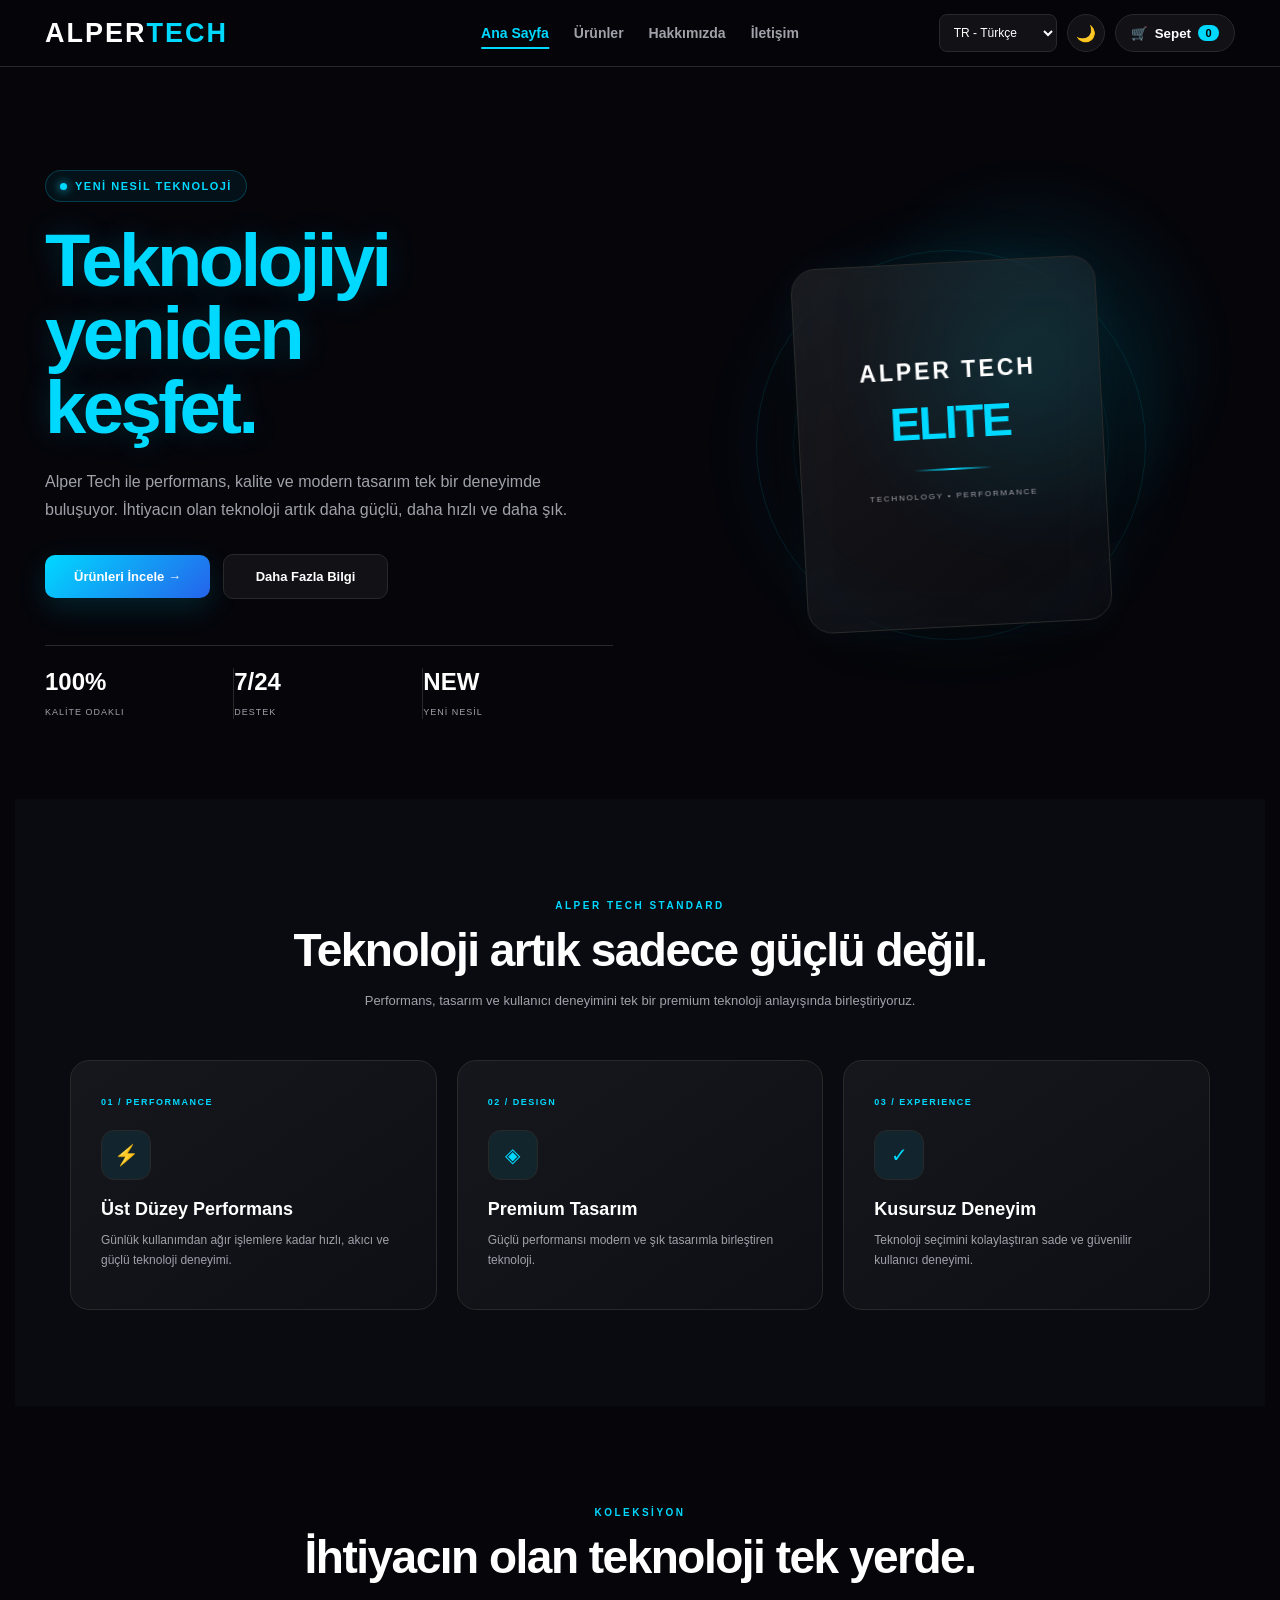
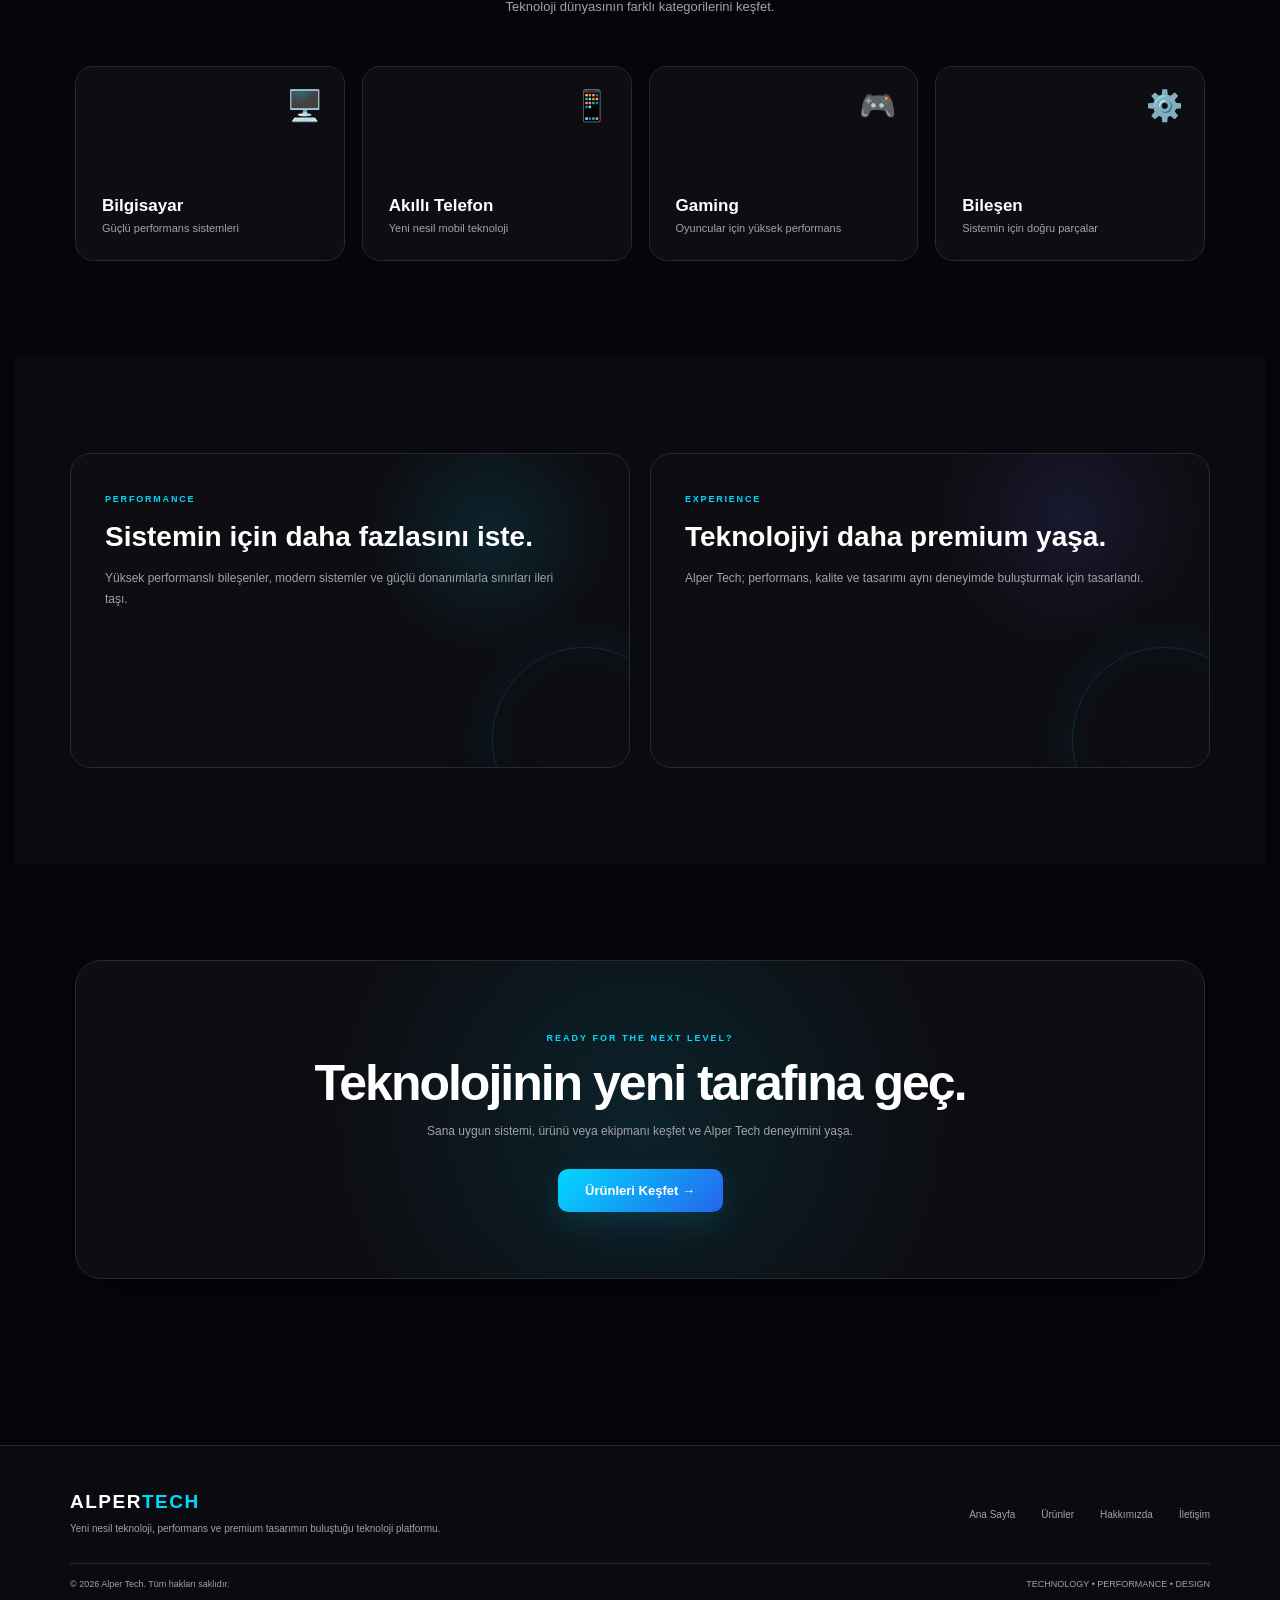
==== index.html @ 0db599e1 "alper" ====
<!DOCTYPE html>
<html lang="tr">

<head>
<meta charset="UTF-8">
<meta name="viewport" content="width=device-width, initial-scale=1.0">

<title>Alper Tech | Ana Sayfa</title>

<style>
*{
    margin:0;
    padding:0;
    box-sizing:border-box;
    font-family:Arial,Helvetica,sans-serif;
}

:root{
    --bg:#05050a;
    --bg2:#090b11;
    --header:rgba(5,5,10,.95);
    --card:#0d0d12;
    --input:#111116;
    --border:#292929;
    --text:#fff;
    --muted:#a1a1aa;
    --blue:#00d9ff;
    --blue-dark:#2563eb;
}

body.light{
    --bg:#f5f7fa;
    --bg2:#fff;
    --header:rgba(255,255,255,.96);
    --card:#fff;
    --input:#f1f5f9;
    --border:#d9dee7;
    --text:#111;
    --muted:#64748b;
    --blue:#2563eb;
    --blue-dark:#1d4ed8;
}

body{
    min-height:100vh;
    background:var(--bg);
    color:var(--text);
    overflow-x:hidden;
    transition:.3s;
}

a{color:inherit;text-decoration:none;}
button,input,select,textarea{font-family:inherit;}

/* HEADER */
header{
    position:fixed;
    top:0;
    left:0;
    width:100%;
    background:var(--header);
    border-bottom:1px solid var(--border);
    backdrop-filter:blur(15px);
    z-index:1000;
}

.header-inner{
    max-width:1250px;
    margin:auto;
    padding:14px 30px;
    display:flex;
    align-items:center;
    justify-content:space-between;
    gap:25px;
    position:relative;
}

.logo{
    font-size:27px;
    font-weight:900;
    letter-spacing:2px;
    color:var(--text);
    white-space:nowrap;
}

.logo span{color:var(--blue);}

nav{
    position:absolute;
    left:50%;
    top:50%;
    transform:translate(-50%,-50%);
    display:flex;
    align-items:center;
    justify-content:center;
    gap:25px;
    white-space:nowrap;
}

nav a{
    position:relative;
    color:var(--muted);
    font-size:14px;
    font-weight:600;
    transition:.2s;
}

nav a:hover,
nav a.active{color:var(--blue);}

nav a::after{
    content:"";
    position:absolute;
    left:50%;
    bottom:-8px;
    width:0;
    height:2px;
    transform:translateX(-50%);
    background:var(--blue);
    transition:.2s;
}

nav a:hover::after,
nav a.active::after{width:100%;}

.controls{
    margin-left:auto;
    display:flex;
    align-items:center;
    gap:10px;
}

.lang-select{
    height:38px;
    min-width:118px;
    background:var(--input);
    color:var(--text);
    border:1px solid var(--border);
    border-radius:8px;
    padding:0 10px;
    outline:none;
    cursor:pointer;
    font-size:12px;
}

.lang-select:hover,
.lang-select:focus{
    border-color:var(--blue);
    box-shadow:0 0 15px rgba(0,217,255,.08);
}

.lang-select option{
    background:#10131a;
    color:#fff;
}

body.light .lang-select option{
    background:#fff;
    color:#111;
}

.theme-btn{
    width:38px;
    height:38px;
    border-radius:50%;
    background:var(--input);
    color:var(--text);
    border:1px solid var(--border);
    cursor:pointer;
    font-size:16px;
    transition:.2s;
}

.theme-btn:hover{
    border-color:var(--blue);
    transform:translateY(-1px);
}

.cart-btn{
    height:38px;
    padding:0 15px;
    border-radius:25px;
    background:var(--input);
    color:var(--text);
    border:1px solid var(--border);
    display:flex;
    align-items:center;
    gap:7px;
    cursor:pointer;
    font-weight:600;
    transition:.2s;
}

.cart-btn:hover{
    border-color:var(--blue);
    transform:translateY(-1px);
}

.cart-count{
    min-width:21px;
    padding:2px 6px;
    border-radius:20px;
    background:var(--blue);
    color:#000;
    font-size:11px;
    text-align:center;
    font-weight:900;
}

/* MAIN */
main{
    max-width:1250px;
    margin:auto;
    padding:140px 30px 70px;
}

/* HERO */
.hero{
    min-height:610px;
    display:grid;
    grid-template-columns:1fr 1fr;
    gap:55px;
    align-items:center;
    padding:30px 0 80px;
    position:relative;
}

.hero::before{
    content:"";
    position:absolute;
    width:410px;
    height:410px;
    right:0;
    top:15px;
    border-radius:50%;
    background:radial-gradient(circle,rgba(0,217,255,.14),transparent 68%);
    filter:blur(12px);
    pointer-events:none;
}

.hero-content{
    position:relative;
    z-index:2;
    text-align:left;
    max-width:650px;
}

.badge{
    display:inline-flex;
    align-items:center;
    gap:8px;
    padding:9px 14px;
    margin-bottom:22px;
    border-radius:50px;
    border:1px solid rgba(0,217,255,.22);
    background:rgba(0,217,255,.06);
    color:var(--blue);
    font-size:11px;
    font-weight:800;
    letter-spacing:1.5px;
    text-transform:uppercase;
}

.badge-dot{
    width:7px;
    height:7px;
    border-radius:50%;
    background:var(--blue);
    box-shadow:0 0 10px var(--blue);
}

.hero h1{
    max-width:650px;
    font-size:clamp(48px,5.8vw,76px);
    line-height:.99;
    letter-spacing:-3.5px;
    font-weight:900;
    margin-bottom:24px;
}

.hero h1 span{
    color:var(--blue);
    text-shadow:0 0 30px rgba(0,217,255,.18);
}

.hero p{
    max-width:590px;
    color:var(--muted);
    font-size:16px;
    line-height:1.75;
    margin-bottom:30px;
}

.buttons{
    display:flex;
    align-items:center;
    gap:13px;
    flex-wrap:wrap;
}

.button{
    min-width:165px;
    padding:14px 22px;
    display:inline-flex;
    align-items:center;
    justify-content:center;
    border-radius:10px;
    font-size:13px;
    font-weight:800;
    transition:.25s;
}

.primary{
    background:linear-gradient(135deg,var(--blue),var(--blue-dark));
    color:#fff;
    box-shadow:0 10px 30px rgba(0,217,255,.14);
}

.primary:hover{
    transform:translateY(-2px);
    box-shadow:0 14px 35px rgba(0,217,255,.25);
}

.secondary{
    background:var(--input);
    color:var(--text);
    border:1px solid var(--border);
}

.secondary:hover{
    border-color:var(--blue);
    transform:translateY(-2px);
}

.hero-visual{
    position:relative;
    min-height:450px;
    display:flex;
    align-items:center;
    justify-content:center;
}

.ring{
    position:absolute;
    width:390px;
    height:390px;
    border-radius:50%;
    border:1px solid rgba(0,217,255,.13);
    box-shadow:0 0 70px rgba(0,217,255,.05),inset 0 0 65px rgba(0,217,255,.035);
}

.ring::before{
    content:"";
    position:absolute;
    inset:36px;
    border-radius:50%;
    border:1px solid rgba(0,217,255,.08);
}

.visual-card{
    position:relative;
    z-index:2;
    width:305px;
    height:365px;
    display:flex;
    flex-direction:column;
    align-items:center;
    justify-content:center;
    border-radius:25px;
    background:linear-gradient(145deg,rgba(255,255,255,.08),rgba(255,255,255,.018));
    border:1px solid var(--border);
    backdrop-filter:blur(18px);
    box-shadow:0 28px 75px rgba(0,0,0,.35),0 0 45px rgba(0,217,255,.05);
    transform:rotate(-3deg);
    transition:.4s;
}

.visual-card:hover{
    transform:rotate(0deg) translateY(-8px);
}

.visual-card h3{
    font-size:23px;
    letter-spacing:3px;
    margin-bottom:11px;
}

.visual-card strong{
    font-size:46px;
    font-weight:900;
    letter-spacing:-2px;
    color:var(--blue);
}

.visual-line{
    width:78px;
    height:2px;
    margin:19px auto;
    background:linear-gradient(90deg,transparent,var(--blue),transparent);
}

.visual-card p{
    color:var(--muted);
    font-size:8px;
    letter-spacing:1.8px;
}

.stats{
    display:grid;
    grid-template-columns:repeat(3,1fr);
    max-width:620px;
    margin-top:46px;
    padding-top:22px;
    border-top:1px solid var(--border);
}

.stat{
    padding-right:16px;
    text-align:left;
}

.stat:not(:last-child){
    border-right:1px solid var(--border);
}

.stat strong{
    display:block;
    font-size:24px;
    margin-bottom:5px;
}

.stat span{
    color:var(--muted);
    font-size:9px;
    letter-spacing:1px;
    text-transform:uppercase;
}

/* SECTIONS */
.features,
.categories,
.showcase-section,
.cta{
    padding:96px 30px;
}

.features,
.showcase-section{
    margin-left:-30px;
    margin-right:-30px;
    background:var(--bg2);
}

.section-title{
    max-width:700px;
    margin:0 auto 48px;
    text-align:center;
}

.section-title small{
    color:var(--blue);
    font-size:10px;
    font-weight:900;
    letter-spacing:2.5px;
    text-transform:uppercase;
}

.section-title h2{
    margin-top:13px;
    font-size:clamp(30px,4vw,46px);
    line-height:1.05;
    letter-spacing:-1.5px;
}

.section-title p{
    margin-top:15px;
    color:var(--muted);
    line-height:1.7;
    font-size:13px;
}

/* FEATURES */
.feature-grid{
    max-width:1140px;
    margin:auto;
    display:grid;
    grid-template-columns:repeat(3,1fr);
    gap:20px;
}

.feature-card{
    min-height:250px;
    padding:30px;
    border-radius:19px;
    border:1px solid var(--border);
    background:linear-gradient(145deg,rgba(255,255,255,.05),rgba(255,255,255,.015));
    transition:.3s;
}

.feature-card:hover{
    transform:translateY(-6px);
    border-color:rgba(0,217,255,.24);
    box-shadow:0 18px 45px rgba(0,0,0,.18);
}

.feature-number{
    color:var(--blue);
    font-size:9px;
    font-weight:900;
    letter-spacing:1.5px;
}

.icon{
    width:50px;
    height:50px;
    margin:21px 0 19px;
    border-radius:13px;
    display:flex;
    align-items:center;
    justify-content:center;
    background:rgba(0,217,255,.08);
    border:1px solid var(--border);
    color:var(--blue);
    font-size:20px;
}

.feature-card h3{
    font-size:18px;
    margin-bottom:10px;
}

.feature-card p{
    color:var(--muted);
    font-size:12px;
    line-height:1.7;
}

/* CATEGORIES */
.category-grid{
    max-width:1140px;
    margin:auto;
    display:grid;
    grid-template-columns:repeat(4,1fr);
    gap:17px;
}

.category-card{
    min-height:195px;
    padding:26px;
    border-radius:18px;
    border:1px solid var(--border);
    background:var(--card);
    display:flex;
    flex-direction:column;
    justify-content:flex-end;
    position:relative;
    overflow:hidden;
    transition:.3s;
}

.category-card:hover{
    transform:translateY(-6px);
    border-color:rgba(0,217,255,.23);
}

.category-icon{
    position:absolute;
    top:21px;
    right:21px;
    font-size:30px;
}

.category-card h3{
    font-size:17px;
    margin-bottom:6px;
}

.category-card p{
    color:var(--muted);
    font-size:11px;
}

/* SHOWCASE */
.showcase{
    max-width:1140px;
    margin:auto;
    display:grid;
    grid-template-columns:1fr 1fr;
    gap:20px;
}

.showcase-card{
    min-height:315px;
    padding:34px;
    border-radius:21px;
    border:1px solid var(--border);
    position:relative;
    overflow:hidden;
    background:radial-gradient(circle at 75% 25%,rgba(0,217,255,.11),transparent 26%),var(--card);
}

.showcase-card.purple{
    background:radial-gradient(circle at 75% 20%,rgba(99,102,241,.13),transparent 27%),var(--card);
}

.showcase-label{
    color:var(--blue);
    font-size:9px;
    letter-spacing:1.8px;
    font-weight:900;
}

.showcase-card h3{
    max-width:440px;
    font-size:28px;
    margin:15px 0;
    line-height:1.15;
}

.showcase-card p{
    max-width:470px;
    color:var(--muted);
    font-size:12px;
    line-height:1.75;
}

.showcase-chip{
    position:absolute;
    width:185px;
    height:185px;
    right:-48px;
    bottom:-65px;
    border-radius:50%;
    border:1px solid rgba(0,217,255,.16);
    box-shadow:0 0 60px rgba(0,217,255,.08),inset 0 0 60px rgba(0,217,255,.035);
}

/* CTA */
.cta-box{
    max-width:1140px;
    margin:auto;
    padding:66px 32px;
    text-align:center;
    border-radius:26px;
    border:1px solid var(--border);
    background:radial-gradient(circle at center,rgba(0,217,255,.10),transparent 55%),var(--card);
    box-shadow:0 25px 65px rgba(0,0,0,.18);
}

.cta-box small{
    color:var(--blue);
    font-size:9px;
    font-weight:900;
    letter-spacing:2px;
}

.cta-box h2{
    margin:13px auto;
    max-width:700px;
    font-size:clamp(32px,4vw,50px);
    line-height:1;
    letter-spacing:-2px;
}

.cta-box p{
    max-width:580px;
    margin:0 auto 27px;
    color:var(--muted);
    font-size:12px;
    line-height:1.75;
}

/* FOOTER */
footer{
    margin-left:-30px;
    margin-right:-30px;
    padding:45px 30px 22px;
    border-top:1px solid var(--border);
    background:var(--bg2);
}

.footer-inner{
    max-width:1140px;
    margin:auto;
}

.footer-top{
    display:flex;
    align-items:center;
    justify-content:space-between;
    gap:25px;
    padding-bottom:26px;
    border-bottom:1px solid var(--border);
}

.footer-brand h3{
    font-size:19px;
    letter-spacing:1.5px;
}

.footer-brand h3 span{color:var(--blue);}

.footer-brand p{
    max-width:380px;
    margin-top:8px;
    color:var(--muted);
    line-height:1.6;
    font-size:10px;
}

.footer-links{
    display:flex;
    gap:26px;
}

.footer-links a{
    color:var(--muted);
    font-size:10px;
    transition:.2s;
}

.footer-links a:hover{color:var(--blue);}

.footer-bottom{
    padding-top:15px;
    color:var(--muted);
    font-size:9px;
    display:flex;
    align-items:center;
    justify-content:space-between;
    gap:12px;
}

/* CART */
.cart-overlay{
    position:fixed;
    inset:0;
    z-index:2000;
    background:rgba(0,0,0,.72);
    backdrop-filter:blur(10px);
    opacity:0;
    visibility:hidden;
    transition:.3s;
}

.cart-overlay.active{
    opacity:1;
    visibility:visible;
}

.cart-drawer{
    position:absolute;
    top:0;
    right:-450px;
    width:430px;
    max-width:100%;
    height:100%;
    background:var(--card);
    border-left:1px solid var(--border);
    display:flex;
    flex-direction:column;
    transition:.3s;
}

.cart-overlay.active .cart-drawer{right:0;}

.drawer-header{
    padding:24px;
    border-bottom:1px solid var(--border);
    display:flex;
    align-items:center;
    justify-content:space-between;
}

.drawer-title{
    font-size:20px;
    font-weight:900;
}

.drawer-close{
    width:37px;
    height:37px;
    border-radius:50%;
    background:var(--input);
    color:var(--text);
    border:1px solid var(--border);
    cursor:pointer;
    font-size:15px;
}

.drawer-close:hover{
    border-color:var(--blue);
    color:var(--blue);
}

.drawer-body{
    flex:1;
    padding:25px;
    overflow-y:auto;
}

.cart-empty{
    text-align:center;
    color:var(--muted);
    margin-top:80px;
    font-size:14px;
}

.cart-item{
    padding:16px 0;
    border-bottom:1px solid var(--border);
    display:flex;
    justify-content:space-between;
    gap:15px;
}

.cart-item-name{
    font-weight:800;
    margin-bottom:5px;
}

.cart-item-price{
    color:var(--blue);
    font-weight:700;
}

.remove-item{
    border:none;
    background:none;
    color:#ef4444;
    cursor:pointer;
    font-weight:700;
}

.cart-footer{
    padding:25px;
    border-top:1px solid var(--border);
    background:var(--card);
}

.cart-total{
    display:flex;
    justify-content:space-between;
    font-size:18px;
    font-weight:900;
    margin-bottom:18px;
}

.cart-total span:last-child{color:var(--blue);}

.checkout-btn{
    width:100%;
    padding:16px;
    border:none;
    border-radius:11px;
    background:linear-gradient(135deg,#00d9ff,#2563eb);
    color:#fff;
    font-weight:900;
    cursor:pointer;
}

/* PAYMENT */
.payment-overlay{
    position:fixed;
    inset:0;
    z-index:3000;
    display:none;
    align-items:center;
    justify-content:center;
    padding:20px;
    background:rgba(0,0,0,.88);
    backdrop-filter:blur(18px);
}

.payment-overlay.active{display:flex;}

.payment-box{
    width:950px;
    max-width:100%;
    max-height:92vh;
    overflow-y:auto;
    padding:35px;
    background:var(--card);
    border:1px solid var(--border);
    border-radius:28px;
    box-shadow:0 30px 100px #000;
}

.payment-close{
    float:right;
    width:40px;
    height:40px;
    border-radius:50%;
    background:var(--input);
    color:var(--text);
    border:1px solid var(--border);
    cursor:pointer;
}

.payment-title{
    text-align:center;
    font-size:28px;
    font-weight:900;
    margin-bottom:8px;
}

.payment-subtitle{
    text-align:center;
    color:var(--muted);
    margin-bottom:30px;
}

.payment-grid{
    display:grid;
    grid-template-columns:1fr 1fr;
    gap:35px;
    align-items:center;
}

.credit-card{
    width:100%;
    max-width:430px;
    aspect-ratio:1.586;
    margin:auto;
    padding:28px;
    border-radius:22px;
    background:linear-gradient(135deg,#111827,#020617,#164e63);
    box-shadow:0 25px 60px #000;
    position:relative;
    overflow:hidden;
    color:#fff;
}

.card-top{
    display:flex;
    align-items:center;
    justify-content:space-between;
}

.chip{
    width:48px;
    height:36px;
    border-radius:8px;
    background:linear-gradient(135deg,#eee,#777);
}

.card-brand{
    font-size:21px;
    font-weight:900;
    font-style:italic;
}

.card-number{
    margin-top:45px;
    font-family:monospace;
    font-size:22px;
    letter-spacing:3px;
}

.card-bottom{
    position:absolute;
    left:28px;
    right:28px;
    bottom:25px;
    display:flex;
    justify-content:space-between;
}

.card-label{
    color:#999;
    font-size:8px;
}

.card-holder,
.card-expiry{
    margin-top:4px;
    font-size:12px;
    font-weight:700;
}

.method-title{
    font-size:14px;
    font-weight:800;
    margin-bottom:10px;
}

.methods{
    display:grid;
    grid-template-columns:repeat(3,1fr);
    gap:8px;
    margin-bottom:18px;
}

.method{
    padding:12px 5px;
    border-radius:8px;
    background:var(--input);
    color:var(--text);
    border:1px solid var(--border);
    cursor:pointer;
    font-weight:800;
}

.method.active{
    border-color:var(--blue);
    box-shadow:0 0 15px rgba(0,217,255,.12);
}

.payment-group{
    margin-bottom:15px;
}

.payment-group label{
    display:block;
    color:var(--muted);
    font-size:13px;
    margin-bottom:7px;
}

.payment-group input{
    width:100%;
    padding:13px;
    border-radius:9px;
    background:var(--input);
    color:var(--text);
    border:1px solid var(--border);
    outline:none;
}

.payment-group input:focus{border-color:var(--blue);}

.payment-row{
    display:grid;
    grid-template-columns:1fr 1fr;
    gap:10px;
}

.payment-error{
    display:none;
    padding:13px;
    margin-bottom:15px;
    border-radius:10px;
    background:rgba(239,68,68,.08);
    border:1px solid rgba(239,68,68,.35);
    color:#ff6b6b;
    font-size:13px;
    font-weight:700;
}

.payment-error.show{display:block;}

.payment-submit{
    width:100%;
    padding:15px;
    border:none;
    border-radius:10px;
    background:linear-gradient(135deg,#00d9ff,#2563eb);
    color:#fff;
    font-weight:900;
    cursor:pointer;
}

.security{
    text-align:center;
    color:var(--muted);
    font-size:11px;
    margin-top:10px;
}

/* MOBILE */
@media(max-width:1000px){
    .header-inner{flex-wrap:wrap;}

    nav{
        position:static;
        width:100%;
        order:3;
        transform:none;
        justify-content:center;
    }

    .hero{
        grid-template-columns:1fr;
        text-align:center;
        padding-top:150px;
    }

    .hero-content{
        margin:auto;
        text-align:center;
    }

    .hero p{
        margin-left:auto;
        margin-right:auto;
    }

    .badge{justify-content:center;}

    .feature-grid{grid-template-columns:repeat(2,1fr);}
    .category-grid{grid-template-columns:repeat(2,1fr);}
    .showcase{grid-template-columns:1fr;}
    .payment-grid{grid-template-columns:1fr;}
}

@media(max-width:650px){
    .header-inner{padding:12px 15px;}

    .logo{font-size:21px;}

    nav{gap:13px;}

    nav a{font-size:12px;}

    nav a:nth-child(3),
    nav a:nth-child(4){
        display:none;
    }

    .controls{gap:6px;}

    .lang-select{
        width:85px;
        min-width:85px;
        font-size:10px;
    }

    .cart-btn{padding:0 10px;}

    main{padding:125px 20px 50px;}

    .hero{padding:10px 0 50px;}

    .hero h1{
        font-size:46px;
        letter-spacing:-2px;
    }

    .hero p{font-size:14px;}

    .hero-visual{min-height:330px;}

    .ring{
        width:290px;
        height:290px;
    }

    .visual-card{
        width:250px;
        height:300px;
    }

    .features,
    .categories,
    .showcase-section,
    .cta{
        padding:70px 20px;
    }

    .features,
    .showcase-section,
    footer{
        margin-left:-20px;
        margin-right:-20px;
    }

    .feature-grid,
    .category-grid{
        grid-template-columns:1fr;
    }

    .footer-top{
        flex-direction:column;
    }

    .footer-links{
        flex-wrap:wrap;
        gap:18px;
    }

    .footer-bottom{
        flex-direction:column;
    }

    .cart-drawer{
        width:100%;
        right:-100%;
    }

    .payment-box{
        padding:25px 18px;
        border-radius:20px;
    }

    .credit-card{padding:20px;}

    .card-number{
        font-size:17px;
        letter-spacing:2px;
    }

    .payment-row{
        grid-template-columns:1fr;
    }
}
</style>
</head>

<body id="pageBody">

<header>
<div class="header-inner">

<a href="index.html" class="logo">
    ALPER<span>TECH</span>
</a>

<nav>

<a href="index.html" class="active" data-i18n="nav_home">
    Ana Sayfa
</a>

<a href="urunler.html" data-i18n="nav_products">
    Ürünler
</a>

<a href="hakkimizda.html" data-i18n="nav_about">
    Hakkımızda
</a>

<a href="iletisim.html" data-i18n="nav_contact">
    İletişim
</a>

</nav>

<div class="controls">

<select id="languageSelect"
        class="lang-select"
        onchange="changeLanguage(this.value)">

<option value="tr">TR - Türkçe</option>
<option value="en">EN - English</option>
<option value="es">ES - Español</option>

</select>

<button class="theme-btn"
        id="themeBtn"
        onclick="toggleTheme()"
        type="button">
🌙
</button>

<button class="cart-btn"
        onclick="openCart()"
        type="button">

🛒

<span data-i18n="cart_text">Sepet</span>

<span class="cart-count" id="cartCount">0</span>

</button>

</div>
</div>
</header>

<main>

<section class="hero">

<div class="hero-content">

<div class="badge">

<span class="badge-dot"></span>

<span data-i18n="hero_badge">
    Yeni Nesil Teknoloji
</span>

</div>

<h1>

<span data-i18n="hero_line1">Teknolojiyi</span>
<br>
<span data-i18n="hero_line2">yeniden</span>
<br>
<span data-i18n="hero_line3">keşfet.</span>

</h1>

<p data-i18n="hero_desc">
    Alper Tech ile performans, kalite ve modern tasarım
    tek bir deneyimde buluşuyor. İhtiyacın olan teknoloji
    artık daha güçlü, daha hızlı ve daha şık.
</p>

<div class="buttons">

<a href="urunler.html"
   class="button primary"
   data-i18n="hero_products">
    Ürünleri İncele →
</a>

<a href="hakkimizda.html"
   class="button secondary"
   data-i18n="hero_about">
    Daha Fazla Bilgi
</a>

</div>

<div class="stats">

<div class="stat">
<strong>100%</strong>
<span data-i18n="stat_quality">Kalite Odaklı</span>
</div>

<div class="stat">
<strong>7/24</strong>
<span data-i18n="stat_support">Destek</span>
</div>

<div class="stat">
<strong>NEW</strong>
<span data-i18n="stat_next">Yeni Nesil</span>
</div>

</div>

</div>

<div class="hero-visual">

<div class="ring"></div>

<div class="visual-card">

<h3 data-i18n="elite_brand">
    ALPER TECH
</h3>

<strong data-i18n="elite_title">
    ELITE
</strong>

<div class="visual-line"></div>

<p data-i18n="elite_desc">
    TECHNOLOGY • PERFORMANCE
</p>

</div>

</div>

</section>

<section class="features">

<div class="section-title">

<small data-i18n="standard_label">
    ALPER TECH STANDARD
</small>

<h2 data-i18n="feature_title">
    Teknoloji artık sadece güçlü değil.
</h2>

<p data-i18n="feature_desc">
    Performans, tasarım ve kullanıcı deneyimini
    tek bir premium teknoloji anlayışında birleştiriyoruz.
</p>

</div>

<div class="feature-grid">

<div class="feature-card">

<span class="feature-number" data-i18n="performance_label">
    01 / PERFORMANCE
</span>

<div class="icon">⚡</div>

<h3 data-i18n="feature_1_title">
    Üst Düzey Performans
</h3>

<p data-i18n="feature_1_desc">
    Günlük kullanımdan ağır işlemlere kadar
    hızlı, akıcı ve güçlü teknoloji deneyimi.
</p>

</div>

<div class="feature-card">

<span class="feature-number" data-i18n="design_label">
    02 / DESIGN
</span>

<div class="icon">◈</div>

<h3 data-i18n="feature_2_title">
    Premium Tasarım
</h3>

<p data-i18n="feature_2_desc">
    Güçlü performansı modern ve şık
    tasarımla birleştiren teknoloji.
</p>

</div>

<div class="feature-card">

<span class="feature-number" data-i18n="experience_label">
    03 / EXPERIENCE
</span>

<div class="icon">✓</div>

<h3 data-i18n="feature_3_title">
    Kusursuz Deneyim
</h3>

<p data-i18n="feature_3_desc">
    Teknoloji seçimini kolaylaştıran
    sade ve güvenilir kullanıcı deneyimi.
</p>

</div>

</div>
</section>

<section class="categories">

<div class="section-title">

<small data-i18n="collection_label">
    KOLEKSİYON
</small>

<h2 data-i18n="category_title">
    İhtiyacın olan teknoloji tek yerde.
</h2>

<p data-i18n="category_desc">
    Teknoloji dünyasının farklı kategorilerini keşfet.
</p>

</div>

<div class="category-grid">

<a href="urunler.html" class="category-card">

<div class="category-icon">🖥️</div>

<h3 data-i18n="category_pc">Bilgisayar</h3>

<p data-i18n="category_pc_desc">
    Güçlü performans sistemleri
</p>

</a>

<a href="urunler.html" class="category-card">

<div class="category-icon">📱</div>

<h3 data-i18n="category_phone">Akıllı Telefon</h3>

<p data-i18n="category_phone_desc">
    Yeni nesil mobil teknoloji
</p>

</a>

<a href="urunler.html" class="category-card">

<div class="category-icon">🎮</div>

<h3 data-i18n="category_gaming">Gaming</h3>

<p data-i18n="category_gaming_desc">
    Oyuncular için yüksek performans
</p>

</a>

<a href="urunler.html" class="category-card">

<div class="category-icon">⚙️</div>

<h3 data-i18n="category_component">Bileşen</h3>

<p data-i18n="category_component_desc">
    Sistemin için doğru parçalar
</p>

</a>

</div>
</section>

<section class="showcase-section">

<div class="showcase">

<div class="showcase-card">

<span class="showcase-label" data-i18n="showcase_performance">
    PERFORMANCE
</span>

<h3 data-i18n="showcase_1_title">
    Sistemin için daha fazlasını iste.
</h3>

<p data-i18n="showcase_1_desc">
    Yüksek performanslı bileşenler,
    modern sistemler ve güçlü donanımlarla
    sınırları ileri taşı.
</p>

<div class="showcase-chip"></div>

</div>

<div class="showcase-card purple">

<span class="showcase-label" data-i18n="showcase_experience">
    EXPERIENCE
</span>

<h3 data-i18n="showcase_2_title">
    Teknolojiyi daha premium yaşa.
</h3>

<p data-i18n="showcase_2_desc">
    Alper Tech; performans, kalite ve tasarımı
    aynı deneyimde buluşturmak için tasarlandı.
</p>

<div class="showcase-chip"></div>

</div>

</div>
</section>

<section class="cta">

<div class="cta-box">

<small data-i18n="cta_label">
    READY FOR THE NEXT LEVEL?
</small>

<h2 data-i18n="cta_title">
    Teknolojinin yeni tarafına geç.
</h2>

<p data-i18n="cta_desc">
    Sana uygun sistemi, ürünü veya ekipmanı
    keşfet ve Alper Tech deneyimini yaşa.
</p>

<a href="urunler.html"
   class="button primary"
   data-i18n="cta_button">
    Ürünleri Keşfet →
</a>

</div>
</section>

</main>

<!-- SEPET -->

<div class="cart-overlay"
     id="cartOverlay"
     onclick="closeCartOutside(event)">

<div class="cart-drawer">

<div class="drawer-header">

<span class="drawer-title" data-i18n="cart_title">
    Sepetiniz
</span>

<button class="drawer-close"
        onclick="closeCart()"
        type="button">
    ✕
</button>

</div>

<div class="drawer-body">

<div class="cart-empty"
     id="cartEmpty"
     data-i18n="cart_empty">
    Sepetinizde henüz ürün bulunmuyor.
</div>

<div id="cartItems"></div>

</div>

<div class="cart-footer"
     id="cartFooter"
     style="display:none;">

<div class="cart-total">

<span data-i18n="cart_total">Toplam</span>

<span id="cartTotal">0 ₺</span>

</div>

<button class="checkout-btn"
        onclick="openPayment()"
        type="button"
        data-i18n="checkout">
    ÖDEMEYE GEÇ
</button>

</div>

</div>
</div>

<!-- ÖDEME -->

<div class="payment-overlay"
     id="paymentOverlay">

<div class="payment-box">

<button class="payment-close"
        onclick="closePayment()"
        type="button">
    ✕
</button>

<h2 class="payment-title" data-i18n="payment_title">
    GÜVENLİ ÖDEME
</h2>

<p class="payment-subtitle" data-i18n="payment_subtitle">
    Demo ödeme ekranı
</p>

<div class="payment-grid">

<div>

<div class="credit-card">

<div class="card-top">

<div class="chip"></div>

<div class="card-brand" id="cardBrand">
    VISA
</div>

</div>

<div class="card-number" id="previewNumber">
    •••• •••• •••• ••••
</div>

<div class="card-bottom">

<div>

<div class="card-label" data-i18n="card_holder">
    KART SAHİBİ
</div>

<div class="card-holder" id="previewName">
    AD SOYAD
</div>

</div>

<div>

<div class="card-label" data-i18n="expiry_label">
    SON KULLANMA
</div>

<div class="card-expiry" id="previewExpiry">
    12/30
</div>

</div>

</div>
</div>
</div>

<div>

<div class="method-title" data-i18n="card_type">
    Kart Türü
</div>

<div class="methods">

<button type="button"
        class="method active"
        onclick="selectCard('VISA',this)">
    VISA
</button>

<button type="button"
        class="method"
        onclick="selectCard('MASTERCARD',this)">
    MASTERCARD
</button>

<button type="button"
        class="method"
        onclick="selectCard('TROY',this)">
    TROY
</button>

</div>

<div class="payment-error" id="paymentError"></div>

<div class="payment-group">

<label data-i18n="card_number">
    Kart Numarası
</label>

<input id="cardNumber"
       type="text"
       inputmode="numeric"
       maxlength="19"
       placeholder="1234 5678 9012 3456"
       autocomplete="off">

</div>

<div class="payment-group">

<label data-i18n="card_name">
    Kart Üzerindeki İsim
</label>

<input id="cardName"
       type="text"
       maxlength="30"
       placeholder="AD SOYAD"
       autocomplete="off">

</div>

<div class="payment-row">

<div class="payment-group">

<label data-i18n="expiry">
    Son Kullanma
</label>

<input id="expiry"
       type="text"
       inputmode="numeric"
       maxlength="5"
       placeholder="AA/YY"
       autocomplete="off">

</div>

<div class="payment-group">

<label data-i18n="cvv">
    CVV
</label>

<input id="cvv"
       type="text"
       inputmode="numeric"
       maxlength="4"
       placeholder="•••"
       autocomplete="off">

</div>

</div>

<button type="button"
        class="payment-submit"
        onclick="completePayment()"
        data-i18n="complete_payment">
    ÖDEMEYİ TAMAMLA
</button>

<div class="security" data-i18n="security">
    Demo ödeme ekranı — kart bilgileri kaydedilmez.
</div>

</div>
</div>
</div>
</div>

<!-- FOOTER -->

<footer>

<div class="footer-inner">

<div class="footer-top">

<div class="footer-brand">

<h3>
    ALPER<span>TECH</span>
</h3>

<p data-i18n="footer_desc">
    Yeni nesil teknoloji, performans ve premium
    tasarımın buluştuğu teknoloji platformu.
</p>

</div>

<div class="footer-links">

<a href="index.html" data-i18n="nav_home">Ana Sayfa</a>
<a href="urunler.html" data-i18n="nav_products">Ürünler</a>
<a href="hakkimizda.html" data-i18n="nav_about">Hakkımızda</a>
<a href="iletisim.html" data-i18n="nav_contact">İletişim</a>

</div>

</div>

<div class="footer-bottom">

<span data-i18n="footer_copy">
    © 2026 Alper Tech. Tüm hakları saklıdır.
</span>

<span data-i18n="footer_motto">
    TECHNOLOGY • PERFORMANCE • DESIGN
</span>

</div>
</div>
</footer>

<script>
const translations = {

tr:{
    nav_home:"Ana Sayfa",
    nav_products:"Ürünler",
    nav_about:"Hakkımızda",
    nav_contact:"İletişim",
    cart_text:"Sepet",

    hero_badge:"Yeni Nesil Teknoloji",
    hero_line1:"Teknolojiyi",
    hero_line2:"yeniden",
    hero_line3:"keşfet.",

    hero_desc:"Alper Tech ile performans, kalite ve modern tasarım tek bir deneyimde buluşuyor. İhtiyacın olan teknoloji artık daha güçlü, daha hızlı ve daha şık.",

    hero_products:"Ürünleri İncele →",
    hero_about:"Daha Fazla Bilgi",

    stat_quality:"Kalite Odaklı",
    stat_support:"Destek",
    stat_next:"Yeni Nesil",

    elite_brand:"ALPER TECH",
    elite_title:"ELITE",
    elite_desc:"TECHNOLOGY • PERFORMANCE",

    standard_label:"ALPER TECH STANDARD",
    collection_label:"KOLEKSİYON",

    performance_label:"01 / PERFORMANCE",
    design_label:"02 / DESIGN",
    experience_label:"03 / EXPERIENCE",

    feature_title:"Teknoloji artık sadece güçlü değil.",
    feature_desc:"Performans, tasarım ve kullanıcı deneyimini tek bir premium teknoloji anlayışında birleştiriyoruz.",

    feature_1_title:"Üst Düzey Performans",
    feature_1_desc:"Günlük kullanımdan ağır işlemlere kadar hızlı, akıcı ve güçlü teknoloji deneyimi.",

    feature_2_title:"Premium Tasarım",
    feature_2_desc:"Güçlü performansı modern ve şık tasarımla birleştiren teknoloji.",

    feature_3_title:"Kusursuz Deneyim",
    feature_3_desc:"Teknoloji seçimini kolaylaştıran sade ve güvenilir kullanıcı deneyimi.",

    category_title:"İhtiyacın olan teknoloji tek yerde.",
    category_desc:"Teknoloji dünyasının farklı kategorilerini keşfet.",

    category_pc:"Bilgisayar",
    category_pc_desc:"Güçlü performans sistemleri",

    category_phone:"Akıllı Telefon",
    category_phone_desc:"Yeni nesil mobil teknoloji",

    category_gaming:"Gaming",
    category_gaming_desc:"Oyuncular için yüksek performans",

    category_component:"Bileşen",
    category_component_desc:"Sistemin için doğru parçalar",

    showcase_performance:"PERFORMANCE",
    showcase_experience:"EXPERIENCE",

    showcase_1_title:"Sistemin için daha fazlasını iste.",
    showcase_1_desc:"Yüksek performanslı bileşenler, modern sistemler ve güçlü donanımlarla sınırları ileri taşı.",

    showcase_2_title:"Teknolojiyi daha premium yaşa.",
    showcase_2_desc:"Alper Tech; performans, kalite ve tasarımı aynı deneyimde buluşturmak için tasarlandı.",

    cta_label:"READY FOR THE NEXT LEVEL?",
    cta_title:"Teknolojinin yeni tarafına geç.",
    cta_desc:"Sana uygun sistemi, ürünü veya ekipmanı keşfet ve Alper Tech deneyimini yaşa.",
    cta_button:"Ürünleri Keşfet →",

    footer_desc:"Yeni nesil teknoloji, performans ve premium tasarımın buluştuğu teknoloji platformu.",
    footer_copy:"© 2026 Alper Tech. Tüm hakları saklıdır.",
    footer_motto:"TECHNOLOGY • PERFORMANCE • DESIGN",

    cart_title:"Sepetiniz",
    cart_empty:"Sepetinizde henüz ürün bulunmuyor.",
    cart_total:"Toplam",
    checkout:"ÖDEMEYE GEÇ",

    payment_title:"GÜVENLİ ÖDEME",
    payment_subtitle:"Demo ödeme ekranı",
    card_type:"Kart Türü",
    card_number:"Kart Numarası",
    card_name:"Kart Üzerindeki İsim",
    expiry:"Son Kullanma",
    cvv:"CVV",
    card_holder:"KART SAHİBİ",
    expiry_label:"SON KULLANMA",
    complete_payment:"ÖDEMEYİ TAMAMLA",
    security:"Demo ödeme ekranı — kart bilgileri kaydedilmez."
},

en:{
    nav_home:"Home",
    nav_products:"Products",
    nav_about:"About Us",
    nav_contact:"Contact",
    cart_text:"Cart",

    hero_badge:"Next Generation Technology",
    hero_line1:"Rediscover",
    hero_line2:"technology",
    hero_line3:"again.",

    hero_desc:"Performance, quality and modern design come together in one experience with Alper Tech. The technology you need is now more powerful, faster and more stylish.",

    hero_products:"Explore Products →",
    hero_about:"Learn More",

    stat_quality:"Quality Focused",
    stat_support:"Support",
    stat_next:"Next Generation",

    elite_brand:"ALPER TECH",
    elite_title:"ELITE",
    elite_desc:"TECHNOLOGY • PERFORMANCE",

    standard_label:"ALPER TECH STANDARD",
    collection_label:"COLLECTION",

    performance_label:"01 / PERFORMANCE",
    design_label:"02 / DESIGN",
    experience_label:"03 / EXPERIENCE",

    feature_title:"Technology is more than power.",
    feature_desc:"We combine performance, design and user experience in one premium technology vision.",

    feature_1_title:"High Performance",
    feature_1_desc:"A fast, smooth and powerful technology experience for everyday use and demanding tasks.",

    feature_2_title:"Premium Design",
    feature_2_desc:"Technology that combines powerful performance with a modern and stylish design.",

    feature_3_title:"Seamless Experience",
    feature_3_desc:"A simple and reliable user experience that makes choosing technology easier.",

    category_title:"All the technology you need in one place.",
    category_desc:"Explore different categories from the world of technology.",

    category_pc:"Computers",
    category_pc_desc:"High-performance systems",

    category_phone:"Smartphones",
    category_phone_desc:"Next-generation mobile technology",

    category_gaming:"Gaming",
    category_gaming_desc:"High performance for gamers",

    category_component:"Components",
    category_component_desc:"The right parts for your system",

    showcase_performance:"PERFORMANCE",
    showcase_experience:"EXPERIENCE",

    showcase_1_title:"Expect more from your system.",
    showcase_1_desc:"Take performance further with high-performance components, modern systems and powerful hardware.",

    showcase_2_title:"Experience technology at a premium level.",
    showcase_2_desc:"Alper Tech is designed to bring performance, quality and design together in one experience.",

    cta_label:"READY FOR THE NEXT LEVEL?",
    cta_title:"Step into the next side of technology.",
    cta_desc:"Discover the system, product or equipment that fits you and experience Alper Tech.",
    cta_button:"Discover Products →",

    footer_desc:"A technology platform where next-generation technology, performance and premium design meet.",
    footer_copy:"© 2026 Alper Tech. All rights reserved.",
    footer_motto:"TECHNOLOGY • PERFORMANCE • DESIGN",

    cart_title:"Your Cart",
    cart_empty:"Your cart is currently empty.",
    cart_total:"Total",
    checkout:"CHECKOUT",

    payment_title:"SECURE PAYMENT",
    payment_subtitle:"Demo payment screen",
    card_type:"Card Type",
    card_number:"Card Number",
    card_name:"Name on Card",
    expiry:"Expiration",
    cvv:"CVV",
    card_holder:"CARD HOLDER",
    expiry_label:"EXPIRATION",
    complete_payment:"COMPLETE PAYMENT",
    security:"Demo payment screen — card information is not saved."
},

es:{
    nav_home:"Inicio",
    nav_products:"Productos",
    nav_about:"Sobre Nosotros",
    nav_contact:"Contacto",
    cart_text:"Carrito",

    hero_badge:"Tecnología de Nueva Generación",
    hero_line1:"Descubre",
    hero_line2:"la tecnología",
    hero_line3:"de nuevo.",

    hero_desc:"Rendimiento, calidad y diseño moderno se unen en una sola experiencia con Alper Tech. La tecnología que necesitas ahora es más potente, rápida y elegante.",

    hero_products:"Ver Productos →",
    hero_about:"Más Información",

    stat_quality:"Enfocados en Calidad",
    stat_support:"Soporte",
    stat_next:"Nueva Generación",

    elite_brand:"ALPER TECH",
    elite_title:"ÉLITE",
    elite_desc:"TECNOLOGÍA • RENDIMIENTO",

    standard_label:"ESTÁNDAR ALPER TECH",
    collection_label:"COLECCIÓN",

    performance_label:"01 / RENDIMIENTO",
    design_label:"02 / DISEÑO",
    experience_label:"03 / EXPERIENCIA",

    feature_title:"La tecnología es más que potencia.",
    feature_desc:"Combinamos rendimiento, diseño y experiencia de usuario en una visión tecnológica premium.",

    feature_1_title:"Alto Rendimiento",
    feature_1_desc:"Una experiencia tecnológica rápida, fluida y potente para el uso diario y tareas exigentes.",

    feature_2_title:"Diseño Premium",
    feature_2_desc:"Tecnología que combina un gran rendimiento con un diseño moderno y elegante.",

    feature_3_title:"Experiencia Perfecta",
    feature_3_desc:"Una experiencia sencilla y fiable que facilita la elección de tecnología.",

    category_title:"Toda la tecnología que necesitas en un solo lugar.",
    category_desc:"Explora diferentes categorías del mundo de la tecnología.",

    category_pc:"Computadoras",
    category_pc_desc:"Sistemas de alto rendimiento",

    category_phone:"Smartphones",
    category_phone_desc:"Tecnología móvil de nueva generación",

    category_gaming:"Gaming",
    category_gaming_desc:"Alto rendimiento para jugadores",

    category_component:"Componentes",
    category_component_desc:"Las piezas adecuadas para tu sistema",

    showcase_performance:"RENDIMIENTO",
    showcase_experience:"EXPERIENCIA",

    showcase_1_title:"Exige más de tu sistema.",
    showcase_1_desc:"Lleva el rendimiento más lejos con componentes potentes, sistemas modernos y hardware de alto nivel.",

    showcase_2_title:"Vive la tecnología a un nivel premium.",
    showcase_2_desc:"Alper Tech ha sido diseñado para unir rendimiento, calidad y diseño en una sola experiencia.",

    cta_label:"¿LISTO PARA EL SIGUIENTE NIVEL?",
    cta_title:"Da el paso hacia el nuevo lado de la tecnología.",
    cta_desc:"Descubre el sistema, producto o equipo ideal para ti y vive la experiencia Alper Tech.",
    cta_button:"Descubrir Productos →",

    footer_desc:"Una plataforma tecnológica donde se unen la tecnología de nueva generación, el rendimiento y el diseño premium.",
    footer_copy:"© 2026 Alper Tech. Todos los derechos reservados.",
    footer_motto:"TECNOLOGÍA • RENDIMIENTO • DISEÑO",

    cart_title:"Tu Carrito",
    cart_empty:"Tu carrito está vacío.",
    cart_total:"Total",
    checkout:"IR AL PAGO",

    payment_title:"PAGO SEGURO",
    payment_subtitle:"Pantalla de demostración",
    card_type:"Tipo de Tarjeta",
    card_number:"Número de Tarjeta",
    card_name:"Nombre en la Tarjeta",
    expiry:"Vencimiento",
    cvv:"CVV",
    card_holder:"TITULAR",
    expiry_label:"VENCIMIENTO",
    complete_payment:"COMPLETAR PAGO",
    security:"Pantalla de demostración — los datos de la tarjeta no se guardan."
}

};

function changeLanguage(lang){

    if(!translations[lang]){
        lang="tr";
    }

    localStorage.setItem("alperTechLang",lang);

    document.documentElement.lang=lang;

    const select=document.getElementById("languageSelect");

    if(select){
        select.value=lang;
    }

    document.querySelectorAll("[data-i18n]").forEach(function(element){

        const key=element.getAttribute("data-i18n");

        if(
            translations[lang] &&
            Object.prototype.hasOwnProperty.call(translations[lang],key)
        ){
            element.textContent=translations[lang][key];
        }

    });

}

function toggleTheme(){

    const body=document.getElementById("pageBody");
    const button=document.getElementById("themeBtn");

    body.classList.toggle("light");

    const light=body.classList.contains("light");

    button.textContent=light?"☀️":"🌙";

    localStorage.setItem(
        "alperTechTheme",
        light?"light":"dark"
    );
}

function getCart(){

    try{

        const cart=JSON.parse(
            localStorage.getItem("alperTechCart")
        );

        return Array.isArray(cart)?cart:[];

    }catch{
        return [];
    }
}

function escapeHTML(text){

    return String(text)
        .replace(/&/g,"&amp;")
        .replace(/</g,"&lt;")
        .replace(/>/g,"&gt;")
        .replace(/"/g,"&quot;")
        .replace(/'/g,"&#039;");
}

function updateCart(){

    const cart=getCart();

    const count=document.getElementById("cartCount");
    const items=document.getElementById("cartItems");
    const empty=document.getElementById("cartEmpty");
    const footer=document.getElementById("cartFooter");
    const totalElement=document.getElementById("cartTotal");

    if(!count||!items||!empty||!footer||!totalElement){
        return;
    }

    count.textContent=cart.length;
    items.innerHTML="";

    if(cart.length===0){

        empty.style.display="block";
        footer.style.display="none";
        return;
    }

    empty.style.display="none";
    footer.style.display="block";

    let total=0;

    cart.forEach(function(item,index){

        const price=Number(item.price)||0;
        total+=price;

        items.innerHTML+=`

            <div class="cart-item">

                <div>

                    <div class="cart-item-name">
                        ${escapeHTML(item.name)}
                    </div>

                    <div class="cart-item-price">
                        ${price.toLocaleString("tr-TR")} ₺
                    </div>

                </div>

                <button
                    type="button"
                    class="remove-item"
                    onclick="removeItem(${index})">
                    Kaldır
                </button>

            </div>

        `;

    });

    totalElement.textContent=
        total.toLocaleString("tr-TR")+" ₺";
}

function removeItem(index){

    const cart=getCart();

    cart.splice(index,1);

    localStorage.setItem(
        "alperTechCart",
        JSON.stringify(cart)
    );

    updateCart();
}

function openCart(){

    updateCart();

    document
        .getElementById("cartOverlay")
        .classList.add("active");
}

function closeCart(){

    document
        .getElementById("cartOverlay")
        .classList.remove("active");
}

function closeCartOutside(event){

    if(event.target.id==="cartOverlay"){
        closeCart();
    }
}

function openPayment(){

    if(getCart().length===0){
        return;
    }

    closeCart();

    document
        .getElementById("paymentOverlay")
        .classList.add("active");
}

function closePayment(){

    document
        .getElementById("paymentOverlay")
        .classList.remove("active");
}

function selectCard(type,button){

    document
        .querySelectorAll(".method")
        .forEach(function(item){
            item.classList.remove("active");
        });

    button.classList.add("active");

    document.getElementById("cardBrand").textContent=type;
}

document.getElementById("cardNumber").addEventListener(
    "input",
    function(){

        let value=this.value
            .replace(/\D/g,"")
            .substring(0,16);

        const groups=value.match(/.{1,4}/g);

        this.value=groups?groups.join(" "):"";

        document.getElementById("previewNumber").textContent=
            this.value||"•••• •••• •••• ••••";
    }
);

document.getElementById("cardName").addEventListener(
    "input",
    function(){

        this.value=this.value
            .replace(/[^a-zA-ZğüşöçıİĞÜŞÖÇ\s]/g,"")
            .toUpperCase();

        document.getElementById("previewName").textContent=
            this.value||"AD SOYAD";
    }
);

document.getElementById("expiry").addEventListener(
    "input",
    function(){

        let value=this.value
            .replace(/\D/g,"")
            .substring(0,4);

        if(value.length>2){
            value=
                value.substring(0,2)+"/"+
                value.substring(2);
        }

        this.value=value;

        document.getElementById("previewExpiry").textContent=
            value||"12/30";
    }
);

document.getElementById("cvv").addEventListener(
    "input",
    function(){

        this.value=this.value
            .replace(/\D/g,"")
            .substring(0,4);
    }
);

function completePayment(){

    const error=document.getElementById("paymentError");

    error.textContent=
        "Bu demo ödeme ekranında gerçek ödeme işlemi yapılamaz.";

    error.classList.add("show");
}

window.addEventListener(
    "DOMContentLoaded",
    function(){

        const savedTheme=
            localStorage.getItem("alperTechTheme")||"dark";

        if(savedTheme==="light"){

            document
                .getElementById("pageBody")
                .classList.add("light");

            document
                .getElementById("themeBtn")
                .textContent="☀️";
        }

        const savedLang=
            localStorage.getItem("alperTechLang")||"tr";

        changeLanguage(savedLang);

        updateCart();
    }
);

window.addEventListener(
    "storage",
    function(event){

        if(event.key==="alperTechCart"){
            updateCart();
        }
    }
);

document.addEventListener(
    "keydown",
    function(event){

        if(event.key==="Escape"){
            closeCart();
            closePayment();
        }
    }
);
</script>

</body>
</html>
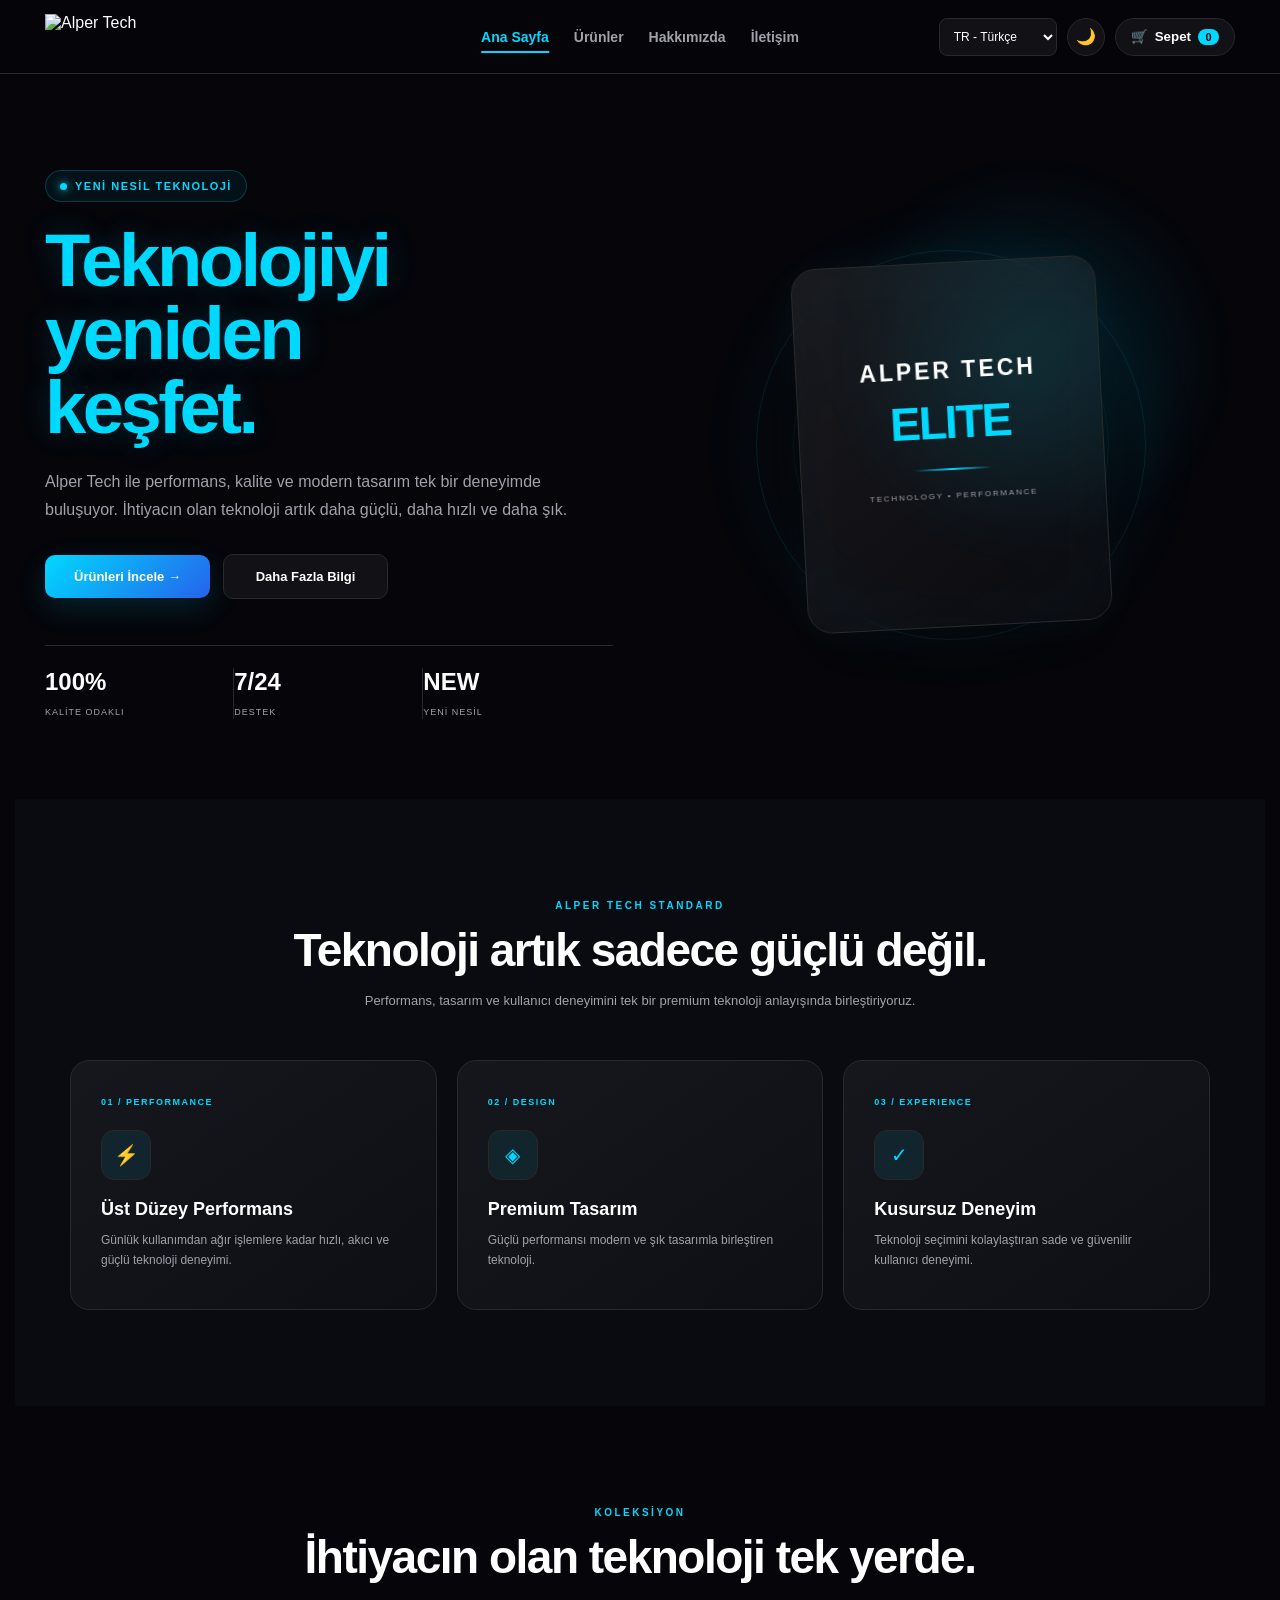
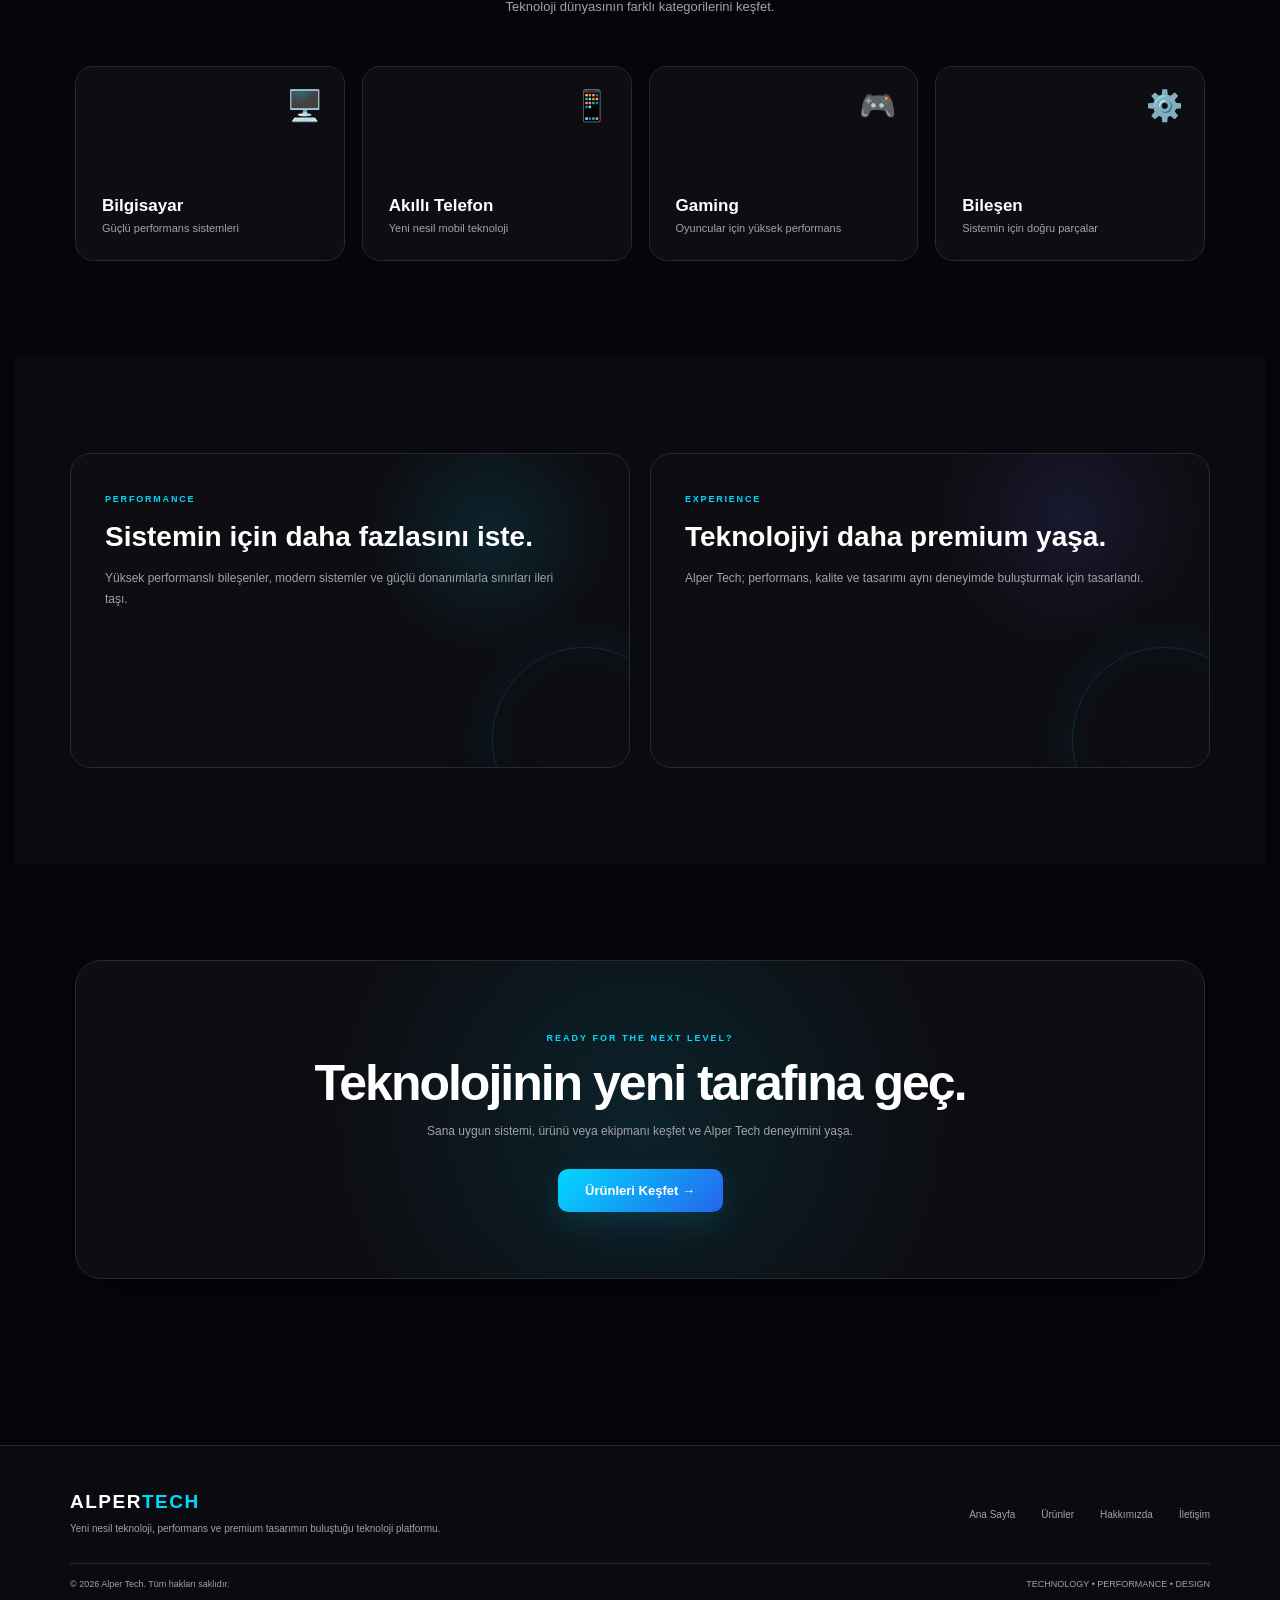
==== commit 35c20ceb: "Update index.html" ====
--- a/index.html
+++ b/index.html
@@ -2,12 +2,14 @@
 <html lang="tr">
 
 <head>
+
 <meta charset="UTF-8">
 <meta name="viewport" content="width=device-width, initial-scale=1.0">
 
 <title>Alper Tech | Ana Sayfa</title>
 
 <style>
+
 *{
     margin:0;
     padding:0;
@@ -49,10 +51,22 @@
     transition:.3s;
 }
 
-a{color:inherit;text-decoration:none;}
-button,input,select,textarea{font-family:inherit;}
-
-/* HEADER */
+a{
+    color:inherit;
+    text-decoration:none;
+}
+
+button,
+input,
+select,
+textarea{
+    font-family:inherit;
+}
+
+/* =====================================================
+   HEADER
+===================================================== */
+
 header{
     position:fixed;
     top:0;
@@ -75,15 +89,30 @@
     position:relative;
 }
 
+/* =====================================================
+   LOGO
+===================================================== */
+
 .logo{
-    font-size:27px;
-    font-weight:900;
-    letter-spacing:2px;
-    color:var(--text);
+    width:145px;
+    height:45px;
+    display:flex;
+    align-items:center;
+    text-decoration:none;
     white-space:nowrap;
 }
 
-.logo span{color:var(--blue);}
+.site-logo{
+    width:145px;
+    height:45px;
+    object-fit:contain;
+    object-position:left center;
+    display:block;
+}
+
+/* =====================================================
+   NAV
+===================================================== */
 
 nav{
     position:absolute;
@@ -106,7 +135,9 @@
 }
 
 nav a:hover,
-nav a.active{color:var(--blue);}
+nav a.active{
+    color:var(--blue);
+}
 
 nav a::after{
     content:"";
@@ -121,7 +152,13 @@
 }
 
 nav a:hover::after,
-nav a.active::after{width:100%;}
+nav a.active::after{
+    width:100%;
+}
+
+/* =====================================================
+   CONTROLS
+===================================================== */
 
 .controls{
     margin-left:auto;
@@ -141,6 +178,7 @@
     outline:none;
     cursor:pointer;
     font-size:12px;
+    transition:.2s;
 }
 
 .lang-select:hover,
@@ -207,14 +245,20 @@
     font-weight:900;
 }
 
-/* MAIN */
+/* =====================================================
+   MAIN
+===================================================== */
+
 main{
     max-width:1250px;
     margin:auto;
     padding:140px 30px 70px;
 }
 
-/* HERO */
+/* =====================================================
+   HERO
+===================================================== */
+
 .hero{
     min-height:610px;
     display:grid;
@@ -233,7 +277,11 @@
     right:0;
     top:15px;
     border-radius:50%;
-    background:radial-gradient(circle,rgba(0,217,255,.14),transparent 68%);
+    background:radial-gradient(
+        circle,
+        rgba(0,217,255,.14),
+        transparent 68%
+    );
     filter:blur(12px);
     pointer-events:none;
 }
@@ -311,7 +359,11 @@
 }
 
 .primary{
-    background:linear-gradient(135deg,var(--blue),var(--blue-dark));
+    background:linear-gradient(
+        135deg,
+        var(--blue),
+        var(--blue-dark)
+    );
     color:#fff;
     box-shadow:0 10px 30px rgba(0,217,255,.14);
 }
@@ -331,6 +383,10 @@
     border-color:var(--blue);
     transform:translateY(-2px);
 }
+
+/* =====================================================
+   HERO VISUAL
+===================================================== */
 
 .hero-visual{
     position:relative;
@@ -346,7 +402,9 @@
     height:390px;
     border-radius:50%;
     border:1px solid rgba(0,217,255,.13);
-    box-shadow:0 0 70px rgba(0,217,255,.05),inset 0 0 65px rgba(0,217,255,.035);
+    box-shadow:
+        0 0 70px rgba(0,217,255,.05),
+        inset 0 0 65px rgba(0,217,255,.035);
 }
 
 .ring::before{
@@ -367,10 +425,16 @@
     align-items:center;
     justify-content:center;
     border-radius:25px;
-    background:linear-gradient(145deg,rgba(255,255,255,.08),rgba(255,255,255,.018));
+    background:linear-gradient(
+        145deg,
+        rgba(255,255,255,.08),
+        rgba(255,255,255,.018)
+    );
     border:1px solid var(--border);
     backdrop-filter:blur(18px);
-    box-shadow:0 28px 75px rgba(0,0,0,.35),0 0 45px rgba(0,217,255,.05);
+    box-shadow:
+        0 28px 75px rgba(0,0,0,.35),
+        0 0 45px rgba(0,217,255,.05);
     transform:rotate(-3deg);
     transition:.4s;
 }
@@ -396,7 +460,12 @@
     width:78px;
     height:2px;
     margin:19px auto;
-    background:linear-gradient(90deg,transparent,var(--blue),transparent);
+    background:linear-gradient(
+        90deg,
+        transparent,
+        var(--blue),
+        transparent
+    );
 }
 
 .visual-card p{
@@ -404,6 +473,10 @@
     font-size:8px;
     letter-spacing:1.8px;
 }
+
+/* =====================================================
+   STATS
+===================================================== */
 
 .stats{
     display:grid;
@@ -436,7 +509,10 @@
     text-transform:uppercase;
 }
 
-/* SECTIONS */
+/* =====================================================
+   SECTIONS
+===================================================== */
+
 .features,
 .categories,
 .showcase-section,
@@ -479,7 +555,10 @@
     font-size:13px;
 }
 
-/* FEATURES */
+/* =====================================================
+   FEATURES
+===================================================== */
+
 .feature-grid{
     max-width:1140px;
     margin:auto;
@@ -493,7 +572,11 @@
     padding:30px;
     border-radius:19px;
     border:1px solid var(--border);
-    background:linear-gradient(145deg,rgba(255,255,255,.05),rgba(255,255,255,.015));
+    background:linear-gradient(
+        145deg,
+        rgba(255,255,255,.05),
+        rgba(255,255,255,.015)
+    );
     transition:.3s;
 }
 
@@ -535,7 +618,10 @@
     line-height:1.7;
 }
 
-/* CATEGORIES */
+/* =====================================================
+   CATEGORIES
+===================================================== */
+
 .category-grid{
     max-width:1140px;
     margin:auto;
@@ -580,7 +666,10 @@
     font-size:11px;
 }
 
-/* SHOWCASE */
+/* =====================================================
+   SHOWCASE
+===================================================== */
+
 .showcase{
     max-width:1140px;
     margin:auto;
@@ -596,11 +685,23 @@
     border:1px solid var(--border);
     position:relative;
     overflow:hidden;
-    background:radial-gradient(circle at 75% 25%,rgba(0,217,255,.11),transparent 26%),var(--card);
+    background:
+        radial-gradient(
+            circle at 75% 25%,
+            rgba(0,217,255,.11),
+            transparent 26%
+        ),
+        var(--card);
 }
 
 .showcase-card.purple{
-    background:radial-gradient(circle at 75% 20%,rgba(99,102,241,.13),transparent 27%),var(--card);
+    background:
+        radial-gradient(
+            circle at 75% 20%,
+            rgba(99,102,241,.13),
+            transparent 27%
+        ),
+        var(--card);
 }
 
 .showcase-label{
@@ -632,10 +733,15 @@
     bottom:-65px;
     border-radius:50%;
     border:1px solid rgba(0,217,255,.16);
-    box-shadow:0 0 60px rgba(0,217,255,.08),inset 0 0 60px rgba(0,217,255,.035);
-}
-
-/* CTA */
+    box-shadow:
+        0 0 60px rgba(0,217,255,.08),
+        inset 0 0 60px rgba(0,217,255,.035);
+}
+
+/* =====================================================
+   CTA
+===================================================== */
+
 .cta-box{
     max-width:1140px;
     margin:auto;
@@ -643,7 +749,13 @@
     text-align:center;
     border-radius:26px;
     border:1px solid var(--border);
-    background:radial-gradient(circle at center,rgba(0,217,255,.10),transparent 55%),var(--card);
+    background:
+        radial-gradient(
+            circle at center,
+            rgba(0,217,255,.10),
+            transparent 55%
+        ),
+        var(--card);
     box-shadow:0 25px 65px rgba(0,0,0,.18);
 }
 
@@ -670,7 +782,10 @@
     line-height:1.75;
 }
 
-/* FOOTER */
+/* =====================================================
+   FOOTER
+===================================================== */
+
 footer{
     margin-left:-30px;
     margin-right:-30px;
@@ -698,7 +813,9 @@
     letter-spacing:1.5px;
 }
 
-.footer-brand h3 span{color:var(--blue);}
+.footer-brand h3 span{
+    color:var(--blue);
+}
 
 .footer-brand p{
     max-width:380px;
@@ -719,7 +836,9 @@
     transition:.2s;
 }
 
-.footer-links a:hover{color:var(--blue);}
+.footer-links a:hover{
+    color:var(--blue);
+}
 
 .footer-bottom{
     padding-top:15px;
@@ -731,7 +850,10 @@
     gap:12px;
 }
 
-/* CART */
+/* =====================================================
+   CART
+===================================================== */
+
 .cart-overlay{
     position:fixed;
     inset:0;
@@ -762,7 +884,9 @@
     transition:.3s;
 }
 
-.cart-overlay.active .cart-drawer{right:0;}
+.cart-overlay.active .cart-drawer{
+    right:0;
+}
 
 .drawer-header{
     padding:24px;
@@ -846,20 +970,29 @@
     margin-bottom:18px;
 }
 
-.cart-total span:last-child{color:var(--blue);}
+.cart-total span:last-child{
+    color:var(--blue);
+}
 
 .checkout-btn{
     width:100%;
     padding:16px;
     border:none;
     border-radius:11px;
-    background:linear-gradient(135deg,#00d9ff,#2563eb);
+    background:linear-gradient(
+        135deg,
+        #00d9ff,
+        #2563eb
+    );
     color:#fff;
     font-weight:900;
     cursor:pointer;
 }
 
-/* PAYMENT */
+/* =====================================================
+   PAYMENT
+===================================================== */
+
 .payment-overlay{
     position:fixed;
     inset:0;
@@ -872,7 +1005,9 @@
     backdrop-filter:blur(18px);
 }
 
-.payment-overlay.active{display:flex;}
+.payment-overlay.active{
+    display:flex;
+}
 
 .payment-box{
     width:950px;
@@ -924,7 +1059,12 @@
     margin:auto;
     padding:28px;
     border-radius:22px;
-    background:linear-gradient(135deg,#111827,#020617,#164e63);
+    background:linear-gradient(
+        135deg,
+        #111827,
+        #020617,
+        #164e63
+    );
     box-shadow:0 25px 60px #000;
     position:relative;
     overflow:hidden;
@@ -941,7 +1081,11 @@
     width:48px;
     height:36px;
     border-radius:8px;
-    background:linear-gradient(135deg,#eee,#777);
+    background:linear-gradient(
+        135deg,
+        #eee,
+        #777
+    );
 }
 
 .card-brand{
@@ -1027,7 +1171,9 @@
     outline:none;
 }
 
-.payment-group input:focus{border-color:var(--blue);}
+.payment-group input:focus{
+    border-color:var(--blue);
+}
 
 .payment-row{
     display:grid;
@@ -1047,14 +1193,20 @@
     font-weight:700;
 }
 
-.payment-error.show{display:block;}
+.payment-error.show{
+    display:block;
+}
 
 .payment-submit{
     width:100%;
     padding:15px;
     border:none;
     border-radius:10px;
-    background:linear-gradient(135deg,#00d9ff,#2563eb);
+    background:linear-gradient(
+        135deg,
+        #00d9ff,
+        #2563eb
+    );
     color:#fff;
     font-weight:900;
     cursor:pointer;
@@ -1067,9 +1219,15 @@
     margin-top:10px;
 }
 
-/* MOBILE */
+/* =====================================================
+   MOBILE
+===================================================== */
+
 @media(max-width:1000px){
-    .header-inner{flex-wrap:wrap;}
+
+    .header-inner{
+        flex-wrap:wrap;
+    }
 
     nav{
         position:static;
@@ -1095,29 +1253,59 @@
         margin-right:auto;
     }
 
-    .badge{justify-content:center;}
-
-    .feature-grid{grid-template-columns:repeat(2,1fr);}
-    .category-grid{grid-template-columns:repeat(2,1fr);}
-    .showcase{grid-template-columns:1fr;}
-    .payment-grid{grid-template-columns:1fr;}
+    .badge{
+        justify-content:center;
+    }
+
+    .feature-grid{
+        grid-template-columns:repeat(2,1fr);
+    }
+
+    .category-grid{
+        grid-template-columns:repeat(2,1fr);
+    }
+
+    .showcase{
+        grid-template-columns:1fr;
+    }
+
+    .payment-grid{
+        grid-template-columns:1fr;
+    }
 }
 
 @media(max-width:650px){
-    .header-inner{padding:12px 15px;}
-
-    .logo{font-size:21px;}
-
-    nav{gap:13px;}
-
-    nav a{font-size:12px;}
+
+    .header-inner{
+        padding:12px 15px;
+    }
+
+    .logo{
+        width:110px;
+        height:38px;
+    }
+
+    .site-logo{
+        width:110px;
+        height:38px;
+    }
+
+    nav{
+        gap:13px;
+    }
+
+    nav a{
+        font-size:12px;
+    }
 
     nav a:nth-child(3),
     nav a:nth-child(4){
         display:none;
     }
 
-    .controls{gap:6px;}
+    .controls{
+        gap:6px;
+    }
 
     .lang-select{
         width:85px;
@@ -1125,20 +1313,30 @@
         font-size:10px;
     }
 
-    .cart-btn{padding:0 10px;}
-
-    main{padding:125px 20px 50px;}
-
-    .hero{padding:10px 0 50px;}
+    .cart-btn{
+        padding:0 10px;
+    }
+
+    main{
+        padding:125px 20px 50px;
+    }
+
+    .hero{
+        padding:10px 0 50px;
+    }
 
     .hero h1{
         font-size:46px;
         letter-spacing:-2px;
     }
 
-    .hero p{font-size:14px;}
-
-    .hero-visual{min-height:330px;}
+    .hero p{
+        font-size:14px;
+    }
+
+    .hero-visual{
+        min-height:330px;
+    }
 
     .ring{
         width:290px;
@@ -1192,7 +1390,9 @@
         border-radius:20px;
     }
 
-    .credit-card{padding:20px;}
+    .credit-card{
+        padding:20px;
+    }
 
     .card-number{
         font-size:17px;
@@ -1203,33 +1403,52 @@
         grid-template-columns:1fr;
     }
 }
+
 </style>
+
 </head>
 
 <body id="pageBody">
 
 <header>
+
 <div class="header-inner">
 
 <a href="index.html" class="logo">
-    ALPER<span>TECH</span>
+
+    <img
+        src="Logo.png"
+        alt="Alper Tech"
+        class="site-logo"
+        onerror="this.onerror=null;this.src='Logo.png.png';"
+    >
+
 </a>
 
 <nav>
 
-<a href="index.html" class="active" data-i18n="nav_home">
+<a
+    href="index.html"
+    class="active"
+    data-i18n="nav_home">
     Ana Sayfa
 </a>
 
-<a href="urunler.html" data-i18n="nav_products">
+<a
+    href="urunler.html"
+    data-i18n="nav_products">
     Ürünler
 </a>
 
-<a href="hakkimizda.html" data-i18n="nav_about">
+<a
+    href="hakkimizda.html"
+    data-i18n="nav_about">
     Hakkımızda
 </a>
 
-<a href="iletisim.html" data-i18n="nav_contact">
+<a
+    href="iletisim.html"
+    data-i18n="nav_contact">
     İletişim
 </a>
 
@@ -1237,9 +1456,10 @@
 
 <div class="controls">
 
-<select id="languageSelect"
-        class="lang-select"
-        onchange="changeLanguage(this.value)">
+<select
+    id="languageSelect"
+    class="lang-select"
+    onchange="changeLanguage(this.value)">
 
 <option value="tr">TR - Türkçe</option>
 <option value="en">EN - English</option>
@@ -1247,27 +1467,37 @@
 
 </select>
 
-<button class="theme-btn"
-        id="themeBtn"
-        onclick="toggleTheme()"
-        type="button">
+<button
+    class="theme-btn"
+    id="themeBtn"
+    onclick="toggleTheme()"
+    type="button">
 🌙
 </button>
 
-<button class="cart-btn"
-        onclick="openCart()"
-        type="button">
+<button
+    class="cart-btn"
+    onclick="openCart()"
+    type="button">
 
 🛒
 
-<span data-i18n="cart_text">Sepet</span>
-
-<span class="cart-count" id="cartCount">0</span>
+<span data-i18n="cart_text">
+    Sepet
+</span>
+
+<span
+    class="cart-count"
+    id="cartCount">
+    0
+</span>
 
 </button>
 
 </div>
-</div>
+
+</div>
+
 </header>
 
 <main>
@@ -1288,11 +1518,21 @@
 
 <h1>
 
-<span data-i18n="hero_line1">Teknolojiyi</span>
+<span data-i18n="hero_line1">
+    Teknolojiyi
+</span>
+
 <br>
-<span data-i18n="hero_line2">yeniden</span>
+
+<span data-i18n="hero_line2">
+    yeniden
+</span>
+
 <br>
-<span data-i18n="hero_line3">keşfet.</span>
+
+<span data-i18n="hero_line3">
+    keşfet.
+</span>
 
 </h1>
 
@@ -1304,16 +1544,22 @@
 
 <div class="buttons">
 
-<a href="urunler.html"
-   class="button primary"
-   data-i18n="hero_products">
+<a
+    href="urunler.html"
+    class="button primary"
+    data-i18n="hero_products">
+
     Ürünleri İncele →
+
 </a>
 
-<a href="hakkimizda.html"
-   class="button secondary"
-   data-i18n="hero_about">
+<a
+    href="hakkimizda.html"
+    class="button secondary"
+    data-i18n="hero_about">
+
     Daha Fazla Bilgi
+
 </a>
 
 </div>
@@ -1321,18 +1567,39 @@
 <div class="stats">
 
 <div class="stat">
-<strong>100%</strong>
-<span data-i18n="stat_quality">Kalite Odaklı</span>
+
+<strong>
+    100%
+</strong>
+
+<span data-i18n="stat_quality">
+    Kalite Odaklı
+</span>
+
 </div>
 
 <div class="stat">
-<strong>7/24</strong>
-<span data-i18n="stat_support">Destek</span>
+
+<strong>
+    7/24
+</strong>
+
+<span data-i18n="stat_support">
+    Destek
+</span>
+
 </div>
 
 <div class="stat">
-<strong>NEW</strong>
-<span data-i18n="stat_next">Yeni Nesil</span>
+
+<strong>
+    NEW
+</strong>
+
+<span data-i18n="stat_next">
+    Yeni Nesil
+</span>
+
 </div>
 
 </div>
@@ -1388,11 +1655,15 @@
 
 <div class="feature-card">
 
-<span class="feature-number" data-i18n="performance_label">
+<span
+    class="feature-number"
+    data-i18n="performance_label">
     01 / PERFORMANCE
 </span>
 
-<div class="icon">⚡</div>
+<div class="icon">
+    ⚡
+</div>
 
 <h3 data-i18n="feature_1_title">
     Üst Düzey Performans
@@ -1407,11 +1678,15 @@
 
 <div class="feature-card">
 
-<span class="feature-number" data-i18n="design_label">
+<span
+    class="feature-number"
+    data-i18n="design_label">
     02 / DESIGN
 </span>
 
-<div class="icon">◈</div>
+<div class="icon">
+    ◈
+</div>
 
 <h3 data-i18n="feature_2_title">
     Premium Tasarım
@@ -1426,24 +1701,29 @@
 
 <div class="feature-card">
 
-<span class="feature-number" data-i18n="experience_label">
+<span
+    class="feature-number"
+    data-i18n="experience_label">
     03 / EXPERIENCE
 </span>
 
-<div class="icon">✓</div>
+<div class="icon">
+    ✓
+</div>
 
 <h3 data-i18n="feature_3_title">
     Kusursuz Deneyim
 </h3>
 
 <p data-i18n="feature_3_desc">
-    Teknoloji seçimini kolaylaştıran
-    sade ve güvenilir kullanıcı deneyimi.
+    Teknoloji seçimini kolaylaştıran sade
+    ve güvenilir kullanıcı deneyimi.
 </p>
 
 </div>
 
 </div>
+
 </section>
 
 <section class="categories">
@@ -1466,11 +1746,17 @@
 
 <div class="category-grid">
 
-<a href="urunler.html" class="category-card">
-
-<div class="category-icon">🖥️</div>
-
-<h3 data-i18n="category_pc">Bilgisayar</h3>
+<a
+    href="urunler.html"
+    class="category-card">
+
+<div class="category-icon">
+    🖥️
+</div>
+
+<h3 data-i18n="category_pc">
+    Bilgisayar
+</h3>
 
 <p data-i18n="category_pc_desc">
     Güçlü performans sistemleri
@@ -1478,11 +1764,17 @@
 
 </a>
 
-<a href="urunler.html" class="category-card">
-
-<div class="category-icon">📱</div>
-
-<h3 data-i18n="category_phone">Akıllı Telefon</h3>
+<a
+    href="urunler.html"
+    class="category-card">
+
+<div class="category-icon">
+    📱
+</div>
+
+<h3 data-i18n="category_phone">
+    Akıllı Telefon
+</h3>
 
 <p data-i18n="category_phone_desc">
     Yeni nesil mobil teknoloji
@@ -1490,11 +1782,17 @@
 
 </a>
 
-<a href="urunler.html" class="category-card">
-
-<div class="category-icon">🎮</div>
-
-<h3 data-i18n="category_gaming">Gaming</h3>
+<a
+    href="urunler.html"
+    class="category-card">
+
+<div class="category-icon">
+    🎮
+</div>
+
+<h3 data-i18n="category_gaming">
+    Gaming
+</h3>
 
 <p data-i18n="category_gaming_desc">
     Oyuncular için yüksek performans
@@ -1502,11 +1800,17 @@
 
 </a>
 
-<a href="urunler.html" class="category-card">
-
-<div class="category-icon">⚙️</div>
-
-<h3 data-i18n="category_component">Bileşen</h3>
+<a
+    href="urunler.html"
+    class="category-card">
+
+<div class="category-icon">
+    ⚙️
+</div>
+
+<h3 data-i18n="category_component">
+    Bileşen
+</h3>
 
 <p data-i18n="category_component_desc">
     Sistemin için doğru parçalar
@@ -1515,6 +1819,7 @@
 </a>
 
 </div>
+
 </section>
 
 <section class="showcase-section">
@@ -1523,7 +1828,9 @@
 
 <div class="showcase-card">
 
-<span class="showcase-label" data-i18n="showcase_performance">
+<span
+    class="showcase-label"
+    data-i18n="showcase_performance">
     PERFORMANCE
 </span>
 
@@ -1543,7 +1850,9 @@
 
 <div class="showcase-card purple">
 
-<span class="showcase-label" data-i18n="showcase_experience">
+<span
+    class="showcase-label"
+    data-i18n="showcase_experience">
     EXPERIENCE
 </span>
 
@@ -1561,6 +1870,7 @@
 </div>
 
 </div>
+
 </section>
 
 <section class="cta">
@@ -1580,94 +1890,134 @@
     keşfet ve Alper Tech deneyimini yaşa.
 </p>
 
-<a href="urunler.html"
-   class="button primary"
-   data-i18n="cta_button">
+<a
+    href="urunler.html"
+    class="button primary"
+    data-i18n="cta_button">
+
     Ürünleri Keşfet →
+
 </a>
 
 </div>
+
 </section>
 
 </main>
 
-<!-- SEPET -->
-
-<div class="cart-overlay"
-     id="cartOverlay"
-     onclick="closeCartOutside(event)">
+<!-- =====================================================
+     SEPET
+===================================================== -->
+
+<div
+    class="cart-overlay"
+    id="cartOverlay"
+    onclick="closeCartOutside(event)">
 
 <div class="cart-drawer">
 
 <div class="drawer-header">
 
-<span class="drawer-title" data-i18n="cart_title">
+<span
+    class="drawer-title"
+    data-i18n="cart_title">
+
     Sepetiniz
+
 </span>
 
-<button class="drawer-close"
-        onclick="closeCart()"
-        type="button">
+<button
+    class="drawer-close"
+    onclick="closeCart()"
+    type="button">
+
     ✕
+
 </button>
 
 </div>
 
 <div class="drawer-body">
 
-<div class="cart-empty"
-     id="cartEmpty"
-     data-i18n="cart_empty">
+<div
+    class="cart-empty"
+    id="cartEmpty"
+    data-i18n="cart_empty">
+
     Sepetinizde henüz ürün bulunmuyor.
+
 </div>
 
 <div id="cartItems"></div>
 
 </div>
 
-<div class="cart-footer"
-     id="cartFooter"
-     style="display:none;">
+<div
+    class="cart-footer"
+    id="cartFooter"
+    style="display:none;">
 
 <div class="cart-total">
 
-<span data-i18n="cart_total">Toplam</span>
-
-<span id="cartTotal">0 ₺</span>
-
-</div>
-
-<button class="checkout-btn"
-        onclick="openPayment()"
-        type="button"
-        data-i18n="checkout">
+<span data-i18n="cart_total">
+    Toplam
+</span>
+
+<span id="cartTotal">
+    0 ₺
+</span>
+
+</div>
+
+<button
+    class="checkout-btn"
+    onclick="openPayment()"
+    type="button"
+    data-i18n="checkout">
+
     ÖDEMEYE GEÇ
+
 </button>
 
 </div>
 
 </div>
-</div>
-
-<!-- ÖDEME -->
-
-<div class="payment-overlay"
-     id="paymentOverlay">
+
+</div>
+
+<!-- =====================================================
+     ÖDEME
+===================================================== -->
+
+<div
+    class="payment-overlay"
+    id="paymentOverlay">
 
 <div class="payment-box">
 
-<button class="payment-close"
-        onclick="closePayment()"
-        type="button">
+<button
+    class="payment-close"
+    onclick="closePayment()"
+    type="button">
+
     ✕
+
 </button>
 
-<h2 class="payment-title" data-i18n="payment_title">
+<h2
+    class="payment-title"
+    data-i18n="payment_title">
+
     GÜVENLİ ÖDEME
+
 </h2>
 
-<p class="payment-subtitle" data-i18n="payment_subtitle">
+<p
+    class="payment-subtitle"
+    data-i18n="payment_subtitle">
+
     Demo ödeme ekranı
+
 </p>
 
 <div class="payment-grid">
@@ -1680,75 +2030,112 @@
 
 <div class="chip"></div>
 
-<div class="card-brand" id="cardBrand">
+<div
+    class="card-brand"
+    id="cardBrand">
+
     VISA
-</div>
-
-</div>
-
-<div class="card-number" id="previewNumber">
+
+</div>
+
+</div>
+
+<div
+    class="card-number"
+    id="previewNumber">
+
     •••• •••• •••• ••••
+
 </div>
 
 <div class="card-bottom">
 
 <div>
 
-<div class="card-label" data-i18n="card_holder">
+<div
+    class="card-label"
+    data-i18n="card_holder">
+
     KART SAHİBİ
-</div>
-
-<div class="card-holder" id="previewName">
+
+</div>
+
+<div
+    class="card-holder"
+    id="previewName">
+
     AD SOYAD
+
 </div>
 
 </div>
 
 <div>
 
-<div class="card-label" data-i18n="expiry_label">
+<div
+    class="card-label"
+    data-i18n="expiry_label">
+
     SON KULLANMA
-</div>
-
-<div class="card-expiry" id="previewExpiry">
+
+</div>
+
+<div
+    class="card-expiry"
+    id="previewExpiry">
+
     12/30
-</div>
-
-</div>
-
-</div>
-</div>
+
+</div>
+
+</div>
+
+</div>
+
+</div>
+
 </div>
 
 <div>
 
-<div class="method-title" data-i18n="card_type">
+<div
+    class="method-title"
+    data-i18n="card_type">
+
     Kart Türü
+
 </div>
 
 <div class="methods">
 
-<button type="button"
-        class="method active"
-        onclick="selectCard('VISA',this)">
+<button
+    type="button"
+    class="method active"
+    onclick="selectCard('VISA',this)">
     VISA
 </button>
 
-<button type="button"
-        class="method"
-        onclick="selectCard('MASTERCARD',this)">
+<button
+    type="button"
+    class="method"
+    onclick="selectCard('MASTERCARD',this)">
     MASTERCARD
 </button>
 
-<button type="button"
-        class="method"
-        onclick="selectCard('TROY',this)">
+<button
+    type="button"
+    class="method"
+    onclick="selectCard('TROY',this)">
     TROY
 </button>
 
 </div>
 
-<div class="payment-error" id="paymentError"></div>
+<div
+    class="payment-error"
+    id="paymentError">
+
+</div>
 
 <div class="payment-group">
 
@@ -1756,12 +2143,13 @@
     Kart Numarası
 </label>
 
-<input id="cardNumber"
-       type="text"
-       inputmode="numeric"
-       maxlength="19"
-       placeholder="1234 5678 9012 3456"
-       autocomplete="off">
+<input
+    id="cardNumber"
+    type="text"
+    inputmode="numeric"
+    maxlength="19"
+    placeholder="1234 5678 9012 3456"
+    autocomplete="off">
 
 </div>
 
@@ -1771,11 +2159,12 @@
     Kart Üzerindeki İsim
 </label>
 
-<input id="cardName"
-       type="text"
-       maxlength="30"
-       placeholder="AD SOYAD"
-       autocomplete="off">
+<input
+    id="cardName"
+    type="text"
+    maxlength="30"
+    placeholder="AD SOYAD"
+    autocomplete="off">
 
 </div>
 
@@ -1787,12 +2176,13 @@
     Son Kullanma
 </label>
 
-<input id="expiry"
-       type="text"
-       inputmode="numeric"
-       maxlength="5"
-       placeholder="AA/YY"
-       autocomplete="off">
+<input
+    id="expiry"
+    type="text"
+    inputmode="numeric"
+    maxlength="5"
+    placeholder="AA/YY"
+    autocomplete="off">
 
 </div>
 
@@ -1802,34 +2192,47 @@
     CVV
 </label>
 
-<input id="cvv"
-       type="text"
-       inputmode="numeric"
-       maxlength="4"
-       placeholder="•••"
-       autocomplete="off">
-
-</div>
-
-</div>
-
-<button type="button"
-        class="payment-submit"
-        onclick="completePayment()"
-        data-i18n="complete_payment">
+<input
+    id="cvv"
+    type="text"
+    inputmode="numeric"
+    maxlength="4"
+    placeholder="•••"
+    autocomplete="off">
+
+</div>
+
+</div>
+
+<button
+    type="button"
+    class="payment-submit"
+    onclick="completePayment()"
+    data-i18n="complete_payment">
+
     ÖDEMEYİ TAMAMLA
+
 </button>
 
-<div class="security" data-i18n="security">
+<div
+    class="security"
+    data-i18n="security">
+
     Demo ödeme ekranı — kart bilgileri kaydedilmez.
-</div>
-
-</div>
-</div>
-</div>
-</div>
-
-<!-- FOOTER -->
+
+</div>
+
+</div>
+
+</div>
+
+</div>
+
+</div>
+
+<!-- =====================================================
+     FOOTER
+===================================================== -->
 
 <footer>
 
@@ -1852,10 +2255,29 @@
 
 <div class="footer-links">
 
-<a href="index.html" data-i18n="nav_home">Ana Sayfa</a>
-<a href="urunler.html" data-i18n="nav_products">Ürünler</a>
-<a href="hakkimizda.html" data-i18n="nav_about">Hakkımızda</a>
-<a href="iletisim.html" data-i18n="nav_contact">İletişim</a>
+<a
+    href="index.html"
+    data-i18n="nav_home">
+    Ana Sayfa
+</a>
+
+<a
+    href="urunler.html"
+    data-i18n="nav_products">
+    Ürünler
+</a>
+
+<a
+    href="hakkimizda.html"
+    data-i18n="nav_about">
+    Hakkımızda
+</a>
+
+<a
+    href="iletisim.html"
+    data-i18n="nav_contact">
+    İletişim
+</a>
 
 </div>
 
@@ -1872,11 +2294,18 @@
 </span>
 
 </div>
-</div>
+
+</div>
+
 </footer>
 
 <script>
-const translations = {
+
+/* =====================================================
+   DİLLER
+===================================================== */
+
+const translations={
 
 tr:{
     nav_home:"Ana Sayfa",
@@ -1889,9 +2318,7 @@
     hero_line1:"Teknolojiyi",
     hero_line2:"yeniden",
     hero_line3:"keşfet.",
-
     hero_desc:"Alper Tech ile performans, kalite ve modern tasarım tek bir deneyimde buluşuyor. İhtiyacın olan teknoloji artık daha güçlü, daha hızlı ve daha şık.",
-
     hero_products:"Ürünleri İncele →",
     hero_about:"Daha Fazla Bilgi",
 
@@ -1912,37 +2339,28 @@
 
     feature_title:"Teknoloji artık sadece güçlü değil.",
     feature_desc:"Performans, tasarım ve kullanıcı deneyimini tek bir premium teknoloji anlayışında birleştiriyoruz.",
-
     feature_1_title:"Üst Düzey Performans",
     feature_1_desc:"Günlük kullanımdan ağır işlemlere kadar hızlı, akıcı ve güçlü teknoloji deneyimi.",
-
     feature_2_title:"Premium Tasarım",
     feature_2_desc:"Güçlü performansı modern ve şık tasarımla birleştiren teknoloji.",
-
     feature_3_title:"Kusursuz Deneyim",
     feature_3_desc:"Teknoloji seçimini kolaylaştıran sade ve güvenilir kullanıcı deneyimi.",
 
     category_title:"İhtiyacın olan teknoloji tek yerde.",
     category_desc:"Teknoloji dünyasının farklı kategorilerini keşfet.",
-
     category_pc:"Bilgisayar",
     category_pc_desc:"Güçlü performans sistemleri",
-
     category_phone:"Akıllı Telefon",
     category_phone_desc:"Yeni nesil mobil teknoloji",
-
     category_gaming:"Gaming",
     category_gaming_desc:"Oyuncular için yüksek performans",
-
     category_component:"Bileşen",
     category_component_desc:"Sistemin için doğru parçalar",
 
     showcase_performance:"PERFORMANCE",
     showcase_experience:"EXPERIENCE",
-
     showcase_1_title:"Sistemin için daha fazlasını iste.",
     showcase_1_desc:"Yüksek performanslı bileşenler, modern sistemler ve güçlü donanımlarla sınırları ileri taşı.",
-
     showcase_2_title:"Teknolojiyi daha premium yaşa.",
     showcase_2_desc:"Alper Tech; performans, kalite ve tasarımı aynı deneyimde buluşturmak için tasarlandı.",
 
@@ -1984,9 +2402,7 @@
     hero_line1:"Rediscover",
     hero_line2:"technology",
     hero_line3:"again.",
-
     hero_desc:"Performance, quality and modern design come together in one experience with Alper Tech. The technology you need is now more powerful, faster and more stylish.",
-
     hero_products:"Explore Products →",
     hero_about:"Learn More",
 
@@ -2007,37 +2423,28 @@
 
     feature_title:"Technology is more than power.",
     feature_desc:"We combine performance, design and user experience in one premium technology vision.",
-
     feature_1_title:"High Performance",
     feature_1_desc:"A fast, smooth and powerful technology experience for everyday use and demanding tasks.",
-
     feature_2_title:"Premium Design",
     feature_2_desc:"Technology that combines powerful performance with a modern and stylish design.",
-
     feature_3_title:"Seamless Experience",
     feature_3_desc:"A simple and reliable user experience that makes choosing technology easier.",
 
     category_title:"All the technology you need in one place.",
     category_desc:"Explore different categories from the world of technology.",
-
     category_pc:"Computers",
     category_pc_desc:"High-performance systems",
-
     category_phone:"Smartphones",
     category_phone_desc:"Next-generation mobile technology",
-
     category_gaming:"Gaming",
     category_gaming_desc:"High performance for gamers",
-
     category_component:"Components",
     category_component_desc:"The right parts for your system",
 
     showcase_performance:"PERFORMANCE",
     showcase_experience:"EXPERIENCE",
-
     showcase_1_title:"Expect more from your system.",
     showcase_1_desc:"Take performance further with high-performance components, modern systems and powerful hardware.",
-
     showcase_2_title:"Experience technology at a premium level.",
     showcase_2_desc:"Alper Tech is designed to bring performance, quality and design together in one experience.",
 
@@ -2079,9 +2486,7 @@
     hero_line1:"Descubre",
     hero_line2:"la tecnología",
     hero_line3:"de nuevo.",
-
     hero_desc:"Rendimiento, calidad y diseño moderno se unen en una sola experiencia con Alper Tech. La tecnología que necesitas ahora es más potente, rápida y elegante.",
-
     hero_products:"Ver Productos →",
     hero_about:"Más Información",
 
@@ -2102,37 +2507,28 @@
 
     feature_title:"La tecnología es más que potencia.",
     feature_desc:"Combinamos rendimiento, diseño y experiencia de usuario en una visión tecnológica premium.",
-
     feature_1_title:"Alto Rendimiento",
     feature_1_desc:"Una experiencia tecnológica rápida, fluida y potente para el uso diario y tareas exigentes.",
-
     feature_2_title:"Diseño Premium",
     feature_2_desc:"Tecnología que combina un gran rendimiento con un diseño moderno y elegante.",
-
     feature_3_title:"Experiencia Perfecta",
     feature_3_desc:"Una experiencia sencilla y fiable que facilita la elección de tecnología.",
 
     category_title:"Toda la tecnología que necesitas en un solo lugar.",
     category_desc:"Explora diferentes categorías del mundo de la tecnología.",
-
     category_pc:"Computadoras",
     category_pc_desc:"Sistemas de alto rendimiento",
-
     category_phone:"Smartphones",
     category_phone_desc:"Tecnología móvil de nueva generación",
-
     category_gaming:"Gaming",
     category_gaming_desc:"Alto rendimiento para jugadores",
-
     category_component:"Componentes",
     category_component_desc:"Las piezas adecuadas para tu sistema",
 
     showcase_performance:"RENDIMIENTO",
     showcase_experience:"EXPERIENCIA",
-
     showcase_1_title:"Exige más de tu sistema.",
     showcase_1_desc:"Lleva el rendimiento más lejos con componentes potentes, sistemas modernos y hardware de alto nivel.",
-
     showcase_2_title:"Vive la tecnología a un nivel premium.",
     showcase_2_desc:"Alper Tech ha sido diseñado para unir rendimiento, calidad y diseño en una sola experiencia.",
 
@@ -2165,67 +2561,121 @@
 
 };
 
+/* =====================================================
+   DİL
+===================================================== */
+
 function changeLanguage(lang){
 
     if(!translations[lang]){
         lang="tr";
     }
 
-    localStorage.setItem("alperTechLang",lang);
+    localStorage.setItem(
+        "alperTechLang",
+        lang
+    );
 
     document.documentElement.lang=lang;
 
-    const select=document.getElementById("languageSelect");
+    const select=
+        document.getElementById(
+            "languageSelect"
+        );
 
     if(select){
         select.value=lang;
     }
 
-    document.querySelectorAll("[data-i18n]").forEach(function(element){
-
-        const key=element.getAttribute("data-i18n");
-
-        if(
-            translations[lang] &&
-            Object.prototype.hasOwnProperty.call(translations[lang],key)
-        ){
-            element.textContent=translations[lang][key];
-        }
-
-    });
-
-}
+    document
+        .querySelectorAll("[data-i18n]")
+        .forEach(function(element){
+
+            const key=
+                element.getAttribute(
+                    "data-i18n"
+                );
+
+            if(
+                Object.prototype.hasOwnProperty.call(
+                    translations[lang],
+                    key
+                )
+            ){
+
+                element.textContent=
+                    translations[lang][key];
+
+            }
+
+        });
+
+}
+
+/* =====================================================
+   TEMA
+===================================================== */
 
 function toggleTheme(){
 
-    const body=document.getElementById("pageBody");
-    const button=document.getElementById("themeBtn");
-
-    body.classList.toggle("light");
-
-    const light=body.classList.contains("light");
-
-    button.textContent=light?"☀️":"🌙";
+    const body=
+        document.getElementById(
+            "pageBody"
+        );
+
+    const button=
+        document.getElementById(
+            "themeBtn"
+        );
+
+    body.classList.toggle(
+        "light"
+    );
+
+    const light=
+        body.classList.contains(
+            "light"
+        );
+
+    button.textContent=
+        light
+            ? "☀️"
+            : "🌙";
 
     localStorage.setItem(
         "alperTechTheme",
-        light?"light":"dark"
+        light
+            ? "light"
+            : "dark"
     );
-}
+
+}
+
+/* =====================================================
+   SEPET
+===================================================== */
 
 function getCart(){
 
     try{
 
-        const cart=JSON.parse(
-            localStorage.getItem("alperTechCart")
-        );
-
-        return Array.isArray(cart)?cart:[];
+        const cart=
+            JSON.parse(
+                localStorage.getItem(
+                    "alperTechCart"
+                )
+            );
+
+        return Array.isArray(cart)
+            ? cart
+            : [];
 
     }catch{
+
         return [];
-    }
+
+    }
+
 }
 
 function escapeHTML(text){
@@ -2236,80 +2686,132 @@
         .replace(/>/g,"&gt;")
         .replace(/"/g,"&quot;")
         .replace(/'/g,"&#039;");
+
 }
 
 function updateCart(){
 
-    const cart=getCart();
-
-    const count=document.getElementById("cartCount");
-    const items=document.getElementById("cartItems");
-    const empty=document.getElementById("cartEmpty");
-    const footer=document.getElementById("cartFooter");
-    const totalElement=document.getElementById("cartTotal");
-
-    if(!count||!items||!empty||!footer||!totalElement){
+    const cart=
+        getCart();
+
+    const count=
+        document.getElementById(
+            "cartCount"
+        );
+
+    const items=
+        document.getElementById(
+            "cartItems"
+        );
+
+    const empty=
+        document.getElementById(
+            "cartEmpty"
+        );
+
+    const footer=
+        document.getElementById(
+            "cartFooter"
+        );
+
+    const totalElement=
+        document.getElementById(
+            "cartTotal"
+        );
+
+    if(
+        !count ||
+        !items ||
+        !empty ||
+        !footer ||
+        !totalElement
+    ){
+
         return;
-    }
-
-    count.textContent=cart.length;
+
+    }
+
+    count.textContent=
+        cart.length;
+
     items.innerHTML="";
 
     if(cart.length===0){
 
-        empty.style.display="block";
-        footer.style.display="none";
+        empty.style.display=
+            "block";
+
+        footer.style.display=
+            "none";
+
         return;
-    }
-
-    empty.style.display="none";
-    footer.style.display="block";
+
+    }
+
+    empty.style.display=
+        "none";
+
+    footer.style.display=
+        "block";
 
     let total=0;
 
-    cart.forEach(function(item,index){
-
-        const price=Number(item.price)||0;
-        total+=price;
-
-        items.innerHTML+=`
-
-            <div class="cart-item">
-
-                <div>
-
-                    <div class="cart-item-name">
-                        ${escapeHTML(item.name)}
+    cart.forEach(
+        function(item,index){
+
+            const price=
+                Number(item.price)||0;
+
+            total+=price;
+
+            items.innerHTML+=`
+
+                <div class="cart-item">
+
+                    <div>
+
+                        <div class="cart-item-name">
+                            ${escapeHTML(item.name)}
+                        </div>
+
+                        <div class="cart-item-price">
+                            ${price.toLocaleString("tr-TR")} ₺
+                        </div>
+
                     </div>
 
-                    <div class="cart-item-price">
-                        ${price.toLocaleString("tr-TR")} ₺
-                    </div>
+                    <button
+                        type="button"
+                        class="remove-item"
+                        onclick="removeItem(${index})">
+
+                        Kaldır
+
+                    </button>
 
                 </div>
 
-                <button
-                    type="button"
-                    class="remove-item"
-                    onclick="removeItem(${index})">
-                    Kaldır
-                </button>
-
-            </div>
-
-        `;
-
-    });
+            `;
+
+        }
+    );
 
     totalElement.textContent=
-        total.toLocaleString("tr-TR")+" ₺";
+        total.toLocaleString(
+            "tr-TR"
+        )+" ₺";
+
 }
 
 function removeItem(index){
 
-    const cart=getCart();
-
-    cart.splice(index,1);
+    const cart=
+        getCart();
+
+    cart.splice(
+        index,
+        1
+    );
 
     localStorage.setItem(
         "alperTechCart",
@@ -2317,6 +2819,7 @@
     );
 
     updateCart();
+
 }
 
 function openCart(){
@@ -2324,175 +2827,353 @@
     updateCart();
 
     document
-        .getElementById("cartOverlay")
-        .classList.add("active");
+        .getElementById(
+            "cartOverlay"
+        )
+        .classList.add(
+            "active"
+        );
+
 }
 
 function closeCart(){
 
     document
-        .getElementById("cartOverlay")
-        .classList.remove("active");
+        .getElementById(
+            "cartOverlay"
+        )
+        .classList.remove(
+            "active"
+        );
+
 }
 
 function closeCartOutside(event){
 
-    if(event.target.id==="cartOverlay"){
+    if(
+        event.target.id===
+        "cartOverlay"
+    ){
+
         closeCart();
-    }
-}
+
+    }
+
+}
+
+/* =====================================================
+   ÖDEME
+===================================================== */
 
 function openPayment(){
 
-    if(getCart().length===0){
+    if(
+        getCart().length===0
+    ){
+
         return;
+
     }
 
     closeCart();
 
     document
-        .getElementById("paymentOverlay")
-        .classList.add("active");
+        .getElementById(
+            "paymentOverlay"
+        )
+        .classList.add(
+            "active"
+        );
+
 }
 
 function closePayment(){
 
     document
-        .getElementById("paymentOverlay")
-        .classList.remove("active");
-}
-
-function selectCard(type,button){
+        .getElementById(
+            "paymentOverlay"
+        )
+        .classList.remove(
+            "active"
+        );
+
+}
+
+function selectCard(
+    type,
+    button
+){
 
     document
-        .querySelectorAll(".method")
-        .forEach(function(item){
-            item.classList.remove("active");
-        });
-
-    button.classList.add("active");
-
-    document.getElementById("cardBrand").textContent=type;
-}
-
-document.getElementById("cardNumber").addEventListener(
-    "input",
-    function(){
-
-        let value=this.value
-            .replace(/\D/g,"")
-            .substring(0,16);
-
-        const groups=value.match(/.{1,4}/g);
-
-        this.value=groups?groups.join(" "):"";
-
-        document.getElementById("previewNumber").textContent=
-            this.value||"•••• •••• •••• ••••";
-    }
-);
-
-document.getElementById("cardName").addEventListener(
-    "input",
-    function(){
-
-        this.value=this.value
-            .replace(/[^a-zA-ZğüşöçıİĞÜŞÖÇ\s]/g,"")
-            .toUpperCase();
-
-        document.getElementById("previewName").textContent=
-            this.value||"AD SOYAD";
-    }
-);
-
-document.getElementById("expiry").addEventListener(
-    "input",
-    function(){
-
-        let value=this.value
-            .replace(/\D/g,"")
-            .substring(0,4);
-
-        if(value.length>2){
-            value=
-                value.substring(0,2)+"/"+
-                value.substring(2);
+        .querySelectorAll(
+            ".method"
+        )
+        .forEach(
+            function(item){
+
+                item.classList.remove(
+                    "active"
+                );
+
+            }
+        );
+
+    button.classList.add(
+        "active"
+    );
+
+    document.getElementById(
+        "cardBrand"
+    ).textContent=
+        type;
+
+}
+
+/* =====================================================
+   KART
+===================================================== */
+
+document
+    .getElementById(
+        "cardNumber"
+    )
+    .addEventListener(
+        "input",
+        function(){
+
+            let value=
+                this.value
+                    .replace(
+                        /\D/g,
+                        ""
+                    )
+                    .substring(
+                        0,
+                        16
+                    );
+
+            const groups=
+                value.match(
+                    /.{1,4}/g
+                );
+
+            this.value=
+                groups
+                    ? groups.join(" ")
+                    : "";
+
+            document.getElementById(
+                "previewNumber"
+            ).textContent=
+                this.value ||
+                "•••• •••• •••• ••••";
+
         }
-
-        this.value=value;
-
-        document.getElementById("previewExpiry").textContent=
-            value||"12/30";
-    }
-);
-
-document.getElementById("cvv").addEventListener(
-    "input",
-    function(){
-
-        this.value=this.value
-            .replace(/\D/g,"")
-            .substring(0,4);
-    }
-);
+    );
+
+document
+    .getElementById(
+        "cardName"
+    )
+    .addEventListener(
+        "input",
+        function(){
+
+            this.value=
+                this.value
+                    .replace(
+                        /[^a-zA-ZğüşöçıİĞÜŞÖÇ\s]/g,
+                        ""
+                    )
+                    .toUpperCase();
+
+            document.getElementById(
+                "previewName"
+            ).textContent=
+                this.value ||
+                "AD SOYAD";
+
+        }
+    );
+
+document
+    .getElementById(
+        "expiry"
+    )
+    .addEventListener(
+        "input",
+        function(){
+
+            let value=
+                this.value
+                    .replace(
+                        /\D/g,
+                        ""
+                    )
+                    .substring(
+                        0,
+                        4
+                    );
+
+            if(
+                value.length>2
+            ){
+
+                value=
+                    value.substring(
+                        0,
+                        2
+                    )
+                    +"/"+
+                    value.substring(
+                        2
+                    );
+
+            }
+
+            this.value=
+                value;
+
+            document.getElementById(
+                "previewExpiry"
+            ).textContent=
+                value ||
+                "12/30";
+
+        }
+    );
+
+document
+    .getElementById(
+        "cvv"
+    )
+    .addEventListener(
+        "input",
+        function(){
+
+            this.value=
+                this.value
+                    .replace(
+                        /\D/g,
+                        ""
+                    )
+                    .substring(
+                        0,
+                        4
+                    );
+
+        }
+    );
+
+/* =====================================================
+   DEMO ÖDEME
+===================================================== */
 
 function completePayment(){
 
-    const error=document.getElementById("paymentError");
+    const error=
+        document.getElementById(
+            "paymentError"
+        );
 
     error.textContent=
         "Bu demo ödeme ekranında gerçek ödeme işlemi yapılamaz.";
 
-    error.classList.add("show");
-}
+    error.classList.add(
+        "show"
+    );
+
+}
+
+/* =====================================================
+   BAŞLANGIÇ
+===================================================== */
 
 window.addEventListener(
     "DOMContentLoaded",
     function(){
 
         const savedTheme=
-            localStorage.getItem("alperTechTheme")||"dark";
-
-        if(savedTheme==="light"){
+            localStorage.getItem(
+                "alperTechTheme"
+            ) || "dark";
+
+        if(
+            savedTheme==="light"
+        ){
 
             document
-                .getElementById("pageBody")
-                .classList.add("light");
+                .getElementById(
+                    "pageBody"
+                )
+                .classList.add(
+                    "light"
+                );
 
             document
-                .getElementById("themeBtn")
-                .textContent="☀️";
+                .getElementById(
+                    "themeBtn"
+                )
+                .textContent=
+                    "☀️";
+
         }
 
         const savedLang=
-            localStorage.getItem("alperTechLang")||"tr";
-
-        changeLanguage(savedLang);
+            localStorage.getItem(
+                "alperTechLang"
+            ) || "tr";
+
+        changeLanguage(
+            savedLang
+        );
 
         updateCart();
+
     }
 );
+
+/* =====================================================
+   SEPET SENKRON
+===================================================== */
 
 window.addEventListener(
     "storage",
     function(event){
 
-        if(event.key==="alperTechCart"){
+        if(
+            event.key===
+            "alperTechCart"
+        ){
+
             updateCart();
+
         }
+
     }
 );
+
+/* =====================================================
+   ESC
+===================================================== */
 
 document.addEventListener(
     "keydown",
     function(event){
 
-        if(event.key==="Escape"){
+        if(
+            event.key===
+            "Escape"
+        ){
+
             closeCart();
             closePayment();
+
         }
+
     }
 );
+
 </script>
 
 </body>
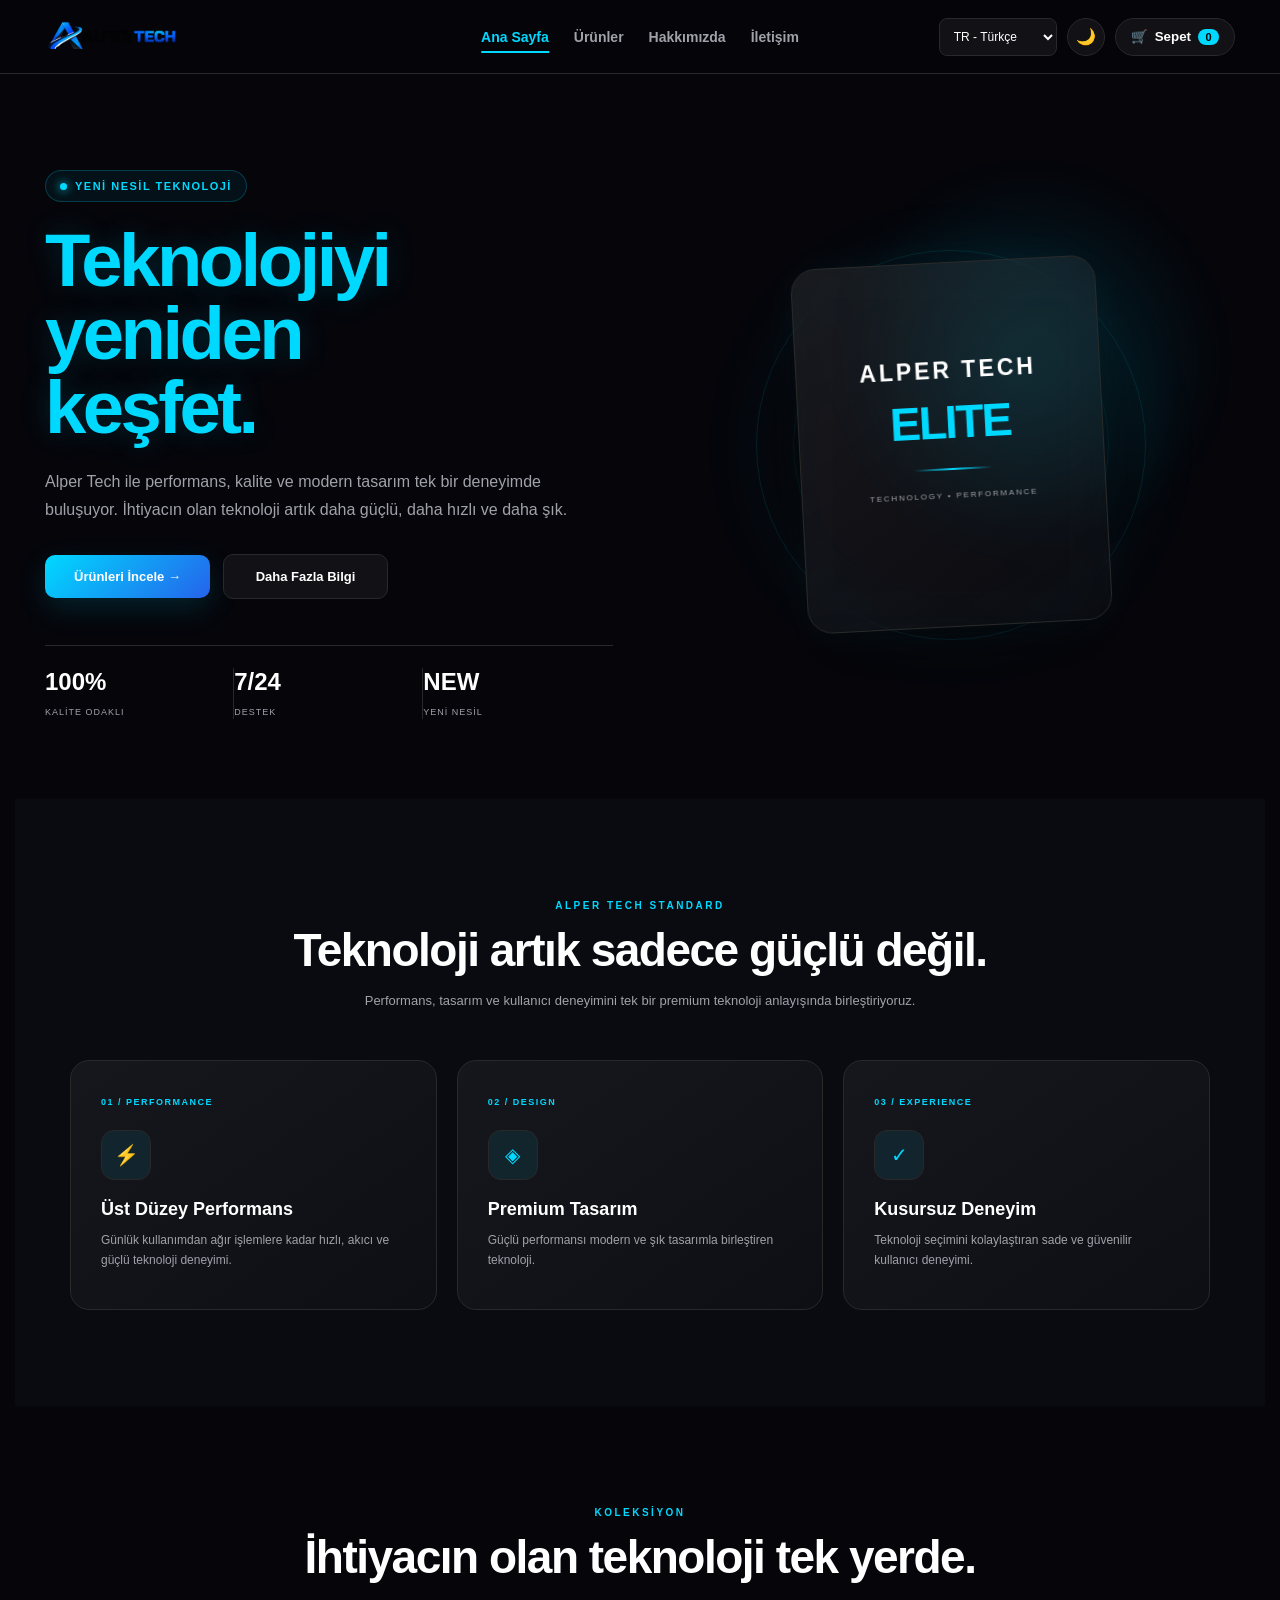
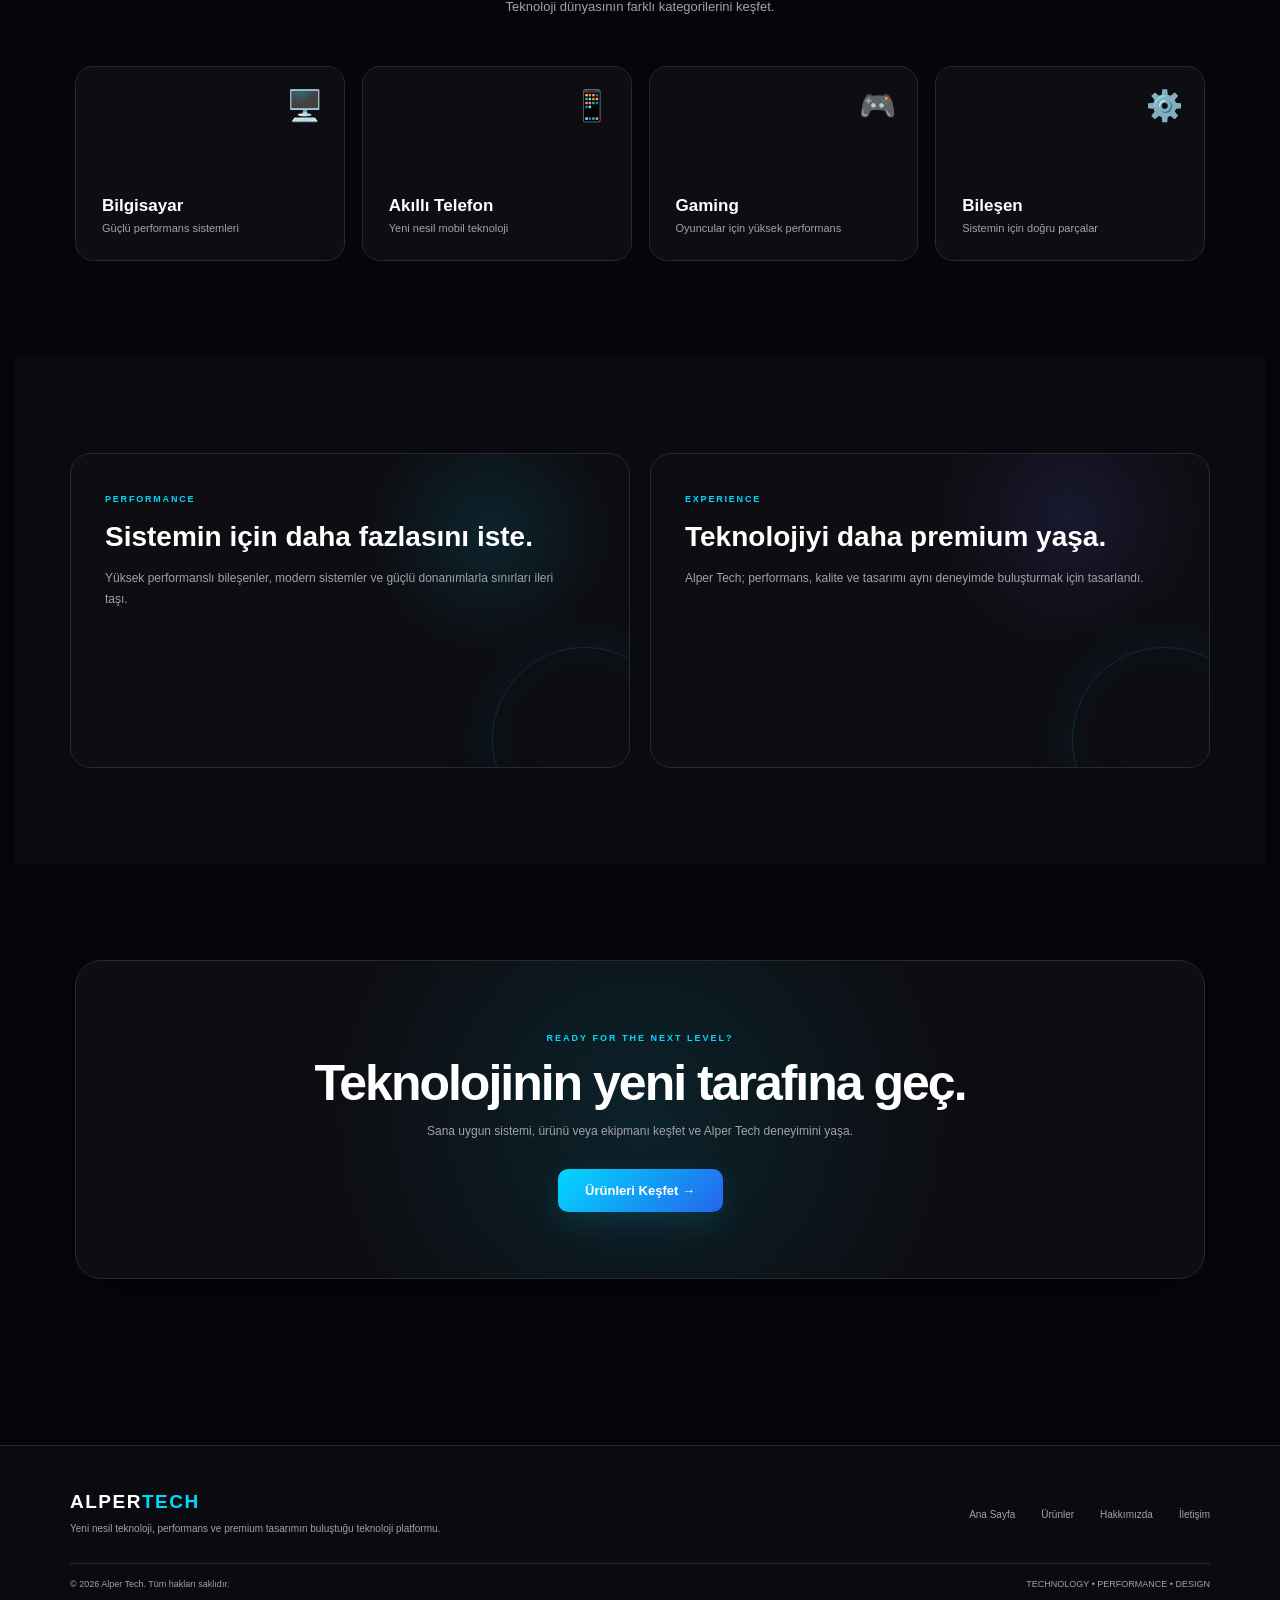
==== commit a1459951: "logo.png fix" ====
--- a/index.html
+++ b/index.html
@@ -1420,7 +1420,7 @@
         src="Logo.png"
         alt="Alper Tech"
         class="site-logo"
-        onerror="this.onerror=null;this.src='Logo.png.png';"
+        onerror="this.onerror=null;this.src='logo.png';"
     >
 
 </a>
@@ -3177,4 +3177,4 @@
 </script>
 
 </body>
-</html>+</html>
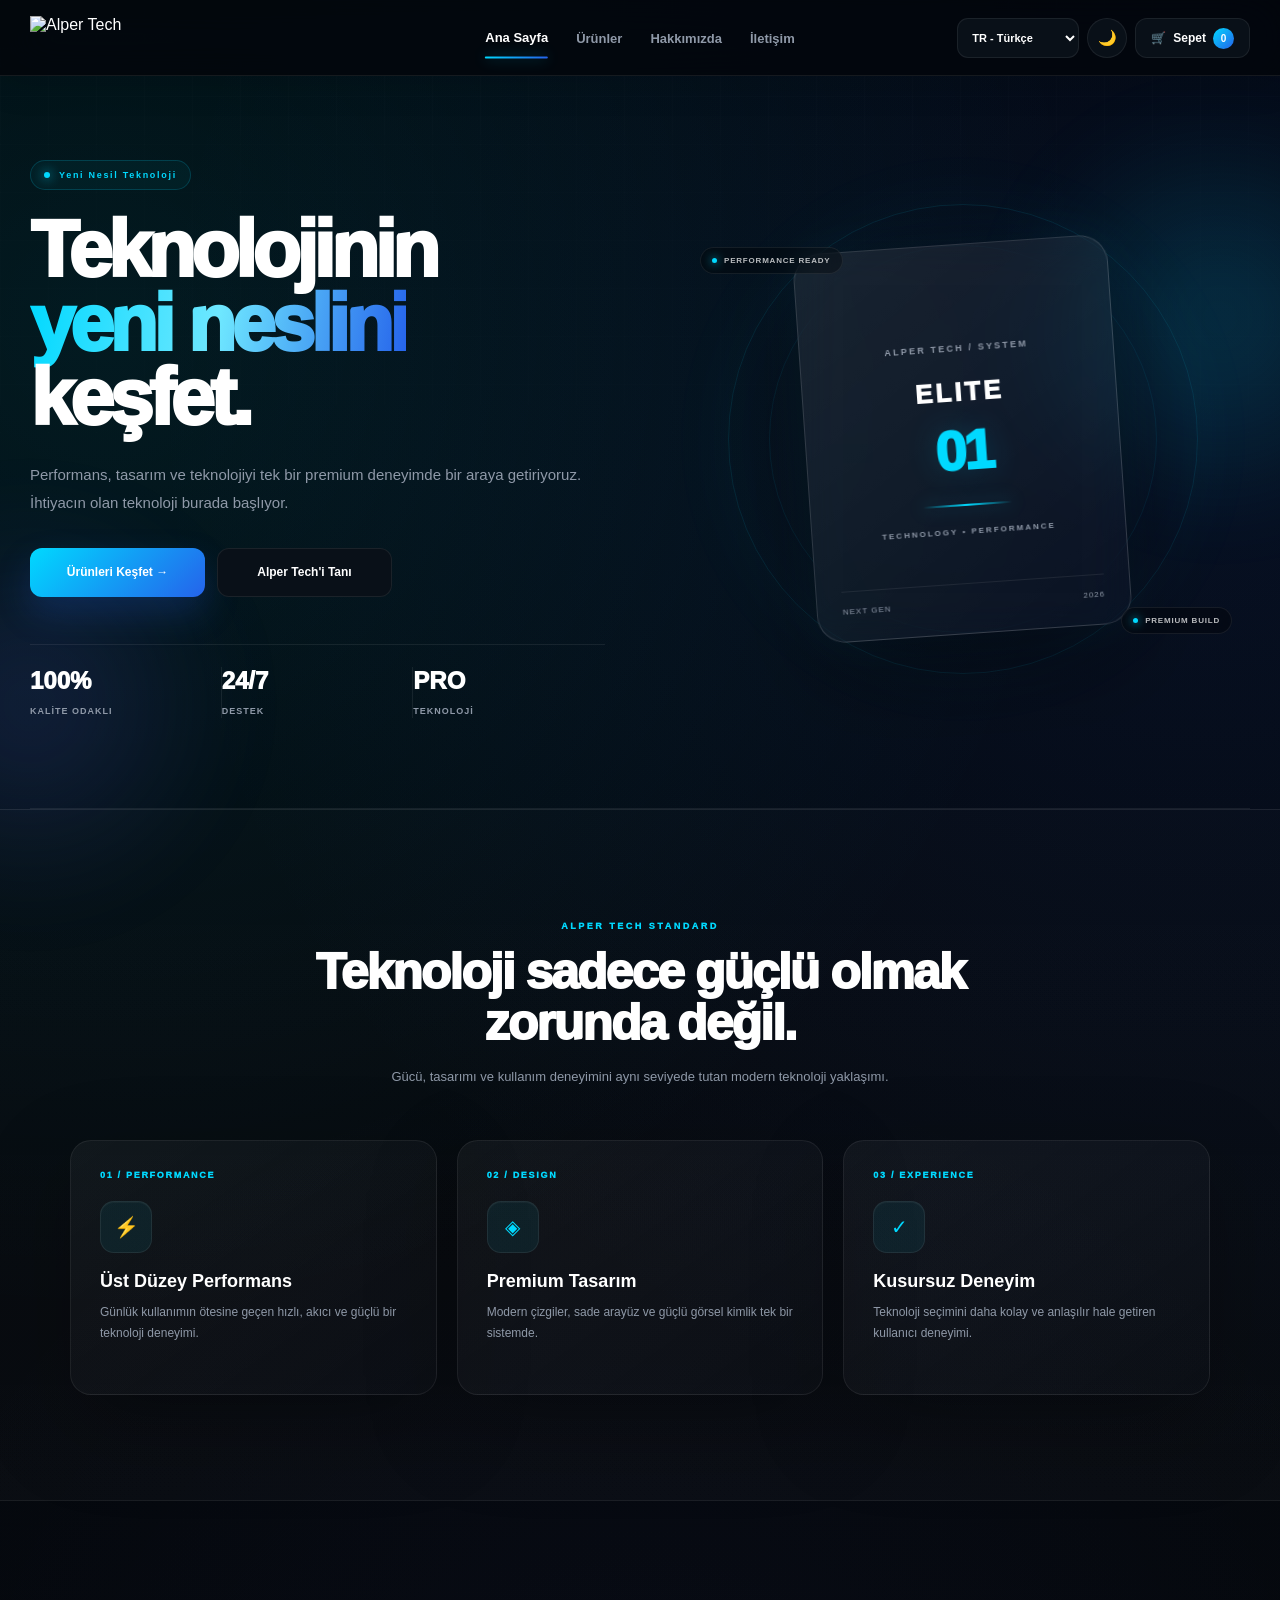
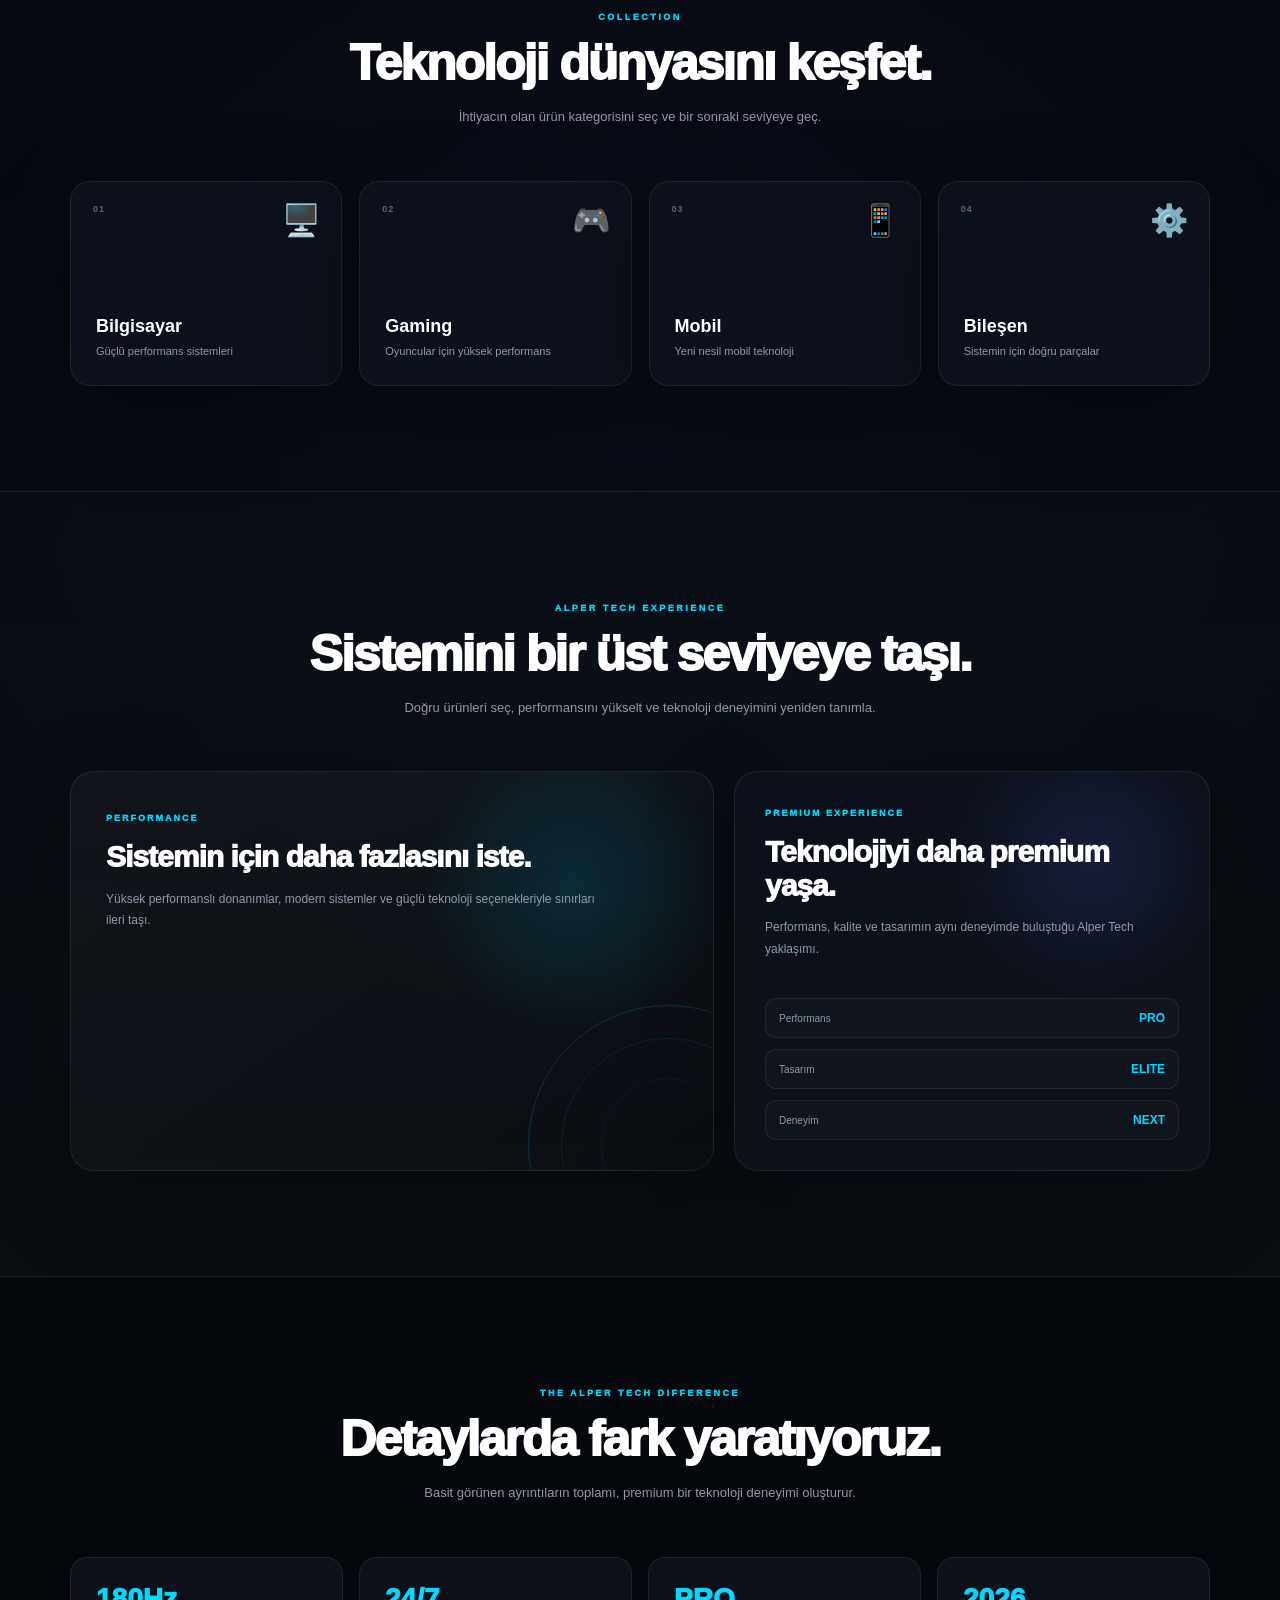
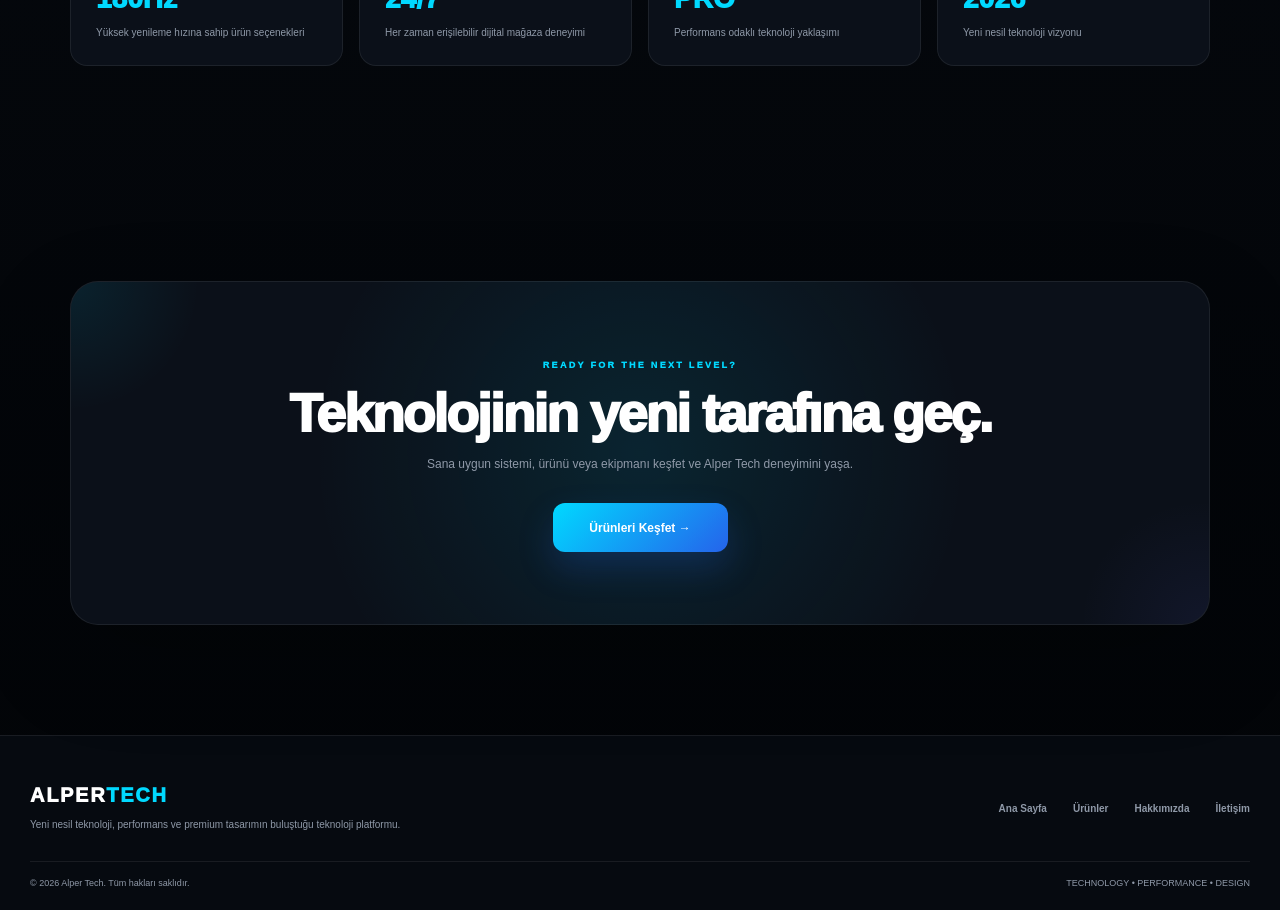
==== commit d8dba11e: "update style.css" ====
--- a/index.html
+++ b/index.html
@@ -4,1403 +4,4179 @@
 <head>
 
 <meta charset="UTF-8">
-<meta name="viewport" content="width=device-width, initial-scale=1.0">
+
+<meta
+    name="viewport"
+    content="width=device-width, initial-scale=1.0"
+>
 
 <title>Alper Tech | Ana Sayfa</title>
 
 <style>
 
-*{
-    margin:0;
-    padding:0;
-    box-sizing:border-box;
-    font-family:Arial,Helvetica,sans-serif;
-}
-
-:root{
-    --bg:#05050a;
-    --bg2:#090b11;
-    --header:rgba(5,5,10,.95);
-    --card:#0d0d12;
-    --input:#111116;
-    --border:#292929;
-    --text:#fff;
-    --muted:#a1a1aa;
-    --blue:#00d9ff;
-    --blue-dark:#2563eb;
-}
-
-body.light{
-    --bg:#f5f7fa;
-    --bg2:#fff;
-    --header:rgba(255,255,255,.96);
-    --card:#fff;
-    --input:#f1f5f9;
-    --border:#d9dee7;
-    --text:#111;
-    --muted:#64748b;
-    --blue:#2563eb;
-    --blue-dark:#1d4ed8;
-}
-
-body{
-    min-height:100vh;
-    background:var(--bg);
-    color:var(--text);
-    overflow-x:hidden;
-    transition:.3s;
-}
-
-a{
-    color:inherit;
-    text-decoration:none;
-}
+/* =========================================================
+   ALPER TECH
+   PREMIUM TECHNOLOGY STORE
+   HOMEPAGE V4
+========================================================= */
+
+
+/* =========================================================
+   RESET
+========================================================= */
+
+*,
+*::before,
+*::after {
+
+    margin: 0;
+    padding: 0;
+
+    box-sizing: border-box;
+
+    font-family:
+        Arial,
+        Helvetica,
+        sans-serif;
+}
+
+
+/* =========================================================
+   GLOBAL VARIABLES
+========================================================= */
+
+:root {
+
+    --site-width: 1340px;
+    --site-side: 30px;
+
+    --header-height: 76px;
+    --content-top: 135px;
+
+    --bg: #020407;
+    --bg-soft: #060a10;
+    --bg-card: #0b1119;
+
+    --header:
+        rgba(3,6,10,.82);
+
+    --card:
+        rgba(12,18,27,.94);
+
+    --card-soft:
+        rgba(17,24,34,.88);
+
+    --input:
+        #091018;
+
+    --text:
+        #ffffff;
+
+    --muted:
+        #8f99a8;
+
+    --muted-2:
+        #596575;
+
+    --border:
+        rgba(255,255,255,.075);
+
+    --border-strong:
+        rgba(255,255,255,.14);
+
+    --blue:
+        #00d9ff;
+
+    --blue-2:
+        #2563eb;
+
+    --purple:
+        #6366f1;
+
+    --green:
+        #22c55e;
+
+    --red:
+        #ef4444;
+
+    --shadow:
+        0 30px 90px rgba(0,0,0,.30);
+}
+
+
+body.light {
+
+    --bg:
+        #eef2f7;
+
+    --bg-soft:
+        #f7f9fc;
+
+    --bg-card:
+        #ffffff;
+
+    --header:
+        rgba(255,255,255,.86);
+
+    --card:
+        rgba(255,255,255,.97);
+
+    --card-soft:
+        rgba(248,250,252,.98);
+
+    --input:
+        #f1f5f9;
+
+    --text:
+        #0f172a;
+
+    --muted:
+        #64748b;
+
+    --muted-2:
+        #94a3b8;
+
+    --border:
+        rgba(15,23,42,.08);
+
+    --border-strong:
+        rgba(15,23,42,.14);
+
+    --blue:
+        #2563eb;
+
+    --blue-2:
+        #1d4ed8;
+
+    --purple:
+        #6366f1;
+}
+
+
+/* =========================================================
+   DOCUMENT
+========================================================= */
+
+html {
+
+    min-height: 100%;
+
+    scroll-behavior: smooth;
+
+    scroll-padding-top: 110px;
+}
+
+
+body {
+
+    min-width: 320px;
+
+    min-height: 100vh;
+
+    color: var(--text);
+
+    overflow-x: hidden;
+
+    background:
+
+        radial-gradient(
+            circle at 8% 8%,
+            rgba(0,217,255,.10),
+            transparent 25%
+        ),
+
+        radial-gradient(
+            circle at 94% 10%,
+            rgba(37,99,235,.12),
+            transparent 27%
+        ),
+
+        radial-gradient(
+            circle at 50% 45%,
+            rgba(99,102,241,.035),
+            transparent 35%
+        ),
+
+        linear-gradient(
+            180deg,
+            var(--bg),
+            var(--bg-soft) 55%,
+            var(--bg)
+        );
+
+    transition:
+        background .3s ease,
+        color .3s ease;
+}
+
+
+/* =========================================================
+   BACKGROUND GRID
+========================================================= */
+
+body::before {
+
+    content: "";
+
+    position: fixed;
+
+    inset: 0;
+
+    pointer-events: none;
+
+    z-index: -5;
+
+    background:
+
+        linear-gradient(
+            rgba(255,255,255,.012) 1px,
+            transparent 1px
+        ),
+
+        linear-gradient(
+            90deg,
+            rgba(255,255,255,.012) 1px,
+            transparent 1px
+        );
+
+    background-size:
+        48px 48px;
+
+    mask-image:
+        linear-gradient(
+            to bottom,
+            black,
+            transparent 90%
+        );
+}
+
+
+/* =========================================================
+   AMBIENT LIGHT
+========================================================= */
+
+.ambient {
+
+    position: fixed;
+
+    width: 420px;
+    height: 420px;
+
+    border-radius: 50%;
+
+    pointer-events: none;
+
+    filter: blur(50px);
+
+    opacity: .18;
+
+    z-index: -4;
+}
+
+.ambient.one {
+
+    top: 12%;
+
+    right: -150px;
+
+    background:
+        radial-gradient(
+            circle,
+            var(--blue),
+            transparent 70%
+        );
+}
+
+.ambient.two {
+
+    top: 55%;
+
+    left: -180px;
+
+    background:
+        radial-gradient(
+            circle,
+            var(--purple),
+            transparent 70%
+        );
+}
+
+
+/* =========================================================
+   GENERIC
+========================================================= */
+
+a {
+
+    color: inherit;
+
+    text-decoration: none;
+}
+
 
 button,
 input,
-select,
-textarea{
-    font-family:inherit;
-}
-
-/* =====================================================
+select {
+
+    font-family: inherit;
+}
+
+
+button {
+
+    cursor: pointer;
+}
+
+
+/* =========================================================
    HEADER
-===================================================== */
-
-header{
-    position:fixed;
-    top:0;
-    left:0;
-    width:100%;
-    background:var(--header);
-    border-bottom:1px solid var(--border);
-    backdrop-filter:blur(15px);
-    z-index:1000;
-}
-
-.header-inner{
-    max-width:1250px;
-    margin:auto;
-    padding:14px 30px;
-    display:flex;
-    align-items:center;
-    justify-content:space-between;
-    gap:25px;
-    position:relative;
-}
-
-/* =====================================================
+========================================================= */
+
+header {
+
+    position: fixed !important;
+
+    top: 0 !important;
+    left: 0 !important;
+    right: 0 !important;
+
+    width: 100% !important;
+
+    height:
+        var(--header-height) !important;
+
+    background:
+        var(--header);
+
+    border-bottom:
+        1px solid var(--border);
+
+    backdrop-filter:
+        blur(24px)
+        saturate(150%);
+
+    -webkit-backdrop-filter:
+        blur(24px)
+        saturate(150%);
+
+    z-index:
+        1000 !important;
+
+    box-shadow:
+        0 10px 35px rgba(0,0,0,.10);
+}
+
+
+.header-inner {
+
+    width:
+        min(
+            calc(100% - 60px),
+            var(--site-width)
+        ) !important;
+
+    height:
+        var(--header-height) !important;
+
+    margin:
+        auto !important;
+
+    padding:
+        0 !important;
+
+    position:
+        relative;
+
+    display:
+        flex !important;
+
+    align-items:
+        center;
+
+    justify-content:
+        space-between;
+
+    gap:
+        25px;
+}
+
+
+/* =========================================================
    LOGO
-===================================================== */
-
-.logo{
-    width:145px;
-    height:45px;
-    display:flex;
-    align-items:center;
-    text-decoration:none;
-    white-space:nowrap;
-}
-
-.site-logo{
-    width:145px;
-    height:45px;
-    object-fit:contain;
-    object-position:left center;
-    display:block;
-}
-
-/* =====================================================
+========================================================= */
+
+.logo {
+
+    width:
+        145px;
+
+    height:
+        45px;
+
+    display:
+        flex;
+
+    align-items:
+        center;
+
+    flex:
+        0 0 auto;
+}
+
+
+.site-logo {
+
+    width:
+        145px;
+
+    height:
+        45px;
+
+    display:
+        block;
+
+    object-fit:
+        contain;
+
+    object-position:
+        left center;
+
+    transition:
+        transform .25s ease,
+        filter .25s ease;
+}
+
+
+.logo:hover .site-logo {
+
+    transform:
+        translateY(-1px);
+
+    filter:
+        drop-shadow(
+            0 0 18px
+            rgba(0,217,255,.14)
+        );
+}
+
+
+/* =========================================================
    NAV
-===================================================== */
-
-nav{
-    position:absolute;
-    left:50%;
-    top:50%;
-    transform:translate(-50%,-50%);
-    display:flex;
-    align-items:center;
-    justify-content:center;
-    gap:25px;
-    white-space:nowrap;
-}
-
-nav a{
-    position:relative;
-    color:var(--muted);
-    font-size:14px;
-    font-weight:600;
-    transition:.2s;
-}
+========================================================= */
+
+nav {
+
+    position:
+        absolute !important;
+
+    left:
+        50% !important;
+
+    top:
+        50% !important;
+
+    transform:
+        translate(-50%,-50%) !important;
+
+    display:
+        flex !important;
+
+    align-items:
+        center;
+
+    gap:
+        28px;
+
+    white-space:
+        nowrap;
+}
+
+
+nav a {
+
+    position:
+        relative;
+
+    padding:
+        8px 0;
+
+    color:
+        var(--muted);
+
+    font-size:
+        13px;
+
+    font-weight:
+        800;
+
+    transition:
+        color .2s ease,
+        transform .2s ease;
+}
+
 
 nav a:hover,
-nav a.active{
-    color:var(--blue);
-}
-
-nav a::after{
-    content:"";
-    position:absolute;
-    left:50%;
-    bottom:-8px;
-    width:0;
-    height:2px;
-    transform:translateX(-50%);
-    background:var(--blue);
-    transition:.2s;
-}
+nav a.active {
+
+    color:
+        var(--text);
+
+    transform:
+        translateY(-1px);
+}
+
+
+nav a::after {
+
+    content:
+        "";
+
+    position:
+        absolute;
+
+    left:
+        50%;
+
+    bottom:
+        -6px;
+
+    width:
+        0;
+
+    height:
+        2px;
+
+    transform:
+        translateX(-50%);
+
+    border-radius:
+        99px;
+
+    background:
+        linear-gradient(
+            90deg,
+            var(--blue),
+            var(--blue-2)
+        );
+
+    box-shadow:
+        0 0 14px
+        rgba(0,217,255,.45);
+
+    transition:
+        width .2s ease;
+}
+
 
 nav a:hover::after,
-nav a.active::after{
-    width:100%;
-}
-
-/* =====================================================
-   CONTROLS
-===================================================== */
-
-.controls{
-    margin-left:auto;
-    display:flex;
-    align-items:center;
-    gap:10px;
-}
-
-.lang-select{
-    height:38px;
-    min-width:118px;
-    background:var(--input);
-    color:var(--text);
-    border:1px solid var(--border);
-    border-radius:8px;
-    padding:0 10px;
-    outline:none;
-    cursor:pointer;
-    font-size:12px;
-    transition:.2s;
-}
+nav a.active::after {
+
+    width:
+        100%;
+}
+
+
+/* =========================================================
+   HEADER CONTROLS
+========================================================= */
+
+.controls {
+
+    display:
+        flex;
+
+    align-items:
+        center;
+
+    gap:
+        8px;
+
+    margin-left:
+        auto;
+}
+
+
+.lang-select {
+
+    width:
+        122px;
+
+    min-width:
+        122px;
+
+    height:
+        40px;
+
+    padding:
+        0 10px;
+
+    border:
+        1px solid var(--border);
+
+    border-radius:
+        11px;
+
+    outline:
+        none;
+
+    background:
+        var(--input);
+
+    color:
+        var(--text);
+
+    font-size:
+        11px;
+
+    font-weight:
+        700;
+
+    cursor:
+        pointer;
+
+    transition:
+        .2s;
+}
+
 
 .lang-select:hover,
-.lang-select:focus{
-    border-color:var(--blue);
-    box-shadow:0 0 15px rgba(0,217,255,.08);
-}
-
-.lang-select option{
-    background:#10131a;
-    color:#fff;
-}
-
-body.light .lang-select option{
-    background:#fff;
-    color:#111;
-}
-
-.theme-btn{
-    width:38px;
-    height:38px;
-    border-radius:50%;
-    background:var(--input);
-    color:var(--text);
-    border:1px solid var(--border);
-    cursor:pointer;
-    font-size:16px;
-    transition:.2s;
-}
-
-.theme-btn:hover{
-    border-color:var(--blue);
-    transform:translateY(-1px);
-}
-
-.cart-btn{
-    height:38px;
-    padding:0 15px;
-    border-radius:25px;
-    background:var(--input);
-    color:var(--text);
-    border:1px solid var(--border);
-    display:flex;
-    align-items:center;
-    gap:7px;
-    cursor:pointer;
-    font-weight:600;
-    transition:.2s;
-}
-
-.cart-btn:hover{
-    border-color:var(--blue);
-    transform:translateY(-1px);
-}
-
-.cart-count{
-    min-width:21px;
-    padding:2px 6px;
-    border-radius:20px;
-    background:var(--blue);
-    color:#000;
-    font-size:11px;
-    text-align:center;
-    font-weight:900;
-}
-
-/* =====================================================
+.lang-select:focus {
+
+    border-color:
+        var(--blue);
+
+    box-shadow:
+        0 0 0 4px
+        rgba(0,217,255,.05);
+}
+
+
+.lang-select option {
+
+    background:
+        #0b1118;
+
+    color:
+        #ffffff;
+}
+
+
+body.light .lang-select option {
+
+    background:
+        #ffffff;
+
+    color:
+        #111827;
+}
+
+
+/* =========================================================
+   THEME BUTTON
+========================================================= */
+
+.theme-btn {
+
+    width:
+        40px;
+
+    min-width:
+        40px;
+
+    height:
+        40px;
+
+    padding:
+        0;
+
+    border-radius:
+        50%;
+
+    border:
+        1px solid var(--border);
+
+    background:
+        var(--input);
+
+    color:
+        var(--text);
+
+    display:
+        flex;
+
+    align-items:
+        center;
+
+    justify-content:
+        center;
+
+    font-size:
+        15px;
+
+    transition:
+        .25s;
+}
+
+
+.theme-btn:hover {
+
+    transform:
+        translateY(-2px)
+        rotate(7deg);
+
+    border-color:
+        var(--blue);
+}
+
+
+/* =========================================================
+   CART BUTTON
+========================================================= */
+
+.cart-btn {
+
+    height:
+        40px;
+
+    padding:
+        0 15px;
+
+    border-radius:
+        12px;
+
+    border:
+        1px solid var(--border);
+
+    background:
+        var(--input);
+
+    color:
+        var(--text);
+
+    display:
+        flex;
+
+    align-items:
+        center;
+
+    gap:
+        7px;
+
+    font-size:
+        12px;
+
+    font-weight:
+        800;
+
+    transition:
+        .25s;
+}
+
+
+.cart-btn:hover {
+
+    transform:
+        translateY(-2px);
+
+    border-color:
+        var(--blue);
+}
+
+
+.cart-count {
+
+    min-width:
+        21px;
+
+    height:
+        21px;
+
+    padding:
+        0 6px;
+
+    border-radius:
+        99px;
+
+    display:
+        inline-flex;
+
+    align-items:
+        center;
+
+    justify-content:
+        center;
+
+    background:
+        linear-gradient(
+            135deg,
+            var(--blue),
+            var(--blue-2)
+        );
+
+    color:
+        #ffffff;
+
+    font-size:
+        10px;
+
+    font-weight:
+        900;
+}
+
+
+/* =========================================================
    MAIN
-===================================================== */
-
-main{
-    max-width:1250px;
-    margin:auto;
-    padding:140px 30px 70px;
-}
-
-/* =====================================================
+========================================================= */
+
+main {
+
+    width:
+        min(
+            calc(100% - 60px),
+            var(--site-width)
+        ) !important;
+
+    margin:
+        auto !important;
+
+    padding-top:
+        var(--content-top) !important;
+
+    padding-bottom:
+        0 !important;
+}
+
+
+/* =========================================================
    HERO
-===================================================== */
-
-.hero{
-    min-height:610px;
-    display:grid;
-    grid-template-columns:1fr 1fr;
-    gap:55px;
-    align-items:center;
-    padding:30px 0 80px;
-    position:relative;
-}
-
-.hero::before{
-    content:"";
-    position:absolute;
-    width:410px;
-    height:410px;
-    right:0;
-    top:15px;
-    border-radius:50%;
-    background:radial-gradient(
-        circle,
-        rgba(0,217,255,.14),
-        transparent 68%
-    );
-    filter:blur(12px);
-    pointer-events:none;
-}
-
-.hero-content{
-    position:relative;
-    z-index:2;
-    text-align:left;
-    max-width:650px;
-}
-
-.badge{
-    display:inline-flex;
-    align-items:center;
-    gap:8px;
-    padding:9px 14px;
-    margin-bottom:22px;
-    border-radius:50px;
-    border:1px solid rgba(0,217,255,.22);
-    background:rgba(0,217,255,.06);
-    color:var(--blue);
-    font-size:11px;
-    font-weight:800;
-    letter-spacing:1.5px;
-    text-transform:uppercase;
-}
-
-.badge-dot{
-    width:7px;
-    height:7px;
-    border-radius:50%;
-    background:var(--blue);
-    box-shadow:0 0 10px var(--blue);
-}
-
-.hero h1{
-    max-width:650px;
-    font-size:clamp(48px,5.8vw,76px);
-    line-height:.99;
-    letter-spacing:-3.5px;
-    font-weight:900;
-    margin-bottom:24px;
-}
-
-.hero h1 span{
-    color:var(--blue);
-    text-shadow:0 0 30px rgba(0,217,255,.18);
-}
-
-.hero p{
-    max-width:590px;
-    color:var(--muted);
-    font-size:16px;
-    line-height:1.75;
-    margin-bottom:30px;
-}
-
-.buttons{
-    display:flex;
-    align-items:center;
-    gap:13px;
-    flex-wrap:wrap;
-}
-
-.button{
-    min-width:165px;
-    padding:14px 22px;
-    display:inline-flex;
-    align-items:center;
-    justify-content:center;
-    border-radius:10px;
-    font-size:13px;
-    font-weight:800;
-    transition:.25s;
-}
-
-.primary{
-    background:linear-gradient(
-        135deg,
-        var(--blue),
-        var(--blue-dark)
-    );
-    color:#fff;
-    box-shadow:0 10px 30px rgba(0,217,255,.14);
-}
-
-.primary:hover{
-    transform:translateY(-2px);
-    box-shadow:0 14px 35px rgba(0,217,255,.25);
-}
-
-.secondary{
-    background:var(--input);
-    color:var(--text);
-    border:1px solid var(--border);
-}
-
-.secondary:hover{
-    border-color:var(--blue);
-    transform:translateY(-2px);
-}
-
-/* =====================================================
-   HERO VISUAL
-===================================================== */
-
-.hero-visual{
-    position:relative;
-    min-height:450px;
-    display:flex;
-    align-items:center;
-    justify-content:center;
-}
-
-.ring{
-    position:absolute;
-    width:390px;
-    height:390px;
-    border-radius:50%;
-    border:1px solid rgba(0,217,255,.13);
+========================================================= */
+
+.hero {
+
+    min-height:
+        650px;
+
+    display:
+        grid;
+
+    grid-template-columns:
+        1fr 1fr;
+
+    align-items:
+        center;
+
+    gap:
+        70px;
+
+    position:
+        relative;
+
+    padding:
+        25px 0 90px;
+}
+
+
+/* =========================================================
+   HERO LEFT
+========================================================= */
+
+.hero-left {
+
+    position:
+        relative;
+
+    z-index:
+        2;
+}
+
+
+.eyebrow {
+
+    width:
+        max-content;
+
+    display:
+        flex;
+
+    align-items:
+        center;
+
+    gap:
+        9px;
+
+    padding:
+        9px 13px;
+
+    border:
+        1px solid
+        rgba(0,217,255,.18);
+
+    border-radius:
+        999px;
+
+    background:
+        rgba(0,217,255,.045);
+
+    color:
+        var(--blue);
+
+    font-size:
+        9px;
+
+    font-weight:
+        900;
+
+    letter-spacing:
+        1.7px;
+
+    margin-bottom:
+        23px;
+}
+
+
+.eyebrow-dot {
+
+    width:
+        6px;
+
+    height:
+        6px;
+
+    border-radius:
+        50%;
+
+    background:
+        var(--blue);
+
     box-shadow:
-        0 0 70px rgba(0,217,255,.05),
-        inset 0 0 65px rgba(0,217,255,.035);
-}
-
-.ring::before{
-    content:"";
-    position:absolute;
-    inset:36px;
-    border-radius:50%;
-    border:1px solid rgba(0,217,255,.08);
-}
-
-.visual-card{
-    position:relative;
-    z-index:2;
-    width:305px;
-    height:365px;
-    display:flex;
-    flex-direction:column;
-    align-items:center;
-    justify-content:center;
-    border-radius:25px;
-    background:linear-gradient(
-        145deg,
-        rgba(255,255,255,.08),
-        rgba(255,255,255,.018)
-    );
-    border:1px solid var(--border);
-    backdrop-filter:blur(18px);
+        0 0 12px
+        var(--blue);
+}
+
+
+.hero-title {
+
+    max-width:
+        720px;
+
+    font-size:
+        clamp(
+            52px,
+            6.2vw,
+            84px
+        );
+
+    line-height:
+        .93;
+
+    letter-spacing:
+        -4.7px;
+
+    font-weight:
+        950;
+
+    margin-bottom:
+        27px;
+}
+
+
+.hero-title .white {
+
+    color:
+        var(--text);
+}
+
+
+.hero-title .gradient {
+
+    color:
+        transparent;
+
+    background:
+        linear-gradient(
+            100deg,
+            var(--blue),
+            #6ee7ff,
+            var(--blue-2)
+        );
+
+    -webkit-background-clip:
+        text;
+
+    background-clip:
+        text;
+}
+
+
+.hero-description {
+
+    max-width:
+        600px;
+
+    color:
+        var(--muted);
+
+    font-size:
+        15px;
+
+    line-height:
+        1.85;
+
+    margin-bottom:
+        31px;
+}
+
+
+/* =========================================================
+   HERO ACTIONS
+========================================================= */
+
+.hero-actions {
+
+    display:
+        flex;
+
+    align-items:
+        center;
+
+    gap:
+        12px;
+
+    flex-wrap:
+        wrap;
+}
+
+
+.hero-button {
+
+    min-width:
+        175px;
+
+    min-height:
+        49px;
+
+    padding:
+        14px 22px;
+
+    display:
+        inline-flex;
+
+    align-items:
+        center;
+
+    justify-content:
+        center;
+
+    border-radius:
+        12px;
+
+    font-size:
+        12px;
+
+    font-weight:
+        900;
+
+    transition:
+        .25s;
+}
+
+
+.hero-button.primary {
+
+    color:
+        #ffffff;
+
+    background:
+        linear-gradient(
+            135deg,
+            var(--blue),
+            var(--blue-2)
+        );
+
     box-shadow:
-        0 28px 75px rgba(0,0,0,.35),
-        0 0 45px rgba(0,217,255,.05);
-    transform:rotate(-3deg);
-    transition:.4s;
-}
-
-.visual-card:hover{
-    transform:rotate(0deg) translateY(-8px);
-}
-
-.visual-card h3{
-    font-size:23px;
-    letter-spacing:3px;
-    margin-bottom:11px;
-}
-
-.visual-card strong{
-    font-size:46px;
-    font-weight:900;
-    letter-spacing:-2px;
-    color:var(--blue);
-}
-
-.visual-line{
-    width:78px;
-    height:2px;
-    margin:19px auto;
-    background:linear-gradient(
-        90deg,
-        transparent,
-        var(--blue),
-        transparent
-    );
-}
-
-.visual-card p{
-    color:var(--muted);
-    font-size:8px;
-    letter-spacing:1.8px;
-}
-
-/* =====================================================
-   STATS
-===================================================== */
-
-.stats{
-    display:grid;
-    grid-template-columns:repeat(3,1fr);
-    max-width:620px;
-    margin-top:46px;
-    padding-top:22px;
-    border-top:1px solid var(--border);
-}
-
-.stat{
-    padding-right:16px;
-    text-align:left;
-}
-
-.stat:not(:last-child){
-    border-right:1px solid var(--border);
-}
-
-.stat strong{
-    display:block;
-    font-size:24px;
-    margin-bottom:5px;
-}
-
-.stat span{
-    color:var(--muted);
-    font-size:9px;
-    letter-spacing:1px;
-    text-transform:uppercase;
-}
-
-/* =====================================================
-   SECTIONS
-===================================================== */
-
-.features,
-.categories,
-.showcase-section,
-.cta{
-    padding:96px 30px;
-}
-
-.features,
-.showcase-section{
-    margin-left:-30px;
-    margin-right:-30px;
-    background:var(--bg2);
-}
-
-.section-title{
-    max-width:700px;
-    margin:0 auto 48px;
-    text-align:center;
-}
-
-.section-title small{
-    color:var(--blue);
-    font-size:10px;
-    font-weight:900;
-    letter-spacing:2.5px;
-    text-transform:uppercase;
-}
-
-.section-title h2{
-    margin-top:13px;
-    font-size:clamp(30px,4vw,46px);
-    line-height:1.05;
-    letter-spacing:-1.5px;
-}
-
-.section-title p{
-    margin-top:15px;
-    color:var(--muted);
-    line-height:1.7;
-    font-size:13px;
-}
-
-/* =====================================================
-   FEATURES
-===================================================== */
-
-.feature-grid{
-    max-width:1140px;
-    margin:auto;
-    display:grid;
-    grid-template-columns:repeat(3,1fr);
-    gap:20px;
-}
-
-.feature-card{
-    min-height:250px;
-    padding:30px;
-    border-radius:19px;
-    border:1px solid var(--border);
-    background:linear-gradient(
-        145deg,
-        rgba(255,255,255,.05),
-        rgba(255,255,255,.015)
-    );
-    transition:.3s;
-}
-
-.feature-card:hover{
-    transform:translateY(-6px);
-    border-color:rgba(0,217,255,.24);
-    box-shadow:0 18px 45px rgba(0,0,0,.18);
-}
-
-.feature-number{
-    color:var(--blue);
-    font-size:9px;
-    font-weight:900;
-    letter-spacing:1.5px;
-}
-
-.icon{
-    width:50px;
-    height:50px;
-    margin:21px 0 19px;
-    border-radius:13px;
-    display:flex;
-    align-items:center;
-    justify-content:center;
-    background:rgba(0,217,255,.08);
-    border:1px solid var(--border);
-    color:var(--blue);
-    font-size:20px;
-}
-
-.feature-card h3{
-    font-size:18px;
-    margin-bottom:10px;
-}
-
-.feature-card p{
-    color:var(--muted);
-    font-size:12px;
-    line-height:1.7;
-}
-
-/* =====================================================
-   CATEGORIES
-===================================================== */
-
-.category-grid{
-    max-width:1140px;
-    margin:auto;
-    display:grid;
-    grid-template-columns:repeat(4,1fr);
-    gap:17px;
-}
-
-.category-card{
-    min-height:195px;
-    padding:26px;
-    border-radius:18px;
-    border:1px solid var(--border);
-    background:var(--card);
-    display:flex;
-    flex-direction:column;
-    justify-content:flex-end;
-    position:relative;
-    overflow:hidden;
-    transition:.3s;
-}
-
-.category-card:hover{
-    transform:translateY(-6px);
-    border-color:rgba(0,217,255,.23);
-}
-
-.category-icon{
-    position:absolute;
-    top:21px;
-    right:21px;
-    font-size:30px;
-}
-
-.category-card h3{
-    font-size:17px;
-    margin-bottom:6px;
-}
-
-.category-card p{
-    color:var(--muted);
-    font-size:11px;
-}
-
-/* =====================================================
-   SHOWCASE
-===================================================== */
-
-.showcase{
-    max-width:1140px;
-    margin:auto;
-    display:grid;
-    grid-template-columns:1fr 1fr;
-    gap:20px;
-}
-
-.showcase-card{
-    min-height:315px;
-    padding:34px;
-    border-radius:21px;
-    border:1px solid var(--border);
-    position:relative;
-    overflow:hidden;
+        0 16px 35px
+        rgba(37,99,235,.22);
+}
+
+
+.hero-button.primary:hover {
+
+    transform:
+        translateY(-3px);
+
+    box-shadow:
+        0 21px 45px
+        rgba(37,99,235,.32);
+}
+
+
+.hero-button.secondary {
+
+    color:
+        var(--text);
+
     background:
+        var(--input);
+
+    border:
+        1px solid var(--border);
+}
+
+
+.hero-button.secondary:hover {
+
+    transform:
+        translateY(-3px);
+
+    border-color:
+        var(--blue);
+}
+
+
+/* =========================================================
+   HERO TRUST
+========================================================= */
+
+.hero-trust {
+
+    margin-top:
+        47px;
+
+    padding-top:
+        22px;
+
+    border-top:
+        1px solid var(--border);
+
+    max-width:
+        630px;
+
+    display:
+        grid;
+
+    grid-template-columns:
+        repeat(3,1fr);
+}
+
+
+.trust-block {
+
+    padding-right:
+        18px;
+}
+
+
+.trust-block:not(:last-child) {
+
+    border-right:
+        1px solid var(--border);
+}
+
+
+.trust-number {
+
+    display:
+        block;
+
+    font-size:
+        24px;
+
+    font-weight:
+        950;
+
+    margin-bottom:
+        5px;
+}
+
+
+.trust-label {
+
+    color:
+        var(--muted);
+
+    font-size:
+        9px;
+
+    font-weight:
+        700;
+
+    text-transform:
+        uppercase;
+
+    letter-spacing:
+        1px;
+}
+
+
+/* =========================================================
+   HERO RIGHT
+========================================================= */
+
+.hero-right {
+
+    min-height:
+        500px;
+
+    position:
+        relative;
+
+    display:
+        flex;
+
+    align-items:
+        center;
+
+    justify-content:
+        center;
+}
+
+
+/* =========================================================
+   ORBIT
+========================================================= */
+
+.orbit {
+
+    position:
+        absolute;
+
+    width:
+        470px;
+
+    height:
+        470px;
+
+    border-radius:
+        50%;
+
+    border:
+        1px solid
+        rgba(0,217,255,.11);
+
+    box-shadow:
+
+        0 0 80px
+        rgba(0,217,255,.04),
+
+        inset
+        0 0 80px
+        rgba(0,217,255,.025);
+
+    animation:
+        orbitPulse
+        5s
+        ease-in-out
+        infinite;
+}
+
+
+.orbit::before {
+
+    content:
+        "";
+
+    position:
+        absolute;
+
+    inset:
+        40px;
+
+    border-radius:
+        50%;
+
+    border:
+        1px solid
+        rgba(0,217,255,.08);
+}
+
+
+.orbit::after {
+
+    content:
+        "";
+
+    position:
+        absolute;
+
+    inset:
+        105px;
+
+    border-radius:
+        50%;
+
+    border:
+        1px solid
+        rgba(37,99,235,.08);
+}
+
+
+@keyframes orbitPulse {
+
+    0%,
+    100% {
+
+        transform:
+            scale(1);
+
+        opacity:
+            .8;
+    }
+
+    50% {
+
+        transform:
+            scale(1.025);
+
+        opacity:
+            1;
+    }
+}
+
+
+/* =========================================================
+   HERO DEVICE
+========================================================= */
+
+.hero-device {
+
+    width:
+        315px;
+
+    height:
+        390px;
+
+    position:
+        relative;
+
+    z-index:
+        5;
+
+    display:
+        flex;
+
+    flex-direction:
+        column;
+
+    align-items:
+        center;
+
+    justify-content:
+        center;
+
+    border:
+        1px solid var(--border-strong);
+
+    border-radius:
+        28px;
+
+    background:
+
+        linear-gradient(
+            145deg,
+            rgba(255,255,255,.075),
+            rgba(255,255,255,.012)
+        );
+
+    box-shadow:
+
+        0 35px 100px
+        rgba(0,0,0,.40),
+
+        0 0 55px
+        rgba(0,217,255,.055);
+
+    backdrop-filter:
+        blur(22px);
+
+    transform:
+        rotate(-4deg);
+
+    transition:
+        .45s;
+}
+
+
+.hero-device:hover {
+
+    transform:
+        rotate(0deg)
+        translateY(-10px);
+}
+
+
+.device-top {
+
+    color:
+        var(--muted);
+
+    font-size:
+        9px;
+
+    letter-spacing:
+        2.2px;
+
+    font-weight:
+        800;
+
+    margin-bottom:
+        24px;
+}
+
+
+.device-title {
+
+    font-size:
+        26px;
+
+    letter-spacing:
+        3px;
+
+    font-weight:
+        950;
+}
+
+
+.device-main {
+
+    margin-top:
+        10px;
+
+    font-size:
+        56px;
+
+    font-weight:
+        950;
+
+    letter-spacing:
+        -3px;
+
+    color:
+        var(--blue);
+
+    text-shadow:
+        0 0 32px
+        rgba(0,217,255,.2);
+}
+
+
+.device-line {
+
+    width:
+        90px;
+
+    height:
+        2px;
+
+    margin:
+        21px 0;
+
+    background:
+        linear-gradient(
+            90deg,
+            transparent,
+            var(--blue),
+            transparent
+        );
+
+    box-shadow:
+        0 0 18px
+        rgba(0,217,255,.35);
+}
+
+
+.device-caption {
+
+    color:
+        var(--muted);
+
+    font-size:
+        8px;
+
+    letter-spacing:
+        2px;
+
+    font-weight:
+        800;
+}
+
+
+.device-bottom {
+
+    position:
+        absolute;
+
+    bottom:
+        25px;
+
+    left:
+        25px;
+
+    right:
+        25px;
+
+    display:
+        flex;
+
+    justify-content:
+        space-between;
+
+    align-items:
+        center;
+
+    padding-top:
+        15px;
+
+    border-top:
+        1px solid var(--border);
+}
+
+
+.device-bottom span {
+
+    color:
+        var(--muted);
+
+    font-size:
+        8px;
+
+    letter-spacing:
+        1px;
+}
+
+
+/* =========================================================
+   FLOATING TAGS
+========================================================= */
+
+.floating-tag {
+
+    position:
+        absolute;
+
+    z-index:
+        7;
+
+    display:
+        flex;
+
+    align-items:
+        center;
+
+    gap:
+        7px;
+
+    padding:
+        8px 11px;
+
+    border:
+        1px solid var(--border);
+
+    border-radius:
+        999px;
+
+    background:
+        rgba(0,0,0,.30);
+
+    backdrop-filter:
+        blur(10px);
+
+    color:
+        rgba(255,255,255,.72);
+
+    font-size:
+        8px;
+
+    font-weight:
+        800;
+
+    letter-spacing:
+        .8px;
+}
+
+
+.floating-tag.one {
+
+    top:
+        58px;
+
+    left:
+        25px;
+}
+
+
+.floating-tag.two {
+
+    right:
+        18px;
+
+    bottom:
+        55px;
+}
+
+
+.floating-dot {
+
+    width:
+        5px;
+
+    height:
+        5px;
+
+    border-radius:
+        50%;
+
+    background:
+        var(--blue);
+
+    box-shadow:
+        0 0 9px
+        var(--blue);
+}
+
+
+/* =========================================================
+   DIVIDER
+========================================================= */
+
+.section-divider {
+
+    width:
+        100%;
+
+    height:
+        1px;
+
+    background:
+        var(--border);
+}
+
+
+/* =========================================================
+   SECTION
+========================================================= */
+
+.section {
+
+    padding:
+        105px 0;
+}
+
+
+.section.dark {
+
+    width:
+        calc(100% + 60px);
+
+    margin-left:
+        -30px;
+
+    padding-left:
+        30px;
+
+    padding-right:
+        30px;
+
+    background:
+        linear-gradient(
+            180deg,
+            rgba(255,255,255,.012),
+            rgba(255,255,255,.025)
+        );
+
+    border-top:
+        1px solid var(--border);
+
+    border-bottom:
+        1px solid var(--border);
+}
+
+
+.section-heading {
+
+    max-width:
+        730px;
+
+    margin:
+        0 auto 52px;
+
+    text-align:
+        center;
+}
+
+
+.section-heading .label {
+
+    color:
+        var(--blue);
+
+    font-size:
+        9px;
+
+    font-weight:
+        950;
+
+    letter-spacing:
+        2.5px;
+
+    text-transform:
+        uppercase;
+}
+
+
+.section-heading h2 {
+
+    margin-top:
+        14px;
+
+    font-size:
+        clamp(
+            32px,
+            4vw,
+            50px
+        );
+
+    line-height:
+        1.02;
+
+    letter-spacing:
+        -2px;
+
+    font-weight:
+        950;
+}
+
+
+.section-heading p {
+
+    max-width:
+        650px;
+
+    margin:
+        16px auto 0;
+
+    color:
+        var(--muted);
+
+    font-size:
+        13px;
+
+    line-height:
+        1.8;
+}
+
+
+/* =========================================================
+   THREE FEATURES
+========================================================= */
+
+.feature-grid {
+
+    max-width:
+        1140px;
+
+    margin:
+        auto;
+
+    display:
+        grid;
+
+    grid-template-columns:
+        repeat(3,1fr);
+
+    gap:
+        20px;
+}
+
+
+.feature-card {
+
+    min-height:
+        255px;
+
+    position:
+        relative;
+
+    overflow:
+        hidden;
+
+    padding:
+        29px;
+
+    border:
+        1px solid var(--border);
+
+    border-radius:
+        21px;
+
+    background:
+        linear-gradient(
+            145deg,
+            rgba(255,255,255,.045),
+            rgba(255,255,255,.012)
+        );
+
+    box-shadow:
+        var(--shadow);
+
+    transition:
+        .3s;
+}
+
+
+.feature-card:hover {
+
+    transform:
+        translateY(-8px);
+
+    border-color:
+        rgba(0,217,255,.23);
+}
+
+
+.feature-number {
+
+    color:
+        var(--blue);
+
+    font-size:
+        9px;
+
+    font-weight:
+        950;
+
+    letter-spacing:
+        1.7px;
+}
+
+
+.feature-icon {
+
+    width:
+        52px;
+
+    height:
+        52px;
+
+    margin:
+        21px 0 18px;
+
+    display:
+        flex;
+
+    align-items:
+        center;
+
+    justify-content:
+        center;
+
+    border-radius:
+        14px;
+
+    border:
+        1px solid var(--border);
+
+    background:
+        rgba(0,217,255,.065);
+
+    color:
+        var(--blue);
+
+    font-size:
+        20px;
+
+    box-shadow:
+        inset 0 1px 0
+        rgba(255,255,255,.04);
+}
+
+
+.feature-card h3 {
+
+    font-size:
+        18px;
+
+    margin-bottom:
+        10px;
+
+    font-weight:
+        900;
+}
+
+
+.feature-card p {
+
+    color:
+        var(--muted);
+
+    font-size:
+        12px;
+
+    line-height:
+        1.75;
+}
+
+
+/* =========================================================
+   CATEGORY SECTION
+========================================================= */
+
+.category-grid {
+
+    max-width:
+        1140px;
+
+    margin:
+        auto;
+
+    display:
+        grid;
+
+    grid-template-columns:
+        repeat(4,1fr);
+
+    gap:
+        17px;
+}
+
+
+.category {
+
+    min-height:
+        205px;
+
+    position:
+        relative;
+
+    overflow:
+        hidden;
+
+    padding:
+        25px;
+
+    display:
+        flex;
+
+    flex-direction:
+        column;
+
+    justify-content:
+        flex-end;
+
+    border:
+        1px solid var(--border);
+
+    border-radius:
+        20px;
+
+    background:
+        var(--card);
+
+    box-shadow:
+        var(--shadow);
+
+    transition:
+        .3s;
+}
+
+
+.category:hover {
+
+    transform:
+        translateY(-7px);
+
+    border-color:
+        rgba(0,217,255,.24);
+}
+
+
+.category-symbol {
+
+    position:
+        absolute;
+
+    top:
+        20px;
+
+    right:
+        20px;
+
+    font-size:
+        31px;
+}
+
+
+.category-index {
+
+    position:
+        absolute;
+
+    top:
+        22px;
+
+    left:
+        22px;
+
+    color:
+        var(--muted-2);
+
+    font-size:
+        9px;
+
+    font-weight:
+        900;
+
+    letter-spacing:
+        1px;
+}
+
+
+.category h3 {
+
+    margin-bottom:
+        6px;
+
+    font-size:
+        18px;
+
+    font-weight:
+        900;
+}
+
+
+.category p {
+
+    color:
+        var(--muted);
+
+    font-size:
+        11px;
+
+    line-height:
+        1.5;
+}
+
+
+/* =========================================================
+   FEATURED SHOWCASE
+========================================================= */
+
+.showcase {
+
+    max-width:
+        1140px;
+
+    margin:
+        auto;
+
+    display:
+        grid;
+
+    grid-template-columns:
+        1.15fr .85fr;
+
+    gap:
+        20px;
+}
+
+
+.showcase-main,
+.showcase-side {
+
+    min-height:
+        350px;
+
+    position:
+        relative;
+
+    overflow:
+        hidden;
+
+    border:
+        1px solid var(--border);
+
+    border-radius:
+        24px;
+
+    box-shadow:
+        var(--shadow);
+}
+
+
+.showcase-main {
+
+    padding:
+        35px;
+
+    background:
+
         radial-gradient(
-            circle at 75% 25%,
-            rgba(0,217,255,.11),
+            circle at 78% 28%,
+            rgba(0,217,255,.13),
             transparent 26%
         ),
+
+        linear-gradient(
+            145deg,
+            rgba(255,255,255,.035),
+            rgba(255,255,255,.008)
+        );
+}
+
+
+.showcase-side {
+
+    padding:
+        30px;
+
+    background:
+
+        radial-gradient(
+            circle at 75% 22%,
+            rgba(99,102,241,.15),
+            transparent 29%
+        ),
+
         var(--card);
 }
 
-.showcase-card.purple{
+
+.showcase-label {
+
+    color:
+        var(--blue);
+
+    font-size:
+        9px;
+
+    font-weight:
+        950;
+
+    letter-spacing:
+        2px;
+}
+
+
+.showcase-main h3,
+.showcase-side h3 {
+
+    max-width:
+        550px;
+
+    margin:
+        15px 0;
+
+    font-size:
+        30px;
+
+    line-height:
+        1.12;
+
+    letter-spacing:
+        -1px;
+
+    font-weight:
+        950;
+}
+
+
+.showcase-main p,
+.showcase-side p {
+
+    max-width:
+        510px;
+
+    color:
+        var(--muted);
+
+    font-size:
+        12px;
+
+    line-height:
+        1.8;
+}
+
+
+/* =========================================================
+   SHOWCASE ORBIT
+========================================================= */
+
+.showcase-orbit {
+
+    position:
+        absolute;
+
+    width:
+        280px;
+
+    height:
+        280px;
+
+    right:
+        -95px;
+
+    bottom:
+        -115px;
+
+    border-radius:
+        50%;
+
+    border:
+        1px solid
+        rgba(0,217,255,.16);
+}
+
+
+.showcase-orbit::before {
+
+    content:
+        "";
+
+    position:
+        absolute;
+
+    inset:
+        32px;
+
+    border-radius:
+        50%;
+
+    border:
+        1px solid
+        rgba(0,217,255,.09);
+}
+
+
+.showcase-orbit::after {
+
+    content:
+        "";
+
+    position:
+        absolute;
+
+    inset:
+        72px;
+
+    border-radius:
+        50%;
+
+    border:
+        1px solid
+        rgba(37,99,235,.10);
+}
+
+
+/* =========================================================
+   SIDE FEATURE
+========================================================= */
+
+.side-stat {
+
+    margin-top:
+        38px;
+
+    display:
+        grid;
+
+    gap:
+        11px;
+}
+
+
+.side-stat-row {
+
+    display:
+        flex;
+
+    align-items:
+        center;
+
+    justify-content:
+        space-between;
+
+    padding:
+        12px 13px;
+
+    border:
+        1px solid var(--border);
+
+    border-radius:
+        11px;
+
     background:
-        radial-gradient(
-            circle at 75% 20%,
-            rgba(99,102,241,.13),
-            transparent 27%
-        ),
+        rgba(255,255,255,.018);
+}
+
+
+.side-stat-row span {
+
+    color:
+        var(--muted);
+
+    font-size:
+        10px;
+}
+
+
+.side-stat-row strong {
+
+    color:
+        var(--blue);
+
+    font-size:
+        12px;
+
+    font-weight:
+        900;
+}
+
+
+/* =========================================================
+   NUMBERS
+========================================================= */
+
+.numbers {
+
+    max-width:
+        1140px;
+
+    margin:
+        auto;
+
+    display:
+        grid;
+
+    grid-template-columns:
+        repeat(4,1fr);
+
+    gap:
+        16px;
+}
+
+
+.number-card {
+
+    padding:
+        25px;
+
+    border:
+        1px solid var(--border);
+
+    border-radius:
+        17px;
+
+    background:
         var(--card);
 }
 
-.showcase-label{
-    color:var(--blue);
-    font-size:9px;
-    letter-spacing:1.8px;
-    font-weight:900;
-}
-
-.showcase-card h3{
-    max-width:440px;
-    font-size:28px;
-    margin:15px 0;
-    line-height:1.15;
-}
-
-.showcase-card p{
-    max-width:470px;
-    color:var(--muted);
-    font-size:12px;
-    line-height:1.75;
-}
-
-.showcase-chip{
-    position:absolute;
-    width:185px;
-    height:185px;
-    right:-48px;
-    bottom:-65px;
-    border-radius:50%;
-    border:1px solid rgba(0,217,255,.16);
-    box-shadow:
-        0 0 60px rgba(0,217,255,.08),
-        inset 0 0 60px rgba(0,217,255,.035);
-}
-
-/* =====================================================
+
+.number-card strong {
+
+    display:
+        block;
+
+    color:
+        var(--blue);
+
+    font-size:
+        28px;
+
+    font-weight:
+        950;
+
+    margin-bottom:
+        7px;
+}
+
+
+.number-card span {
+
+    color:
+        var(--muted);
+
+    font-size:
+        10px;
+
+    line-height:
+        1.5;
+}
+
+
+/* =========================================================
    CTA
-===================================================== */
-
-.cta-box{
-    max-width:1140px;
-    margin:auto;
-    padding:66px 32px;
-    text-align:center;
-    border-radius:26px;
-    border:1px solid var(--border);
+========================================================= */
+
+.cta {
+
+    padding:
+        110px 0;
+}
+
+
+.cta-box {
+
+    max-width:
+        1140px;
+
+    margin:
+        auto;
+
+    position:
+        relative;
+
+    overflow:
+        hidden;
+
+    padding:
+        72px 30px;
+
+    text-align:
+        center;
+
+    border:
+        1px solid var(--border);
+
+    border-radius:
+        28px;
+
     background:
+
         radial-gradient(
             circle at center,
             rgba(0,217,255,.10),
             transparent 55%
         ),
+
         var(--card);
-    box-shadow:0 25px 65px rgba(0,0,0,.18);
-}
-
-.cta-box small{
-    color:var(--blue);
-    font-size:9px;
-    font-weight:900;
-    letter-spacing:2px;
-}
-
-.cta-box h2{
-    margin:13px auto;
-    max-width:700px;
-    font-size:clamp(32px,4vw,50px);
-    line-height:1;
-    letter-spacing:-2px;
-}
-
-.cta-box p{
-    max-width:580px;
-    margin:0 auto 27px;
-    color:var(--muted);
-    font-size:12px;
-    line-height:1.75;
-}
-
-/* =====================================================
+
+    box-shadow:
+        0 35px 95px
+        rgba(0,0,0,.22);
+}
+
+
+.cta-box::before {
+
+    content:
+        "";
+
+    position:
+        absolute;
+
+    width:
+        260px;
+
+    height:
+        260px;
+
+    left:
+        -130px;
+
+    top:
+        -130px;
+
+    border-radius:
+        50%;
+
+    background:
+        radial-gradient(
+            circle,
+            rgba(0,217,255,.09),
+            transparent 70%
+        );
+}
+
+
+.cta-box::after {
+
+    content:
+        "";
+
+    position:
+        absolute;
+
+    width:
+        250px;
+
+    height:
+        250px;
+
+    right:
+        -120px;
+
+    bottom:
+        -125px;
+
+    border-radius:
+        50%;
+
+    background:
+        radial-gradient(
+            circle,
+            rgba(99,102,241,.08),
+            transparent 70%
+        );
+}
+
+
+.cta-box small,
+.cta-box h2,
+.cta-box p,
+.cta-box a {
+
+    position:
+        relative;
+
+    z-index:
+        2;
+}
+
+
+.cta-box small {
+
+    color:
+        var(--blue);
+
+    font-size:
+        9px;
+
+    font-weight:
+        950;
+
+    letter-spacing:
+        2.3px;
+}
+
+
+.cta-box h2 {
+
+    max-width:
+        720px;
+
+    margin:
+        14px auto;
+
+    font-size:
+        clamp(
+            32px,
+            4.5vw,
+            54px
+        );
+
+    line-height:
+        1;
+
+    letter-spacing:
+        -2.2px;
+
+    font-weight:
+        950;
+}
+
+
+.cta-box p {
+
+    max-width:
+        600px;
+
+    margin:
+        0 auto 28px;
+
+    color:
+        var(--muted);
+
+    font-size:
+        12px;
+
+    line-height:
+        1.8;
+}
+
+
+/* =========================================================
    FOOTER
-===================================================== */
-
-footer{
-    margin-left:-30px;
-    margin-right:-30px;
-    padding:45px 30px 22px;
-    border-top:1px solid var(--border);
-    background:var(--bg2);
-}
-
-.footer-inner{
-    max-width:1140px;
-    margin:auto;
-}
-
-.footer-top{
-    display:flex;
-    align-items:center;
-    justify-content:space-between;
-    gap:25px;
-    padding-bottom:26px;
-    border-bottom:1px solid var(--border);
-}
-
-.footer-brand h3{
-    font-size:19px;
-    letter-spacing:1.5px;
-}
-
-.footer-brand h3 span{
-    color:var(--blue);
-}
-
-.footer-brand p{
-    max-width:380px;
-    margin-top:8px;
-    color:var(--muted);
-    line-height:1.6;
-    font-size:10px;
-}
-
-.footer-links{
-    display:flex;
-    gap:26px;
-}
-
-.footer-links a{
-    color:var(--muted);
-    font-size:10px;
-    transition:.2s;
-}
-
-.footer-links a:hover{
-    color:var(--blue);
-}
-
-.footer-bottom{
-    padding-top:15px;
-    color:var(--muted);
-    font-size:9px;
-    display:flex;
-    align-items:center;
-    justify-content:space-between;
-    gap:12px;
-}
-
-/* =====================================================
-   CART
-===================================================== */
-
-.cart-overlay{
-    position:fixed;
-    inset:0;
-    z-index:2000;
-    background:rgba(0,0,0,.72);
-    backdrop-filter:blur(10px);
-    opacity:0;
-    visibility:hidden;
-    transition:.3s;
-}
-
-.cart-overlay.active{
-    opacity:1;
-    visibility:visible;
-}
-
-.cart-drawer{
-    position:absolute;
-    top:0;
-    right:-450px;
-    width:430px;
-    max-width:100%;
-    height:100%;
-    background:var(--card);
-    border-left:1px solid var(--border);
-    display:flex;
-    flex-direction:column;
-    transition:.3s;
-}
-
-.cart-overlay.active .cart-drawer{
-    right:0;
-}
-
-.drawer-header{
-    padding:24px;
-    border-bottom:1px solid var(--border);
-    display:flex;
-    align-items:center;
-    justify-content:space-between;
-}
-
-.drawer-title{
-    font-size:20px;
-    font-weight:900;
-}
-
-.drawer-close{
-    width:37px;
-    height:37px;
-    border-radius:50%;
-    background:var(--input);
-    color:var(--text);
-    border:1px solid var(--border);
-    cursor:pointer;
-    font-size:15px;
-}
-
-.drawer-close:hover{
-    border-color:var(--blue);
-    color:var(--blue);
-}
-
-.drawer-body{
-    flex:1;
-    padding:25px;
-    overflow-y:auto;
-}
-
-.cart-empty{
-    text-align:center;
-    color:var(--muted);
-    margin-top:80px;
-    font-size:14px;
-}
-
-.cart-item{
-    padding:16px 0;
-    border-bottom:1px solid var(--border);
-    display:flex;
-    justify-content:space-between;
-    gap:15px;
-}
-
-.cart-item-name{
-    font-weight:800;
-    margin-bottom:5px;
-}
-
-.cart-item-price{
-    color:var(--blue);
-    font-weight:700;
-}
-
-.remove-item{
-    border:none;
-    background:none;
-    color:#ef4444;
-    cursor:pointer;
-    font-weight:700;
-}
-
-.cart-footer{
-    padding:25px;
-    border-top:1px solid var(--border);
-    background:var(--card);
-}
-
-.cart-total{
-    display:flex;
-    justify-content:space-between;
-    font-size:18px;
-    font-weight:900;
-    margin-bottom:18px;
-}
-
-.cart-total span:last-child{
-    color:var(--blue);
-}
-
-.checkout-btn{
-    width:100%;
-    padding:16px;
-    border:none;
-    border-radius:11px;
-    background:linear-gradient(
-        135deg,
-        #00d9ff,
-        #2563eb
-    );
-    color:#fff;
-    font-weight:900;
-    cursor:pointer;
-}
-
-/* =====================================================
+========================================================= */
+
+footer {
+
+    border-top:
+        1px solid var(--border);
+
+    background:
+        var(--bg-soft);
+
+    padding:
+        48px 0 22px;
+}
+
+
+.footer-inner {
+
+    width:
+        min(
+            calc(100% - 60px),
+            var(--site-width)
+        );
+
+    margin:
+        auto;
+}
+
+
+.footer-top {
+
+    display:
+        flex;
+
+    align-items:
+        center;
+
+    justify-content:
+        space-between;
+
+    gap:
+        25px;
+
+    padding-bottom:
+        28px;
+
+    border-bottom:
+        1px solid var(--border);
+}
+
+
+.footer-brand h3 {
+
+    font-size:
+        20px;
+
+    letter-spacing:
+        1.7px;
+
+    font-weight:
+        950;
+}
+
+
+.footer-brand h3 span {
+
+    color:
+        var(--blue);
+}
+
+
+.footer-brand p {
+
+    max-width:
+        410px;
+
+    margin-top:
+        9px;
+
+    color:
+        var(--muted);
+
+    font-size:
+        10px;
+
+    line-height:
+        1.7;
+}
+
+
+.footer-links {
+
+    display:
+        flex;
+
+    gap:
+        26px;
+
+    flex-wrap:
+        wrap;
+}
+
+
+.footer-links a {
+
+    color:
+        var(--muted);
+
+    font-size:
+        10px;
+
+    font-weight:
+        700;
+
+    transition:
+        color .2s;
+}
+
+
+.footer-links a:hover {
+
+    color:
+        var(--blue);
+}
+
+
+.footer-bottom {
+
+    padding-top:
+        16px;
+
+    display:
+        flex;
+
+    align-items:
+        center;
+
+    justify-content:
+        space-between;
+
+    color:
+        var(--muted);
+
+    font-size:
+        9px;
+}
+
+
+/* =========================================================
+   CART OVERLAY
+========================================================= */
+
+.cart-overlay {
+
+    position:
+        fixed;
+
+    inset:
+        0;
+
+    z-index:
+        2000;
+
+    opacity:
+        0;
+
+    visibility:
+        hidden;
+
+    background:
+        rgba(0,0,0,.74);
+
+    backdrop-filter:
+        blur(15px);
+
+    transition:
+        .3s;
+}
+
+
+.cart-overlay.active {
+
+    opacity:
+        1;
+
+    visibility:
+        visible;
+}
+
+
+.cart-drawer {
+
+    position:
+        absolute;
+
+    top:
+        0;
+
+    right:
+        -470px;
+
+    width:
+        450px;
+
+    max-width:
+        100%;
+
+    height:
+        100%;
+
+    display:
+        flex;
+
+    flex-direction:
+        column;
+
+    background:
+        linear-gradient(
+            180deg,
+            var(--card-soft),
+            var(--card)
+        );
+
+    border-left:
+        1px solid var(--border);
+
+    box-shadow:
+        -35px 0 90px
+        rgba(0,0,0,.4);
+
+    transition:
+        right .38s
+        cubic-bezier(.22,1,.36,1);
+}
+
+
+.cart-overlay.active .cart-drawer {
+
+    right:
+        0;
+}
+
+
+.drawer-header {
+
+    padding:
+        25px;
+
+    border-bottom:
+        1px solid var(--border);
+
+    display:
+        flex;
+
+    align-items:
+        center;
+
+    justify-content:
+        space-between;
+}
+
+
+.drawer-title {
+
+    font-size:
+        21px;
+
+    font-weight:
+        950;
+}
+
+
+.drawer-close {
+
+    width:
+        40px;
+
+    height:
+        40px;
+
+    border-radius:
+        50%;
+
+    border:
+        1px solid var(--border);
+
+    background:
+        var(--input);
+
+    color:
+        var(--text);
+
+    transition:
+        .25s;
+}
+
+
+.drawer-close:hover {
+
+    transform:
+        rotate(90deg);
+
+    border-color:
+        var(--blue);
+}
+
+
+.drawer-body {
+
+    flex:
+        1;
+
+    padding:
+        25px;
+
+    overflow-y:
+        auto;
+}
+
+
+.cart-empty {
+
+    margin-top:
+        90px;
+
+    text-align:
+        center;
+
+    color:
+        var(--muted);
+
+    font-size:
+        14px;
+}
+
+
+.cart-item {
+
+    padding:
+        17px 0;
+
+    display:
+        flex;
+
+    align-items:
+        center;
+
+    justify-content:
+        space-between;
+
+    gap:
+        15px;
+
+    border-bottom:
+        1px solid var(--border);
+}
+
+
+.cart-item-name {
+
+    margin-bottom:
+        5px;
+
+    font-weight:
+        900;
+}
+
+
+.cart-item-price {
+
+    color:
+        var(--blue);
+
+    font-size:
+        13px;
+
+    font-weight:
+        800;
+}
+
+
+.remove-item {
+
+    border:
+        none;
+
+    background:
+        none;
+
+    color:
+        var(--red);
+
+    font-size:
+        12px;
+
+    font-weight:
+        800;
+}
+
+
+.cart-footer {
+
+    padding:
+        25px;
+
+    border-top:
+        1px solid var(--border);
+}
+
+
+.cart-total {
+
+    display:
+        flex;
+
+    justify-content:
+        space-between;
+
+    margin-bottom:
+        18px;
+
+    font-size:
+        18px;
+
+    font-weight:
+        950;
+}
+
+
+.cart-total span:last-child {
+
+    color:
+        var(--blue);
+}
+
+
+.checkout-btn {
+
+    width:
+        100%;
+
+    padding:
+        16px;
+
+    border:
+        none;
+
+    border-radius:
+        13px;
+
+    background:
+        linear-gradient(
+            135deg,
+            var(--blue),
+            var(--blue-2)
+        );
+
+    color:
+        #ffffff;
+
+    font-size:
+        13px;
+
+    font-weight:
+        950;
+}
+
+
+/* =========================================================
    PAYMENT
-===================================================== */
-
-.payment-overlay{
-    position:fixed;
-    inset:0;
-    z-index:3000;
-    display:none;
-    align-items:center;
-    justify-content:center;
-    padding:20px;
-    background:rgba(0,0,0,.88);
-    backdrop-filter:blur(18px);
-}
-
-.payment-overlay.active{
-    display:flex;
-}
-
-.payment-box{
-    width:950px;
-    max-width:100%;
-    max-height:92vh;
-    overflow-y:auto;
-    padding:35px;
-    background:var(--card);
-    border:1px solid var(--border);
-    border-radius:28px;
-    box-shadow:0 30px 100px #000;
-}
-
-.payment-close{
-    float:right;
-    width:40px;
-    height:40px;
-    border-radius:50%;
-    background:var(--input);
-    color:var(--text);
-    border:1px solid var(--border);
-    cursor:pointer;
-}
-
-.payment-title{
-    text-align:center;
-    font-size:28px;
-    font-weight:900;
-    margin-bottom:8px;
-}
-
-.payment-subtitle{
-    text-align:center;
-    color:var(--muted);
-    margin-bottom:30px;
-}
-
-.payment-grid{
-    display:grid;
-    grid-template-columns:1fr 1fr;
-    gap:35px;
-    align-items:center;
-}
-
-.credit-card{
-    width:100%;
-    max-width:430px;
-    aspect-ratio:1.586;
-    margin:auto;
-    padding:28px;
-    border-radius:22px;
-    background:linear-gradient(
-        135deg,
-        #111827,
-        #020617,
-        #164e63
-    );
-    box-shadow:0 25px 60px #000;
-    position:relative;
-    overflow:hidden;
-    color:#fff;
-}
-
-.card-top{
-    display:flex;
-    align-items:center;
-    justify-content:space-between;
-}
-
-.chip{
-    width:48px;
-    height:36px;
-    border-radius:8px;
-    background:linear-gradient(
-        135deg,
-        #eee,
-        #777
-    );
-}
-
-.card-brand{
-    font-size:21px;
-    font-weight:900;
-    font-style:italic;
-}
-
-.card-number{
-    margin-top:45px;
-    font-family:monospace;
-    font-size:22px;
-    letter-spacing:3px;
-}
-
-.card-bottom{
-    position:absolute;
-    left:28px;
-    right:28px;
-    bottom:25px;
-    display:flex;
-    justify-content:space-between;
-}
-
-.card-label{
-    color:#999;
-    font-size:8px;
-}
+========================================================= */
+
+.payment-overlay {
+
+    position:
+        fixed;
+
+    inset:
+        0;
+
+    z-index:
+        3000;
+
+    display:
+        none;
+
+    align-items:
+        center;
+
+    justify-content:
+        center;
+
+    padding:
+        20px;
+
+    background:
+        rgba(0,0,0,.88);
+
+    backdrop-filter:
+        blur(18px);
+}
+
+
+.payment-overlay.active {
+
+    display:
+        flex;
+}
+
+
+.payment-box {
+
+    width:
+        980px;
+
+    max-width:
+        100%;
+
+    max-height:
+        92vh;
+
+    overflow-y:
+        auto;
+
+    padding:
+        38px;
+
+    position:
+        relative;
+
+    border:
+        1px solid var(--border-strong);
+
+    border-radius:
+        28px;
+
+    background:
+        var(--card);
+
+    box-shadow:
+        0 35px 110px
+        rgba(0,0,0,.55);
+}
+
+
+.payment-close {
+
+    position:
+        absolute;
+
+    top:
+        20px;
+
+    right:
+        20px;
+
+    width:
+        40px;
+
+    height:
+        40px;
+
+    border-radius:
+        50%;
+
+    border:
+        1px solid var(--border);
+
+    background:
+        var(--input);
+
+    color:
+        var(--text);
+}
+
+
+.payment-title {
+
+    text-align:
+        center;
+
+    font-size:
+        29px;
+
+    font-weight:
+        950;
+
+    margin-bottom:
+        8px;
+}
+
+
+.payment-subtitle {
+
+    text-align:
+        center;
+
+    color:
+        var(--muted);
+
+    margin-bottom:
+        30px;
+
+    font-size:
+        13px;
+}
+
+
+.payment-grid {
+
+    display:
+        grid;
+
+    grid-template-columns:
+        1fr 1fr;
+
+    gap:
+        35px;
+
+    align-items:
+        center;
+}
+
+
+/* =========================================================
+   CREDIT CARD
+========================================================= */
+
+.credit-card {
+
+    width:
+        100%;
+
+    max-width:
+        430px;
+
+    aspect-ratio:
+        1.586;
+
+    margin:
+        auto;
+
+    padding:
+        28px;
+
+    position:
+        relative;
+
+    overflow:
+        hidden;
+
+    border-radius:
+        23px;
+
+    color:
+        #ffffff;
+
+    background:
+
+        radial-gradient(
+            circle at 82% 16%,
+            rgba(0,217,255,.18),
+            transparent 25%
+        ),
+
+        linear-gradient(
+            135deg,
+            #151f2e,
+            #020617,
+            #123346
+        );
+
+    box-shadow:
+        0 30px 65px
+        rgba(0,0,0,.44);
+}
+
+
+.card-top {
+
+    display:
+        flex;
+
+    justify-content:
+        space-between;
+
+    align-items:
+        center;
+}
+
+
+.chip {
+
+    width:
+        49px;
+
+    height:
+        37px;
+
+    border-radius:
+        8px;
+
+    background:
+        linear-gradient(
+            135deg,
+            #f4f4f5,
+            #9ca3af,
+            #52525b
+        );
+}
+
+
+.card-brand {
+
+    font-size:
+        21px;
+
+    font-weight:
+        950;
+
+    font-style:
+        italic;
+}
+
+
+.card-number {
+
+    margin-top:
+        45px;
+
+    font-family:
+        monospace;
+
+    font-size:
+        22px;
+
+    letter-spacing:
+        3px;
+}
+
+
+.card-bottom {
+
+    position:
+        absolute;
+
+    left:
+        28px;
+
+    right:
+        28px;
+
+    bottom:
+        24px;
+
+    display:
+        flex;
+
+    justify-content:
+        space-between;
+}
+
+
+.card-label {
+
+    color:
+        rgba(255,255,255,.55);
+
+    font-size:
+        8px;
+}
+
 
 .card-holder,
-.card-expiry{
-    margin-top:4px;
-    font-size:12px;
-    font-weight:700;
-}
-
-.method-title{
-    font-size:14px;
-    font-weight:800;
-    margin-bottom:10px;
-}
-
-.methods{
-    display:grid;
-    grid-template-columns:repeat(3,1fr);
-    gap:8px;
-    margin-bottom:18px;
-}
-
-.method{
-    padding:12px 5px;
-    border-radius:8px;
-    background:var(--input);
-    color:var(--text);
-    border:1px solid var(--border);
-    cursor:pointer;
-    font-weight:800;
-}
-
-.method.active{
-    border-color:var(--blue);
-    box-shadow:0 0 15px rgba(0,217,255,.12);
-}
-
-.payment-group{
-    margin-bottom:15px;
-}
-
-.payment-group label{
-    display:block;
-    color:var(--muted);
-    font-size:13px;
-    margin-bottom:7px;
-}
-
-.payment-group input{
-    width:100%;
-    padding:13px;
-    border-radius:9px;
-    background:var(--input);
-    color:var(--text);
-    border:1px solid var(--border);
-    outline:none;
-}
-
-.payment-group input:focus{
-    border-color:var(--blue);
-}
-
-.payment-row{
-    display:grid;
-    grid-template-columns:1fr 1fr;
-    gap:10px;
-}
-
-.payment-error{
-    display:none;
-    padding:13px;
-    margin-bottom:15px;
-    border-radius:10px;
-    background:rgba(239,68,68,.08);
-    border:1px solid rgba(239,68,68,.35);
-    color:#ff6b6b;
-    font-size:13px;
-    font-weight:700;
-}
-
-.payment-error.show{
-    display:block;
-}
-
-.payment-submit{
-    width:100%;
-    padding:15px;
-    border:none;
-    border-radius:10px;
-    background:linear-gradient(
-        135deg,
-        #00d9ff,
-        #2563eb
-    );
-    color:#fff;
-    font-weight:900;
-    cursor:pointer;
-}
-
-.security{
-    text-align:center;
-    color:var(--muted);
-    font-size:11px;
-    margin-top:10px;
-}
-
-/* =====================================================
+.card-expiry {
+
+    margin-top:
+        4px;
+
+    font-size:
+        12px;
+
+    font-weight:
+        800;
+}
+
+
+/* =========================================================
+   PAYMENT FORM
+========================================================= */
+
+.method-title {
+
+    margin-bottom:
+        10px;
+
+    font-size:
+        13px;
+
+    font-weight:
+        900;
+}
+
+
+.methods {
+
+    display:
+        grid;
+
+    grid-template-columns:
+        repeat(3,1fr);
+
+    gap:
+        8px;
+
+    margin-bottom:
+        18px;
+}
+
+
+.method {
+
+    padding:
+        12px 5px;
+
+    border-radius:
+        9px;
+
+    border:
+        1px solid var(--border);
+
+    background:
+        var(--input);
+
+    color:
+        var(--text);
+
+    font-size:
+        11px;
+
+    font-weight:
+        900;
+}
+
+
+.method.active {
+
+    border-color:
+        var(--blue);
+
+    box-shadow:
+        0 0 15px
+        rgba(0,217,255,.10);
+}
+
+
+.payment-group {
+
+    margin-bottom:
+        15px;
+}
+
+
+.payment-group label {
+
+    display:
+        block;
+
+    margin-bottom:
+        7px;
+
+    color:
+        var(--muted);
+
+    font-size:
+        12px;
+
+    font-weight:
+        700;
+}
+
+
+.payment-group input {
+
+    width:
+        100%;
+
+    padding:
+        13px;
+
+    border-radius:
+        10px;
+
+    border:
+        1px solid var(--border);
+
+    background:
+        var(--input);
+
+    color:
+        var(--text);
+
+    outline:
+        none;
+}
+
+
+.payment-group input:focus {
+
+    border-color:
+        var(--blue);
+
+    box-shadow:
+        0 0 0 4px
+        rgba(0,217,255,.05);
+}
+
+
+.payment-row {
+
+    display:
+        grid;
+
+    grid-template-columns:
+        1fr 1fr;
+
+    gap:
+        10px;
+}
+
+
+.payment-submit {
+
+    width:
+        100%;
+
+    padding:
+        15px;
+
+    border:
+        none;
+
+    border-radius:
+        11px;
+
+    background:
+        linear-gradient(
+            135deg,
+            var(--blue),
+            var(--blue-2)
+        );
+
+    color:
+        #ffffff;
+
+    font-weight:
+        950;
+}
+
+
+.payment-error {
+
+    display:
+        none;
+
+    padding:
+        13px;
+
+    margin-bottom:
+        15px;
+
+    border-radius:
+        10px;
+
+    background:
+        rgba(239,68,68,.08);
+
+    border:
+        1px solid
+        rgba(239,68,68,.30);
+
+    color:
+        #ff6b6b;
+
+    text-align:
+        center;
+
+    font-size:
+        12px;
+
+    font-weight:
+        800;
+}
+
+
+.payment-error.show {
+
+    display:
+        block;
+}
+
+
+.security {
+
+    margin-top:
+        10px;
+
+    text-align:
+        center;
+
+    color:
+        var(--muted);
+
+    font-size:
+        10px;
+
+    line-height:
+        1.5;
+}
+
+
+/* =========================================================
+   TABLET
+========================================================= */
+
+@media (max-width:1100px) {
+
+    :root {
+
+        --site-side:
+            20px;
+    }
+
+
+    header {
+
+        height:
+            auto !important;
+
+        min-height:
+            var(--header-height);
+    }
+
+
+    .header-inner {
+
+        width:
+            calc(100% - 40px) !important;
+
+        height:
+            auto !important;
+
+        min-height:
+            var(--header-height);
+
+        padding:
+            10px 0 !important;
+
+        flex-wrap:
+            wrap !important;
+    }
+
+
+    nav {
+
+        position:
+            static !important;
+
+        transform:
+            none !important;
+
+        width:
+            100% !important;
+
+        order:
+            3 !important;
+
+        justify-content:
+            center;
+    }
+
+
+    main {
+
+        width:
+            calc(100% - 40px) !important;
+
+        padding-top:
+            145px !important;
+    }
+
+
+    .hero {
+
+        grid-template-columns:
+            1fr;
+
+        text-align:
+            center;
+    }
+
+
+    .hero-left {
+
+        display:
+            flex;
+
+        flex-direction:
+            column;
+
+        align-items:
+            center;
+    }
+
+
+    .hero-description {
+
+        margin-left:
+            auto;
+
+        margin-right:
+            auto;
+    }
+
+
+    .hero-right {
+
+        min-height:
+            440px;
+    }
+
+
+    .feature-grid {
+
+        grid-template-columns:
+            repeat(2,1fr);
+    }
+
+
+    .category-grid {
+
+        grid-template-columns:
+            repeat(2,1fr);
+    }
+
+
+    .showcase {
+
+        grid-template-columns:
+            1fr;
+    }
+
+
+    .numbers {
+
+        grid-template-columns:
+            repeat(2,1fr);
+    }
+
+
+    .payment-grid {
+
+        grid-template-columns:
+            1fr;
+    }
+}
+
+
+/* =========================================================
    MOBILE
-===================================================== */
-
-@media(max-width:1000px){
-
-    .header-inner{
-        flex-wrap:wrap;
-    }
-
-    nav{
-        position:static;
-        width:100%;
-        order:3;
-        transform:none;
-        justify-content:center;
-    }
-
-    .hero{
-        grid-template-columns:1fr;
-        text-align:center;
-        padding-top:150px;
-    }
-
-    .hero-content{
-        margin:auto;
-        text-align:center;
-    }
-
-    .hero p{
-        margin-left:auto;
-        margin-right:auto;
-    }
-
-    .badge{
-        justify-content:center;
-    }
-
-    .feature-grid{
-        grid-template-columns:repeat(2,1fr);
-    }
-
-    .category-grid{
-        grid-template-columns:repeat(2,1fr);
-    }
-
-    .showcase{
-        grid-template-columns:1fr;
-    }
-
-    .payment-grid{
-        grid-template-columns:1fr;
-    }
-}
-
-@media(max-width:650px){
-
-    .header-inner{
-        padding:12px 15px;
-    }
-
-    .logo{
-        width:110px;
-        height:38px;
-    }
-
-    .site-logo{
-        width:110px;
-        height:38px;
-    }
-
-    nav{
-        gap:13px;
-    }
-
-    nav a{
-        font-size:12px;
-    }
-
-    nav a:nth-child(3),
-    nav a:nth-child(4){
-        display:none;
-    }
-
-    .controls{
-        gap:6px;
-    }
-
-    .lang-select{
-        width:85px;
-        min-width:85px;
-        font-size:10px;
-    }
-
-    .cart-btn{
-        padding:0 10px;
-    }
-
-    main{
-        padding:125px 20px 50px;
-    }
-
-    .hero{
-        padding:10px 0 50px;
-    }
-
-    .hero h1{
-        font-size:46px;
-        letter-spacing:-2px;
-    }
-
-    .hero p{
-        font-size:14px;
-    }
-
-    .hero-visual{
-        min-height:330px;
-    }
-
-    .ring{
-        width:290px;
-        height:290px;
-    }
-
-    .visual-card{
-        width:250px;
-        height:300px;
-    }
-
-    .features,
-    .categories,
-    .showcase-section,
-    .cta{
-        padding:70px 20px;
-    }
-
-    .features,
-    .showcase-section,
-    footer{
-        margin-left:-20px;
-        margin-right:-20px;
-    }
-
-    .feature-grid,
-    .category-grid{
-        grid-template-columns:1fr;
-    }
-
-    .footer-top{
-        flex-direction:column;
-    }
-
-    .footer-links{
-        flex-wrap:wrap;
-        gap:18px;
-    }
-
-    .footer-bottom{
-        flex-direction:column;
-    }
-
-    .cart-drawer{
-        width:100%;
-        right:-100%;
-    }
-
-    .payment-box{
-        padding:25px 18px;
-        border-radius:20px;
-    }
-
-    .credit-card{
-        padding:20px;
-    }
-
-    .card-number{
-        font-size:17px;
-        letter-spacing:2px;
-    }
-
-    .payment-row{
-        grid-template-columns:1fr;
+========================================================= */
+
+@media (max-width:650px) {
+
+    :root {
+
+        --site-side:
+            15px;
+    }
+
+
+    .header-inner {
+
+        width:
+            calc(100% - 30px) !important;
+    }
+
+
+    .logo {
+
+        width:
+            110px;
+
+        height:
+            38px;
+    }
+
+
+    .site-logo {
+
+        width:
+            110px;
+
+        height:
+            38px;
+    }
+
+
+    nav {
+
+        gap:
+            12px;
+    }
+
+
+    nav a {
+
+        font-size:
+            10px;
+    }
+
+
+    .controls {
+
+        gap:
+            5px;
+    }
+
+
+    .lang-select {
+
+        width:
+            83px;
+
+        min-width:
+            83px;
+
+        padding:
+            0 7px;
+
+        font-size:
+            9px;
+    }
+
+
+    .theme-btn {
+
+        width:
+            36px;
+
+        min-width:
+            36px;
+
+        height:
+            36px;
+    }
+
+
+    .cart-btn {
+
+        height:
+            36px;
+
+        padding:
+            0 9px;
+
+        font-size:
+            10px;
+    }
+
+
+    main {
+
+        width:
+            calc(100% - 30px) !important;
+
+        padding-top:
+            135px !important;
+    }
+
+
+    .hero {
+
+        min-height:
+            auto;
+
+        padding:
+            10px 0 60px;
+
+        gap:
+            35px;
+    }
+
+
+    .eyebrow {
+
+        font-size:
+            8px;
+    }
+
+
+    .hero-title {
+
+        font-size:
+            45px;
+
+        letter-spacing:
+            -2.7px;
+    }
+
+
+    .hero-description {
+
+        font-size:
+            13px;
+    }
+
+
+    .hero-trust {
+
+        width:
+            100%;
+    }
+
+
+    .trust-number {
+
+        font-size:
+            20px;
+    }
+
+
+    .trust-label {
+
+        font-size:
+            8px;
+    }
+
+
+    .hero-right {
+
+        min-height:
+            350px;
+    }
+
+
+    .orbit {
+
+        width:
+            285px;
+
+        height:
+            285px;
+    }
+
+
+    .hero-device {
+
+        width:
+            245px;
+
+        height:
+            300px;
+
+        border-radius:
+            22px;
+    }
+
+
+    .device-main {
+
+        font-size:
+            43px;
+    }
+
+
+    .floating-tag {
+
+        display:
+            none;
+    }
+
+
+    .section {
+
+        padding:
+            72px 0;
+    }
+
+
+    .section.dark {
+
+        width:
+            calc(100% + 30px);
+
+        margin-left:
+            -15px;
+
+        padding-left:
+            15px;
+
+        padding-right:
+            15px;
+    }
+
+
+    .section-heading {
+
+        margin-bottom:
+            36px;
+    }
+
+
+    .section-heading h2 {
+
+        font-size:
+            32px;
+    }
+
+
+    .feature-grid {
+
+        grid-template-columns:
+            1fr;
+    }
+
+
+    .category-grid {
+
+        grid-template-columns:
+            1fr;
+    }
+
+
+    .showcase-main,
+    .showcase-side {
+
+        min-height:
+            300px;
+
+        padding:
+            25px;
+    }
+
+
+    .showcase-main h3,
+    .showcase-side h3 {
+
+        font-size:
+            25px;
+    }
+
+
+    .numbers {
+
+        grid-template-columns:
+            1fr;
+
+        gap:
+            12px;
+    }
+
+
+    .cta {
+
+        padding:
+            72px 0;
+    }
+
+
+    .cta-box {
+
+        padding:
+            55px 20px;
+
+        border-radius:
+            22px;
+    }
+
+
+    .cta-box h2 {
+
+        font-size:
+            34px;
+    }
+
+
+    .footer-top {
+
+        flex-direction:
+            column;
+
+        align-items:
+            flex-start;
+    }
+
+
+    .footer-links {
+
+        gap:
+            17px;
+    }
+
+
+    .footer-bottom {
+
+        flex-direction:
+            column;
+
+        align-items:
+            flex-start;
+
+        gap:
+            8px;
+    }
+
+
+    .cart-drawer {
+
+        width:
+            100%;
+
+        right:
+            -100%;
+    }
+
+
+    .payment-box {
+
+        padding:
+            25px 18px;
+
+        border-radius:
+            20px;
+    }
+
+
+    .credit-card {
+
+        padding:
+            20px;
+    }
+
+
+    .card-number {
+
+        font-size:
+            17px;
+
+        letter-spacing:
+            2px;
+    }
+
+
+    .payment-row {
+
+        grid-template-columns:
+            1fr;
+    }
+}
+
+
+/* =========================================================
+   REDUCED MOTION
+========================================================= */
+
+@media (prefers-reduced-motion:reduce) {
+
+    *,
+    *::before,
+    *::after {
+
+        animation-duration:
+            .01ms !important;
+
+        animation-iteration-count:
+            1 !important;
+
+        transition-duration:
+            .01ms !important;
+
+        scroll-behavior:
+            auto !important;
     }
 }
 
@@ -1408,107 +4184,155 @@
 
 </head>
 
+
 <body id="pageBody">
 
+
+<div class="ambient one"></div>
+<div class="ambient two"></div>
+
+
+<!-- =========================================================
+     HEADER
+========================================================= -->
+
 <header>
 
 <div class="header-inner">
 
-<a href="index.html" class="logo">
-
-    <img
-        src="Logo.png"
-        alt="Alper Tech"
-        class="site-logo"
-        onerror="this.onerror=null;this.src='logo.png';"
-    >
+
+<a
+    href="index.html"
+    class="logo"
+>
+
+<img
+    src="Logo.png"
+    alt="Alper Tech"
+    class="site-logo"
+>
 
 </a>
+
 
 <nav>
 
 <a
     href="index.html"
     class="active"
-    data-i18n="nav_home">
+    data-i18n="nav_home"
+>
     Ana Sayfa
 </a>
 
+
 <a
     href="urunler.html"
-    data-i18n="nav_products">
+    data-i18n="nav_products"
+>
     Ürünler
 </a>
 
+
 <a
     href="hakkimizda.html"
-    data-i18n="nav_about">
+    data-i18n="nav_about"
+>
     Hakkımızda
 </a>
 
+
 <a
     href="iletisim.html"
-    data-i18n="nav_contact">
+    data-i18n="nav_contact"
+>
     İletişim
 </a>
 
 </nav>
 
+
 <div class="controls">
+
 
 <select
     id="languageSelect"
     class="lang-select"
-    onchange="changeLanguage(this.value)">
-
-<option value="tr">TR - Türkçe</option>
-<option value="en">EN - English</option>
-<option value="es">ES - Español</option>
+>
+
+<option value="tr">
+    TR - Türkçe
+</option>
+
+<option value="en">
+    EN - English
+</option>
+
+<option value="es">
+    ES - Español
+</option>
 
 </select>
 
+
 <button
+    id="themeBtn"
     class="theme-btn"
-    id="themeBtn"
-    onclick="toggleTheme()"
-    type="button">
-🌙
+    type="button"
+>
+    🌙
 </button>
 
+
 <button
+    id="cartButton"
     class="cart-btn"
-    onclick="openCart()"
-    type="button">
+    type="button"
+>
 
 🛒
 
-<span data-i18n="cart_text">
+<span data-i18n="cart">
     Sepet
 </span>
 
 <span
     class="cart-count"
-    id="cartCount">
+    id="cartCount"
+>
     0
 </span>
 
 </button>
 
+
 </div>
 
 </div>
 
 </header>
 
+
+<!-- =========================================================
+     MAIN
+========================================================= -->
+
 <main>
 
+
+<!-- =========================================================
+     HERO
+========================================================= -->
+
 <section class="hero">
 
-<div class="hero-content">
-
-<div class="badge">
-
-<span class="badge-dot"></span>
+
+<div class="hero-left">
+
+
+<div class="eyebrow">
+
+<span class="eyebrow-dot"></span>
 
 <span data-i18n="hero_badge">
     Yeni Nesil Teknoloji
@@ -1516,1131 +4340,2140 @@
 
 </div>
 
-<h1>
-
-<span data-i18n="hero_line1">
-    Teknolojiyi
+
+<h1 class="hero-title">
+
+<span
+    class="white"
+    data-i18n="hero_title_1"
+>
+    Teknolojinin
 </span>
 
 <br>
 
-<span data-i18n="hero_line2">
-    yeniden
+<span
+    class="gradient"
+    data-i18n="hero_title_2"
+>
+    yeni neslini
 </span>
 
 <br>
 
-<span data-i18n="hero_line3">
+<span
+    class="white"
+    data-i18n="hero_title_3"
+>
     keşfet.
 </span>
 
 </h1>
 
-<p data-i18n="hero_desc">
-    Alper Tech ile performans, kalite ve modern tasarım
-    tek bir deneyimde buluşuyor. İhtiyacın olan teknoloji
-    artık daha güçlü, daha hızlı ve daha şık.
+
+<p
+    class="hero-description"
+    data-i18n="hero_description"
+>
+    Performans, tasarım ve teknolojiyi tek bir
+    premium deneyimde bir araya getiriyoruz.
+    İhtiyacın olan teknoloji burada başlıyor.
 </p>
 
-<div class="buttons">
+
+<div class="hero-actions">
+
 
 <a
     href="urunler.html"
-    class="button primary"
-    data-i18n="hero_products">
-
-    Ürünleri İncele →
-
+    class="hero-button primary"
+    data-i18n="hero_products"
+>
+    Ürünleri Keşfet →
 </a>
+
 
 <a
     href="hakkimizda.html"
-    class="button secondary"
-    data-i18n="hero_about">
-
-    Daha Fazla Bilgi
-
+    class="hero-button secondary"
+    data-i18n="hero_about"
+>
+    Alper Tech'i Tanı
 </a>
 
-</div>
-
-<div class="stats">
-
-<div class="stat">
-
-<strong>
+
+</div>
+
+
+<div class="hero-trust">
+
+
+<div class="trust-block">
+
+<span class="trust-number">
     100%
-</strong>
-
-<span data-i18n="stat_quality">
+</span>
+
+<span
+    class="trust-label"
+    data-i18n="trust_quality"
+>
     Kalite Odaklı
 </span>
 
 </div>
 
-<div class="stat">
-
-<strong>
-    7/24
-</strong>
-
-<span data-i18n="stat_support">
+
+<div class="trust-block">
+
+<span class="trust-number">
+    24/7
+</span>
+
+<span
+    class="trust-label"
+    data-i18n="trust_support"
+>
     Destek
 </span>
 
 </div>
 
-<div class="stat">
+
+<div class="trust-block">
+
+<span class="trust-number">
+    PRO
+</span>
+
+<span
+    class="trust-label"
+    data-i18n="trust_technology"
+>
+    Teknoloji
+</span>
+
+</div>
+
+
+</div>
+
+
+</div>
+
+
+<!-- =====================================================
+     HERO VISUAL
+===================================================== -->
+
+<div class="hero-right">
+
+
+<div class="orbit"></div>
+
+
+<div class="floating-tag one">
+
+<span class="floating-dot"></span>
+
+<span data-i18n="floating_performance">
+    PERFORMANCE READY
+</span>
+
+</div>
+
+
+<div class="floating-tag two">
+
+<span class="floating-dot"></span>
+
+<span data-i18n="floating_premium">
+    PREMIUM BUILD
+</span>
+
+</div>
+
+
+<div class="hero-device">
+
+
+<div
+    class="device-top"
+    data-i18n="device_top"
+>
+    ALPER TECH / SYSTEM
+</div>
+
+
+<div
+    class="device-title"
+    data-i18n="device_title"
+>
+    ELITE
+</div>
+
+
+<div class="device-main">
+    01
+</div>
+
+
+<div class="device-line"></div>
+
+
+<div
+    class="device-caption"
+    data-i18n="device_caption"
+>
+    TECHNOLOGY • PERFORMANCE
+</div>
+
+
+<div class="device-bottom">
+
+<span data-i18n="device_left">
+    NEXT GEN
+</span>
+
+<span data-i18n="device_right">
+    2026
+</span>
+
+</div>
+
+
+</div>
+
+
+</div>
+
+
+</section>
+
+
+<div class="section-divider"></div>
+
+
+<!-- =========================================================
+     FEATURES
+========================================================= -->
+
+<section class="section dark">
+
+
+<div class="section-heading">
+
+
+<span
+    class="label"
+    data-i18n="features_label"
+>
+    ALPER TECH STANDARD
+</span>
+
+
+<h2 data-i18n="features_title">
+    Teknoloji sadece güçlü
+    olmak zorunda değil.
+</h2>
+
+
+<p data-i18n="features_description">
+    Gücü, tasarımı ve kullanım deneyimini
+    aynı seviyede tutan modern teknoloji yaklaşımı.
+</p>
+
+
+</div>
+
+
+<div class="feature-grid">
+
+
+<div class="feature-card">
+
+
+<div
+    class="feature-number"
+    data-i18n="feature_1_number"
+>
+    01 / PERFORMANCE
+</div>
+
+
+<div class="feature-icon">
+    ⚡
+</div>
+
+
+<h3
+    data-i18n="feature_1_title"
+>
+    Üst Düzey Performans
+</h3>
+
+
+<p
+    data-i18n="feature_1_description"
+>
+    Günlük kullanımın ötesine geçen hızlı,
+    akıcı ve güçlü bir teknoloji deneyimi.
+</p>
+
+
+</div>
+
+
+<div class="feature-card">
+
+
+<div
+    class="feature-number"
+    data-i18n="feature_2_number"
+>
+    02 / DESIGN
+</div>
+
+
+<div class="feature-icon">
+    ◈
+</div>
+
+
+<h3
+    data-i18n="feature_2_title"
+>
+    Premium Tasarım
+</h3>
+
+
+<p
+    data-i18n="feature_2_description"
+>
+    Modern çizgiler, sade arayüz ve
+    güçlü görsel kimlik tek bir sistemde.
+</p>
+
+
+</div>
+
+
+<div class="feature-card">
+
+
+<div
+    class="feature-number"
+    data-i18n="feature_3_number"
+>
+    03 / EXPERIENCE
+</div>
+
+
+<div class="feature-icon">
+    ✓
+</div>
+
+
+<h3
+    data-i18n="feature_3_title"
+>
+    Kusursuz Deneyim
+</h3>
+
+
+<p
+    data-i18n="feature_3_description"
+>
+    Teknoloji seçimini daha kolay ve
+    anlaşılır hale getiren kullanıcı deneyimi.
+</p>
+
+
+</div>
+
+
+</div>
+
+
+</section>
+
+
+<!-- =========================================================
+     CATEGORY
+========================================================= -->
+
+<section class="section">
+
+
+<div class="section-heading">
+
+
+<span
+    class="label"
+    data-i18n="category_label"
+>
+    COLLECTION
+</span>
+
+
+<h2 data-i18n="category_title">
+    Teknoloji dünyasını keşfet.
+</h2>
+
+
+<p data-i18n="category_description">
+    İhtiyacın olan ürün kategorisini seç
+    ve bir sonraki seviyeye geç.
+</p>
+
+
+</div>
+
+
+<div class="category-grid">
+
+
+<a
+    href="urunler.html"
+    class="category"
+>
+
+
+<span class="category-index">
+    01
+</span>
+
+
+<span class="category-symbol">
+    🖥️
+</span>
+
+
+<h3
+    data-i18n="category_pc"
+>
+    Bilgisayar
+</h3>
+
+
+<p
+    data-i18n="category_pc_desc"
+>
+    Güçlü performans sistemleri
+</p>
+
+
+</a>
+
+
+<a
+    href="urunler.html"
+    class="category"
+>
+
+
+<span class="category-index">
+    02
+</span>
+
+
+<span class="category-symbol">
+    🎮
+</span>
+
+
+<h3
+    data-i18n="category_gaming"
+>
+    Gaming
+</h3>
+
+
+<p
+    data-i18n="category_gaming_desc"
+>
+    Oyuncular için yüksek performans
+</p>
+
+
+</a>
+
+
+<a
+    href="urunler.html"
+    class="category"
+>
+
+
+<span class="category-index">
+    03
+</span>
+
+
+<span class="category-symbol">
+    📱
+</span>
+
+
+<h3
+    data-i18n="category_mobile"
+>
+    Mobil
+</h3>
+
+
+<p
+    data-i18n="category_mobile_desc"
+>
+    Yeni nesil mobil teknoloji
+</p>
+
+
+</a>
+
+
+<a
+    href="urunler.html"
+    class="category"
+>
+
+
+<span class="category-index">
+    04
+</span>
+
+
+<span class="category-symbol">
+    ⚙️
+</span>
+
+
+<h3
+    data-i18n="category_component"
+>
+    Bileşen
+</h3>
+
+
+<p
+    data-i18n="category_component_desc"
+>
+    Sistemin için doğru parçalar
+</p>
+
+
+</a>
+
+
+</div>
+
+
+</section>
+
+
+<!-- =========================================================
+     SHOWCASE
+========================================================= -->
+
+<section class="section dark">
+
+
+<div class="section-heading">
+
+
+<span
+    class="label"
+    data-i18n="showcase_label"
+>
+    ALPER TECH EXPERIENCE
+</span>
+
+
+<h2 data-i18n="showcase_heading">
+    Sistemini bir üst seviyeye taşı.
+</h2>
+
+
+<p data-i18n="showcase_description">
+    Doğru ürünleri seç, performansını yükselt
+    ve teknoloji deneyimini yeniden tanımla.
+</p>
+
+
+</div>
+
+
+<div class="showcase">
+
+
+<div class="showcase-main">
+
+
+<span
+    class="showcase-label"
+    data-i18n="showcase_main_label"
+>
+    PERFORMANCE
+</span>
+
+
+<h3
+    data-i18n="showcase_main_title"
+>
+    Sistemin için daha fazlasını iste.
+</h3>
+
+
+<p
+    data-i18n="showcase_main_description"
+>
+    Yüksek performanslı donanımlar,
+    modern sistemler ve güçlü teknoloji
+    seçenekleriyle sınırları ileri taşı.
+</p>
+
+
+<div class="showcase-orbit"></div>
+
+
+</div>
+
+
+<div class="showcase-side">
+
+
+<span
+    class="showcase-label"
+    data-i18n="showcase_side_label"
+>
+    PREMIUM EXPERIENCE
+</span>
+
+
+<h3
+    data-i18n="showcase_side_title"
+>
+    Teknolojiyi daha premium yaşa.
+</h3>
+
+
+<p
+    data-i18n="showcase_side_description"
+>
+    Performans, kalite ve tasarımın
+    aynı deneyimde buluştuğu Alper Tech yaklaşımı.
+</p>
+
+
+<div class="side-stat">
+
+
+<div class="side-stat-row">
+
+<span
+    data-i18n="side_stat_1"
+>
+    Performans
+</span>
 
 <strong>
-    NEW
+    PRO
 </strong>
 
-<span data-i18n="stat_next">
-    Yeni Nesil
+</div>
+
+
+<div class="side-stat-row">
+
+<span
+    data-i18n="side_stat_2"
+>
+    Tasarım
 </span>
 
-</div>
-
-</div>
-
-</div>
-
-<div class="hero-visual">
-
-<div class="ring"></div>
-
-<div class="visual-card">
-
-<h3 data-i18n="elite_brand">
-    ALPER TECH
-</h3>
-
-<strong data-i18n="elite_title">
+<strong>
     ELITE
 </strong>
 
-<div class="visual-line"></div>
-
-<p data-i18n="elite_desc">
-    TECHNOLOGY • PERFORMANCE
+</div>
+
+
+<div class="side-stat-row">
+
+<span
+    data-i18n="side_stat_3"
+>
+    Deneyim
+</span>
+
+<strong>
+    NEXT
+</strong>
+
+</div>
+
+
+</div>
+
+
+</div>
+
+
+</div>
+
+
+</section>
+
+
+<!-- =========================================================
+     NUMBERS
+========================================================= -->
+
+<section class="section">
+
+
+<div class="section-heading">
+
+
+<span
+    class="label"
+    data-i18n="numbers_label"
+>
+    THE ALPER TECH DIFFERENCE
+</span>
+
+
+<h2 data-i18n="numbers_title">
+    Detaylarda fark yaratıyoruz.
+</h2>
+
+
+<p data-i18n="numbers_description">
+    Basit görünen ayrıntıların toplamı,
+    premium bir teknoloji deneyimi oluşturur.
 </p>
 
-</div>
-
-</div>
+
+</div>
+
+
+<div class="numbers">
+
+
+<div class="number-card">
+
+
+<strong>
+    180Hz
+</strong>
+
+
+<span
+    data-i18n="number_1"
+>
+    Yüksek yenileme hızına sahip ürün seçenekleri
+</span>
+
+
+</div>
+
+
+<div class="number-card">
+
+
+<strong>
+    24/7
+</strong>
+
+
+<span
+    data-i18n="number_2"
+>
+    Her zaman erişilebilir dijital mağaza deneyimi
+</span>
+
+
+</div>
+
+
+<div class="number-card">
+
+
+<strong>
+    PRO
+</strong>
+
+
+<span
+    data-i18n="number_3"
+>
+    Performans odaklı teknoloji yaklaşımı
+</span>
+
+
+</div>
+
+
+<div class="number-card">
+
+
+<strong>
+    2026
+</strong>
+
+
+<span
+    data-i18n="number_4"
+>
+    Yeni nesil teknoloji vizyonu
+</span>
+
+
+</div>
+
+
+</div>
+
 
 </section>
 
-<section class="features">
-
-<div class="section-title">
-
-<small data-i18n="standard_label">
-    ALPER TECH STANDARD
-</small>
-
-<h2 data-i18n="feature_title">
-    Teknoloji artık sadece güçlü değil.
-</h2>
-
-<p data-i18n="feature_desc">
-    Performans, tasarım ve kullanıcı deneyimini
-    tek bir premium teknoloji anlayışında birleştiriyoruz.
-</p>
-
-</div>
-
-<div class="feature-grid">
-
-<div class="feature-card">
-
-<span
-    class="feature-number"
-    data-i18n="performance_label">
-    01 / PERFORMANCE
-</span>
-
-<div class="icon">
-    ⚡
-</div>
-
-<h3 data-i18n="feature_1_title">
-    Üst Düzey Performans
-</h3>
-
-<p data-i18n="feature_1_desc">
-    Günlük kullanımdan ağır işlemlere kadar
-    hızlı, akıcı ve güçlü teknoloji deneyimi.
-</p>
-
-</div>
-
-<div class="feature-card">
-
-<span
-    class="feature-number"
-    data-i18n="design_label">
-    02 / DESIGN
-</span>
-
-<div class="icon">
-    ◈
-</div>
-
-<h3 data-i18n="feature_2_title">
-    Premium Tasarım
-</h3>
-
-<p data-i18n="feature_2_desc">
-    Güçlü performansı modern ve şık
-    tasarımla birleştiren teknoloji.
-</p>
-
-</div>
-
-<div class="feature-card">
-
-<span
-    class="feature-number"
-    data-i18n="experience_label">
-    03 / EXPERIENCE
-</span>
-
-<div class="icon">
-    ✓
-</div>
-
-<h3 data-i18n="feature_3_title">
-    Kusursuz Deneyim
-</h3>
-
-<p data-i18n="feature_3_desc">
-    Teknoloji seçimini kolaylaştıran sade
-    ve güvenilir kullanıcı deneyimi.
-</p>
-
-</div>
-
-</div>
-
-</section>
-
-<section class="categories">
-
-<div class="section-title">
-
-<small data-i18n="collection_label">
-    KOLEKSİYON
-</small>
-
-<h2 data-i18n="category_title">
-    İhtiyacın olan teknoloji tek yerde.
-</h2>
-
-<p data-i18n="category_desc">
-    Teknoloji dünyasının farklı kategorilerini keşfet.
-</p>
-
-</div>
-
-<div class="category-grid">
-
-<a
-    href="urunler.html"
-    class="category-card">
-
-<div class="category-icon">
-    🖥️
-</div>
-
-<h3 data-i18n="category_pc">
-    Bilgisayar
-</h3>
-
-<p data-i18n="category_pc_desc">
-    Güçlü performans sistemleri
-</p>
-
-</a>
-
-<a
-    href="urunler.html"
-    class="category-card">
-
-<div class="category-icon">
-    📱
-</div>
-
-<h3 data-i18n="category_phone">
-    Akıllı Telefon
-</h3>
-
-<p data-i18n="category_phone_desc">
-    Yeni nesil mobil teknoloji
-</p>
-
-</a>
-
-<a
-    href="urunler.html"
-    class="category-card">
-
-<div class="category-icon">
-    🎮
-</div>
-
-<h3 data-i18n="category_gaming">
-    Gaming
-</h3>
-
-<p data-i18n="category_gaming_desc">
-    Oyuncular için yüksek performans
-</p>
-
-</a>
-
-<a
-    href="urunler.html"
-    class="category-card">
-
-<div class="category-icon">
-    ⚙️
-</div>
-
-<h3 data-i18n="category_component">
-    Bileşen
-</h3>
-
-<p data-i18n="category_component_desc">
-    Sistemin için doğru parçalar
-</p>
-
-</a>
-
-</div>
-
-</section>
-
-<section class="showcase-section">
-
-<div class="showcase">
-
-<div class="showcase-card">
-
-<span
-    class="showcase-label"
-    data-i18n="showcase_performance">
-    PERFORMANCE
-</span>
-
-<h3 data-i18n="showcase_1_title">
-    Sistemin için daha fazlasını iste.
-</h3>
-
-<p data-i18n="showcase_1_desc">
-    Yüksek performanslı bileşenler,
-    modern sistemler ve güçlü donanımlarla
-    sınırları ileri taşı.
-</p>
-
-<div class="showcase-chip"></div>
-
-</div>
-
-<div class="showcase-card purple">
-
-<span
-    class="showcase-label"
-    data-i18n="showcase_experience">
-    EXPERIENCE
-</span>
-
-<h3 data-i18n="showcase_2_title">
-    Teknolojiyi daha premium yaşa.
-</h3>
-
-<p data-i18n="showcase_2_desc">
-    Alper Tech; performans, kalite ve tasarımı
-    aynı deneyimde buluşturmak için tasarlandı.
-</p>
-
-<div class="showcase-chip"></div>
-
-</div>
-
-</div>
-
-</section>
+
+<!-- =========================================================
+     CTA
+========================================================= -->
 
 <section class="cta">
 
+
 <div class="cta-box">
 
-<small data-i18n="cta_label">
+
+<small
+    data-i18n="cta_label"
+>
     READY FOR THE NEXT LEVEL?
 </small>
 
-<h2 data-i18n="cta_title">
+
+<h2
+    data-i18n="cta_title"
+>
     Teknolojinin yeni tarafına geç.
 </h2>
 
-<p data-i18n="cta_desc">
+
+<p
+    data-i18n="cta_description"
+>
     Sana uygun sistemi, ürünü veya ekipmanı
     keşfet ve Alper Tech deneyimini yaşa.
 </p>
 
+
 <a
     href="urunler.html"
-    class="button primary"
-    data-i18n="cta_button">
-
+    class="hero-button primary"
+    data-i18n="cta_button"
+>
     Ürünleri Keşfet →
-
 </a>
 
-</div>
+
+</div>
+
 
 </section>
 
+
 </main>
 
-<!-- =====================================================
-     SEPET
-===================================================== -->
+
+<!-- =========================================================
+     CART
+========================================================= -->
 
 <div
     class="cart-overlay"
     id="cartOverlay"
-    onclick="closeCartOutside(event)">
+>
+
 
 <div class="cart-drawer">
 
+
 <div class="drawer-header">
+
 
 <span
     class="drawer-title"
-    data-i18n="cart_title">
-
+    data-i18n="cart_title"
+>
     Sepetiniz
-
 </span>
+
 
 <button
     class="drawer-close"
-    onclick="closeCart()"
-    type="button">
-
+    id="closeCart"
+    type="button"
+>
     ✕
-
 </button>
 
-</div>
+
+</div>
+
 
 <div class="drawer-body">
+
 
 <div
     class="cart-empty"
     id="cartEmpty"
-    data-i18n="cart_empty">
-
+    data-i18n="cart_empty"
+>
     Sepetinizde henüz ürün bulunmuyor.
-
-</div>
+</div>
+
 
 <div id="cartItems"></div>
 
-</div>
+
+</div>
+
 
 <div
     class="cart-footer"
     id="cartFooter"
-    style="display:none;">
+    style="display:none;"
+>
+
 
 <div class="cart-total">
+
 
 <span data-i18n="cart_total">
     Toplam
 </span>
 
+
 <span id="cartTotal">
     0 ₺
 </span>
 
-</div>
+
+</div>
+
 
 <button
     class="checkout-btn"
-    onclick="openPayment()"
+    id="checkoutButton"
     type="button"
-    data-i18n="checkout">
-
+    data-i18n="checkout"
+>
     ÖDEMEYE GEÇ
-
 </button>
 
-</div>
-
-</div>
-
-</div>
-
-<!-- =====================================================
-     ÖDEME
-===================================================== -->
+
+</div>
+
+
+</div>
+
+
+</div>
+
+
+<!-- =========================================================
+     PAYMENT
+========================================================= -->
 
 <div
     class="payment-overlay"
-    id="paymentOverlay">
+    id="paymentOverlay"
+>
+
 
 <div class="payment-box">
+
 
 <button
     class="payment-close"
-    onclick="closePayment()"
-    type="button">
-
+    id="closePayment"
+    type="button"
+>
     ✕
-
 </button>
+
 
 <h2
     class="payment-title"
-    data-i18n="payment_title">
-
+    data-i18n="payment_title"
+>
     GÜVENLİ ÖDEME
-
 </h2>
+
 
 <p
     class="payment-subtitle"
-    data-i18n="payment_subtitle">
-
-    Demo ödeme ekranı
-
+    data-i18n="payment_subtitle"
+>
+    Ödeme bilgilerinizi girin.
 </p>
 
+
 <div class="payment-grid">
 
+
+<!-- CARD -->
+
 <div>
 
+
 <div class="credit-card">
 
+
 <div class="card-top">
 
+
 <div class="chip"></div>
+
 
 <div
     class="card-brand"
-    id="cardBrand">
-
+    id="cardBrand"
+>
     VISA
-
-</div>
-
-</div>
+</div>
+
+
+</div>
+
 
 <div
     class="card-number"
-    id="previewNumber">
-
+    id="previewNumber"
+>
     •••• •••• •••• ••••
-
-</div>
+</div>
+
 
 <div class="card-bottom">
 
+
 <div>
+
 
 <div
     class="card-label"
-    data-i18n="card_holder">
-
+    data-i18n="card_holder"
+>
     KART SAHİBİ
-
-</div>
+</div>
+
 
 <div
     class="card-holder"
-    id="previewName">
-
+    id="previewName"
+>
     AD SOYAD
-
-</div>
-
-</div>
+</div>
+
+
+</div>
+
 
 <div>
+
 
 <div
     class="card-label"
-    data-i18n="expiry_label">
-
+    data-i18n="expiry_label"
+>
     SON KULLANMA
-
-</div>
+</div>
+
 
 <div
     class="card-expiry"
-    id="previewExpiry">
-
+    id="previewExpiry"
+>
     12/30
-
-</div>
-
-</div>
-
-</div>
-
-</div>
-
-</div>
+</div>
+
+
+</div>
+
+
+</div>
+
+
+</div>
+
+
+</div>
+
+
+<!-- FORM -->
 
 <div>
+
 
 <div
     class="method-title"
-    data-i18n="card_type">
-
+    data-i18n="card_type"
+>
     Kart Türü
-
-</div>
+</div>
+
 
 <div class="methods">
 
+
 <button
+    class="method active"
+    data-card="VISA"
     type="button"
-    class="method active"
-    onclick="selectCard('VISA',this)">
+>
     VISA
 </button>
 
+
 <button
+    class="method"
+    data-card="MASTERCARD"
     type="button"
-    class="method"
-    onclick="selectCard('MASTERCARD',this)">
+>
     MASTERCARD
 </button>
 
+
 <button
+    class="method"
+    data-card="TROY"
     type="button"
-    class="method"
-    onclick="selectCard('TROY',this)">
+>
     TROY
 </button>
 
-</div>
+
+</div>
+
 
 <div
     class="payment-error"
-    id="paymentError">
-
-</div>
+    id="paymentError"
+>
+</div>
+
 
 <div class="payment-group">
 
-<label data-i18n="card_number">
+
+<label
+    for="cardNumber"
+    data-i18n="card_number"
+>
     Kart Numarası
 </label>
+
 
 <input
     id="cardNumber"
     type="text"
     inputmode="numeric"
     maxlength="19"
+    autocomplete="off"
     placeholder="1234 5678 9012 3456"
-    autocomplete="off">
-
-</div>
+>
+
+
+</div>
+
 
 <div class="payment-group">
 
-<label data-i18n="card_name">
+
+<label
+    for="cardName"
+    data-i18n="card_name"
+>
     Kart Üzerindeki İsim
 </label>
+
 
 <input
     id="cardName"
     type="text"
     maxlength="30"
+    autocomplete="off"
     placeholder="AD SOYAD"
-    autocomplete="off">
-
-</div>
+>
+
+
+</div>
+
 
 <div class="payment-row">
 
+
 <div class="payment-group">
 
-<label data-i18n="expiry">
+
+<label
+    for="expiry"
+    data-i18n="expiry"
+>
     Son Kullanma
 </label>
+
 
 <input
     id="expiry"
     type="text"
     inputmode="numeric"
     maxlength="5"
+    autocomplete="off"
     placeholder="AA/YY"
-    autocomplete="off">
-
-</div>
+>
+
+
+</div>
+
 
 <div class="payment-group">
 
-<label data-i18n="cvv">
+
+<label
+    for="cvv"
+    data-i18n="cvv"
+>
     CVV
 </label>
+
 
 <input
     id="cvv"
     type="text"
     inputmode="numeric"
     maxlength="4"
+    autocomplete="off"
     placeholder="•••"
-    autocomplete="off">
-
-</div>
-
-</div>
+>
+
+
+</div>
+
+
+</div>
+
 
 <button
+    class="payment-submit"
+    id="paymentSubmit"
     type="button"
-    class="payment-submit"
-    onclick="completePayment()"
-    data-i18n="complete_payment">
-
+    data-i18n="complete_payment"
+>
     ÖDEMEYİ TAMAMLA
-
 </button>
+
 
 <div
     class="security"
-    data-i18n="security">
-
-    Demo ödeme ekranı — kart bilgileri kaydedilmez.
-
-</div>
-
-</div>
-
-</div>
-
-</div>
-
-</div>
-
-<!-- =====================================================
+    data-i18n="security"
+>
+    Gerçek tahsilat için güvenli ödeme sağlayıcısı entegrasyonu gerekir.
+</div>
+
+
+</div>
+
+
+</div>
+
+
+</div>
+
+
+</div>
+
+
+<!-- =========================================================
      FOOTER
-===================================================== -->
+========================================================= -->
 
 <footer>
 
+
 <div class="footer-inner">
 
+
 <div class="footer-top">
 
+
 <div class="footer-brand">
+
 
 <h3>
     ALPER<span>TECH</span>
 </h3>
 
-<p data-i18n="footer_desc">
-    Yeni nesil teknoloji, performans ve premium
-    tasarımın buluştuğu teknoloji platformu.
+
+<p
+    data-i18n="footer_description"
+>
+    Yeni nesil teknoloji, performans ve
+    premium tasarımın buluştuğu teknoloji platformu.
 </p>
 
-</div>
+
+</div>
+
 
 <div class="footer-links">
+
 
 <a
     href="index.html"
-    data-i18n="nav_home">
+    data-i18n="nav_home"
+>
     Ana Sayfa
 </a>
 
+
 <a
     href="urunler.html"
-    data-i18n="nav_products">
+    data-i18n="nav_products"
+>
     Ürünler
 </a>
 
+
 <a
     href="hakkimizda.html"
-    data-i18n="nav_about">
+    data-i18n="nav_about"
+>
     Hakkımızda
 </a>
 
+
 <a
     href="iletisim.html"
-    data-i18n="nav_contact">
+    data-i18n="nav_contact"
+>
     İletişim
 </a>
 
-</div>
-
-</div>
+
+</div>
+
+
+</div>
+
 
 <div class="footer-bottom">
 
-<span data-i18n="footer_copy">
+
+<span
+    data-i18n="footer_copy"
+>
     © 2026 Alper Tech. Tüm hakları saklıdır.
 </span>
 
-<span data-i18n="footer_motto">
+
+<span
+    data-i18n="footer_motto"
+>
     TECHNOLOGY • PERFORMANCE • DESIGN
 </span>
 
-</div>
-
-</div>
+
+</div>
+
+
+</div>
+
 
 </footer>
 
+
 <script>
-
-/* =====================================================
-   DİLLER
-===================================================== */
-
-const translations={
-
-tr:{
-    nav_home:"Ana Sayfa",
-    nav_products:"Ürünler",
-    nav_about:"Hakkımızda",
-    nav_contact:"İletişim",
-    cart_text:"Sepet",
-
-    hero_badge:"Yeni Nesil Teknoloji",
-    hero_line1:"Teknolojiyi",
-    hero_line2:"yeniden",
-    hero_line3:"keşfet.",
-    hero_desc:"Alper Tech ile performans, kalite ve modern tasarım tek bir deneyimde buluşuyor. İhtiyacın olan teknoloji artık daha güçlü, daha hızlı ve daha şık.",
-    hero_products:"Ürünleri İncele →",
-    hero_about:"Daha Fazla Bilgi",
-
-    stat_quality:"Kalite Odaklı",
-    stat_support:"Destek",
-    stat_next:"Yeni Nesil",
-
-    elite_brand:"ALPER TECH",
-    elite_title:"ELITE",
-    elite_desc:"TECHNOLOGY • PERFORMANCE",
-
-    standard_label:"ALPER TECH STANDARD",
-    collection_label:"KOLEKSİYON",
-
-    performance_label:"01 / PERFORMANCE",
-    design_label:"02 / DESIGN",
-    experience_label:"03 / EXPERIENCE",
-
-    feature_title:"Teknoloji artık sadece güçlü değil.",
-    feature_desc:"Performans, tasarım ve kullanıcı deneyimini tek bir premium teknoloji anlayışında birleştiriyoruz.",
-    feature_1_title:"Üst Düzey Performans",
-    feature_1_desc:"Günlük kullanımdan ağır işlemlere kadar hızlı, akıcı ve güçlü teknoloji deneyimi.",
-    feature_2_title:"Premium Tasarım",
-    feature_2_desc:"Güçlü performansı modern ve şık tasarımla birleştiren teknoloji.",
-    feature_3_title:"Kusursuz Deneyim",
-    feature_3_desc:"Teknoloji seçimini kolaylaştıran sade ve güvenilir kullanıcı deneyimi.",
-
-    category_title:"İhtiyacın olan teknoloji tek yerde.",
-    category_desc:"Teknoloji dünyasının farklı kategorilerini keşfet.",
-    category_pc:"Bilgisayar",
-    category_pc_desc:"Güçlü performans sistemleri",
-    category_phone:"Akıllı Telefon",
-    category_phone_desc:"Yeni nesil mobil teknoloji",
-    category_gaming:"Gaming",
-    category_gaming_desc:"Oyuncular için yüksek performans",
-    category_component:"Bileşen",
-    category_component_desc:"Sistemin için doğru parçalar",
-
-    showcase_performance:"PERFORMANCE",
-    showcase_experience:"EXPERIENCE",
-    showcase_1_title:"Sistemin için daha fazlasını iste.",
-    showcase_1_desc:"Yüksek performanslı bileşenler, modern sistemler ve güçlü donanımlarla sınırları ileri taşı.",
-    showcase_2_title:"Teknolojiyi daha premium yaşa.",
-    showcase_2_desc:"Alper Tech; performans, kalite ve tasarımı aynı deneyimde buluşturmak için tasarlandı.",
-
-    cta_label:"READY FOR THE NEXT LEVEL?",
-    cta_title:"Teknolojinin yeni tarafına geç.",
-    cta_desc:"Sana uygun sistemi, ürünü veya ekipmanı keşfet ve Alper Tech deneyimini yaşa.",
-    cta_button:"Ürünleri Keşfet →",
-
-    footer_desc:"Yeni nesil teknoloji, performans ve premium tasarımın buluştuğu teknoloji platformu.",
-    footer_copy:"© 2026 Alper Tech. Tüm hakları saklıdır.",
-    footer_motto:"TECHNOLOGY • PERFORMANCE • DESIGN",
-
-    cart_title:"Sepetiniz",
-    cart_empty:"Sepetinizde henüz ürün bulunmuyor.",
-    cart_total:"Toplam",
-    checkout:"ÖDEMEYE GEÇ",
-
-    payment_title:"GÜVENLİ ÖDEME",
-    payment_subtitle:"Demo ödeme ekranı",
-    card_type:"Kart Türü",
-    card_number:"Kart Numarası",
-    card_name:"Kart Üzerindeki İsim",
-    expiry:"Son Kullanma",
-    cvv:"CVV",
-    card_holder:"KART SAHİBİ",
-    expiry_label:"SON KULLANMA",
-    complete_payment:"ÖDEMEYİ TAMAMLA",
-    security:"Demo ödeme ekranı — kart bilgileri kaydedilmez."
-},
-
-en:{
-    nav_home:"Home",
-    nav_products:"Products",
-    nav_about:"About Us",
-    nav_contact:"Contact",
-    cart_text:"Cart",
-
-    hero_badge:"Next Generation Technology",
-    hero_line1:"Rediscover",
-    hero_line2:"technology",
-    hero_line3:"again.",
-    hero_desc:"Performance, quality and modern design come together in one experience with Alper Tech. The technology you need is now more powerful, faster and more stylish.",
-    hero_products:"Explore Products →",
-    hero_about:"Learn More",
-
-    stat_quality:"Quality Focused",
-    stat_support:"Support",
-    stat_next:"Next Generation",
-
-    elite_brand:"ALPER TECH",
-    elite_title:"ELITE",
-    elite_desc:"TECHNOLOGY • PERFORMANCE",
-
-    standard_label:"ALPER TECH STANDARD",
-    collection_label:"COLLECTION",
-
-    performance_label:"01 / PERFORMANCE",
-    design_label:"02 / DESIGN",
-    experience_label:"03 / EXPERIENCE",
-
-    feature_title:"Technology is more than power.",
-    feature_desc:"We combine performance, design and user experience in one premium technology vision.",
-    feature_1_title:"High Performance",
-    feature_1_desc:"A fast, smooth and powerful technology experience for everyday use and demanding tasks.",
-    feature_2_title:"Premium Design",
-    feature_2_desc:"Technology that combines powerful performance with a modern and stylish design.",
-    feature_3_title:"Seamless Experience",
-    feature_3_desc:"A simple and reliable user experience that makes choosing technology easier.",
-
-    category_title:"All the technology you need in one place.",
-    category_desc:"Explore different categories from the world of technology.",
-    category_pc:"Computers",
-    category_pc_desc:"High-performance systems",
-    category_phone:"Smartphones",
-    category_phone_desc:"Next-generation mobile technology",
-    category_gaming:"Gaming",
-    category_gaming_desc:"High performance for gamers",
-    category_component:"Components",
-    category_component_desc:"The right parts for your system",
-
-    showcase_performance:"PERFORMANCE",
-    showcase_experience:"EXPERIENCE",
-    showcase_1_title:"Expect more from your system.",
-    showcase_1_desc:"Take performance further with high-performance components, modern systems and powerful hardware.",
-    showcase_2_title:"Experience technology at a premium level.",
-    showcase_2_desc:"Alper Tech is designed to bring performance, quality and design together in one experience.",
-
-    cta_label:"READY FOR THE NEXT LEVEL?",
-    cta_title:"Step into the next side of technology.",
-    cta_desc:"Discover the system, product or equipment that fits you and experience Alper Tech.",
-    cta_button:"Discover Products →",
-
-    footer_desc:"A technology platform where next-generation technology, performance and premium design meet.",
-    footer_copy:"© 2026 Alper Tech. All rights reserved.",
-    footer_motto:"TECHNOLOGY • PERFORMANCE • DESIGN",
-
-    cart_title:"Your Cart",
-    cart_empty:"Your cart is currently empty.",
-    cart_total:"Total",
-    checkout:"CHECKOUT",
-
-    payment_title:"SECURE PAYMENT",
-    payment_subtitle:"Demo payment screen",
-    card_type:"Card Type",
-    card_number:"Card Number",
-    card_name:"Name on Card",
-    expiry:"Expiration",
-    cvv:"CVV",
-    card_holder:"CARD HOLDER",
-    expiry_label:"EXPIRATION",
-    complete_payment:"COMPLETE PAYMENT",
-    security:"Demo payment screen — card information is not saved."
-},
-
-es:{
-    nav_home:"Inicio",
-    nav_products:"Productos",
-    nav_about:"Sobre Nosotros",
-    nav_contact:"Contacto",
-    cart_text:"Carrito",
-
-    hero_badge:"Tecnología de Nueva Generación",
-    hero_line1:"Descubre",
-    hero_line2:"la tecnología",
-    hero_line3:"de nuevo.",
-    hero_desc:"Rendimiento, calidad y diseño moderno se unen en una sola experiencia con Alper Tech. La tecnología que necesitas ahora es más potente, rápida y elegante.",
-    hero_products:"Ver Productos →",
-    hero_about:"Más Información",
-
-    stat_quality:"Enfocados en Calidad",
-    stat_support:"Soporte",
-    stat_next:"Nueva Generación",
-
-    elite_brand:"ALPER TECH",
-    elite_title:"ÉLITE",
-    elite_desc:"TECNOLOGÍA • RENDIMIENTO",
-
-    standard_label:"ESTÁNDAR ALPER TECH",
-    collection_label:"COLECCIÓN",
-
-    performance_label:"01 / RENDIMIENTO",
-    design_label:"02 / DISEÑO",
-    experience_label:"03 / EXPERIENCIA",
-
-    feature_title:"La tecnología es más que potencia.",
-    feature_desc:"Combinamos rendimiento, diseño y experiencia de usuario en una visión tecnológica premium.",
-    feature_1_title:"Alto Rendimiento",
-    feature_1_desc:"Una experiencia tecnológica rápida, fluida y potente para el uso diario y tareas exigentes.",
-    feature_2_title:"Diseño Premium",
-    feature_2_desc:"Tecnología que combina un gran rendimiento con un diseño moderno y elegante.",
-    feature_3_title:"Experiencia Perfecta",
-    feature_3_desc:"Una experiencia sencilla y fiable que facilita la elección de tecnología.",
-
-    category_title:"Toda la tecnología que necesitas en un solo lugar.",
-    category_desc:"Explora diferentes categorías del mundo de la tecnología.",
-    category_pc:"Computadoras",
-    category_pc_desc:"Sistemas de alto rendimiento",
-    category_phone:"Smartphones",
-    category_phone_desc:"Tecnología móvil de nueva generación",
-    category_gaming:"Gaming",
-    category_gaming_desc:"Alto rendimiento para jugadores",
-    category_component:"Componentes",
-    category_component_desc:"Las piezas adecuadas para tu sistema",
-
-    showcase_performance:"RENDIMIENTO",
-    showcase_experience:"EXPERIENCIA",
-    showcase_1_title:"Exige más de tu sistema.",
-    showcase_1_desc:"Lleva el rendimiento más lejos con componentes potentes, sistemas modernos y hardware de alto nivel.",
-    showcase_2_title:"Vive la tecnología a un nivel premium.",
-    showcase_2_desc:"Alper Tech ha sido diseñado para unir rendimiento, calidad y diseño en una sola experiencia.",
-
-    cta_label:"¿LISTO PARA EL SIGUIENTE NIVEL?",
-    cta_title:"Da el paso hacia el nuevo lado de la tecnología.",
-    cta_desc:"Descubre el sistema, producto o equipo ideal para ti y vive la experiencia Alper Tech.",
-    cta_button:"Descubrir Productos →",
-
-    footer_desc:"Una plataforma tecnológica donde se unen la tecnología de nueva generación, el rendimiento y el diseño premium.",
-    footer_copy:"© 2026 Alper Tech. Todos los derechos reservados.",
-    footer_motto:"TECNOLOGÍA • RENDIMIENTO • DISEÑO",
-
-    cart_title:"Tu Carrito",
-    cart_empty:"Tu carrito está vacío.",
-    cart_total:"Total",
-    checkout:"IR AL PAGO",
-
-    payment_title:"PAGO SEGURO",
-    payment_subtitle:"Pantalla de demostración",
-    card_type:"Tipo de Tarjeta",
-    card_number:"Número de Tarjeta",
-    card_name:"Nombre en la Tarjeta",
-    expiry:"Vencimiento",
-    cvv:"CVV",
-    card_holder:"TITULAR",
-    expiry_label:"VENCIMIENTO",
-    complete_payment:"COMPLETAR PAGO",
-    security:"Pantalla de demostración — los datos de la tarjeta no se guardan."
-}
-
-};
-
-/* =====================================================
-   DİL
-===================================================== */
-
-function changeLanguage(lang){
-
-    if(!translations[lang]){
-        lang="tr";
-    }
+/* =========================================================
+   ALPER TECH - ORTAK PARA BİRİMİ SİSTEMİ
+========================================================= */
+
+let currentLanguage =
+    localStorage.getItem("alperTechLang") || "tr";
+
+
+if (
+    !["tr", "en", "es"].includes(currentLanguage)
+) {
+    currentLanguage = "tr";
+}
+
+
+/* =========================================================
+   FİYAT FORMAT
+========================================================= */
+
+function formatPrice(price) {
+
+    price =
+        Number(price) || 0;
+
+
+    /* TÜRKÇE */
+
+    if (currentLanguage === "tr") {
+
+        return price.toLocaleString(
+            "tr-TR",
+            {
+                style: "currency",
+                currency: "TRY",
+                minimumFractionDigits: 0,
+                maximumFractionDigits: 0
+            }
+        );
+
+    }
+
+
+    /* İNGİLİZCE */
+
+    if (currentLanguage === "en") {
+
+        const usd =
+            price / 48.06;
+
+        return usd.toLocaleString(
+            "en-US",
+            {
+                style: "currency",
+                currency: "USD",
+                minimumFractionDigits: 2,
+                maximumFractionDigits: 2
+            }
+        );
+
+    }
+
+
+    /* İSPANYOLCA */
+
+    if (currentLanguage === "es") {
+
+        const eur =
+            price / 56.18;
+
+        return eur.toLocaleString(
+            "es-ES",
+            {
+                style: "currency",
+                currency: "EUR",
+                minimumFractionDigits: 2,
+                maximumFractionDigits: 2
+            }
+        );
+
+    }
+
+
+    /* FALLBACK */
+
+    return price.toLocaleString(
+        "tr-TR",
+        {
+            style: "currency",
+            currency: "TRY",
+            minimumFractionDigits: 0,
+            maximumFractionDigits: 0
+        }
+    );
+
+}
+
+
+/* =========================================================
+   ÜRÜN FİYATLARINI GÜNCELLE
+========================================================= */
+
+function updatePrices() {
+
+    document
+        .querySelectorAll(
+            ".price[data-price]"
+        )
+        .forEach(
+            function(element) {
+
+                const price =
+                    Number(
+                        element.dataset.price
+                    ) || 0;
+
+
+                element.textContent =
+                    formatPrice(price);
+
+            }
+        );
+
+}
+
+
+/* =========================================================
+   DİL DEĞİŞTİR
+========================================================= */
+
+function changeLanguage(lang) {
+
+    if (
+        !["tr", "en", "es"].includes(lang)
+    ) {
+        lang = "tr";
+    }
+
+
+    currentLanguage =
+        lang;
+
 
     localStorage.setItem(
         "alperTechLang",
         lang
     );
 
-    document.documentElement.lang=lang;
-
-    const select=
+
+    document.documentElement.lang =
+        lang;
+
+
+    const select =
         document.getElementById(
             "languageSelect"
         );
 
-    if(select){
-        select.value=lang;
-    }
+
+    if (select) {
+
+        select.value =
+            lang;
+
+    }
+
+
+    /* NORMAL METİNLER */
+
+    if (
+        typeof translations !== "undefined"
+    ) {
+
+        document
+            .querySelectorAll(
+                "[data-i18n]"
+            )
+            .forEach(
+                function(element) {
+
+                    const key =
+                        element.getAttribute(
+                            "data-i18n"
+                        );
+
+
+                    if (
+                        translations[currentLanguage] &&
+                        translations[currentLanguage][key] !== undefined
+                    ) {
+
+                        element.textContent =
+                            translations[currentLanguage][key];
+
+                    }
+
+                }
+            );
+
+    }
+
+
+    /* PLACEHOLDER */
+
+    if (
+        typeof translations !== "undefined"
+    ) {
+
+        document
+            .querySelectorAll(
+                "[data-i18n-placeholder]"
+            )
+            .forEach(
+                function(element) {
+
+                    const key =
+                        element.getAttribute(
+                            "data-i18n-placeholder"
+                        );
+
+
+                    if (
+                        translations[currentLanguage] &&
+                        translations[currentLanguage][key] !== undefined
+                    ) {
+
+                        element.placeholder =
+                            translations[currentLanguage][key];
+
+                    }
+
+                }
+            );
+
+    }
+
+
+    /* FİYATLAR */
+
+    updatePrices();
+
+
+    /* SEPET */
+
+    updateCart();
+
+}
+
+
+/* =========================================================
+   SEPETİ AL
+========================================================= */
+
+function getCart() {
+
+    try {
+
+        const saved =
+            JSON.parse(
+                localStorage.getItem(
+                    "alperTechCart"
+                )
+            );
+
+
+        return Array.isArray(saved)
+            ? saved
+            : [];
+
+    } catch {
+
+        return [];
+
+    }
+
+}
+
+
+/* =========================================================
+   HTML ESCAPE
+========================================================= */
+
+function escapeHTML(text) {
+
+    return String(text)
+        .replace(/&/g, "&amp;")
+        .replace(/</g, "&lt;")
+        .replace(/>/g, "&gt;")
+        .replace(/"/g, "&quot;")
+        .replace(/'/g, "&#039;");
+
+}
+
+
+/* =========================================================
+   SEPETE EKLE
+========================================================= */
+
+function addToCart(
+    productKey,
+    price
+) {
+
+    const cart =
+        getCart();
+
+
+    cart.push({
+
+        productKey:
+            productKey,
+
+        price:
+            Number(price) || 0
+
+    });
+
+
+    localStorage.setItem(
+        "alperTechCart",
+        JSON.stringify(cart)
+    );
+
+
+    updateCart();
+
+
+    openCart();
+
+}
+
+
+/* =========================================================
+   SEPETİ GÜNCELLE
+========================================================= */
+
+function updateCart() {
+
+    const cart =
+        getCart();
+
+
+    const count =
+        document.getElementById(
+            "cartCount"
+        );
+
+    const items =
+        document.getElementById(
+            "cartItems"
+        );
+
+    const empty =
+        document.getElementById(
+            "cartEmpty"
+        );
+
+    const footer =
+        document.getElementById(
+            "cartFooter"
+        );
+
+    const totalElement =
+        document.getElementById(
+            "cartTotal"
+        );
+
+
+    if (
+        !count ||
+        !items ||
+        !empty ||
+        !footer ||
+        !totalElement
+    ) {
+
+        return;
+
+    }
+
+
+    count.textContent =
+        cart.length;
+
+
+    items.innerHTML =
+        "";
+
+
+    /* =====================================================
+       BOŞ SEPET
+    ===================================================== */
+
+    if (
+        cart.length === 0
+    ) {
+
+        empty.style.display =
+            "block";
+
+        footer.style.display =
+            "none";
+
+        totalElement.textContent =
+            formatPrice(0);
+
+        return;
+
+    }
+
+
+    /* =====================================================
+       DOLU SEPET
+    ===================================================== */
+
+    empty.style.display =
+        "none";
+
+    footer.style.display =
+        "block";
+
+
+    let total =
+        0;
+
+
+    cart.forEach(
+        function(item, index) {
+
+            const price =
+                Number(item.price) || 0;
+
+
+            total +=
+                price;
+
+
+            /* =================================================
+               ÜRÜN İSMİ
+            ================================================= */
+
+            let productName =
+                item.name ||
+                item.productKey ||
+                "Product";
+
+
+            /*
+               Ürünler sayfasındaki
+               productNames varsa onu kullan.
+            */
+
+            if (
+                typeof productNames !== "undefined" &&
+                productNames[currentLanguage] &&
+                item.productKey
+            ) {
+
+                productName =
+                    productNames[currentLanguage][item.productKey]
+                    ||
+                    productName;
+
+            }
+
+
+            /* =================================================
+               SİL BUTONU
+            ================================================= */
+
+            let removeText =
+                "Kaldır";
+
+
+            if (
+                currentLanguage === "en"
+            ) {
+
+                removeText =
+                    "Remove";
+
+            }
+
+            if (
+                currentLanguage === "es"
+            ) {
+
+                removeText =
+                    "Eliminar";
+
+            }
+
+
+            if (
+                typeof translations !== "undefined" &&
+                translations[currentLanguage] &&
+                translations[currentLanguage].remove
+            ) {
+
+                removeText =
+                    translations[currentLanguage].remove;
+
+            }
+
+
+            /* =================================================
+               SEPET SATIRI
+            ================================================= */
+
+            items.innerHTML += `
+
+                <div class="cart-item">
+
+                    <div>
+
+                        <div class="cart-item-name">
+
+                            ${escapeHTML(productName)}
+
+                        </div>
+
+
+                        <div class="cart-item-price">
+
+                            ${formatPrice(price)}
+
+                        </div>
+
+                    </div>
+
+
+                    <button
+                        type="button"
+                        class="remove-item"
+                        data-index="${index}"
+                    >
+
+                        ${removeText}
+
+                    </button>
+
+                </div>
+
+            `;
+
+        }
+    );
+
+
+    /* =====================================================
+       TOPLAM
+    ===================================================== */
+
+    totalElement.textContent =
+        formatPrice(total);
+
+
+    /* =====================================================
+       SİLME BUTONLARI
+    ===================================================== */
 
     document
-        .querySelectorAll("[data-i18n]")
-        .forEach(function(element){
-
-            const key=
-                element.getAttribute(
-                    "data-i18n"
+        .querySelectorAll(
+            ".remove-item"
+        )
+        .forEach(
+            function(button) {
+
+                button.addEventListener(
+                    "click",
+                    function() {
+
+                        removeItem(
+                            Number(
+                                this.dataset.index
+                            )
+                        );
+
+                    }
                 );
 
-            if(
-                Object.prototype.hasOwnProperty.call(
-                    translations[lang],
-                    key
-                )
-            ){
-
-                element.textContent=
-                    translations[lang][key];
-
             }
-
-        });
-
-}
-
-/* =====================================================
+        );
+
+}
+
+
+/* =========================================================
+   ÜRÜN SİL
+========================================================= */
+
+function removeItem(index) {
+
+    const cart =
+        getCart();
+
+
+    if (
+        index < 0 ||
+        index >= cart.length
+    ) {
+
+        return;
+
+    }
+
+
+    cart.splice(
+        index,
+        1
+    );
+
+
+    localStorage.setItem(
+        "alperTechCart",
+        JSON.stringify(cart)
+    );
+
+
+    updateCart();
+
+}
+
+
+/* =========================================================
+   SEPET AÇ
+========================================================= */
+
+function openCart() {
+
+    updateCart();
+
+
+    const overlay =
+        document.getElementById(
+            "cartOverlay"
+        );
+
+
+    if (overlay) {
+
+        overlay.classList.add(
+            "active"
+        );
+
+    }
+
+}
+
+
+/* =========================================================
+   SEPET KAPAT
+========================================================= */
+
+function closeCart() {
+
+    const overlay =
+        document.getElementById(
+            "cartOverlay"
+        );
+
+
+    if (overlay) {
+
+        overlay.classList.remove(
+            "active"
+        );
+
+    }
+
+}
+
+
+/* =========================================================
+   ÖDEME AÇ
+========================================================= */
+
+function openPayment() {
+
+    if (
+        getCart().length === 0
+    ) {
+
+        return;
+
+    }
+
+
+    closeCart();
+
+
+    const paymentOverlay =
+        document.getElementById(
+            "paymentOverlay"
+        );
+
+
+    if (paymentOverlay) {
+
+        paymentOverlay.classList.add(
+            "active"
+        );
+
+    }
+
+}
+
+
+/* =========================================================
+   ÖDEME KAPAT
+========================================================= */
+
+function closePayment() {
+
+    const paymentOverlay =
+        document.getElementById(
+            "paymentOverlay"
+        );
+
+
+    if (paymentOverlay) {
+
+        paymentOverlay.classList.remove(
+            "active"
+        );
+
+    }
+
+}
+
+
+/* =========================================================
    TEMA
-===================================================== */
-
-function toggleTheme(){
-
-    const body=
+========================================================= */
+
+function toggleTheme() {
+
+    const body =
         document.getElementById(
             "pageBody"
         );
 
-    const button=
+    const button =
         document.getElementById(
             "themeBtn"
         );
 
+
+    if (
+        !body
+    ) {
+
+        return;
+
+    }
+
+
     body.classList.toggle(
         "light"
     );
 
-    const light=
+
+    const light =
         body.classList.contains(
             "light"
         );
 
-    button.textContent=
-        light
-            ? "☀️"
-            : "🌙";
+
+    if (button) {
+
+        button.textContent =
+            light
+                ? "☀️"
+                : "🌙";
+
+    }
+
 
     localStorage.setItem(
         "alperTechTheme",
@@ -2651,530 +6484,390 @@
 
 }
 
-/* =====================================================
-   SEPET
-===================================================== */
-
-function getCart(){
-
-    try{
-
-        const cart=
-            JSON.parse(
-                localStorage.getItem(
-                    "alperTechCart"
-                )
-            );
-
-        return Array.isArray(cart)
-            ? cart
-            : [];
-
-    }catch{
-
-        return [];
-
-    }
-
-}
-
-function escapeHTML(text){
-
-    return String(text)
-        .replace(/&/g,"&amp;")
-        .replace(/</g,"&lt;")
-        .replace(/>/g,"&gt;")
-        .replace(/"/g,"&quot;")
-        .replace(/'/g,"&#039;");
-
-}
-
-function updateCart(){
-
-    const cart=
-        getCart();
-
-    const count=
-        document.getElementById(
-            "cartCount"
-        );
-
-    const items=
-        document.getElementById(
-            "cartItems"
-        );
-
-    const empty=
-        document.getElementById(
-            "cartEmpty"
-        );
-
-    const footer=
-        document.getElementById(
-            "cartFooter"
-        );
-
-    const totalElement=
-        document.getElementById(
-            "cartTotal"
-        );
-
-    if(
-        !count ||
-        !items ||
-        !empty ||
-        !footer ||
-        !totalElement
-    ){
-
-        return;
-
-    }
-
-    count.textContent=
-        cart.length;
-
-    items.innerHTML="";
-
-    if(cart.length===0){
-
-        empty.style.display=
-            "block";
-
-        footer.style.display=
-            "none";
-
-        return;
-
-    }
-
-    empty.style.display=
-        "none";
-
-    footer.style.display=
-        "block";
-
-    let total=0;
-
-    cart.forEach(
-        function(item,index){
-
-            const price=
-                Number(item.price)||0;
-
-            total+=price;
-
-            items.innerHTML+=`
-
-                <div class="cart-item">
-
-                    <div>
-
-                        <div class="cart-item-name">
-                            ${escapeHTML(item.name)}
-                        </div>
-
-                        <div class="cart-item-price">
-                            ${price.toLocaleString("tr-TR")} ₺
-                        </div>
-
-                    </div>
-
-                    <button
-                        type="button"
-                        class="remove-item"
-                        onclick="removeItem(${index})">
-
-                        Kaldır
-
-                    </button>
-
-                </div>
-
-            `;
-
-        }
-    );
-
-    totalElement.textContent=
-        total.toLocaleString(
-            "tr-TR"
-        )+" ₺";
-
-}
-
-function removeItem(index){
-
-    const cart=
-        getCart();
-
-    cart.splice(
-        index,
-        1
-    );
-
-    localStorage.setItem(
-        "alperTechCart",
-        JSON.stringify(cart)
-    );
-
-    updateCart();
-
-}
-
-function openCart(){
-
-    updateCart();
-
-    document
-        .getElementById(
-            "cartOverlay"
-        )
-        .classList.add(
-            "active"
-        );
-
-}
-
-function closeCart(){
-
-    document
-        .getElementById(
-            "cartOverlay"
-        )
-        .classList.remove(
-            "active"
-        );
-
-}
-
-function closeCartOutside(event){
-
-    if(
-        event.target.id===
-        "cartOverlay"
-    ){
-
-        closeCart();
-
-    }
-
-}
-
-/* =====================================================
-   ÖDEME
-===================================================== */
-
-function openPayment(){
-
-    if(
-        getCart().length===0
-    ){
-
-        return;
-
-    }
-
-    closeCart();
-
-    document
-        .getElementById(
-            "paymentOverlay"
-        )
-        .classList.add(
-            "active"
-        );
-
-}
-
-function closePayment(){
-
-    document
-        .getElementById(
-            "paymentOverlay"
-        )
-        .classList.remove(
-            "active"
-        );
-
-}
-
-function selectCard(
-    type,
-    button
-){
-
-    document
-        .querySelectorAll(
-            ".method"
-        )
-        .forEach(
-            function(item){
-
-                item.classList.remove(
-                    "active"
-                );
-
-            }
-        );
-
-    button.classList.add(
-        "active"
-    );
-
-    document.getElementById(
-        "cardBrand"
-    ).textContent=
-        type;
-
-}
-
-/* =====================================================
-   KART
-===================================================== */
-
-document
-    .getElementById(
-        "cardNumber"
-    )
-    .addEventListener(
-        "input",
-        function(){
-
-            let value=
-                this.value
-                    .replace(
-                        /\D/g,
-                        ""
-                    )
-                    .substring(
-                        0,
-                        16
-                    );
-
-            const groups=
-                value.match(
-                    /.{1,4}/g
-                );
-
-            this.value=
-                groups
-                    ? groups.join(" ")
-                    : "";
-
-            document.getElementById(
-                "previewNumber"
-            ).textContent=
-                this.value ||
-                "•••• •••• •••• ••••";
-
-        }
-    );
-
-document
-    .getElementById(
-        "cardName"
-    )
-    .addEventListener(
-        "input",
-        function(){
-
-            this.value=
-                this.value
-                    .replace(
-                        /[^a-zA-ZğüşöçıİĞÜŞÖÇ\s]/g,
-                        ""
-                    )
-                    .toUpperCase();
-
-            document.getElementById(
-                "previewName"
-            ).textContent=
-                this.value ||
-                "AD SOYAD";
-
-        }
-    );
-
-document
-    .getElementById(
-        "expiry"
-    )
-    .addEventListener(
-        "input",
-        function(){
-
-            let value=
-                this.value
-                    .replace(
-                        /\D/g,
-                        ""
-                    )
-                    .substring(
-                        0,
-                        4
-                    );
-
-            if(
-                value.length>2
-            ){
-
-                value=
-                    value.substring(
-                        0,
-                        2
-                    )
-                    +"/"+
-                    value.substring(
-                        2
-                    );
-
-            }
-
-            this.value=
-                value;
-
-            document.getElementById(
-                "previewExpiry"
-            ).textContent=
-                value ||
-                "12/30";
-
-        }
-    );
-
-document
-    .getElementById(
-        "cvv"
-    )
-    .addEventListener(
-        "input",
-        function(){
-
-            this.value=
-                this.value
-                    .replace(
-                        /\D/g,
-                        ""
-                    )
-                    .substring(
-                        0,
-                        4
-                    );
-
-        }
-    );
-
-/* =====================================================
-   DEMO ÖDEME
-===================================================== */
-
-function completePayment(){
-
-    const error=
-        document.getElementById(
-            "paymentError"
-        );
-
-    error.textContent=
-        "Bu demo ödeme ekranında gerçek ödeme işlemi yapılamaz.";
-
-    error.classList.add(
-        "show"
-    );
-
-}
-
-/* =====================================================
+
+/* =========================================================
    BAŞLANGIÇ
-===================================================== */
+========================================================= */
 
 window.addEventListener(
     "DOMContentLoaded",
-    function(){
-
-        const savedTheme=
+    function() {
+
+        /* TEMA */
+
+        const savedTheme =
             localStorage.getItem(
                 "alperTechTheme"
             ) || "dark";
 
-        if(
-            savedTheme==="light"
-        ){
-
-            document
-                .getElementById(
-                    "pageBody"
-                )
-                .classList.add(
-                    "light"
-                );
-
-            document
-                .getElementById(
-                    "themeBtn"
-                )
-                .textContent=
-                    "☀️";
+
+        const body =
+            document.getElementById(
+                "pageBody"
+            );
+
+
+        const themeButton =
+            document.getElementById(
+                "themeBtn"
+            );
+
+
+        if (
+            body &&
+            savedTheme === "light"
+        ) {
+
+            body.classList.add(
+                "light"
+            );
 
         }
 
-        const savedLang=
+
+        if (
+            themeButton
+        ) {
+
+            themeButton.textContent =
+                savedTheme === "light"
+                    ? "☀️"
+                    : "🌙";
+
+        }
+
+
+        /* DİL */
+
+        const savedLanguage =
             localStorage.getItem(
                 "alperTechLang"
             ) || "tr";
 
+
+        currentLanguage =
+            ["tr", "en", "es"].includes(
+                savedLanguage
+            )
+                ? savedLanguage
+                : "tr";
+
+
+        const languageSelect =
+            document.getElementById(
+                "languageSelect"
+            );
+
+
+        if (
+            languageSelect
+        ) {
+
+            languageSelect.value =
+                currentLanguage;
+
+
+            languageSelect.addEventListener(
+                "change",
+                function() {
+
+                    changeLanguage(
+                        this.value
+                    );
+
+                }
+            );
+
+        }
+
+
+        /* TEMA */
+
+        if (
+            themeButton
+        ) {
+
+            themeButton.addEventListener(
+                "click",
+                toggleTheme
+            );
+
+        }
+
+
+        /* SEPET */
+
+        const cartButton =
+            document.getElementById(
+                "cartButton"
+            );
+
+
+        const closeCartButton =
+            document.getElementById(
+                "closeCartButton"
+            );
+
+
+        const checkoutButton =
+            document.getElementById(
+                "checkoutButton"
+            );
+
+
+        const closePaymentButton =
+            document.getElementById(
+                "closePaymentButton"
+            );
+
+
+        if (
+            cartButton
+        ) {
+
+            cartButton.addEventListener(
+                "click",
+                openCart
+            );
+
+        }
+
+
+        if (
+            closeCartButton
+        ) {
+
+            closeCartButton.addEventListener(
+                "click",
+                closeCart
+            );
+
+        }
+
+
+        if (
+            checkoutButton
+        ) {
+
+            checkoutButton.addEventListener(
+                "click",
+                openPayment
+            );
+
+        }
+
+
+        if (
+            closePaymentButton
+        ) {
+
+            closePaymentButton.addEventListener(
+                "click",
+                closePayment
+            );
+
+        }
+
+
+        /* ÜRÜN BUTONLARI */
+
+        document
+            .querySelectorAll(
+                ".add-btn"
+            )
+            .forEach(
+                function(button) {
+
+                    button.addEventListener(
+                        "click",
+                        function() {
+
+                            addToCart(
+                                this.dataset.product,
+                                Number(
+                                    this.dataset.price
+                                )
+                            );
+
+                        }
+                    );
+
+                }
+            );
+
+
+        /* KART TÜRLERİ */
+
+        document
+            .querySelectorAll(
+                ".method"
+            )
+            .forEach(
+                function(button) {
+
+                    button.addEventListener(
+                        "click",
+                        function() {
+
+                            document
+                                .querySelectorAll(
+                                    ".method"
+                                )
+                                .forEach(
+                                    function(item) {
+
+                                        item.classList.remove(
+                                            "active"
+                                        );
+
+                                    }
+                                );
+
+
+                            this.classList.add(
+                                "active"
+                            );
+
+
+                            const brand =
+                                document.getElementById(
+                                    "cardBrand"
+                                );
+
+
+                            if (
+                                brand
+                            ) {
+
+                                brand.textContent =
+                                    this.dataset.card ||
+                                    "VISA";
+
+                            }
+
+                        }
+                    );
+
+                }
+            );
+
+
+        /* İLK GÜNCELLEME */
+
         changeLanguage(
-            savedLang
+            currentLanguage
         );
 
+
+        updatePrices();
+
+
         updateCart();
 
     }
 );
 
-/* =====================================================
-   SEPET SENKRON
-===================================================== */
+
+/* =========================================================
+   DIŞARI TIKLAMA
+========================================================= */
+
+document.addEventListener(
+    "click",
+    function(event) {
+
+        const cartOverlay =
+            document.getElementById(
+                "cartOverlay"
+            );
+
+
+        const paymentOverlay =
+            document.getElementById(
+                "paymentOverlay"
+            );
+
+
+        if (
+            cartOverlay &&
+            event.target === cartOverlay
+        ) {
+
+            closeCart();
+
+        }
+
+
+        if (
+            paymentOverlay &&
+            event.target === paymentOverlay
+        ) {
+
+            closePayment();
+
+        }
+
+    }
+);
+
+
+/* =========================================================
+   ESC
+========================================================= */
+
+document.addEventListener(
+    "keydown",
+    function(event) {
+
+        if (
+            event.key === "Escape"
+        ) {
+
+            closeCart();
+            closePayment();
+
+        }
+
+    }
+);
+
+
+/* =========================================================
+   DİĞER SAYFALARLA SEPET SENKRONU
+========================================================= */
 
 window.addEventListener(
     "storage",
-    function(event){
-
-        if(
-            event.key===
-            "alperTechCart"
-        ){
+    function(event) {
+
+        if (
+            event.key === "alperTechCart"
+        ) {
 
             updateCart();
 
         }
 
+
+        if (
+            event.key === "alperTechLang"
+        ) {
+
+            currentLanguage =
+                event.newValue || "tr";
+
+
+            updatePrices();
+            updateCart();
+
+        }
+
     }
 );
 
-/* =====================================================
-   ESC
-===================================================== */
-
-document.addEventListener(
-    "keydown",
-    function(event){
-
-        if(
-            event.key===
-            "Escape"
-        ){
-
-            closeCart();
-            closePayment();
-
-        }
-
-    }
-);
-
 </script>
 
+
 </body>
+
 </html>
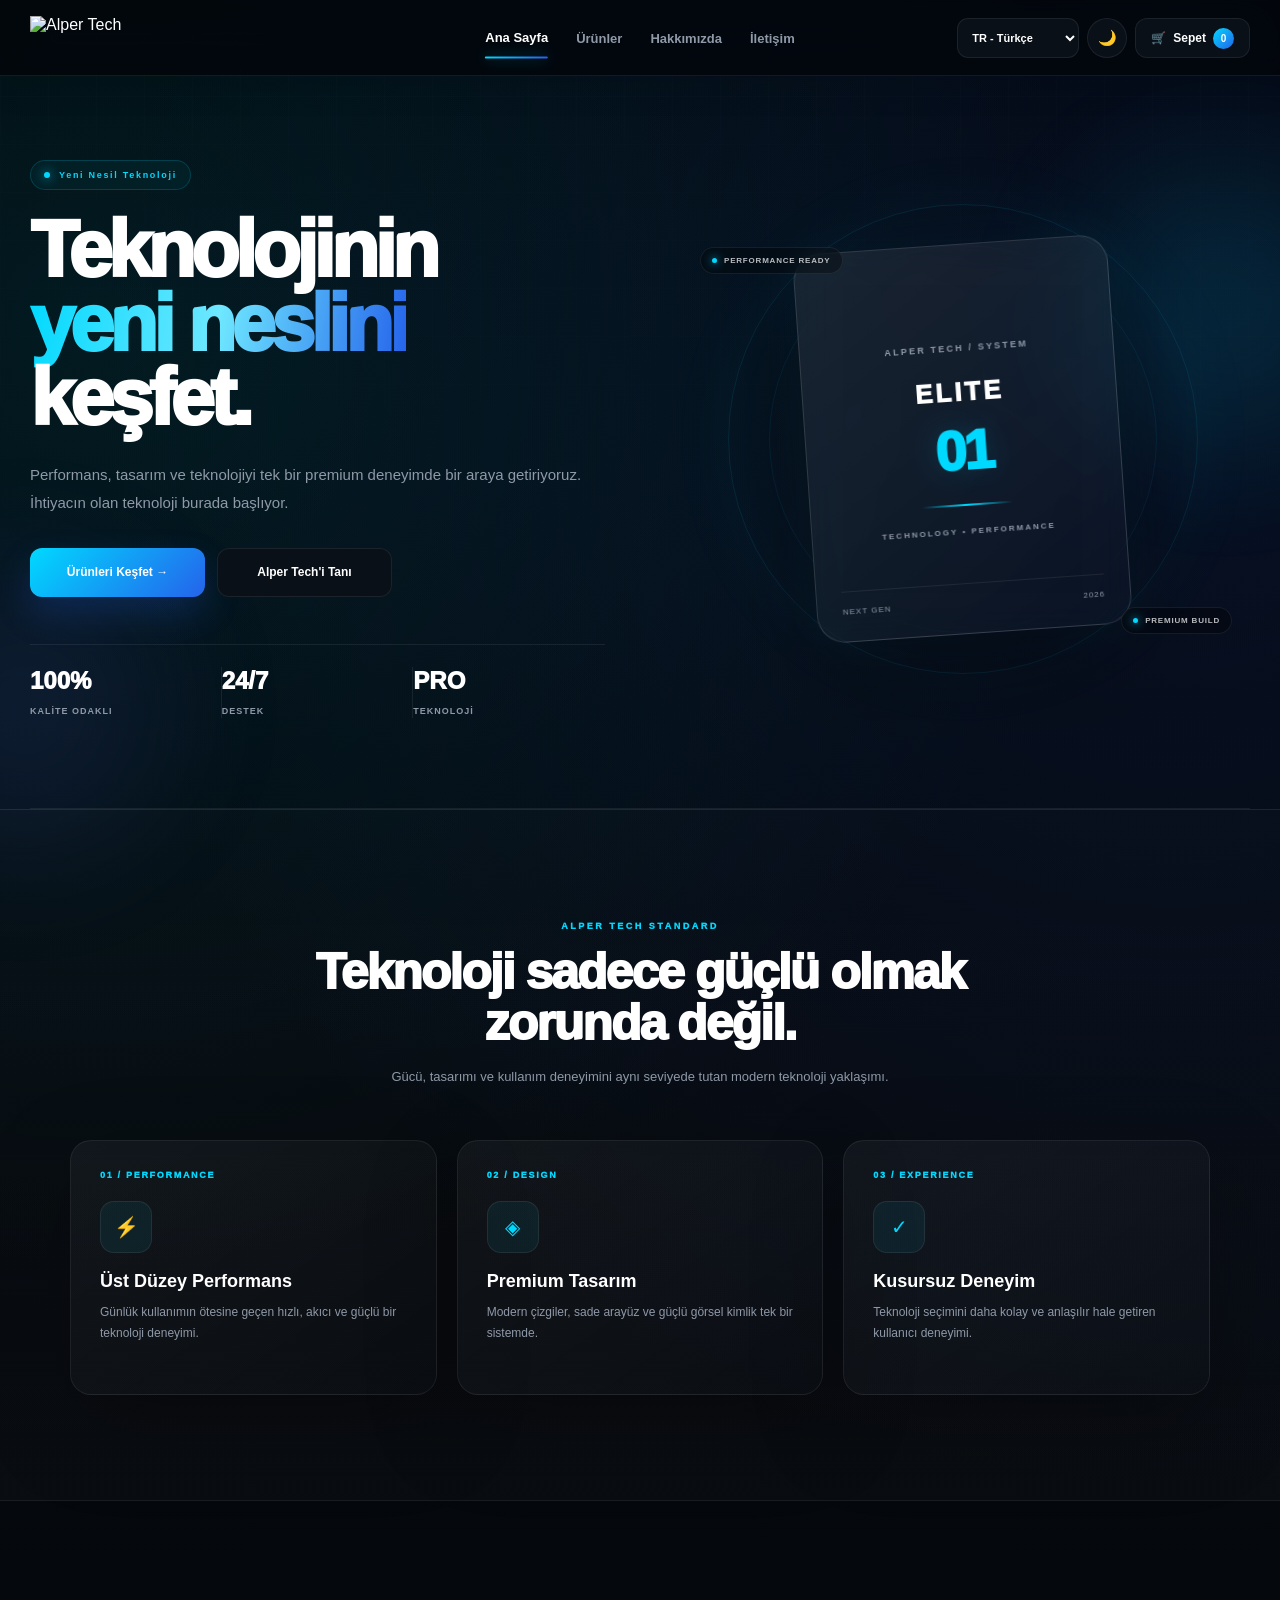
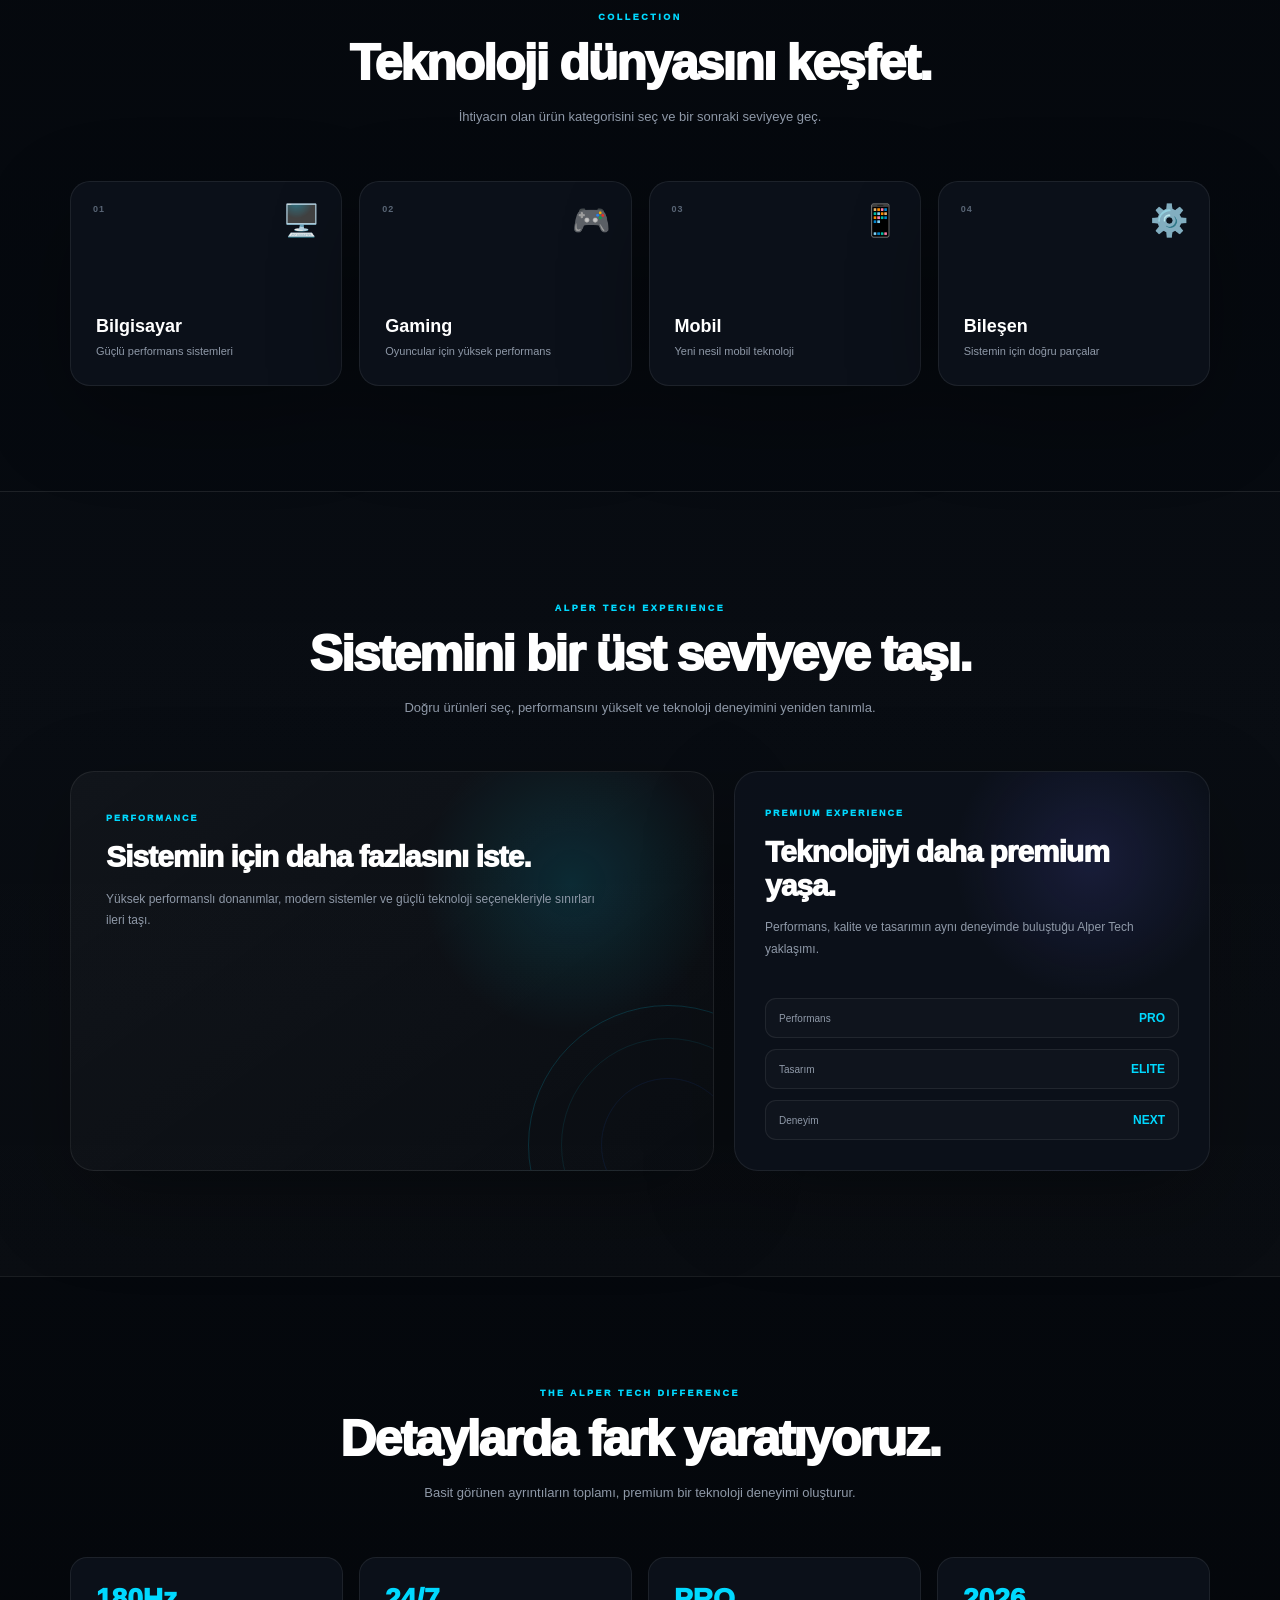
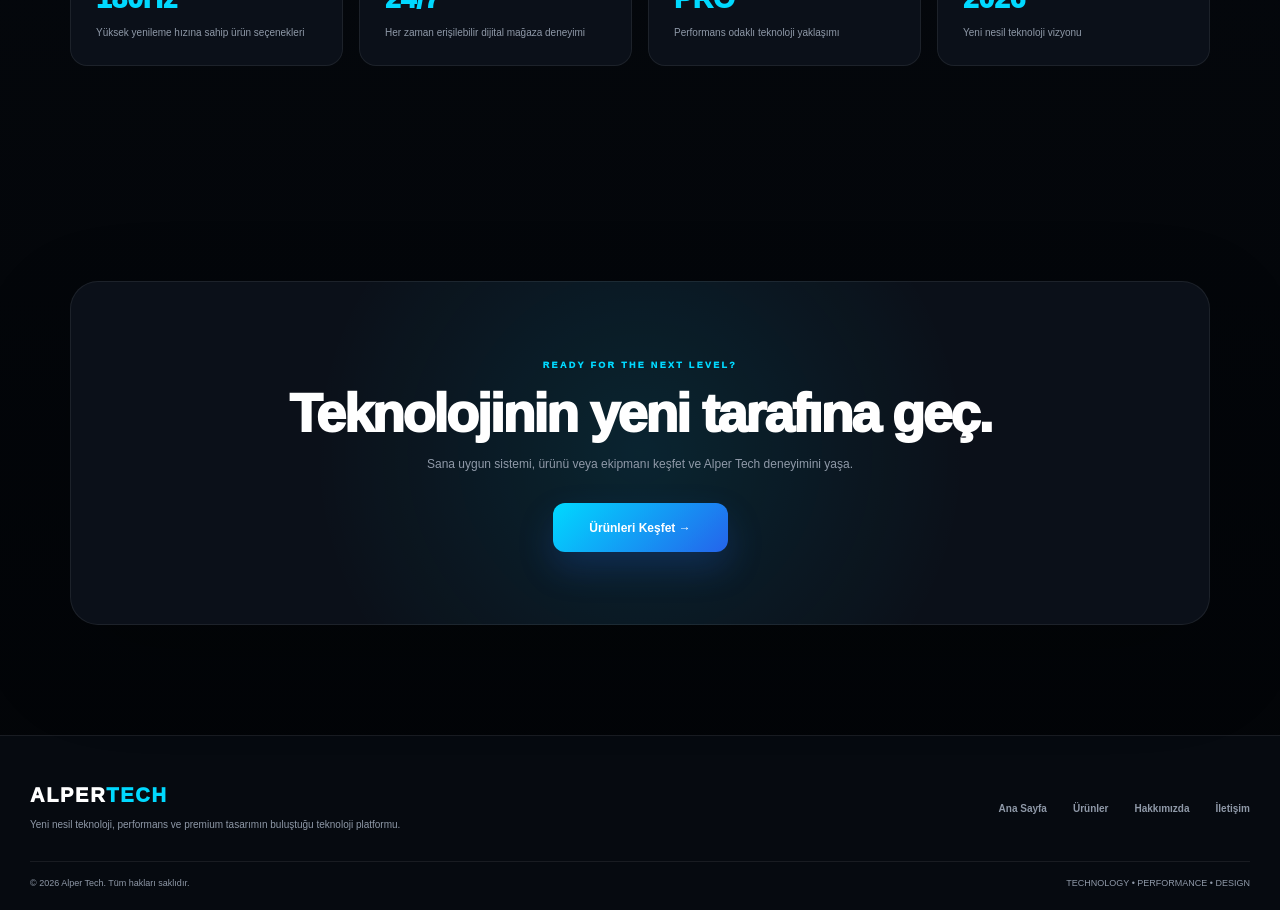
==== commit e42041b0: "Update index.html" ====
--- a/index.html
+++ b/index.html
@@ -17,9 +17,8 @@
 /* =========================================================
    ALPER TECH
    PREMIUM TECHNOLOGY STORE
-   HOMEPAGE V4
+   INDEX.HTML - FINAL
 ========================================================= */
-
 
 /* =========================================================
    RESET
@@ -28,175 +27,36 @@
 *,
 *::before,
 *::after {
-
     margin: 0;
     padding: 0;
-
     box-sizing: border-box;
-
-    font-family:
-        Arial,
-        Helvetica,
-        sans-serif;
-}
-
-
-/* =========================================================
-   GLOBAL VARIABLES
-========================================================= */
-
-:root {
-
-    --site-width: 1340px;
-    --site-side: 30px;
-
-    --header-height: 76px;
-    --content-top: 135px;
-
-    --bg: #020407;
-    --bg-soft: #060a10;
-    --bg-card: #0b1119;
-
-    --header:
-        rgba(3,6,10,.82);
-
-    --card:
-        rgba(12,18,27,.94);
-
-    --card-soft:
-        rgba(17,24,34,.88);
-
-    --input:
-        #091018;
-
-    --text:
-        #ffffff;
-
-    --muted:
-        #8f99a8;
-
-    --muted-2:
-        #596575;
-
-    --border:
-        rgba(255,255,255,.075);
-
-    --border-strong:
-        rgba(255,255,255,.14);
-
-    --blue:
-        #00d9ff;
-
-    --blue-2:
-        #2563eb;
-
-    --purple:
-        #6366f1;
-
-    --green:
-        #22c55e;
-
-    --red:
-        #ef4444;
-
-    --shadow:
-        0 30px 90px rgba(0,0,0,.30);
-}
-
-
-body.light {
-
-    --bg:
-        #eef2f7;
-
-    --bg-soft:
-        #f7f9fc;
-
-    --bg-card:
-        #ffffff;
-
-    --header:
-        rgba(255,255,255,.86);
-
-    --card:
-        rgba(255,255,255,.97);
-
-    --card-soft:
-        rgba(248,250,252,.98);
-
-    --input:
-        #f1f5f9;
-
-    --text:
-        #0f172a;
-
-    --muted:
-        #64748b;
-
-    --muted-2:
-        #94a3b8;
-
-    --border:
-        rgba(15,23,42,.08);
-
-    --border-strong:
-        rgba(15,23,42,.14);
-
-    --blue:
-        #2563eb;
-
-    --blue-2:
-        #1d4ed8;
-
-    --purple:
-        #6366f1;
-}
-
-
-/* =========================================================
-   DOCUMENT
-========================================================= */
+    font-family: Arial, Helvetica, sans-serif;
+}
 
 html {
-
     min-height: 100%;
-
     scroll-behavior: smooth;
-
-    scroll-padding-top: 110px;
-}
-
+    scroll-padding-top: 100px;
+}
 
 body {
-
     min-width: 320px;
-
     min-height: 100vh;
+    overflow-x: hidden;
 
     color: var(--text);
 
-    overflow-x: hidden;
-
     background:
-
         radial-gradient(
             circle at 8% 8%,
             rgba(0,217,255,.10),
             transparent 25%
         ),
-
         radial-gradient(
-            circle at 94% 10%,
+            circle at 92% 10%,
             rgba(37,99,235,.12),
-            transparent 27%
+            transparent 28%
         ),
-
-        radial-gradient(
-            circle at 50% 45%,
-            rgba(99,102,241,.035),
-            transparent 35%
-        ),
-
         linear-gradient(
             180deg,
             var(--bg),
@@ -209,17 +69,96 @@
         color .3s ease;
 }
 
+a {
+    color: inherit;
+    text-decoration: none;
+}
+
+button,
+input,
+select,
+textarea {
+    font-family: inherit;
+}
+
+button {
+    border: 0;
+    cursor: pointer;
+}
 
 /* =========================================================
-   BACKGROUND GRID
+   VARIABLES
 ========================================================= */
 
+:root {
+
+    --site-width: 1340px;
+    --site-side: 30px;
+
+    --header-height: 76px;
+    --content-top: 135px;
+
+    --bg: #020407;
+    --bg-soft: #060a10;
+    --bg-card: #0b1119;
+
+    --header: rgba(3,6,10,.82);
+
+    --card: rgba(12,18,27,.94);
+    --card-soft: rgba(17,24,34,.88);
+
+    --input: #091018;
+
+    --text: #ffffff;
+    --muted: #8f99a8;
+    --muted-2: #596575;
+
+    --border: rgba(255,255,255,.075);
+    --border-strong: rgba(255,255,255,.14);
+
+    --blue: #00d9ff;
+    --blue-2: #2563eb;
+    --purple: #6366f1;
+    --green: #22c55e;
+    --red: #ef4444;
+
+    --shadow:
+        0 30px 90px rgba(0,0,0,.30);
+}
+
+body.light {
+
+    --bg: #eef2f7;
+    --bg-soft: #f7f9fc;
+    --bg-card: #ffffff;
+
+    --header: rgba(255,255,255,.90);
+
+    --card: rgba(255,255,255,.97);
+    --card-soft: rgba(248,250,252,.98);
+
+    --input: #f1f5f9;
+
+    --text: #0f172a;
+    --muted: #64748b;
+    --muted-2: #94a3b8;
+
+    --border: rgba(15,23,42,.08);
+    --border-strong: rgba(15,23,42,.14);
+
+    --blue: #2563eb;
+    --blue-2: #1d4ed8;
+}
+
+/* =========================================================
+   BACKGROUND
+========================================================= */
+
 body::before {
 
     content: "";
 
     position: fixed;
-
     inset: 0;
 
     pointer-events: none;
@@ -227,20 +166,17 @@
     z-index: -5;
 
     background:
-
         linear-gradient(
             rgba(255,255,255,.012) 1px,
             transparent 1px
         ),
-
         linear-gradient(
             90deg,
             rgba(255,255,255,.012) 1px,
             transparent 1px
         );
 
-    background-size:
-        48px 48px;
+    background-size: 48px 48px;
 
     mask-image:
         linear-gradient(
@@ -250,34 +186,27 @@
         );
 }
 
-
-/* =========================================================
-   AMBIENT LIGHT
-========================================================= */
-
 .ambient {
 
     position: fixed;
 
-    width: 420px;
-    height: 420px;
+    width: 430px;
+    height: 430px;
 
     border-radius: 50%;
 
     pointer-events: none;
 
-    filter: blur(50px);
-
-    opacity: .18;
+    filter: blur(55px);
+
+    opacity: .15;
 
     z-index: -4;
 }
 
 .ambient.one {
-
-    top: 12%;
-
-    right: -150px;
+    right: -160px;
+    top: 10%;
 
     background:
         radial-gradient(
@@ -288,10 +217,8 @@
 }
 
 .ambient.two {
-
+    left: -190px;
     top: 55%;
-
-    left: -180px;
 
     background:
         radial-gradient(
@@ -301,33 +228,6 @@
         );
 }
 
-
-/* =========================================================
-   GENERIC
-========================================================= */
-
-a {
-
-    color: inherit;
-
-    text-decoration: none;
-}
-
-
-button,
-input,
-select {
-
-    font-family: inherit;
-}
-
-
-button {
-
-    cursor: pointer;
-}
-
-
 /* =========================================================
    HEADER
 ========================================================= */
@@ -342,11 +242,9 @@
 
     width: 100% !important;
 
-    height:
-        var(--header-height) !important;
-
-    background:
-        var(--header);
+    height: var(--header-height) !important;
+
+    background: var(--header);
 
     border-bottom:
         1px solid var(--border);
@@ -359,13 +257,11 @@
         blur(24px)
         saturate(150%);
 
-    z-index:
-        1000 !important;
-
     box-shadow:
         0 10px 35px rgba(0,0,0,.10);
-}
-
+
+    z-index: 1000 !important;
+}
 
 .header-inner {
 
@@ -384,22 +280,21 @@
     padding:
         0 !important;
 
+    display:
+        flex !important;
+
+    align-items:
+        center;
+
+    justify-content:
+        space-between;
+
+    gap:
+        25px;
+
     position:
         relative;
-
-    display:
-        flex !important;
-
-    align-items:
-        center;
-
-    justify-content:
-        space-between;
-
-    gap:
-        25px;
-}
-
+}
 
 /* =========================================================
    LOGO
@@ -407,46 +302,33 @@
 
 .logo {
 
-    width:
-        145px;
-
-    height:
-        45px;
-
-    display:
-        flex;
-
-    align-items:
-        center;
-
-    flex:
-        0 0 auto;
-}
-
+    width: 145px;
+    height: 45px;
+
+    display: flex;
+
+    align-items: center;
+
+    flex: 0 0 auto;
+
+    overflow: hidden;
+}
 
 .site-logo {
 
-    width:
-        145px;
-
-    height:
-        45px;
-
-    display:
-        block;
-
-    object-fit:
-        contain;
-
-    object-position:
-        left center;
+    width: 145px;
+    height: 45px;
+
+    display: block;
+
+    object-fit: contain;
+    object-position: left center;
 
     transition:
         transform .25s ease,
         filter .25s ease;
 }
 
-
 .logo:hover .site-logo {
 
     transform:
@@ -455,102 +337,77 @@
     filter:
         drop-shadow(
             0 0 18px
-            rgba(0,217,255,.14)
+            rgba(0,217,255,.15)
         );
 }
 
-
 /* =========================================================
-   NAV
+   NAVIGATION
 ========================================================= */
 
 nav {
 
-    position:
-        absolute !important;
-
-    left:
-        50% !important;
-
-    top:
-        50% !important;
+    position: absolute !important;
+
+    left: 50% !important;
+    top: 50% !important;
 
     transform:
         translate(-50%,-50%) !important;
 
-    display:
-        flex !important;
-
-    align-items:
-        center;
-
-    gap:
-        28px;
-
-    white-space:
-        nowrap;
-}
-
+    display: flex !important;
+
+    align-items: center;
+
+    justify-content: center;
+
+    gap: 28px;
+
+    white-space: nowrap;
+}
 
 nav a {
 
-    position:
-        relative;
-
-    padding:
-        8px 0;
-
-    color:
-        var(--muted);
-
-    font-size:
-        13px;
-
-    font-weight:
-        800;
+    position: relative;
+
+    padding: 8px 0;
+
+    color: var(--muted);
+
+    font-size: 13px;
+
+    font-weight: 800;
 
     transition:
         color .2s ease,
         transform .2s ease;
 }
 
-
 nav a:hover,
 nav a.active {
 
-    color:
-        var(--text);
+    color: var(--text);
 
     transform:
         translateY(-1px);
 }
 
-
 nav a::after {
 
-    content:
-        "";
-
-    position:
-        absolute;
-
-    left:
-        50%;
-
-    bottom:
-        -6px;
-
-    width:
-        0;
-
-    height:
-        2px;
+    content: "";
+
+    position: absolute;
+
+    left: 50%;
+    bottom: -6px;
+
+    width: 0;
+    height: 2px;
 
     transform:
         translateX(-50%);
 
-    border-radius:
-        99px;
+    border-radius: 999px;
 
     background:
         linear-gradient(
@@ -567,57 +424,41 @@
         width .2s ease;
 }
 
-
 nav a:hover::after,
 nav a.active::after {
-
-    width:
-        100%;
-}
-
+    width: 100%;
+}
 
 /* =========================================================
-   HEADER CONTROLS
+   CONTROLS
 ========================================================= */
 
 .controls {
 
-    display:
-        flex;
-
-    align-items:
-        center;
-
-    gap:
-        8px;
-
-    margin-left:
-        auto;
-}
-
+    display: flex;
+
+    align-items: center;
+
+    gap: 8px;
+
+    margin-left: auto;
+}
 
 .lang-select {
 
-    width:
-        122px;
-
-    min-width:
-        122px;
-
-    height:
-        40px;
-
-    padding:
-        0 10px;
+    width: 122px;
+    min-width: 122px;
+
+    height: 40px;
+
+    padding: 0 10px;
 
     border:
         1px solid var(--border);
 
-    border-radius:
-        11px;
-
-    outline:
-        none;
+    border-radius: 11px;
+
+    outline: none;
 
     background:
         var(--input);
@@ -625,19 +466,15 @@
     color:
         var(--text);
 
-    font-size:
-        11px;
-
-    font-weight:
-        700;
-
-    cursor:
-        pointer;
+    font-size: 11px;
+    font-weight: 700;
+
+    cursor: pointer;
 
     transition:
-        .2s;
-}
-
+        border-color .2s ease,
+        box-shadow .2s ease;
+}
 
 .lang-select:hover,
 .lang-select:focus {
@@ -650,47 +487,28 @@
         rgba(0,217,255,.05);
 }
 
-
 .lang-select option {
 
-    background:
-        #0b1118;
-
-    color:
-        #ffffff;
-}
-
+    background: #0b1118;
+    color: #fff;
+}
 
 body.light .lang-select option {
 
-    background:
-        #ffffff;
-
-    color:
-        #111827;
-}
-
-
-/* =========================================================
-   THEME BUTTON
-========================================================= */
+    background: #fff;
+    color: #111827;
+}
 
 .theme-btn {
 
-    width:
-        40px;
-
-    min-width:
-        40px;
-
-    height:
-        40px;
-
-    padding:
-        0;
-
-    border-radius:
-        50%;
+    width: 40px;
+    min-width: 40px;
+
+    height: 40px;
+
+    padding: 0;
+
+    border-radius: 50%;
 
     border:
         1px solid var(--border);
@@ -704,19 +522,13 @@
     display:
         flex;
 
-    align-items:
-        center;
-
-    justify-content:
-        center;
-
-    font-size:
-        15px;
-
-    transition:
-        .25s;
-}
-
+    align-items: center;
+    justify-content: center;
+
+    font-size: 15px;
+
+    transition: .25s;
+}
 
 .theme-btn:hover {
 
@@ -728,21 +540,14 @@
         var(--blue);
 }
 
-
-/* =========================================================
-   CART BUTTON
-========================================================= */
-
 .cart-btn {
 
-    height:
-        40px;
+    height: 40px;
 
     padding:
         0 15px;
 
-    border-radius:
-        12px;
+    border-radius: 12px;
 
     border:
         1px solid var(--border);
@@ -756,22 +561,15 @@
     display:
         flex;
 
-    align-items:
-        center;
-
-    gap:
-        7px;
-
-    font-size:
-        12px;
-
-    font-weight:
-        800;
-
-    transition:
-        .25s;
-}
-
+    align-items: center;
+
+    gap: 7px;
+
+    font-size: 12px;
+    font-weight: 800;
+
+    transition: .25s;
+}
 
 .cart-btn:hover {
 
@@ -782,29 +580,19 @@
         var(--blue);
 }
 
-
 .cart-count {
 
-    min-width:
-        21px;
-
-    height:
-        21px;
-
-    padding:
-        0 6px;
-
-    border-radius:
-        99px;
-
-    display:
-        inline-flex;
-
-    align-items:
-        center;
-
-    justify-content:
-        center;
+    min-width: 21px;
+    height: 21px;
+
+    padding: 0 6px;
+
+    border-radius: 999px;
+
+    display: inline-flex;
+
+    align-items: center;
+    justify-content: center;
 
     background:
         linear-gradient(
@@ -813,16 +601,11 @@
             var(--blue-2)
         );
 
-    color:
-        #ffffff;
-
-    font-size:
-        10px;
-
-    font-weight:
-        900;
-}
-
+    color: #fff;
+
+    font-size: 10px;
+    font-weight: 900;
+}
 
 /* =========================================================
    MAIN
@@ -846,73 +629,53 @@
         0 !important;
 }
 
-
 /* =========================================================
    HERO
 ========================================================= */
 
 .hero {
 
-    min-height:
-        650px;
-
-    display:
-        grid;
+    min-height: 650px;
+
+    display: grid;
 
     grid-template-columns:
         1fr 1fr;
 
-    align-items:
-        center;
-
-    gap:
-        70px;
-
-    position:
-        relative;
+    align-items: center;
+
+    gap: 70px;
 
     padding:
         25px 0 90px;
-}
-
-
-/* =========================================================
-   HERO LEFT
-========================================================= */
+
+    position: relative;
+}
 
 .hero-left {
 
-    position:
-        relative;
-
-    z-index:
-        2;
-}
-
+    position: relative;
+
+    z-index: 2;
+}
 
 .eyebrow {
 
-    width:
-        max-content;
-
-    display:
-        flex;
-
-    align-items:
-        center;
-
-    gap:
-        9px;
+    width: max-content;
+
+    display: flex;
+
+    align-items: center;
+
+    gap: 9px;
 
     padding:
         9px 13px;
 
     border:
-        1px solid
-        rgba(0,217,255,.18);
-
-    border-radius:
-        999px;
+        1px solid rgba(0,217,255,.18);
+
+    border-radius: 999px;
 
     background:
         rgba(0,217,255,.045);
@@ -920,30 +683,20 @@
     color:
         var(--blue);
 
-    font-size:
-        9px;
-
-    font-weight:
-        900;
-
-    letter-spacing:
-        1.7px;
-
-    margin-bottom:
-        23px;
-}
-
+    font-size: 9px;
+    font-weight: 900;
+
+    letter-spacing: 1.7px;
+
+    margin-bottom: 23px;
+}
 
 .eyebrow-dot {
 
-    width:
-        6px;
-
-    height:
-        6px;
-
-    border-radius:
-        50%;
+    width: 6px;
+    height: 6px;
+
+    border-radius: 50%;
 
     background:
         var(--blue);
@@ -953,11 +706,9 @@
         var(--blue);
 }
 
-
 .hero-title {
 
-    max-width:
-        720px;
+    max-width: 720px;
 
     font-size:
         clamp(
@@ -966,31 +717,22 @@
             84px
         );
 
-    line-height:
-        .93;
-
-    letter-spacing:
-        -4.7px;
-
-    font-weight:
-        950;
-
-    margin-bottom:
-        27px;
-}
-
+    line-height: .93;
+
+    letter-spacing: -4.7px;
+
+    font-weight: 950;
+
+    margin-bottom: 27px;
+}
 
 .hero-title .white {
-
-    color:
-        var(--text);
-}
-
+    color: var(--text);
+}
 
 .hero-title .gradient {
 
-    color:
-        transparent;
+    color: transparent;
 
     background:
         linear-gradient(
@@ -1000,91 +742,59 @@
             var(--blue-2)
         );
 
-    -webkit-background-clip:
-        text;
-
-    background-clip:
-        text;
-}
-
+    -webkit-background-clip: text;
+    background-clip: text;
+}
 
 .hero-description {
 
-    max-width:
-        600px;
-
-    color:
-        var(--muted);
-
-    font-size:
-        15px;
-
-    line-height:
-        1.85;
-
-    margin-bottom:
-        31px;
-}
-
-
-/* =========================================================
-   HERO ACTIONS
-========================================================= */
+    max-width: 600px;
+
+    color: var(--muted);
+
+    font-size: 15px;
+
+    line-height: 1.85;
+
+    margin-bottom: 31px;
+}
 
 .hero-actions {
 
-    display:
-        flex;
-
-    align-items:
-        center;
-
-    gap:
-        12px;
-
-    flex-wrap:
-        wrap;
-}
-
+    display: flex;
+
+    align-items: center;
+
+    gap: 12px;
+
+    flex-wrap: wrap;
+}
 
 .hero-button {
 
-    min-width:
-        175px;
-
-    min-height:
-        49px;
-
-    padding:
-        14px 22px;
-
-    display:
-        inline-flex;
-
-    align-items:
-        center;
-
-    justify-content:
-        center;
-
-    border-radius:
-        12px;
-
-    font-size:
-        12px;
-
-    font-weight:
-        900;
-
-    transition:
-        .25s;
-}
-
+    min-width: 175px;
+
+    min-height: 49px;
+
+    padding: 14px 22px;
+
+    display: inline-flex;
+
+    align-items: center;
+    justify-content: center;
+
+    border-radius: 12px;
+
+    font-size: 12px;
+
+    font-weight: 900;
+
+    transition: .25s;
+}
 
 .hero-button.primary {
 
-    color:
-        #ffffff;
+    color: #fff;
 
     background:
         linear-gradient(
@@ -1098,7 +808,6 @@
         rgba(37,99,235,.22);
 }
 
-
 .hero-button.primary:hover {
 
     transform:
@@ -1109,11 +818,9 @@
         rgba(37,99,235,.32);
 }
 
-
 .hero-button.secondary {
 
-    color:
-        var(--text);
+    color: var(--text);
 
     background:
         var(--input);
@@ -1122,7 +829,6 @@
         1px solid var(--border);
 }
 
-
 .hero-button.secondary:hover {
 
     transform:
@@ -1132,81 +838,53 @@
         var(--blue);
 }
 
-
-/* =========================================================
-   HERO TRUST
-========================================================= */
-
 .hero-trust {
 
-    margin-top:
-        47px;
-
-    padding-top:
-        22px;
+    margin-top: 47px;
+
+    padding-top: 22px;
 
     border-top:
         1px solid var(--border);
 
-    max-width:
-        630px;
-
-    display:
-        grid;
+    max-width: 630px;
+
+    display: grid;
 
     grid-template-columns:
         repeat(3,1fr);
 }
 
-
 .trust-block {
-
-    padding-right:
-        18px;
-}
-
+    padding-right: 18px;
+}
 
 .trust-block:not(:last-child) {
-
     border-right:
         1px solid var(--border);
 }
 
-
 .trust-number {
 
-    display:
-        block;
-
-    font-size:
-        24px;
-
-    font-weight:
-        950;
-
-    margin-bottom:
-        5px;
-}
-
+    display: block;
+
+    font-size: 24px;
+    font-weight: 950;
+
+    margin-bottom: 5px;
+}
 
 .trust-label {
 
-    color:
-        var(--muted);
-
-    font-size:
-        9px;
-
-    font-weight:
-        700;
-
-    text-transform:
-        uppercase;
-
-    letter-spacing:
-        1px;
-}
-
+    color: var(--muted);
+
+    font-size: 9px;
+    font-weight: 700;
+
+    text-transform: uppercase;
+
+    letter-spacing: 1px;
+}
 
 /* =========================================================
    HERO RIGHT
@@ -1214,163 +892,103 @@
 
 .hero-right {
 
-    min-height:
-        500px;
-
-    position:
-        relative;
-
-    display:
-        flex;
-
-    align-items:
-        center;
-
-    justify-content:
-        center;
-}
-
-
-/* =========================================================
-   ORBIT
-========================================================= */
+    min-height: 500px;
+
+    position: relative;
+
+    display: flex;
+
+    align-items: center;
+    justify-content: center;
+}
 
 .orbit {
 
-    position:
-        absolute;
-
-    width:
-        470px;
-
-    height:
-        470px;
-
-    border-radius:
-        50%;
+    position: absolute;
+
+    width: 470px;
+    height: 470px;
+
+    border-radius: 50%;
 
     border:
-        1px solid
-        rgba(0,217,255,.11);
+        1px solid rgba(0,217,255,.11);
 
     box-shadow:
-
         0 0 80px
         rgba(0,217,255,.04),
 
-        inset
-        0 0 80px
+        inset 0 0 80px
         rgba(0,217,255,.025);
 
     animation:
-        orbitPulse
-        5s
-        ease-in-out
-        infinite;
-}
-
+        orbitPulse 5s ease-in-out infinite;
+}
 
 .orbit::before {
 
-    content:
-        "";
-
-    position:
-        absolute;
-
-    inset:
-        40px;
-
-    border-radius:
-        50%;
+    content: "";
+
+    position: absolute;
+
+    inset: 40px;
+
+    border-radius: 50%;
 
     border:
-        1px solid
-        rgba(0,217,255,.08);
-}
-
+        1px solid rgba(0,217,255,.08);
+}
 
 .orbit::after {
 
-    content:
-        "";
-
-    position:
-        absolute;
-
-    inset:
-        105px;
-
-    border-radius:
-        50%;
+    content: "";
+
+    position: absolute;
+
+    inset: 105px;
+
+    border-radius: 50%;
 
     border:
-        1px solid
-        rgba(37,99,235,.08);
-}
-
+        1px solid rgba(37,99,235,.08);
+}
 
 @keyframes orbitPulse {
 
     0%,
     100% {
-
-        transform:
-            scale(1);
-
-        opacity:
-            .8;
+        transform: scale(1);
+        opacity: .8;
     }
 
     50% {
-
-        transform:
-            scale(1.025);
-
-        opacity:
-            1;
-    }
-}
-
-
-/* =========================================================
-   HERO DEVICE
-========================================================= */
+        transform: scale(1.025);
+        opacity: 1;
+    }
+}
 
 .hero-device {
 
-    width:
-        315px;
-
-    height:
-        390px;
-
-    position:
-        relative;
-
-    z-index:
-        5;
-
-    display:
-        flex;
-
-    flex-direction:
-        column;
-
-    align-items:
-        center;
-
-    justify-content:
-        center;
+    width: 315px;
+    height: 390px;
+
+    position: relative;
+
+    z-index: 5;
+
+    display: flex;
+
+    flex-direction: column;
+
+    align-items: center;
+    justify-content: center;
 
     border:
         1px solid var(--border-strong);
 
-    border-radius:
-        28px;
+    border-radius: 28px;
 
     background:
-
         linear-gradient(
             145deg,
             rgba(255,255,255,.075),
@@ -1378,23 +996,18 @@
         );
 
     box-shadow:
-
         0 35px 100px
         rgba(0,0,0,.40),
 
         0 0 55px
         rgba(0,217,255,.055);
 
-    backdrop-filter:
-        blur(22px);
-
-    transform:
-        rotate(-4deg);
-
-    transition:
-        .45s;
-}
-
+    backdrop-filter: blur(22px);
+
+    transform: rotate(-4deg);
+
+    transition: .45s;
+}
 
 .hero-device:hover {
 
@@ -1403,72 +1016,51 @@
         translateY(-10px);
 }
 
-
 .device-top {
 
-    color:
-        var(--muted);
-
-    font-size:
-        9px;
-
-    letter-spacing:
-        2.2px;
-
-    font-weight:
-        800;
-
-    margin-bottom:
-        24px;
-}
-
+    color: var(--muted);
+
+    font-size: 9px;
+
+    letter-spacing: 2.2px;
+
+    font-weight: 800;
+
+    margin-bottom: 24px;
+}
 
 .device-title {
 
-    font-size:
-        26px;
-
-    letter-spacing:
-        3px;
-
-    font-weight:
-        950;
-}
-
+    font-size: 26px;
+
+    letter-spacing: 3px;
+
+    font-weight: 950;
+}
 
 .device-main {
 
-    margin-top:
-        10px;
-
-    font-size:
-        56px;
-
-    font-weight:
-        950;
-
-    letter-spacing:
-        -3px;
-
-    color:
-        var(--blue);
+    margin-top: 10px;
+
+    font-size: 56px;
+
+    font-weight: 950;
+
+    letter-spacing: -3px;
+
+    color: var(--blue);
 
     text-shadow:
         0 0 32px
         rgba(0,217,255,.2);
 }
 
-
 .device-line {
 
-    width:
-        90px;
-
-    height:
-        2px;
-
-    margin:
-        21px 0;
+    width: 90px;
+    height: 2px;
+
+    margin: 21px 0;
 
     background:
         linear-gradient(
@@ -1477,153 +1069,101 @@
             var(--blue),
             transparent
         );
-
-    box-shadow:
-        0 0 18px
-        rgba(0,217,255,.35);
-}
-
+}
 
 .device-caption {
 
     color:
         var(--muted);
 
-    font-size:
-        8px;
-
-    letter-spacing:
-        2px;
-
-    font-weight:
-        800;
-}
-
+    font-size: 8px;
+
+    letter-spacing: 2px;
+
+    font-weight: 800;
+}
 
 .device-bottom {
 
-    position:
-        absolute;
-
-    bottom:
-        25px;
-
-    left:
-        25px;
-
-    right:
-        25px;
-
-    display:
-        flex;
-
-    justify-content:
-        space-between;
-
-    align-items:
-        center;
-
-    padding-top:
-        15px;
+    position: absolute;
+
+    bottom: 25px;
+
+    left: 25px;
+    right: 25px;
+
+    display: flex;
+
+    justify-content: space-between;
+
+    align-items: center;
+
+    padding-top: 15px;
 
     border-top:
         1px solid var(--border);
 }
 
-
 .device-bottom span {
 
     color:
         var(--muted);
 
-    font-size:
-        8px;
-
-    letter-spacing:
-        1px;
-}
-
-
-/* =========================================================
-   FLOATING TAGS
-========================================================= */
+    font-size: 8px;
+
+    letter-spacing: 1px;
+}
 
 .floating-tag {
 
-    position:
-        absolute;
-
-    z-index:
-        7;
-
-    display:
-        flex;
-
-    align-items:
-        center;
-
-    gap:
-        7px;
-
-    padding:
-        8px 11px;
+    position: absolute;
+
+    z-index: 7;
+
+    display: flex;
+
+    align-items: center;
+
+    gap: 7px;
+
+    padding: 8px 11px;
 
     border:
         1px solid var(--border);
 
-    border-radius:
-        999px;
+    border-radius: 999px;
 
     background:
         rgba(0,0,0,.30);
 
-    backdrop-filter:
-        blur(10px);
+    backdrop-filter: blur(10px);
 
     color:
         rgba(255,255,255,.72);
 
-    font-size:
-        8px;
-
-    font-weight:
-        800;
-
-    letter-spacing:
-        .8px;
-}
-
+    font-size: 8px;
+
+    font-weight: 800;
+
+    letter-spacing: .8px;
+}
 
 .floating-tag.one {
-
-    top:
-        58px;
-
-    left:
-        25px;
-}
-
+    top: 58px;
+    left: 25px;
+}
 
 .floating-tag.two {
-
-    right:
-        18px;
-
-    bottom:
-        55px;
-}
-
+    right: 18px;
+    bottom: 55px;
+}
 
 .floating-dot {
 
-    width:
-        5px;
-
-    height:
-        5px;
-
-    border-radius:
-        50%;
+    width: 5px;
+    height: 5px;
+
+    border-radius: 50%;
 
     background:
         var(--blue);
@@ -1633,26 +1173,8 @@
         var(--blue);
 }
 
-
 /* =========================================================
-   DIVIDER
-========================================================= */
-
-.section-divider {
-
-    width:
-        100%;
-
-    height:
-        1px;
-
-    background:
-        var(--border);
-}
-
-
-/* =========================================================
-   SECTION
+   SECTIONS
 ========================================================= */
 
 .section {
@@ -1660,7 +1182,6 @@
     padding:
         105px 0;
 }
-
 
 .section.dark {
 
@@ -1690,11 +1211,19 @@
         1px solid var(--border);
 }
 
+.section-divider {
+
+    width: 100%;
+
+    height: 1px;
+
+    background:
+        var(--border);
+}
 
 .section-heading {
 
-    max-width:
-        730px;
+    max-width: 730px;
 
     margin:
         0 auto 52px;
@@ -1703,7 +1232,6 @@
         center;
 }
 
-
 .section-heading .label {
 
     color:
@@ -1721,7 +1249,6 @@
     text-transform:
         uppercase;
 }
-
 
 .section-heading h2 {
 
@@ -1735,78 +1262,59 @@
             50px
         );
 
-    line-height:
-        1.02;
-
-    letter-spacing:
-        -2px;
-
-    font-weight:
-        950;
-}
-
+    line-height: 1.02;
+
+    letter-spacing: -2px;
+
+    font-weight: 950;
+}
 
 .section-heading p {
 
-    max-width:
-        650px;
-
-    margin:
-        16px auto 0;
+    max-width: 650px;
+
+    margin: 16px auto 0;
 
     color:
         var(--muted);
 
-    font-size:
-        13px;
-
-    line-height:
-        1.8;
-}
-
+    font-size: 13px;
+
+    line-height: 1.8;
+}
 
 /* =========================================================
-   THREE FEATURES
+   FEATURES
 ========================================================= */
 
 .feature-grid {
 
-    max-width:
-        1140px;
-
-    margin:
-        auto;
-
-    display:
-        grid;
+    max-width: 1140px;
+
+    margin: auto;
+
+    display: grid;
 
     grid-template-columns:
         repeat(3,1fr);
 
-    gap:
-        20px;
-}
-
+    gap: 20px;
+}
 
 .feature-card {
 
-    min-height:
-        255px;
-
-    position:
-        relative;
-
-    overflow:
-        hidden;
-
-    padding:
-        29px;
+    min-height: 255px;
+
+    position: relative;
+
+    overflow: hidden;
+
+    padding: 29px;
 
     border:
         1px solid var(--border);
 
-    border-radius:
-        21px;
+    border-radius: 21px;
 
     background:
         linear-gradient(
@@ -1818,10 +1326,8 @@
     box-shadow:
         var(--shadow);
 
-    transition:
-        .3s;
-}
-
+    transition: .3s;
+}
 
 .feature-card:hover {
 
@@ -1832,7 +1338,6 @@
         rgba(0,217,255,.23);
 }
 
-
 .feature-number {
 
     color:
@@ -1841,21 +1346,15 @@
     font-size:
         9px;
 
-    font-weight:
-        950;
-
-    letter-spacing:
-        1.7px;
-}
-
+    font-weight: 950;
+
+    letter-spacing: 1.7px;
+}
 
 .feature-icon {
 
-    width:
-        52px;
-
-    height:
-        52px;
+    width: 52px;
+    height: 52px;
 
     margin:
         21px 0 18px;
@@ -1863,14 +1362,10 @@
     display:
         flex;
 
-    align-items:
-        center;
-
-    justify-content:
-        center;
-
-    border-radius:
-        14px;
+    align-items: center;
+    justify-content: center;
+
+    border-radius: 14px;
 
     border:
         1px solid var(--border);
@@ -1881,77 +1376,55 @@
     color:
         var(--blue);
 
-    font-size:
-        20px;
-
-    box-shadow:
-        inset 0 1px 0
-        rgba(255,255,255,.04);
-}
-
+    font-size: 20px;
+}
 
 .feature-card h3 {
 
-    font-size:
-        18px;
-
-    margin-bottom:
-        10px;
-
-    font-weight:
-        900;
-}
-
+    font-size: 18px;
+
+    margin-bottom: 10px;
+
+    font-weight: 900;
+}
 
 .feature-card p {
 
     color:
         var(--muted);
 
-    font-size:
-        12px;
-
-    line-height:
-        1.75;
-}
-
+    font-size: 12px;
+
+    line-height: 1.75;
+}
 
 /* =========================================================
-   CATEGORY SECTION
+   CATEGORIES
 ========================================================= */
 
 .category-grid {
 
-    max-width:
-        1140px;
-
-    margin:
-        auto;
-
-    display:
-        grid;
+    max-width: 1140px;
+
+    margin: auto;
+
+    display: grid;
 
     grid-template-columns:
         repeat(4,1fr);
 
-    gap:
-        17px;
-}
-
+    gap: 17px;
+}
 
 .category {
 
-    min-height:
-        205px;
-
-    position:
-        relative;
-
-    overflow:
-        hidden;
-
-    padding:
-        25px;
+    min-height: 205px;
+
+    position: relative;
+
+    overflow: hidden;
+
+    padding: 25px;
 
     display:
         flex;
@@ -1965,8 +1438,7 @@
     border:
         1px solid var(--border);
 
-    border-radius:
-        20px;
+    border-radius: 20px;
 
     background:
         var(--card);
@@ -1974,10 +1446,8 @@
     box-shadow:
         var(--shadow);
 
-    transition:
-        .3s;
-}
-
+    transition: .3s;
+}
 
 .category:hover {
 
@@ -1988,133 +1458,98 @@
         rgba(0,217,255,.24);
 }
 
-
 .category-symbol {
 
-    position:
-        absolute;
-
-    top:
-        20px;
-
-    right:
-        20px;
-
-    font-size:
-        31px;
-}
-
+    position: absolute;
+
+    top: 20px;
+    right: 20px;
+
+    font-size: 31px;
+}
 
 .category-index {
 
-    position:
-        absolute;
-
-    top:
-        22px;
-
-    left:
-        22px;
+    position: absolute;
+
+    top: 22px;
+    left: 22px;
 
     color:
         var(--muted-2);
 
-    font-size:
-        9px;
-
-    font-weight:
-        900;
-
-    letter-spacing:
-        1px;
-}
-
+    font-size: 9px;
+
+    font-weight: 900;
+
+    letter-spacing: 1px;
+}
 
 .category h3 {
 
-    margin-bottom:
-        6px;
-
-    font-size:
-        18px;
-
-    font-weight:
-        900;
-}
-
+    margin-bottom: 6px;
+
+    font-size: 18px;
+
+    font-weight: 900;
+}
 
 .category p {
 
     color:
         var(--muted);
 
-    font-size:
-        11px;
-
-    line-height:
-        1.5;
-}
-
+    font-size: 11px;
+
+    line-height: 1.5;
+}
 
 /* =========================================================
-   FEATURED SHOWCASE
+   SHOWCASE
 ========================================================= */
 
 .showcase {
 
-    max-width:
-        1140px;
-
-    margin:
-        auto;
-
-    display:
-        grid;
+    max-width: 1140px;
+
+    margin: auto;
+
+    display: grid;
 
     grid-template-columns:
         1.15fr .85fr;
 
-    gap:
-        20px;
-}
-
+    gap: 20px;
+}
 
 .showcase-main,
 .showcase-side {
 
-    min-height:
-        350px;
-
-    position:
-        relative;
-
-    overflow:
-        hidden;
+    min-height: 350px;
+
+    position: relative;
+
+    overflow: hidden;
 
     border:
         1px solid var(--border);
 
-    border-radius:
-        24px;
+    border-radius: 24px;
 
     box-shadow:
         var(--shadow);
 }
 
-
 .showcase-main {
 
-    padding:
-        35px;
+    padding: 35px;
 
     background:
-
         radial-gradient(
             circle at 78% 28%,
             rgba(0,217,255,.13),
             transparent 26%
         ),
-
         linear-gradient(
             145deg,
             rgba(255,255,255,.035),
@@ -2122,214 +1557,152 @@
         );
 }
 
-
 .showcase-side {
 
-    padding:
-        30px;
+    padding: 30px;
 
     background:
-
         radial-gradient(
             circle at 75% 22%,
             rgba(99,102,241,.15),
             transparent 29%
         ),
-
         var(--card);
 }
-
 
 .showcase-label {
 
     color:
         var(--blue);
 
-    font-size:
-        9px;
-
-    font-weight:
-        950;
-
-    letter-spacing:
-        2px;
-}
-
+    font-size: 9px;
+
+    font-weight: 950;
+
+    letter-spacing: 2px;
+}
 
 .showcase-main h3,
 .showcase-side h3 {
 
-    max-width:
-        550px;
-
-    margin:
-        15px 0;
-
-    font-size:
-        30px;
-
-    line-height:
-        1.12;
-
-    letter-spacing:
-        -1px;
-
-    font-weight:
-        950;
-}
-
+    max-width: 550px;
+
+    margin: 15px 0;
+
+    font-size: 30px;
+
+    line-height: 1.12;
+
+    letter-spacing: -1px;
+
+    font-weight: 950;
+}
 
 .showcase-main p,
 .showcase-side p {
 
-    max-width:
-        510px;
+    max-width: 510px;
 
     color:
         var(--muted);
 
-    font-size:
-        12px;
-
-    line-height:
-        1.8;
-}
-
-
-/* =========================================================
-   SHOWCASE ORBIT
-========================================================= */
+    font-size: 12px;
+
+    line-height: 1.8;
+}
 
 .showcase-orbit {
 
-    position:
-        absolute;
-
-    width:
-        280px;
-
-    height:
-        280px;
-
-    right:
-        -95px;
-
-    bottom:
-        -115px;
-
-    border-radius:
-        50%;
+    position: absolute;
+
+    width: 280px;
+    height: 280px;
+
+    right: -95px;
+    bottom: -115px;
+
+    border-radius: 50%;
 
     border:
         1px solid
         rgba(0,217,255,.16);
 }
 
-
 .showcase-orbit::before {
 
-    content:
-        "";
-
-    position:
-        absolute;
-
-    inset:
-        32px;
-
-    border-radius:
-        50%;
+    content: "";
+
+    position: absolute;
+
+    inset: 32px;
+
+    border-radius: 50%;
 
     border:
         1px solid
         rgba(0,217,255,.09);
 }
 
-
 .showcase-orbit::after {
 
-    content:
-        "";
-
-    position:
-        absolute;
-
-    inset:
-        72px;
-
-    border-radius:
-        50%;
+    content: "";
+
+    position: absolute;
+
+    inset: 72px;
+
+    border-radius: 50%;
 
     border:
         1px solid
         rgba(37,99,235,.10);
 }
 
-
-/* =========================================================
-   SIDE FEATURE
-========================================================= */
-
 .side-stat {
 
-    margin-top:
-        38px;
-
-    display:
-        grid;
-
-    gap:
-        11px;
-}
-
+    margin-top: 38px;
+
+    display: grid;
+
+    gap: 11px;
+}
 
 .side-stat-row {
 
-    display:
-        flex;
-
-    align-items:
-        center;
-
-    justify-content:
-        space-between;
-
-    padding:
-        12px 13px;
+    display: flex;
+
+    align-items: center;
+
+    justify-content: space-between;
+
+    padding: 12px 13px;
 
     border:
         1px solid var(--border);
 
-    border-radius:
-        11px;
+    border-radius: 11px;
 
     background:
         rgba(255,255,255,.018);
 }
 
-
 .side-stat-row span {
 
     color:
         var(--muted);
 
-    font-size:
-        10px;
-}
-
+    font-size: 10px;
+}
 
 .side-stat-row strong {
 
     color:
         var(--blue);
 
-    font-size:
-        12px;
-
-    font-weight:
-        900;
-}
-
+    font-size: 12px;
+
+    font-weight: 900;
+}
 
 /* =========================================================
    NUMBERS
@@ -2337,70 +1710,54 @@
 
 .numbers {
 
-    max-width:
-        1140px;
-
-    margin:
-        auto;
-
-    display:
-        grid;
+    max-width: 1140px;
+
+    margin: auto;
+
+    display: grid;
 
     grid-template-columns:
         repeat(4,1fr);
 
-    gap:
-        16px;
-}
-
+    gap: 16px;
+}
 
 .number-card {
 
-    padding:
-        25px;
+    padding: 25px;
 
     border:
         1px solid var(--border);
 
-    border-radius:
-        17px;
+    border-radius: 17px;
 
     background:
         var(--card);
 }
 
-
 .number-card strong {
 
-    display:
-        block;
+    display: block;
 
     color:
         var(--blue);
 
-    font-size:
-        28px;
-
-    font-weight:
-        950;
-
-    margin-bottom:
-        7px;
-}
-
+    font-size: 28px;
+
+    font-weight: 950;
+
+    margin-bottom: 7px;
+}
 
 .number-card span {
 
     color:
         var(--muted);
 
-    font-size:
-        10px;
-
-    line-height:
-        1.5;
-}
-
+    font-size: 10px;
+
+    line-height: 1.5;
+}
 
 /* =========================================================
    CTA
@@ -2412,149 +1769,65 @@
         110px 0;
 }
 
-
 .cta-box {
 
-    max-width:
-        1140px;
-
-    margin:
-        auto;
-
-    position:
-        relative;
-
-    overflow:
-        hidden;
-
-    padding:
-        72px 30px;
-
-    text-align:
-        center;
+    max-width: 1140px;
+
+    margin: auto;
+
+    position: relative;
+
+    overflow: hidden;
+
+    padding: 72px 30px;
+
+    text-align: center;
 
     border:
         1px solid var(--border);
 
-    border-radius:
-        28px;
+    border-radius: 28px;
 
     background:
-
         radial-gradient(
             circle at center,
             rgba(0,217,255,.10),
             transparent 55%
         ),
-
         var(--card);
 
     box-shadow:
         0 35px 95px
         rgba(0,0,0,.22);
 }
-
-
-.cta-box::before {
-
-    content:
-        "";
-
-    position:
-        absolute;
-
-    width:
-        260px;
-
-    height:
-        260px;
-
-    left:
-        -130px;
-
-    top:
-        -130px;
-
-    border-radius:
-        50%;
-
-    background:
-        radial-gradient(
-            circle,
-            rgba(0,217,255,.09),
-            transparent 70%
-        );
-}
-
-
-.cta-box::after {
-
-    content:
-        "";
-
-    position:
-        absolute;
-
-    width:
-        250px;
-
-    height:
-        250px;
-
-    right:
-        -120px;
-
-    bottom:
-        -125px;
-
-    border-radius:
-        50%;
-
-    background:
-        radial-gradient(
-            circle,
-            rgba(99,102,241,.08),
-            transparent 70%
-        );
-}
-
 
 .cta-box small,
 .cta-box h2,
 .cta-box p,
 .cta-box a {
 
-    position:
-        relative;
-
-    z-index:
-        2;
-}
-
+    position: relative;
+
+    z-index: 2;
+}
 
 .cta-box small {
 
     color:
         var(--blue);
 
-    font-size:
-        9px;
-
-    font-weight:
-        950;
-
-    letter-spacing:
-        2.3px;
-}
-
+    font-size: 9px;
+
+    font-weight: 950;
+
+    letter-spacing: 2.3px;
+}
 
 .cta-box h2 {
 
-    max-width:
-        720px;
-
-    margin:
-        14px auto;
+    max-width: 720px;
+
+    margin: 14px auto;
 
     font-size:
         clamp(
@@ -2563,21 +1836,16 @@
             54px
         );
 
-    line-height:
-        1;
-
-    letter-spacing:
-        -2.2px;
-
-    font-weight:
-        950;
-}
-
+    line-height: 1;
+
+    letter-spacing: -2.2px;
+
+    font-weight: 950;
+}
 
 .cta-box p {
 
-    max-width:
-        600px;
+    max-width: 600px;
 
     margin:
         0 auto 28px;
@@ -2585,13 +1853,10 @@
     color:
         var(--muted);
 
-    font-size:
-        12px;
-
-    line-height:
-        1.8;
-}
-
+    font-size: 12px;
+
+    line-height: 1.8;
+}
 
 /* =========================================================
    FOOTER
@@ -2608,7 +1873,6 @@
     padding:
         48px 0 22px;
 }
-
 
 .footer-inner {
 
@@ -2618,150 +1882,106 @@
             var(--site-width)
         );
 
-    margin:
-        auto;
-}
-
+    margin: auto;
+}
 
 .footer-top {
 
-    display:
-        flex;
-
-    align-items:
-        center;
-
-    justify-content:
-        space-between;
-
-    gap:
-        25px;
-
-    padding-bottom:
-        28px;
+    display: flex;
+
+    align-items: center;
+
+    justify-content: space-between;
+
+    gap: 25px;
+
+    padding-bottom: 28px;
 
     border-bottom:
         1px solid var(--border);
 }
 
-
 .footer-brand h3 {
 
-    font-size:
-        20px;
-
-    letter-spacing:
-        1.7px;
-
-    font-weight:
-        950;
-}
-
+    font-size: 20px;
+
+    letter-spacing: 1.7px;
+
+    font-weight: 950;
+}
 
 .footer-brand h3 span {
-
-    color:
-        var(--blue);
-}
-
+    color: var(--blue);
+}
 
 .footer-brand p {
 
-    max-width:
-        410px;
-
-    margin-top:
-        9px;
-
-    color:
-        var(--muted);
-
-    font-size:
-        10px;
-
-    line-height:
-        1.7;
-}
-
+    max-width: 410px;
+
+    margin-top: 9px;
+
+    color: var(--muted);
+
+    font-size: 10px;
+
+    line-height: 1.7;
+}
 
 .footer-links {
 
-    display:
-        flex;
-
-    gap:
-        26px;
-
-    flex-wrap:
-        wrap;
-}
-
+    display: flex;
+
+    gap: 26px;
+
+    flex-wrap: wrap;
+}
 
 .footer-links a {
 
-    color:
-        var(--muted);
-
-    font-size:
-        10px;
-
-    font-weight:
-        700;
+    color: var(--muted);
+
+    font-size: 10px;
+
+    font-weight: 700;
 
     transition:
         color .2s;
 }
 
-
 .footer-links a:hover {
-
-    color:
-        var(--blue);
-}
-
+    color: var(--blue);
+}
 
 .footer-bottom {
 
-    padding-top:
-        16px;
-
-    display:
-        flex;
-
-    align-items:
-        center;
-
-    justify-content:
-        space-between;
-
-    color:
-        var(--muted);
-
-    font-size:
-        9px;
-}
-
+    padding-top: 16px;
+
+    display: flex;
+
+    align-items: center;
+
+    justify-content: space-between;
+
+    color: var(--muted);
+
+    font-size: 9px;
+}
 
 /* =========================================================
-   CART OVERLAY
+   CART
 ========================================================= */
 
 .cart-overlay {
 
-    position:
-        fixed;
-
-    inset:
-        0;
-
-    z-index:
-        2000;
-
-    opacity:
-        0;
-
-    visibility:
-        hidden;
+    position: fixed;
+
+    inset: 0;
+
+    z-index: 2000;
+
+    opacity: 0;
+
+    visibility: hidden;
 
     background:
         rgba(0,0,0,.74);
@@ -2769,46 +1989,33 @@
     backdrop-filter:
         blur(15px);
 
-    transition:
-        .3s;
-}
-
+    transition: .3s;
+}
 
 .cart-overlay.active {
 
-    opacity:
-        1;
-
-    visibility:
-        visible;
-}
-
+    opacity: 1;
+
+    visibility: visible;
+}
 
 .cart-drawer {
 
-    position:
-        absolute;
-
-    top:
-        0;
-
-    right:
-        -470px;
-
-    width:
-        450px;
-
-    max-width:
-        100%;
-
-    height:
-        100%;
-
-    display:
-        flex;
-
-    flex-direction:
-        column;
+    position: absolute;
+
+    top: 0;
+
+    right: -470px;
+
+    width: 450px;
+
+    max-width: 100%;
+
+    height: 100%;
+
+    display: flex;
+
+    flex-direction: column;
 
     background:
         linear-gradient(
@@ -2829,53 +2036,37 @@
         cubic-bezier(.22,1,.36,1);
 }
 
-
 .cart-overlay.active .cart-drawer {
-
-    right:
-        0;
-}
-
+    right: 0;
+}
 
 .drawer-header {
 
-    padding:
-        25px;
+    padding: 25px;
 
     border-bottom:
         1px solid var(--border);
 
-    display:
-        flex;
-
-    align-items:
-        center;
-
-    justify-content:
-        space-between;
-}
-
+    display: flex;
+
+    align-items: center;
+
+    justify-content: space-between;
+}
 
 .drawer-title {
 
-    font-size:
-        21px;
-
-    font-weight:
-        950;
-}
-
+    font-size: 21px;
+
+    font-weight: 950;
+}
 
 .drawer-close {
 
-    width:
-        40px;
-
-    height:
-        40px;
-
-    border-radius:
-        50%;
+    width: 40px;
+    height: 40px;
+
+    border-radius: 50%;
 
     border:
         1px solid var(--border);
@@ -2886,10 +2077,8 @@
     color:
         var(--text);
 
-    transition:
-        .25s;
-}
-
+    transition: .25s;
+}
 
 .drawer-close:hover {
 
@@ -2900,149 +2089,110 @@
         var(--blue);
 }
 
-
 .drawer-body {
 
-    flex:
-        1;
-
-    padding:
-        25px;
-
-    overflow-y:
-        auto;
-}
-
+    flex: 1;
+
+    padding: 25px;
+
+    overflow-y: auto;
+}
 
 .cart-empty {
 
-    margin-top:
-        90px;
-
-    text-align:
-        center;
+    margin-top: 90px;
+
+    text-align: center;
 
     color:
         var(--muted);
 
-    font-size:
-        14px;
-}
-
+    font-size: 14px;
+}
 
 .cart-item {
 
-    padding:
-        17px 0;
-
-    display:
-        flex;
-
-    align-items:
-        center;
-
-    justify-content:
-        space-between;
-
-    gap:
-        15px;
+    padding: 17px 0;
+
+    display: flex;
+
+    align-items: center;
+
+    justify-content: space-between;
+
+    gap: 15px;
 
     border-bottom:
         1px solid var(--border);
 }
 
-
 .cart-item-name {
 
-    margin-bottom:
-        5px;
-
-    font-weight:
-        900;
-}
-
+    margin-bottom: 5px;
+
+    font-weight: 900;
+}
 
 .cart-item-price {
 
     color:
         var(--blue);
 
-    font-size:
-        13px;
-
-    font-weight:
-        800;
-}
-
+    font-size: 13px;
+
+    font-weight: 800;
+}
 
 .remove-item {
 
-    border:
-        none;
-
-    background:
-        none;
+    border: none;
+
+    background: none;
 
     color:
         var(--red);
 
-    font-size:
-        12px;
-
-    font-weight:
-        800;
-}
-
+    font-size: 12px;
+
+    font-weight: 800;
+}
 
 .cart-footer {
 
-    padding:
-        25px;
+    padding: 25px;
 
     border-top:
         1px solid var(--border);
 }
 
-
 .cart-total {
 
-    display:
-        flex;
-
-    justify-content:
-        space-between;
-
-    margin-bottom:
-        18px;
-
-    font-size:
-        18px;
-
-    font-weight:
-        950;
-}
-
+    display: flex;
+
+    align-items: center;
+
+    justify-content: space-between;
+
+    margin-bottom: 18px;
+
+    font-size: 18px;
+
+    font-weight: 950;
+}
 
 .cart-total span:last-child {
-
-    color:
-        var(--blue);
-}
-
+    color: var(--blue);
+}
 
 .checkout-btn {
 
-    width:
-        100%;
-
-    padding:
-        16px;
-
-    border:
-        none;
-
-    border-radius:
-        13px;
+    width: 100%;
+
+    padding: 16px;
+
+    border: none;
+
+    border-radius: 13px;
 
     background:
         linear-gradient(
@@ -3051,16 +2201,12 @@
             var(--blue-2)
         );
 
-    color:
-        #ffffff;
-
-    font-size:
-        13px;
-
-    font-weight:
-        950;
-}
-
+    color: #fff;
+
+    font-size: 13px;
+
+    font-weight: 950;
+}
 
 /* =========================================================
    PAYMENT
@@ -3068,26 +2214,19 @@
 
 .payment-overlay {
 
-    position:
-        fixed;
-
-    inset:
-        0;
-
-    z-index:
-        3000;
-
-    display:
-        none;
-
-    align-items:
-        center;
-
-    justify-content:
-        center;
-
-    padding:
-        20px;
+    position: fixed;
+
+    inset: 0;
+
+    z-index: 3000;
+
+    display: none;
+
+    align-items: center;
+
+    justify-content: center;
+
+    padding: 20px;
 
     background:
         rgba(0,0,0,.88);
@@ -3096,39 +2235,28 @@
         blur(18px);
 }
 
-
 .payment-overlay.active {
-
-    display:
-        flex;
-}
-
+    display: flex;
+}
 
 .payment-box {
 
-    width:
-        980px;
-
-    max-width:
-        100%;
-
-    max-height:
-        92vh;
-
-    overflow-y:
-        auto;
-
-    padding:
-        38px;
-
-    position:
-        relative;
+    width: 980px;
+
+    max-width: 100%;
+
+    max-height: 92vh;
+
+    overflow-y: auto;
+
+    padding: 38px;
+
+    position: relative;
 
     border:
         1px solid var(--border-strong);
 
-    border-radius:
-        28px;
+    border-radius: 28px;
 
     background:
         var(--card);
@@ -3138,26 +2266,17 @@
         rgba(0,0,0,.55);
 }
 
-
 .payment-close {
 
-    position:
-        absolute;
-
-    top:
-        20px;
-
-    right:
-        20px;
-
-    width:
-        40px;
-
-    height:
-        40px;
-
-    border-radius:
-        50%;
+    position: absolute;
+
+    top: 20px;
+    right: 20px;
+
+    width: 40px;
+    height: 40px;
+
+    border-radius: 50%;
 
     border:
         1px solid var(--border);
@@ -3169,96 +2288,66 @@
         var(--text);
 }
 
-
 .payment-title {
 
-    text-align:
-        center;
-
-    font-size:
-        29px;
-
-    font-weight:
-        950;
-
-    margin-bottom:
-        8px;
-}
-
+    text-align: center;
+
+    font-size: 29px;
+
+    font-weight: 950;
+
+    margin-bottom: 8px;
+}
 
 .payment-subtitle {
 
-    text-align:
-        center;
-
-    color:
-        var(--muted);
-
-    margin-bottom:
-        30px;
-
-    font-size:
-        13px;
-}
-
+    text-align: center;
+
+    color: var(--muted);
+
+    margin-bottom: 30px;
+
+    font-size: 13px;
+}
 
 .payment-grid {
 
-    display:
-        grid;
+    display: grid;
 
     grid-template-columns:
         1fr 1fr;
 
-    gap:
-        35px;
-
-    align-items:
-        center;
-}
-
-
-/* =========================================================
-   CREDIT CARD
-========================================================= */
+    gap: 35px;
+
+    align-items: center;
+}
 
 .credit-card {
 
-    width:
-        100%;
-
-    max-width:
-        430px;
-
-    aspect-ratio:
-        1.586;
-
-    margin:
-        auto;
-
-    padding:
-        28px;
-
-    position:
-        relative;
-
-    overflow:
-        hidden;
-
-    border-radius:
-        23px;
-
-    color:
-        #ffffff;
+    width: 100%;
+
+    max-width: 430px;
+
+    aspect-ratio: 1.586;
+
+    margin: auto;
+
+    padding: 28px;
+
+    position: relative;
+
+    overflow: hidden;
+
+    border-radius: 23px;
+
+    color: #fff;
 
     background:
-
         radial-gradient(
             circle at 82% 16%,
             rgba(0,217,255,.18),
             transparent 25%
         ),
-
         linear-gradient(
             135deg,
             #151f2e,
@@ -3271,30 +2360,22 @@
         rgba(0,0,0,.44);
 }
 
-
 .card-top {
 
-    display:
-        flex;
+    display: flex;
 
     justify-content:
         space-between;
 
-    align-items:
-        center;
-}
-
+    align-items: center;
+}
 
 .chip {
 
-    width:
-        49px;
-
-    height:
-        37px;
-
-    border-radius:
-        8px;
+    width: 49px;
+    height: 37px;
+
+    border-radius: 8px;
 
     background:
         linear-gradient(
@@ -3305,122 +2386,84 @@
         );
 }
 
-
 .card-brand {
 
-    font-size:
-        21px;
-
-    font-weight:
-        950;
-
-    font-style:
-        italic;
-}
-
+    font-size: 21px;
+
+    font-weight: 950;
+
+    font-style: italic;
+}
 
 .card-number {
 
-    margin-top:
-        45px;
-
-    font-family:
-        monospace;
-
-    font-size:
-        22px;
-
-    letter-spacing:
-        3px;
-}
-
+    margin-top: 45px;
+
+    font-family: monospace;
+
+    font-size: 22px;
+
+    letter-spacing: 3px;
+}
 
 .card-bottom {
 
-    position:
-        absolute;
-
-    left:
-        28px;
-
-    right:
-        28px;
-
-    bottom:
-        24px;
-
-    display:
-        flex;
-
-    justify-content:
-        space-between;
-}
-
+    position: absolute;
+
+    left: 28px;
+    right: 28px;
+
+    bottom: 24px;
+
+    display: flex;
+
+    justify-content: space-between;
+}
 
 .card-label {
 
     color:
         rgba(255,255,255,.55);
 
-    font-size:
-        8px;
-}
-
+    font-size: 8px;
+}
 
 .card-holder,
 .card-expiry {
 
-    margin-top:
-        4px;
-
-    font-size:
-        12px;
-
-    font-weight:
-        800;
-}
-
-
-/* =========================================================
-   PAYMENT FORM
-========================================================= */
+    margin-top: 4px;
+
+    font-size: 12px;
+
+    font-weight: 800;
+}
 
 .method-title {
 
-    margin-bottom:
-        10px;
-
-    font-size:
-        13px;
-
-    font-weight:
-        900;
-}
-
+    margin-bottom: 10px;
+
+    font-size: 13px;
+
+    font-weight: 900;
+}
 
 .methods {
 
-    display:
-        grid;
+    display: grid;
 
     grid-template-columns:
         repeat(3,1fr);
 
-    gap:
-        8px;
-
-    margin-bottom:
-        18px;
-}
-
+    gap: 8px;
+
+    margin-bottom: 18px;
+}
 
 .method {
 
-    padding:
-        12px 5px;
-
-    border-radius:
-        9px;
+    padding: 12px 5px;
+
+    border-radius: 9px;
 
     border:
         1px solid var(--border);
@@ -3431,13 +2474,10 @@
     color:
         var(--text);
 
-    font-size:
-        11px;
-
-    font-weight:
-        900;
-}
-
+    font-size: 11px;
+
+    font-weight: 900;
+}
 
 .method.active {
 
@@ -3449,43 +2489,30 @@
         rgba(0,217,255,.10);
 }
 
-
 .payment-group {
-
-    margin-bottom:
-        15px;
-}
-
+    margin-bottom: 15px;
+}
 
 .payment-group label {
 
-    display:
-        block;
-
-    margin-bottom:
-        7px;
-
-    color:
-        var(--muted);
-
-    font-size:
-        12px;
-
-    font-weight:
-        700;
-}
-
+    display: block;
+
+    margin-bottom: 7px;
+
+    color: var(--muted);
+
+    font-size: 12px;
+
+    font-weight: 700;
+}
 
 .payment-group input {
 
-    width:
-        100%;
-
-    padding:
-        13px;
-
-    border-radius:
-        10px;
+    width: 100%;
+
+    padding: 13px;
+
+    border-radius: 10px;
 
     border:
         1px solid var(--border);
@@ -3496,10 +2523,8 @@
     color:
         var(--text);
 
-    outline:
-        none;
-}
-
+    outline: none;
+}
 
 .payment-group input:focus {
 
@@ -3511,33 +2536,25 @@
         rgba(0,217,255,.05);
 }
 
-
 .payment-row {
 
-    display:
-        grid;
+    display: grid;
 
     grid-template-columns:
         1fr 1fr;
 
-    gap:
-        10px;
-}
-
+    gap: 10px;
+}
 
 .payment-submit {
 
-    width:
-        100%;
-
-    padding:
-        15px;
-
-    border:
-        none;
-
-    border-radius:
-        11px;
+    width: 100%;
+
+    padding: 15px;
+
+    border: none;
+
+    border-radius: 11px;
 
     background:
         linear-gradient(
@@ -3547,26 +2564,20 @@
         );
 
     color:
-        #ffffff;
-
-    font-weight:
-        950;
-}
-
+        #fff;
+
+    font-weight: 950;
+}
 
 .payment-error {
 
-    display:
-        none;
-
-    padding:
-        13px;
-
-    margin-bottom:
-        15px;
-
-    border-radius:
-        10px;
+    display: none;
+
+    padding: 13px;
+
+    margin-bottom: 15px;
+
+    border-radius: 10px;
 
     background:
         rgba(239,68,68,.08);
@@ -3578,42 +2589,30 @@
     color:
         #ff6b6b;
 
-    text-align:
-        center;
-
-    font-size:
-        12px;
-
-    font-weight:
-        800;
-}
-
+    text-align: center;
+
+    font-size: 12px;
+
+    font-weight: 800;
+}
 
 .payment-error.show {
-
-    display:
-        block;
-}
-
+    display: block;
+}
 
 .security {
 
-    margin-top:
-        10px;
-
-    text-align:
-        center;
+    margin-top: 10px;
+
+    text-align: center;
 
     color:
         var(--muted);
 
-    font-size:
-        10px;
-
-    line-height:
-        1.5;
-}
-
+    font-size: 10px;
+
+    line-height: 1.5;
+}
 
 /* =========================================================
    TABLET
@@ -3622,145 +2621,101 @@
 @media (max-width:1100px) {
 
     :root {
-
-        --site-side:
-            20px;
-    }
-
+        --site-side: 20px;
+    }
 
     header {
-
-        height:
-            auto !important;
+        height: auto !important;
+        min-height: var(--header-height);
+    }
+
+    .header-inner {
+
+        width:
+            calc(100% - 40px) !important;
+
+        height: auto !important;
 
         min-height:
             var(--header-height);
-    }
-
-
-    .header-inner {
+
+        padding:
+            10px 0 !important;
+
+        flex-wrap:
+            wrap !important;
+    }
+
+    nav {
+
+        position: static !important;
+
+        transform: none !important;
+
+        width: 100% !important;
+
+        order: 3 !important;
+
+        justify-content: center !important;
+    }
+
+    main {
 
         width:
             calc(100% - 40px) !important;
 
-        height:
-            auto !important;
-
-        min-height:
-            var(--header-height);
-
-        padding:
-            10px 0 !important;
-
-        flex-wrap:
-            wrap !important;
-    }
-
-
-    nav {
-
-        position:
-            static !important;
-
-        transform:
-            none !important;
-
-        width:
-            100% !important;
-
-        order:
-            3 !important;
-
-        justify-content:
-            center;
-    }
-
-
-    main {
-
-        width:
-            calc(100% - 40px) !important;
-
         padding-top:
             145px !important;
     }
 
-
     .hero {
 
-        grid-template-columns:
-            1fr;
-
-        text-align:
-            center;
-    }
-
+        grid-template-columns: 1fr;
+
+        text-align: center;
+    }
 
     .hero-left {
 
-        display:
-            flex;
-
-        flex-direction:
-            column;
-
-        align-items:
-            center;
-    }
-
+        display: flex;
+
+        flex-direction: column;
+
+        align-items: center;
+    }
 
     .hero-description {
-
-        margin-left:
-            auto;
-
-        margin-right:
-            auto;
-    }
-
+        margin:
+            0 auto 31px;
+    }
 
     .hero-right {
-
-        min-height:
-            440px;
-    }
-
+        min-height: 440px;
+    }
 
     .feature-grid {
-
         grid-template-columns:
             repeat(2,1fr);
     }
 
-
     .category-grid {
-
         grid-template-columns:
             repeat(2,1fr);
     }
 
-
     .showcase {
-
-        grid-template-columns:
-            1fr;
-    }
-
+        grid-template-columns: 1fr;
+    }
 
     .numbers {
-
         grid-template-columns:
             repeat(2,1fr);
     }
 
-
     .payment-grid {
-
-        grid-template-columns:
-            1fr;
-    }
-}
-
+        grid-template-columns: 1fr;
+    }
+}
 
 /* =========================================================
    MOBILE
@@ -3769,101 +2724,171 @@
 @media (max-width:650px) {
 
     :root {
-
-        --site-side:
-            15px;
-    }
-
+        --site-side: 15px;
+    }
+
+    header {
+
+        height:
+            auto !important;
+
+        min-height:
+            116px;
+    }
 
     .header-inner {
 
         width:
             calc(100% - 30px) !important;
-    }
-
+
+        height:
+            auto !important;
+
+        min-height:
+            116px;
+
+        padding:
+            10px 0 9px !important;
+
+        display:
+            grid !important;
+
+        grid-template-columns:
+            auto 1fr;
+
+        grid-template-rows:
+            42px 40px;
+
+        gap:
+            7px 10px;
+    }
 
     .logo {
 
-        width:
-            110px;
-
-        height:
-            38px;
-    }
-
+        width: 110px;
+        height: 38px;
+
+        grid-column: 1;
+        grid-row: 1;
+    }
 
     .site-logo {
 
-        width:
-            110px;
-
-        height:
-            38px;
-    }
-
-
-    nav {
-
-        gap:
-            12px;
-    }
-
-
-    nav a {
-
-        font-size:
-            10px;
-    }
-
+        width: 110px;
+        height: 38px;
+    }
 
     .controls {
 
-        gap:
-            5px;
-    }
-
+        grid-column: 2;
+        grid-row: 1;
+
+        justify-content: flex-end;
+
+        gap: 5px;
+
+        min-width: 0;
+    }
 
     .lang-select {
 
-        width:
-            83px;
-
-        min-width:
-            83px;
+        width: 83px;
+        min-width: 83px;
+
+        height: 36px;
 
         padding:
-            0 7px;
-
-        font-size:
-            9px;
-    }
-
+            0 6px;
+
+        font-size: 9px;
+    }
 
     .theme-btn {
 
-        width:
-            36px;
-
-        min-width:
-            36px;
-
-        height:
-            36px;
-    }
-
+        width: 36px;
+        min-width: 36px;
+
+        height: 36px;
+    }
 
     .cart-btn {
 
-        height:
-            36px;
+        height: 36px;
 
         padding:
             0 9px;
 
-        font-size:
-            10px;
-    }
-
+        font-size: 10px;
+    }
+
+    nav {
+
+        position: static !important;
+
+        transform: none !important;
+
+        grid-column: 1 / -1;
+
+        grid-row: 2;
+
+        width: 100% !important;
+
+        height: 40px;
+
+        display: grid !important;
+
+        grid-template-columns:
+            repeat(2,1fr);
+
+        gap: 7px !important;
+
+        order: unset !important;
+
+    }
+
+    nav a {
+
+        width: 100%;
+
+        height: 36px;
+
+        display:
+            flex;
+
+        align-items: center;
+
+        justify-content: center;
+
+        padding: 0;
+
+        border:
+            1px solid var(--border);
+
+        border-radius: 10px;
+
+        background:
+            rgba(255,255,255,.025);
+
+        font-size: 10px;
+
+        font-weight: 800;
+    }
+
+    nav a::after {
+        display: none;
+    }
+
+    nav a.active {
+
+        color:
+            var(--blue);
+
+        border-color:
+            rgba(0,217,255,.28);
+
+        background:
+            rgba(0,217,255,.05);
+    }
 
     main {
 
@@ -3871,118 +2896,99 @@
             calc(100% - 30px) !important;
 
         padding-top:
-            135px !important;
-    }
-
+            140px !important;
+    }
 
     .hero {
 
-        min-height:
-            auto;
+        min-height: auto;
 
         padding:
             10px 0 60px;
 
-        gap:
-            35px;
-    }
-
+        gap: 35px;
+    }
 
     .eyebrow {
 
-        font-size:
-            8px;
-    }
-
+        font-size: 8px;
+
+        text-align: center;
+    }
 
     .hero-title {
 
-        font-size:
-            45px;
-
-        letter-spacing:
-            -2.7px;
-    }
-
+        font-size: 45px;
+
+        letter-spacing: -2.7px;
+    }
 
     .hero-description {
 
-        font-size:
-            13px;
-    }
-
+        font-size: 13px;
+
+        line-height: 1.75;
+    }
+
+    .hero-actions {
+
+        width: 100%;
+
+        justify-content: center;
+    }
+
+    .hero-button {
+
+        width: 100%;
+
+        min-width: 0;
+    }
 
     .hero-trust {
 
-        width:
-            100%;
-    }
-
+        width: 100%;
+
+        gap: 0;
+    }
 
     .trust-number {
-
-        font-size:
-            20px;
-    }
-
+        font-size: 20px;
+    }
 
     .trust-label {
-
-        font-size:
-            8px;
-    }
-
+        font-size: 8px;
+    }
 
     .hero-right {
 
-        min-height:
-            350px;
-    }
-
+        min-height: 350px;
+    }
 
     .orbit {
 
-        width:
-            285px;
-
-        height:
-            285px;
-    }
-
+        width: 285px;
+        height: 285px;
+    }
 
     .hero-device {
 
-        width:
-            245px;
-
-        height:
-            300px;
-
-        border-radius:
-            22px;
-    }
-
+        width: 245px;
+        height: 300px;
+
+        border-radius: 22px;
+    }
 
     .device-main {
-
-        font-size:
-            43px;
-    }
-
+        font-size: 43px;
+    }
 
     .floating-tag {
-
-        display:
-            none;
-    }
-
+        display: none;
+    }
 
     .section {
-
-        padding:
-            72px 0;
-    }
-
+        padding: 72px 0;
+    }
 
     .section.dark {
 
@@ -3999,128 +3005,83 @@
             15px;
     }
 
-
     .section-heading {
-
-        margin-bottom:
-            36px;
-    }
-
+        margin-bottom: 36px;
+    }
 
     .section-heading h2 {
-
-        font-size:
-            32px;
-    }
-
+        font-size: 32px;
+    }
+
+    .section-heading p {
+        font-size: 12px;
+    }
 
     .feature-grid {
-
-        grid-template-columns:
-            1fr;
-    }
-
+        grid-template-columns: 1fr;
+    }
 
     .category-grid {
-
-        grid-template-columns:
-            1fr;
-    }
-
+        grid-template-columns: 1fr;
+    }
 
     .showcase-main,
     .showcase-side {
 
-        min-height:
-            300px;
-
-        padding:
-            25px;
-    }
-
+        min-height: 300px;
+
+        padding: 25px;
+    }
 
     .showcase-main h3,
     .showcase-side h3 {
-
-        font-size:
-            25px;
-    }
-
+        font-size: 25px;
+    }
 
     .numbers {
-
-        grid-template-columns:
-            1fr;
-
-        gap:
-            12px;
-    }
-
+        grid-template-columns: 1fr;
+        gap: 12px;
+    }
 
     .cta {
-
-        padding:
-            72px 0;
-    }
-
+        padding: 72px 0;
+    }
 
     .cta-box {
-
-        padding:
-            55px 20px;
-
-        border-radius:
-            22px;
-    }
-
+        padding: 55px 20px;
+        border-radius: 22px;
+    }
 
     .cta-box h2 {
-
-        font-size:
-            34px;
-    }
-
+        font-size: 34px;
+    }
 
     .footer-top {
 
-        flex-direction:
-            column;
+        flex-direction: column;
 
         align-items:
             flex-start;
     }
 
-
-    .footer-links {
-
-        gap:
-            17px;
-    }
-
-
     .footer-bottom {
 
-        flex-direction:
-            column;
+        flex-direction: column;
 
         align-items:
             flex-start;
 
-        gap:
-            8px;
-    }
-
+        gap: 8px;
+    }
 
     .cart-drawer {
 
-        width:
-            100%;
+        width: 100%;
 
         right:
             -100%;
     }
 
-
     .payment-box {
 
         padding:
@@ -4130,37 +3091,27 @@
             20px;
     }
 
-
     .credit-card {
-
-        padding:
-            20px;
-    }
-
+        padding: 20px;
+    }
 
     .card-number {
 
-        font-size:
-            17px;
-
-        letter-spacing:
-            2px;
-    }
-
+        font-size: 17px;
+
+        letter-spacing: 2px;
+    }
 
     .payment-row {
-
-        grid-template-columns:
-            1fr;
-    }
-}
-
+        grid-template-columns: 1fr;
+    }
+}
 
 /* =========================================================
    REDUCED MOTION
 ========================================================= */
 
-@media (prefers-reduced-motion:reduce) {
+@media (prefers-reduced-motion: reduce) {
 
     *,
     *::before,
@@ -4184,13 +3135,10 @@
 
 </head>
 
-
 <body id="pageBody">
-
 
 <div class="ambient one"></div>
 <div class="ambient two"></div>
-
 
 <!-- =========================================================
      HEADER
@@ -4200,20 +3148,16 @@
 
 <div class="header-inner">
 
-
 <a
     href="index.html"
     class="logo"
 >
-
-<img
-    src="Logo.png"
-    alt="Alper Tech"
-    class="site-logo"
->
-
+    <img
+        src="Logo.png"
+        alt="Alper Tech"
+        class="site-logo"
+    >
 </a>
-
 
 <nav>
 
@@ -4225,7 +3169,6 @@
     Ana Sayfa
 </a>
 
-
 <a
     href="urunler.html"
     data-i18n="nav_products"
@@ -4233,7 +3176,6 @@
     Ürünler
 </a>
 
-
 <a
     href="hakkimizda.html"
     data-i18n="nav_about"
@@ -4241,7 +3183,6 @@
     Hakkımızda
 </a>
 
-
 <a
     href="iletisim.html"
     data-i18n="nav_contact"
@@ -4251,29 +3192,16 @@
 
 </nav>
 
-
 <div class="controls">
-
 
 <select
     id="languageSelect"
     class="lang-select"
 >
-
-<option value="tr">
-    TR - Türkçe
-</option>
-
-<option value="en">
-    EN - English
-</option>
-
-<option value="es">
-    ES - Español
-</option>
-
+    <option value="tr">TR - Türkçe</option>
+    <option value="en">EN - English</option>
+    <option value="es">ES - Español</option>
 </select>
-
 
 <button
     id="themeBtn"
@@ -4283,35 +3211,32 @@
     🌙
 </button>
 
-
 <button
     id="cartButton"
     class="cart-btn"
     type="button"
 >
 
-🛒
-
-<span data-i18n="cart">
-    Sepet
-</span>
-
-<span
-    class="cart-count"
-    id="cartCount"
->
-    0
-</span>
+    🛒
+
+    <span data-i18n="cart">
+        Sepet
+    </span>
+
+    <span
+        class="cart-count"
+        id="cartCount"
+    >
+        0
+    </span>
 
 </button>
 
-
 </div>
 
 </div>
 
 </header>
-
 
 <!-- =========================================================
      MAIN
@@ -4319,16 +3244,9 @@
 
 <main>
 
-
-<!-- =========================================================
-     HERO
-========================================================= -->
-
 <section class="hero">
 
-
 <div class="hero-left">
-
 
 <div class="eyebrow">
 
@@ -4340,7 +3258,6 @@
 
 </div>
 
-
 <h1 class="hero-title">
 
 <span
@@ -4369,7 +3286,6 @@
 </span>
 
 </h1>
-
 
 <p
     class="hero-description"
@@ -4380,9 +3296,7 @@
     İhtiyacın olan teknoloji burada başlıyor.
 </p>
 
-
 <div class="hero-actions">
-
 
 <a
     href="urunler.html"
@@ -4392,7 +3306,6 @@
     Ürünleri Keşfet →
 </a>
 
-
 <a
     href="hakkimizda.html"
     class="hero-button secondary"
@@ -4401,12 +3314,9 @@
     Alper Tech'i Tanı
 </a>
 
-
-</div>
-
+</div>
 
 <div class="hero-trust">
-
 
 <div class="trust-block">
 
@@ -4423,7 +3333,6 @@
 
 </div>
 
-
 <div class="trust-block">
 
 <span class="trust-number">
@@ -4439,7 +3348,6 @@
 
 </div>
 
-
 <div class="trust-block">
 
 <span class="trust-number">
@@ -4455,22 +3363,13 @@
 
 </div>
 
-
-</div>
-
-
-</div>
-
-
-<!-- =====================================================
-     HERO VISUAL
-===================================================== -->
+</div>
+
+</div>
 
 <div class="hero-right">
 
-
 <div class="orbit"></div>
-
 
 <div class="floating-tag one">
 
@@ -4482,7 +3381,6 @@
 
 </div>
 
-
 <div class="floating-tag two">
 
 <span class="floating-dot"></span>
@@ -4493,9 +3391,7 @@
 
 </div>
 
-
 <div class="hero-device">
-
 
 <div
     class="device-top"
@@ -4504,7 +3400,6 @@
     ALPER TECH / SYSTEM
 </div>
 
-
 <div
     class="device-title"
     data-i18n="device_title"
@@ -4512,14 +3407,11 @@
     ELITE
 </div>
 
-
 <div class="device-main">
     01
 </div>
 
-
 <div class="device-line"></div>
-
 
 <div
     class="device-caption"
@@ -4528,41 +3420,29 @@
     TECHNOLOGY • PERFORMANCE
 </div>
 
-
 <div class="device-bottom">
 
 <span data-i18n="device_left">
     NEXT GEN
 </span>
 
-<span data-i18n="device_right">
+<span>
     2026
 </span>
 
 </div>
 
-
-</div>
-
-
-</div>
-
+</div>
+
+</div>
 
 </section>
 
-
 <div class="section-divider"></div>
 
-
-<!-- =========================================================
-     FEATURES
-========================================================= -->
-
 <section class="section dark">
 
-
 <div class="section-heading">
-
 
 <span
     class="label"
@@ -4571,27 +3451,20 @@
     ALPER TECH STANDARD
 </span>
 
-
 <h2 data-i18n="features_title">
-    Teknoloji sadece güçlü
-    olmak zorunda değil.
+    Teknoloji sadece güçlü olmak zorunda değil.
 </h2>
-
 
 <p data-i18n="features_description">
     Gücü, tasarımı ve kullanım deneyimini
     aynı seviyede tutan modern teknoloji yaklaşımı.
 </p>
 
-
-</div>
-
+</div>
 
 <div class="feature-grid">
 
-
 <div class="feature-card">
-
 
 <div
     class="feature-number"
@@ -4600,18 +3473,15 @@
     01 / PERFORMANCE
 </div>
 
-
 <div class="feature-icon">
     ⚡
 </div>
 
-
 <h3
     data-i18n="feature_1_title"
 >
     Üst Düzey Performans
 </h3>
-
 
 <p
     data-i18n="feature_1_description"
@@ -4620,12 +3490,9 @@
     akıcı ve güçlü bir teknoloji deneyimi.
 </p>
 
-
-</div>
-
+</div>
 
 <div class="feature-card">
-
 
 <div
     class="feature-number"
@@ -4634,18 +3501,15 @@
     02 / DESIGN
 </div>
 
-
 <div class="feature-icon">
     ◈
 </div>
 
-
 <h3
     data-i18n="feature_2_title"
 >
     Premium Tasarım
 </h3>
-
 
 <p
     data-i18n="feature_2_description"
@@ -4654,12 +3518,9 @@
     güçlü görsel kimlik tek bir sistemde.
 </p>
 
-
-</div>
-
+</div>
 
 <div class="feature-card">
-
 
 <div
     class="feature-number"
@@ -4668,18 +3529,15 @@
     03 / EXPERIENCE
 </div>
 
-
 <div class="feature-icon">
     ✓
 </div>
 
-
 <h3
     data-i18n="feature_3_title"
 >
     Kusursuz Deneyim
 </h3>
-
 
 <p
     data-i18n="feature_3_description"
@@ -4688,25 +3546,15 @@
     anlaşılır hale getiren kullanıcı deneyimi.
 </p>
 
-
-</div>
-
-
-</div>
-
+</div>
+
+</div>
 
 </section>
 
-
-<!-- =========================================================
-     CATEGORY
-========================================================= -->
-
 <section class="section">
 
-
 <div class="section-heading">
-
 
 <span
     class="label"
@@ -4715,171 +3563,118 @@
     COLLECTION
 </span>
 
-
 <h2 data-i18n="category_title">
     Teknoloji dünyasını keşfet.
 </h2>
-
 
 <p data-i18n="category_description">
     İhtiyacın olan ürün kategorisini seç
     ve bir sonraki seviyeye geç.
 </p>
 
-
-</div>
-
+</div>
 
 <div class="category-grid">
-
 
 <a
     href="urunler.html"
     class="category"
 >
 
-
 <span class="category-index">
     01
 </span>
 
-
 <span class="category-symbol">
     🖥️
 </span>
 
-
-<h3
-    data-i18n="category_pc"
->
+<h3 data-i18n="category_pc">
     Bilgisayar
 </h3>
 
-
-<p
-    data-i18n="category_pc_desc"
->
+<p data-i18n="category_pc_desc">
     Güçlü performans sistemleri
 </p>
 
-
 </a>
-
 
 <a
     href="urunler.html"
     class="category"
 >
 
-
 <span class="category-index">
     02
 </span>
 
-
 <span class="category-symbol">
     🎮
 </span>
 
-
-<h3
-    data-i18n="category_gaming"
->
+<h3 data-i18n="category_gaming">
     Gaming
 </h3>
 
-
-<p
-    data-i18n="category_gaming_desc"
->
+<p data-i18n="category_gaming_desc">
     Oyuncular için yüksek performans
 </p>
 
-
 </a>
-
 
 <a
     href="urunler.html"
     class="category"
 >
 
-
 <span class="category-index">
     03
 </span>
 
-
 <span class="category-symbol">
     📱
 </span>
 
-
-<h3
-    data-i18n="category_mobile"
->
+<h3 data-i18n="category_mobile">
     Mobil
 </h3>
 
-
-<p
-    data-i18n="category_mobile_desc"
->
+<p data-i18n="category_mobile_desc">
     Yeni nesil mobil teknoloji
 </p>
 
-
 </a>
-
 
 <a
     href="urunler.html"
     class="category"
 >
 
-
 <span class="category-index">
     04
 </span>
 
-
 <span class="category-symbol">
     ⚙️
 </span>
 
-
-<h3
-    data-i18n="category_component"
->
+<h3 data-i18n="category_component">
     Bileşen
 </h3>
 
-
-<p
-    data-i18n="category_component_desc"
->
+<p data-i18n="category_component_desc">
     Sistemin için doğru parçalar
 </p>
 
-
 </a>
 
-
-</div>
-
+</div>
 
 </section>
 
-
-<!-- =========================================================
-     SHOWCASE
-========================================================= -->
-
 <section class="section dark">
 
-
 <div class="section-heading">
-
 
 <span
     class="label"
@@ -4888,26 +3683,20 @@
     ALPER TECH EXPERIENCE
 </span>
 
-
 <h2 data-i18n="showcase_heading">
     Sistemini bir üst seviyeye taşı.
 </h2>
-
 
 <p data-i18n="showcase_description">
     Doğru ürünleri seç, performansını yükselt
     ve teknoloji deneyimini yeniden tanımla.
 </p>
 
-
-</div>
-
+</div>
 
 <div class="showcase">
 
-
 <div class="showcase-main">
-
 
 <span
     class="showcase-label"
@@ -4916,13 +3705,11 @@
     PERFORMANCE
 </span>
 
-
 <h3
     data-i18n="showcase_main_title"
 >
     Sistemin için daha fazlasını iste.
 </h3>
-
 
 <p
     data-i18n="showcase_main_description"
@@ -4932,15 +3719,11 @@
     seçenekleriyle sınırları ileri taşı.
 </p>
 
-
 <div class="showcase-orbit"></div>
 
-
-</div>
-
+</div>
 
 <div class="showcase-side">
-
 
 <span
     class="showcase-label"
@@ -4949,13 +3732,11 @@
     PREMIUM EXPERIENCE
 </span>
 
-
 <h3
     data-i18n="showcase_side_title"
 >
     Teknolojiyi daha premium yaşa.
 </h3>
-
 
 <p
     data-i18n="showcase_side_description"
@@ -4964,15 +3745,11 @@
     aynı deneyimde buluştuğu Alper Tech yaklaşımı.
 </p>
 
-
 <div class="side-stat">
 
-
 <div class="side-stat-row">
 
-<span
-    data-i18n="side_stat_1"
->
+<span data-i18n="side_stat_1">
     Performans
 </span>
 
@@ -4982,12 +3759,9 @@
 
 </div>
 
-
 <div class="side-stat-row">
 
-<span
-    data-i18n="side_stat_2"
->
+<span data-i18n="side_stat_2">
     Tasarım
 </span>
 
@@ -4997,12 +3771,9 @@
 
 </div>
 
-
 <div class="side-stat-row">
 
-<span
-    data-i18n="side_stat_3"
->
+<span data-i18n="side_stat_3">
     Deneyim
 </span>
 
@@ -5012,28 +3783,17 @@
 
 </div>
 
-
-</div>
-
-
-</div>
-
-
-</div>
-
+</div>
+
+</div>
+
+</div>
 
 </section>
 
-
-<!-- =========================================================
-     NUMBERS
-========================================================= -->
-
 <section class="section">
 
-
 <div class="section-heading">
-
 
 <span
     class="label"
@@ -5042,133 +3802,87 @@
     THE ALPER TECH DIFFERENCE
 </span>
 
-
 <h2 data-i18n="numbers_title">
     Detaylarda fark yaratıyoruz.
 </h2>
-
 
 <p data-i18n="numbers_description">
     Basit görünen ayrıntıların toplamı,
     premium bir teknoloji deneyimi oluşturur.
 </p>
 
-
-</div>
-
+</div>
 
 <div class="numbers">
 
-
 <div class="number-card">
-
 
 <strong>
     180Hz
 </strong>
 
-
-<span
-    data-i18n="number_1"
->
+<span data-i18n="number_1">
     Yüksek yenileme hızına sahip ürün seçenekleri
 </span>
 
-
-</div>
-
+</div>
 
 <div class="number-card">
-
 
 <strong>
     24/7
 </strong>
 
-
-<span
-    data-i18n="number_2"
->
+<span data-i18n="number_2">
     Her zaman erişilebilir dijital mağaza deneyimi
 </span>
 
-
-</div>
-
+</div>
 
 <div class="number-card">
-
 
 <strong>
     PRO
 </strong>
 
-
-<span
-    data-i18n="number_3"
->
+<span data-i18n="number_3">
     Performans odaklı teknoloji yaklaşımı
 </span>
 
-
-</div>
-
+</div>
 
 <div class="number-card">
-
 
 <strong>
     2026
 </strong>
 
-
-<span
-    data-i18n="number_4"
->
+<span data-i18n="number_4">
     Yeni nesil teknoloji vizyonu
 </span>
 
-
-</div>
-
-
-</div>
-
+</div>
+
+</div>
 
 </section>
 
-
-<!-- =========================================================
-     CTA
-========================================================= -->
-
 <section class="cta">
 
-
 <div class="cta-box">
 
-
-<small
-    data-i18n="cta_label"
->
+<small data-i18n="cta_label">
     READY FOR THE NEXT LEVEL?
 </small>
 
-
-<h2
-    data-i18n="cta_title"
->
+<h2 data-i18n="cta_title">
     Teknolojinin yeni tarafına geç.
 </h2>
 
-
-<p
-    data-i18n="cta_description"
->
+<p data-i18n="cta_description">
     Sana uygun sistemi, ürünü veya ekipmanı
     keşfet ve Alper Tech deneyimini yaşa.
 </p>
-
 
 <a
     href="urunler.html"
@@ -5178,15 +3892,11 @@
     Ürünleri Keşfet →
 </a>
 
-
-</div>
-
+</div>
 
 </section>
 
-
 </main>
-
 
 <!-- =========================================================
      CART
@@ -5197,12 +3907,9 @@
     id="cartOverlay"
 >
 
-
 <div class="cart-drawer">
 
-
 <div class="drawer-header">
-
 
 <span
     class="drawer-title"
@@ -5210,7 +3917,6 @@
 >
     Sepetiniz
 </span>
-
 
 <button
     class="drawer-close"
@@ -5220,12 +3926,9 @@
     ✕
 </button>
 
-
-</div>
-
+</div>
 
 <div class="drawer-body">
-
 
 <div
     class="cart-empty"
@@ -5235,12 +3938,9 @@
     Sepetinizde henüz ürün bulunmuyor.
 </div>
 
-
 <div id="cartItems"></div>
 
-
-</div>
-
+</div>
 
 <div
     class="cart-footer"
@@ -5248,22 +3948,17 @@
     style="display:none;"
 >
 
-
 <div class="cart-total">
-
 
 <span data-i18n="cart_total">
     Toplam
 </span>
 
-
 <span id="cartTotal">
     0 ₺
 </span>
 
-
-</div>
-
+</div>
 
 <button
     class="checkout-btn"
@@ -5274,15 +3969,11 @@
     ÖDEMEYE GEÇ
 </button>
 
-
-</div>
-
-
-</div>
-
-
-</div>
-
+</div>
+
+</div>
+
+</div>
 
 <!-- =========================================================
      PAYMENT
@@ -5293,9 +3984,7 @@
     id="paymentOverlay"
 >
 
-
 <div class="payment-box">
-
 
 <button
     class="payment-close"
@@ -5305,7 +3994,6 @@
     ✕
 </button>
 
-
 <h2
     class="payment-title"
     data-i18n="payment_title"
@@ -5313,7 +4001,6 @@
     GÜVENLİ ÖDEME
 </h2>
 
-
 <p
     class="payment-subtitle"
     data-i18n="payment_subtitle"
@@ -5321,23 +4008,15 @@
     Ödeme bilgilerinizi girin.
 </p>
 
-
 <div class="payment-grid">
 
-
-<!-- CARD -->
-
 <div>
 
-
 <div class="credit-card">
 
-
 <div class="card-top">
 
-
 <div class="chip"></div>
-
 
 <div
     class="card-brand"
@@ -5346,9 +4025,7 @@
     VISA
 </div>
 
-
-</div>
-
+</div>
 
 <div
     class="card-number"
@@ -5357,12 +4034,9 @@
     •••• •••• •••• ••••
 </div>
 
-
 <div class="card-bottom">
 
-
 <div>
-
 
 <div
     class="card-label"
@@ -5371,7 +4045,6 @@
     KART SAHİBİ
 </div>
 
-
 <div
     class="card-holder"
     id="previewName"
@@ -5379,12 +4052,9 @@
     AD SOYAD
 </div>
 
-
-</div>
-
+</div>
 
 <div>
-
 
 <div
     class="card-label"
@@ -5393,7 +4063,6 @@
     SON KULLANMA
 </div>
 
-
 <div
     class="card-expiry"
     id="previewExpiry"
@@ -5401,23 +4070,15 @@
     12/30
 </div>
 
-
-</div>
-
-
-</div>
-
-
-</div>
-
-
-</div>
-
-
-<!-- FORM -->
+</div>
+
+</div>
+
+</div>
+
+</div>
 
 <div>
-
 
 <div
     class="method-title"
@@ -5426,9 +4087,7 @@
     Kart Türü
 </div>
 
-
 <div class="methods">
-
 
 <button
     class="method active"
@@ -5438,7 +4097,6 @@
     VISA
 </button>
 
-
 <button
     class="method"
     data-card="MASTERCARD"
@@ -5447,7 +4105,6 @@
     MASTERCARD
 </button>
 
-
 <button
     class="method"
     data-card="TROY"
@@ -5456,9 +4113,7 @@
     TROY
 </button>
 
-
-</div>
-
+</div>
 
 <div
     class="payment-error"
@@ -5466,9 +4121,7 @@
 >
 </div>
 
-
 <div class="payment-group">
-
 
 <label
     for="cardNumber"
@@ -5476,7 +4129,6 @@
 >
     Kart Numarası
 </label>
-
 
 <input
     id="cardNumber"
@@ -5487,12 +4139,9 @@
     placeholder="1234 5678 9012 3456"
 >
 
-
-</div>
-
+</div>
 
 <div class="payment-group">
-
 
 <label
     for="cardName"
@@ -5500,7 +4149,6 @@
 >
     Kart Üzerindeki İsim
 </label>
-
 
 <input
     id="cardName"
@@ -5510,15 +4158,11 @@
     placeholder="AD SOYAD"
 >
 
-
-</div>
-
+</div>
 
 <div class="payment-row">
 
-
 <div class="payment-group">
-
 
 <label
     for="expiry"
@@ -5526,7 +4170,6 @@
 >
     Son Kullanma
 </label>
-
 
 <input
     id="expiry"
@@ -5537,12 +4180,9 @@
     placeholder="AA/YY"
 >
 
-
-</div>
-
+</div>
 
 <div class="payment-group">
-
 
 <label
     for="cvv"
@@ -5550,7 +4190,6 @@
 >
     CVV
 </label>
-
 
 <input
     id="cvv"
@@ -5561,12 +4200,9 @@
     placeholder="•••"
 >
 
-
-</div>
-
-
-</div>
-
+</div>
+
+</div>
 
 <button
     class="payment-submit"
@@ -5577,26 +4213,20 @@
     ÖDEMEYİ TAMAMLA
 </button>
 
-
 <div
     class="security"
     data-i18n="security"
 >
-    Gerçek tahsilat için güvenli ödeme sağlayıcısı entegrasyonu gerekir.
-</div>
-
-
-</div>
-
-
-</div>
-
-
-</div>
-
-
-</div>
-
+    Bu ekran yalnızca demo arayüzüdür.
+</div>
+
+</div>
+
+</div>
+
+</div>
+
+</div>
 
 <!-- =========================================================
      FOOTER
@@ -5604,34 +4234,24 @@
 
 <footer>
 
-
 <div class="footer-inner">
 
-
 <div class="footer-top">
 
-
 <div class="footer-brand">
-
 
 <h3>
     ALPER<span>TECH</span>
 </h3>
 
-
-<p
-    data-i18n="footer_description"
->
+<p data-i18n="footer_description">
     Yeni nesil teknoloji, performans ve
     premium tasarımın buluştuğu teknoloji platformu.
 </p>
 
-
-</div>
-
+</div>
 
 <div class="footer-links">
-
 
 <a
     href="index.html"
@@ -5640,7 +4260,6 @@
     Ana Sayfa
 </a>
 
-
 <a
     href="urunler.html"
     data-i18n="nav_products"
@@ -5648,7 +4267,6 @@
     Ürünler
 </a>
 
-
 <a
     href="hakkimizda.html"
     data-i18n="nav_about"
@@ -5656,7 +4274,6 @@
     Hakkımızda
 </a>
 
-
 <a
     href="iletisim.html"
     data-i18n="nav_contact"
@@ -5664,66 +4281,827 @@
     İletişim
 </a>
 
-
-</div>
-
-
-</div>
-
+</div>
+
+</div>
 
 <div class="footer-bottom">
 
-
-<span
-    data-i18n="footer_copy"
->
+<span data-i18n="footer_copy">
     © 2026 Alper Tech. Tüm hakları saklıdır.
 </span>
 
-
-<span
-    data-i18n="footer_motto"
->
+<span data-i18n="footer_motto">
     TECHNOLOGY • PERFORMANCE • DESIGN
 </span>
 
-
-</div>
-
-
-</div>
-
+</div>
+
+</div>
 
 </footer>
 
-
 <script>
+
 /* =========================================================
-   ALPER TECH - ORTAK PARA BİRİMİ SİSTEMİ
+   TRANSLATIONS
 ========================================================= */
 
-let currentLanguage =
-    localStorage.getItem("alperTechLang") || "tr";
-
-
-if (
-    !["tr", "en", "es"].includes(currentLanguage)
-) {
-    currentLanguage = "tr";
-}
-
+const translations = {
+
+    tr: {
+
+        nav_home:
+            "Ana Sayfa",
+
+        nav_products:
+            "Ürünler",
+
+        nav_about:
+            "Hakkımızda",
+
+        nav_contact:
+            "İletişim",
+
+        cart:
+            "Sepet",
+
+        hero_badge:
+            "Yeni Nesil Teknoloji",
+
+        hero_title_1:
+            "Teknolojinin",
+
+        hero_title_2:
+            "yeni neslini",
+
+        hero_title_3:
+            "keşfet.",
+
+        hero_description:
+            "Performans, tasarım ve teknolojiyi tek bir premium deneyimde bir araya getiriyoruz. İhtiyacın olan teknoloji burada başlıyor.",
+
+        hero_products:
+            "Ürünleri Keşfet →",
+
+        hero_about:
+            "Alper Tech'i Tanı",
+
+        trust_quality:
+            "Kalite Odaklı",
+
+        trust_support:
+            "Destek",
+
+        trust_technology:
+            "Teknoloji",
+
+        floating_performance:
+            "PERFORMANCE READY",
+
+        floating_premium:
+            "PREMIUM BUILD",
+
+        device_top:
+            "ALPER TECH / SYSTEM",
+
+        device_title:
+            "ELITE",
+
+        device_caption:
+            "TECHNOLOGY • PERFORMANCE",
+
+        device_left:
+            "NEXT GEN",
+
+        features_label:
+            "ALPER TECH STANDARD",
+
+        features_title:
+            "Teknoloji sadece güçlü olmak zorunda değil.",
+
+        features_description:
+            "Gücü, tasarımı ve kullanım deneyimini aynı seviyede tutan modern teknoloji yaklaşımı.",
+
+        feature_1_number:
+            "01 / PERFORMANCE",
+
+        feature_1_title:
+            "Üst Düzey Performans",
+
+        feature_1_description:
+            "Günlük kullanımın ötesine geçen hızlı, akıcı ve güçlü bir teknoloji deneyimi.",
+
+        feature_2_number:
+            "02 / DESIGN",
+
+        feature_2_title:
+            "Premium Tasarım",
+
+        feature_2_description:
+            "Modern çizgiler, sade arayüz ve güçlü görsel kimlik tek bir sistemde.",
+
+        feature_3_number:
+            "03 / EXPERIENCE",
+
+        feature_3_title:
+            "Kusursuz Deneyim",
+
+        feature_3_description:
+            "Teknoloji seçimini daha kolay ve anlaşılır hale getiren kullanıcı deneyimi.",
+
+        category_label:
+            "COLLECTION",
+
+        category_title:
+            "Teknoloji dünyasını keşfet.",
+
+        category_description:
+            "İhtiyacın olan ürün kategorisini seç ve bir sonraki seviyeye geç.",
+
+        category_pc:
+            "Bilgisayar",
+
+        category_pc_desc:
+            "Güçlü performans sistemleri",
+
+        category_gaming:
+            "Gaming",
+
+        category_gaming_desc:
+            "Oyuncular için yüksek performans",
+
+        category_mobile:
+            "Mobil",
+
+        category_mobile_desc:
+            "Yeni nesil mobil teknoloji",
+
+        category_component:
+            "Bileşen",
+
+        category_component_desc:
+            "Sistemin için doğru parçalar",
+
+        showcase_label:
+            "ALPER TECH EXPERIENCE",
+
+        showcase_heading:
+            "Sistemini bir üst seviyeye taşı.",
+
+        showcase_description:
+            "Doğru ürünleri seç, performansını yükselt ve teknoloji deneyimini yeniden tanımla.",
+
+        showcase_main_label:
+            "PERFORMANCE",
+
+        showcase_main_title:
+            "Sistemin için daha fazlasını iste.",
+
+        showcase_main_description:
+            "Yüksek performanslı donanımlar, modern sistemler ve güçlü teknoloji seçenekleriyle sınırları ileri taşı.",
+
+        showcase_side_label:
+            "PREMIUM EXPERIENCE",
+
+        showcase_side_title:
+            "Teknolojiyi daha premium yaşa.",
+
+        showcase_side_description:
+            "Performans, kalite ve tasarımın aynı deneyimde buluştuğu Alper Tech yaklaşımı.",
+
+        side_stat_1:
+            "Performans",
+
+        side_stat_2:
+            "Tasarım",
+
+        side_stat_3:
+            "Deneyim",
+
+        numbers_label:
+            "THE ALPER TECH DIFFERENCE",
+
+        numbers_title:
+            "Detaylarda fark yaratıyoruz.",
+
+        numbers_description:
+            "Basit görünen ayrıntıların toplamı, premium bir teknoloji deneyimi oluşturur.",
+
+        number_1:
+            "Yüksek yenileme hızına sahip ürün seçenekleri",
+
+        number_2:
+            "Her zaman erişilebilir dijital mağaza deneyimi",
+
+        number_3:
+            "Performans odaklı teknoloji yaklaşımı",
+
+        number_4:
+            "Yeni nesil teknoloji vizyonu",
+
+        cta_label:
+            "READY FOR THE NEXT LEVEL?",
+
+        cta_title:
+            "Teknolojinin yeni tarafına geç.",
+
+        cta_description:
+            "Sana uygun sistemi, ürünü veya ekipmanı keşfet ve Alper Tech deneyimini yaşa.",
+
+        cta_button:
+            "Ürünleri Keşfet →",
+
+        footer_description:
+            "Yeni nesil teknoloji, performans ve premium tasarımın buluştuğu teknoloji platformu.",
+
+        footer_copy:
+            "© 2026 Alper Tech. Tüm hakları saklıdır.",
+
+        footer_motto:
+            "TECHNOLOGY • PERFORMANCE • DESIGN",
+
+        cart_title:
+            "Sepetiniz",
+
+        cart_empty:
+            "Sepetinizde henüz ürün bulunmuyor.",
+
+        cart_total:
+            "Toplam",
+
+        checkout:
+            "ÖDEMEYE GEÇ",
+
+        remove:
+            "Kaldır",
+
+        payment_title:
+            "GÜVENLİ ÖDEME",
+
+        payment_subtitle:
+            "Ödeme bilgilerinizi girin.",
+
+        card_type:
+            "Kart Türü",
+
+        card_number:
+            "Kart Numarası",
+
+        card_name:
+            "Kart Üzerindeki İsim",
+
+        expiry:
+            "Son Kullanma",
+
+        cvv:
+            "CVV",
+
+        card_holder:
+            "KART SAHİBİ",
+
+        expiry_label:
+            "SON KULLANMA",
+
+        complete_payment:
+            "ÖDEMEYİ TAMAMLA",
+
+        security:
+            "Bu ekran yalnızca demo arayüzüdür."
+    },
+
+    en: {
+
+        nav_home:
+            "Home",
+
+        nav_products:
+            "Products",
+
+        nav_about:
+            "About Us",
+
+        nav_contact:
+            "Contact",
+
+        cart:
+            "Cart",
+
+        hero_badge:
+            "Next Generation Technology",
+
+        hero_title_1:
+            "The next",
+
+        hero_title_2:
+            "generation of",
+
+        hero_title_3:
+            "technology.",
+
+        hero_description:
+            "We bring performance, design and technology together in one premium experience. Your next technology experience starts here.",
+
+        hero_products:
+            "Explore Products →",
+
+        hero_about:
+            "Discover Alper Tech",
+
+        trust_quality:
+            "Quality Focused",
+
+        trust_support:
+            "Support",
+
+        trust_technology:
+            "Technology",
+
+        floating_performance:
+            "PERFORMANCE READY",
+
+        floating_premium:
+            "PREMIUM BUILD",
+
+        device_top:
+            "ALPER TECH / SYSTEM",
+
+        device_title:
+            "ELITE",
+
+        device_caption:
+            "TECHNOLOGY • PERFORMANCE",
+
+        device_left:
+            "NEXT GEN",
+
+        features_label:
+            "ALPER TECH STANDARD",
+
+        features_title:
+            "Technology does not have to be only powerful.",
+
+        features_description:
+            "A modern technology approach that keeps power, design and user experience at the same level.",
+
+        feature_1_number:
+            "01 / PERFORMANCE",
+
+        feature_1_title:
+            "High Performance",
+
+        feature_1_description:
+            "A fast, smooth and powerful technology experience beyond everyday use.",
+
+        feature_2_number:
+            "02 / DESIGN",
+
+        feature_2_title:
+            "Premium Design",
+
+        feature_2_description:
+            "Modern lines, a clean interface and a strong visual identity in one system.",
+
+        feature_3_number:
+            "03 / EXPERIENCE",
+
+        feature_3_title:
+            "Seamless Experience",
+
+        feature_3_description:
+            "A user experience that makes choosing technology easier and clearer.",
+
+        category_label:
+            "COLLECTION",
+
+        category_title:
+            "Explore the world of technology.",
+
+        category_description:
+            "Choose the category you need and move to the next level.",
+
+        category_pc:
+            "Computers",
+
+        category_pc_desc:
+            "High-performance systems",
+
+        category_gaming:
+            "Gaming",
+
+        category_gaming_desc:
+            "High performance for gamers",
+
+        category_mobile:
+            "Mobile",
+
+        category_mobile_desc:
+            "Next-generation mobile technology",
+
+        category_component:
+            "Components",
+
+        category_component_desc:
+            "The right parts for your system",
+
+        showcase_label:
+            "ALPER TECH EXPERIENCE",
+
+        showcase_heading:
+            "Take your system to the next level.",
+
+        showcase_description:
+            "Choose the right products, increase performance and redefine your technology experience.",
+
+        showcase_main_label:
+            "PERFORMANCE",
+
+        showcase_main_title:
+            "Expect more from your system.",
+
+        showcase_main_description:
+            "Take performance further with powerful hardware, modern systems and advanced technology options.",
+
+        showcase_side_label:
+            "PREMIUM EXPERIENCE",
+
+        showcase_side_title:
+            "Experience technology at a premium level.",
+
+        showcase_side_description:
+            "The Alper Tech approach brings performance, quality and design together.",
+
+        side_stat_1:
+            "Performance",
+
+        side_stat_2:
+            "Design",
+
+        side_stat_3:
+            "Experience",
+
+        numbers_label:
+            "THE ALPER TECH DIFFERENCE",
+
+        numbers_title:
+            "We make a difference in the details.",
+
+        numbers_description:
+            "The sum of small details creates a premium technology experience.",
+
+        number_1:
+            "Product options with high refresh rates",
+
+        number_2:
+            "Always-accessible digital store experience",
+
+        number_3:
+            "Performance-focused technology approach",
+
+        number_4:
+            "Next-generation technology vision",
+
+        cta_label:
+            "READY FOR THE NEXT LEVEL?",
+
+        cta_title:
+            "Step into the next side of technology.",
+
+        cta_description:
+            "Discover the system, product or equipment that fits you and experience Alper Tech.",
+
+        cta_button:
+            "Discover Products →",
+
+        footer_description:
+            "A technology platform where next-generation technology, performance and premium design meet.",
+
+        footer_copy:
+            "© 2026 Alper Tech. All rights reserved.",
+
+        footer_motto:
+            "TECHNOLOGY • PERFORMANCE • DESIGN",
+
+        cart_title:
+            "Your Cart",
+
+        cart_empty:
+            "Your cart is currently empty.",
+
+        cart_total:
+            "Total",
+
+        checkout:
+            "CHECKOUT",
+
+        remove:
+            "Remove",
+
+        payment_title:
+            "SECURE PAYMENT",
+
+        payment_subtitle:
+            "Enter your payment information.",
+
+        card_type:
+            "Card Type",
+
+        card_number:
+            "Card Number",
+
+        card_name:
+            "Name on Card",
+
+        expiry:
+            "Expiration",
+
+        cvv:
+            "CVV",
+
+        card_holder:
+            "CARD HOLDER",
+
+        expiry_label:
+            "EXPIRATION",
+
+        complete_payment:
+            "COMPLETE PAYMENT",
+
+        security:
+            "This screen is for demo interface purposes only."
+    },
+
+    es: {
+
+        nav_home:
+            "Inicio",
+
+        nav_products:
+            "Productos",
+
+        nav_about:
+            "Sobre Nosotros",
+
+        nav_contact:
+            "Contacto",
+
+        cart:
+            "Carrito",
+
+        hero_badge:
+            "Tecnología de Nueva Generación",
+
+        hero_title_1:
+            "La nueva",
+
+        hero_title_2:
+            "generación de",
+
+        hero_title_3:
+            "tecnología.",
+
+        hero_description:
+            "Unimos rendimiento, diseño y tecnología en una sola experiencia premium. Tu próxima experiencia tecnológica comienza aquí.",
+
+        hero_products:
+            "Ver Productos →",
+
+        hero_about:
+            "Conoce Alper Tech",
+
+        trust_quality:
+            "Enfocados en Calidad",
+
+        trust_support:
+            "Soporte",
+
+        trust_technology:
+            "Tecnología",
+
+        floating_performance:
+            "PERFORMANCE READY",
+
+        floating_premium:
+            "PREMIUM BUILD",
+
+        device_top:
+            "ALPER TECH / SYSTEM",
+
+        device_title:
+            "ELITE",
+
+        device_caption:
+            "TECNOLOGÍA • RENDIMIENTO",
+
+        device_left:
+            "NEXT GEN",
+
+        features_label:
+            "ESTÁNDAR ALPER TECH",
+
+        features_title:
+            "La tecnología no tiene que ser solo potencia.",
+
+        features_description:
+            "Un enfoque tecnológico moderno que mantiene potencia, diseño y experiencia de usuario al mismo nivel.",
+
+        feature_1_number:
+            "01 / RENDIMIENTO",
+
+        feature_1_title:
+            "Alto Rendimiento",
+
+        feature_1_description:
+            "Una experiencia tecnológica rápida, fluida y potente más allá del uso diario.",
+
+        feature_2_number:
+            "02 / DISEÑO",
+
+        feature_2_title:
+            "Diseño Premium",
+
+        feature_2_description:
+            "Líneas modernas, interfaz limpia y una identidad visual sólida en un solo sistema.",
+
+        feature_3_number:
+            "03 / EXPERIENCIA",
+
+        feature_3_title:
+            "Experiencia Perfecta",
+
+        feature_3_description:
+            "Una experiencia de usuario que hace más sencilla y clara la elección de tecnología.",
+
+        category_label:
+            "COLECCIÓN",
+
+        category_title:
+            "Explora el mundo de la tecnología.",
+
+        category_description:
+            "Elige la categoría que necesitas y pasa al siguiente nivel.",
+
+        category_pc:
+            "Computadoras",
+
+        category_pc_desc:
+            "Sistemas de alto rendimiento",
+
+        category_gaming:
+            "Gaming",
+
+        category_gaming_desc:
+            "Alto rendimiento para jugadores",
+
+        category_mobile:
+            "Móvil",
+
+        category_mobile_desc:
+            "Tecnología móvil de nueva generación",
+
+        category_component:
+            "Componentes",
+
+        category_component_desc:
+            "Las piezas adecuadas para tu sistema",
+
+        showcase_label:
+            "EXPERIENCIA ALPER TECH",
+
+        showcase_heading:
+            "Lleva tu sistema al siguiente nivel.",
+
+        showcase_description:
+            "Elige los productos adecuados, aumenta el rendimiento y redefine tu experiencia tecnológica.",
+
+        showcase_main_label:
+            "RENDIMIENTO",
+
+        showcase_main_title:
+            "Exige más de tu sistema.",
+
+        showcase_main_description:
+            "Lleva el rendimiento más lejos con hardware potente, sistemas modernos y opciones tecnológicas avanzadas.",
+
+        showcase_side_label:
+            "EXPERIENCIA PREMIUM",
+
+        showcase_side_title:
+            "Vive la tecnología a un nivel premium.",
+
+        showcase_side_description:
+            "El enfoque de Alper Tech une rendimiento, calidad y diseño.",
+
+        side_stat_1:
+            "Rendimiento",
+
+        side_stat_2:
+            "Diseño",
+
+        side_stat_3:
+            "Experiencia",
+
+        numbers_label:
+            "LA DIFERENCIA ALPER TECH",
+
+        numbers_title:
+            "Creamos diferencia en los detalles.",
+
+        numbers_description:
+            "La suma de pequeños detalles crea una experiencia tecnológica premium.",
+
+        number_1:
+            "Opciones de productos con altas tasas de refresco",
+
+        number_2:
+            "Experiencia de tienda digital siempre accesible",
+
+        number_3:
+            "Enfoque tecnológico orientado al rendimiento",
+
+        number_4:
+            "Visión tecnológica de nueva generación",
+
+        cta_label:
+            "¿LISTO PARA EL SIGUIENTE NIVEL?",
+
+        cta_title:
+            "Da el paso hacia el nuevo lado de la tecnología.",
+
+        cta_description:
+            "Descubre el sistema, producto o equipo ideal para ti y vive la experiencia Alper Tech.",
+
+        cta_button:
+            "Descubrir Productos →",
+
+        footer_description:
+            "Una plataforma tecnológica donde se unen la tecnología de nueva generación, el rendimiento y el diseño premium.",
+
+        footer_copy:
+            "© 2026 Alper Tech. Todos los derechos reservados.",
+
+        footer_motto:
+            "TECNOLOGÍA • RENDIMIENTO • DISEÑO",
+
+        cart_title:
+            "Tu Carrito",
+
+        cart_empty:
+            "Tu carrito está vacío.",
+
+        cart_total:
+            "Total",
+
+        checkout:
+            "IR AL PAGO",
+
+        remove:
+            "Eliminar",
+
+        payment_title:
+            "PAGO SEGURO",
+
+        payment_subtitle:
+            "Introduce la información de pago.",
+
+        card_type:
+            "Tipo de Tarjeta",
+
+        card_number:
+            "Número de Tarjeta",
+
+        card_name:
+            "Nombre en la Tarjeta",
+
+        expiry:
+            "Vencimiento",
+
+        cvv:
+            "CVV",
+
+        card_holder:
+            "TITULAR",
+
+        expiry_label:
+            "VENCIMIENTO",
+
+        complete_payment:
+            "COMPLETAR PAGO",
+
+        security:
+            "Esta pantalla es solo para la interfaz de demostración."
+    }
+
+};
 
 /* =========================================================
-   FİYAT FORMAT
+   PRICE FORMAT
 ========================================================= */
 
 function formatPrice(price) {
 
     price =
         Number(price) || 0;
-
-
-    /* TÜRKÇE */
 
     if (currentLanguage === "tr") {
 
@@ -5736,11 +5114,7 @@
                 maximumFractionDigits: 0
             }
         );
-
-    }
-
-
-    /* İNGİLİZCE */
+    }
 
     if (currentLanguage === "en") {
 
@@ -5756,11 +5130,7 @@
                 maximumFractionDigits: 2
             }
         );
-
-    }
-
-
-    /* İSPANYOLCA */
+    }
 
     if (currentLanguage === "es") {
 
@@ -5776,11 +5146,7 @@
                 maximumFractionDigits: 2
             }
         );
-
-    }
-
-
-    /* FALLBACK */
+    }
 
     return price.toLocaleString(
         "tr-TR",
@@ -5791,12 +5157,10 @@
             maximumFractionDigits: 0
         }
     );
-
-}
-
+}
 
 /* =========================================================
-   ÜRÜN FİYATLARINI GÜNCELLE
+   PRICES
 ========================================================= */
 
 function updatePrices() {
@@ -5808,236 +5172,111 @@
         .forEach(
             function(element) {
 
-                const price =
-                    Number(
+                element.textContent =
+                    formatPrice(
                         element.dataset.price
-                    ) || 0;
-
-
-                element.textContent =
-                    formatPrice(price);
-
+                    );
             }
         );
-
-}
-
+}
 
 /* =========================================================
-   DİL DEĞİŞTİR
+   LANGUAGE
 ========================================================= */
 
 function changeLanguage(lang) {
 
     if (
-        !["tr", "en", "es"].includes(lang)
+        !translations[lang]
     ) {
         lang = "tr";
     }
 
-
     currentLanguage =
         lang;
-
 
     localStorage.setItem(
         "alperTechLang",
         lang
     );
 
-
     document.documentElement.lang =
         lang;
-
 
     const select =
         document.getElementById(
             "languageSelect"
         );
 
-
     if (select) {
-
-        select.value =
-            lang;
-
-    }
-
-
-    /* NORMAL METİNLER */
-
-    if (
-        typeof translations !== "undefined"
-    ) {
-
-        document
-            .querySelectorAll(
-                "[data-i18n]"
-            )
-            .forEach(
-                function(element) {
-
-                    const key =
-                        element.getAttribute(
-                            "data-i18n"
-                        );
-
-
-                    if (
-                        translations[currentLanguage] &&
-                        translations[currentLanguage][key] !== undefined
-                    ) {
-
-                        element.textContent =
-                            translations[currentLanguage][key];
-
-                    }
-
+        select.value = lang;
+    }
+
+    document
+        .querySelectorAll(
+            "[data-i18n]"
+        )
+        .forEach(
+            function(element) {
+
+                const key =
+                    element.getAttribute(
+                        "data-i18n"
+                    );
+
+                if (
+                    translations[lang][key] !== undefined
+                ) {
+
+                    element.textContent =
+                        translations[lang][key];
                 }
-            );
-
-    }
-
-
-    /* PLACEHOLDER */
-
-    if (
-        typeof translations !== "undefined"
-    ) {
-
-        document
-            .querySelectorAll(
-                "[data-i18n-placeholder]"
-            )
-            .forEach(
-                function(element) {
-
-                    const key =
-                        element.getAttribute(
-                            "data-i18n-placeholder"
-                        );
-
-
-                    if (
-                        translations[currentLanguage] &&
-                        translations[currentLanguage][key] !== undefined
-                    ) {
-
-                        element.placeholder =
-                            translations[currentLanguage][key];
-
-                    }
-
-                }
-            );
-
-    }
-
-
-    /* FİYATLAR */
+            }
+        );
 
     updatePrices();
-
-
-    /* SEPET */
-
     updateCart();
-
-}
-
+}
 
 /* =========================================================
-   SEPETİ AL
+   CART
 ========================================================= */
 
 function getCart() {
 
     try {
 
-        const saved =
+        const cart =
             JSON.parse(
                 localStorage.getItem(
                     "alperTechCart"
                 )
             );
 
-
-        return Array.isArray(saved)
-            ? saved
+        return Array.isArray(cart)
+            ? cart
             : [];
 
     } catch {
 
         return [];
-
-    }
-
-}
-
-
-/* =========================================================
-   HTML ESCAPE
-========================================================= */
+    }
+}
 
 function escapeHTML(text) {
 
     return String(text)
-        .replace(/&/g, "&amp;")
-        .replace(/</g, "&lt;")
-        .replace(/>/g, "&gt;")
-        .replace(/"/g, "&quot;")
-        .replace(/'/g, "&#039;");
-
-}
-
-
-/* =========================================================
-   SEPETE EKLE
-========================================================= */
-
-function addToCart(
-    productKey,
-    price
-) {
+        .replace(/&/g,"&amp;")
+        .replace(/</g,"&lt;")
+        .replace(/>/g,"&gt;")
+        .replace(/"/g,"&quot;")
+        .replace(/'/g,"&#039;");
+}
+
+function updateCart() {
 
     const cart =
         getCart();
-
-
-    cart.push({
-
-        productKey:
-            productKey,
-
-        price:
-            Number(price) || 0
-
-    });
-
-
-    localStorage.setItem(
-        "alperTechCart",
-        JSON.stringify(cart)
-    );
-
-
-    updateCart();
-
-
-    openCart();
-
-}
-
-
-/* =========================================================
-   SEPETİ GÜNCELLE
-========================================================= */
-
-function updateCart() {
-
-    const cart =
-        getCart();
-
 
     const count =
         document.getElementById(
@@ -6063,7 +5302,6 @@
         document.getElementById(
             "cartTotal"
         );
-
 
     if (
         !count ||
@@ -6072,23 +5310,13 @@
         !footer ||
         !totalElement
     ) {
-
         return;
-
-    }
-
+    }
 
     count.textContent =
         cart.length;
 
-
-    items.innerHTML =
-        "";
-
-
-    /* =====================================================
-       BOŞ SEPET
-    ===================================================== */
+    items.innerHTML = "";
 
     if (
         cart.length === 0
@@ -6104,13 +5332,7 @@
             formatPrice(0);
 
         return;
-
-    }
-
-
-    /* =====================================================
-       DOLU SEPET
-    ===================================================== */
+    }
 
     empty.style.display =
         "none";
@@ -6118,36 +5340,20 @@
     footer.style.display =
         "block";
 
-
-    let total =
-        0;
-
+    let total = 0;
 
     cart.forEach(
-        function(item, index) {
+        function(item,index) {
 
             const price =
                 Number(item.price) || 0;
 
-
-            total +=
-                price;
-
-
-            /* =================================================
-               ÜRÜN İSMİ
-            ================================================= */
-
-            let productName =
+            total += price;
+
+            let name =
                 item.name ||
                 item.productKey ||
                 "Product";
-
-
-            /*
-               Ürünler sayfasındaki
-               productNames varsa onu kullan.
-            */
 
             if (
                 typeof productNames !== "undefined" &&
@@ -6155,56 +5361,16 @@
                 item.productKey
             ) {
 
-                productName =
+                name =
                     productNames[currentLanguage][item.productKey]
                     ||
-                    productName;
-
+                    name;
             }
 
-
-            /* =================================================
-               SİL BUTONU
-            ================================================= */
-
-            let removeText =
-                "Kaldır";
-
-
-            if (
-                currentLanguage === "en"
-            ) {
-
-                removeText =
-                    "Remove";
-
-            }
-
-            if (
-                currentLanguage === "es"
-            ) {
-
-                removeText =
-                    "Eliminar";
-
-            }
-
-
-            if (
-                typeof translations !== "undefined" &&
-                translations[currentLanguage] &&
-                translations[currentLanguage].remove
-            ) {
-
-                removeText =
-                    translations[currentLanguage].remove;
-
-            }
-
-
-            /* =================================================
-               SEPET SATIRI
-            ================================================= */
+            const removeText =
+                translations[currentLanguage]?.remove
+                ||
+                "Remove";
 
             items.innerHTML += `
 
@@ -6213,50 +5379,30 @@
                     <div>
 
                         <div class="cart-item-name">
-
-                            ${escapeHTML(productName)}
-
+                            ${escapeHTML(name)}
                         </div>
 
-
                         <div class="cart-item-price">
-
                             ${formatPrice(price)}
-
                         </div>
 
                     </div>
-
 
                     <button
                         type="button"
                         class="remove-item"
                         data-index="${index}"
                     >
-
                         ${removeText}
-
                     </button>
 
                 </div>
-
             `;
-
         }
     );
 
-
-    /* =====================================================
-       TOPLAM
-    ===================================================== */
-
     totalElement.textContent =
         formatPrice(total);
-
-
-    /* =====================================================
-       SİLME BUTONLARI
-    ===================================================== */
 
     document
         .querySelectorAll(
@@ -6274,162 +5420,101 @@
                                 this.dataset.index
                             )
                         );
-
                     }
                 );
-
             }
         );
-
-}
-
-
-/* =========================================================
-   ÜRÜN SİL
-========================================================= */
+}
 
 function removeItem(index) {
 
     const cart =
         getCart();
-
 
     if (
         index < 0 ||
         index >= cart.length
     ) {
-
         return;
-
-    }
-
+    }
 
     cart.splice(
         index,
         1
     );
 
-
     localStorage.setItem(
         "alperTechCart",
         JSON.stringify(cart)
     );
 
-
     updateCart();
-
-}
-
-
-/* =========================================================
-   SEPET AÇ
-========================================================= */
+}
 
 function openCart() {
 
     updateCart();
 
-
-    const overlay =
-        document.getElementById(
+    document
+        .getElementById(
             "cartOverlay"
-        );
-
-
-    if (overlay) {
-
-        overlay.classList.add(
+        )
+        .classList.add(
             "active"
         );
-
-    }
-
-}
-
-
-/* =========================================================
-   SEPET KAPAT
-========================================================= */
+}
 
 function closeCart() {
 
-    const overlay =
-        document.getElementById(
+    document
+        .getElementById(
             "cartOverlay"
-        );
-
-
-    if (overlay) {
-
-        overlay.classList.remove(
+        )
+        .classList.remove(
             "active"
         );
-
-    }
-
-}
-
-
-/* =========================================================
-   ÖDEME AÇ
-========================================================= */
+}
 
 function openPayment() {
 
     if (
         getCart().length === 0
     ) {
-
         return;
-
-    }
-
+    }
 
     closeCart();
 
-
-    const paymentOverlay =
-        document.getElementById(
+    document
+        .getElementById(
+            "paymentError"
+        )
+        .classList.remove(
+            "show"
+        );
+
+    document
+        .getElementById(
             "paymentOverlay"
-        );
-
-
-    if (paymentOverlay) {
-
-        paymentOverlay.classList.add(
+        )
+        .classList.add(
             "active"
         );
-
-    }
-
-}
-
-
-/* =========================================================
-   ÖDEME KAPAT
-========================================================= */
+}
 
 function closePayment() {
 
-    const paymentOverlay =
-        document.getElementById(
+    document
+        .getElementById(
             "paymentOverlay"
-        );
-
-
-    if (paymentOverlay) {
-
-        paymentOverlay.classList.remove(
+        )
+        .classList.remove(
             "active"
         );
-
-    }
-
-}
-
+}
 
 /* =========================================================
-   TEMA
+   THEME
 ========================================================= */
 
 function toggleTheme() {
@@ -6444,36 +5529,26 @@
             "themeBtn"
         );
 
-
-    if (
-        !body
-    ) {
-
+    if (!body) {
         return;
-
-    }
-
+    }
 
     body.classList.toggle(
         "light"
     );
-
 
     const light =
         body.classList.contains(
             "light"
         );
 
-
     if (button) {
 
         button.textContent =
             light
                 ? "☀️"
                 : "🌙";
-
-    }
-
+    }
 
     localStorage.setItem(
         "alperTechTheme",
@@ -6481,38 +5556,33 @@
             ? "light"
             : "dark"
     );
-
-}
-
+}
 
 /* =========================================================
-   BAŞLANGIÇ
+   INIT
 ========================================================= */
 
 window.addEventListener(
     "DOMContentLoaded",
     function() {
 
-        /* TEMA */
+        /* THEME */
 
         const savedTheme =
             localStorage.getItem(
                 "alperTechTheme"
             ) || "dark";
 
-
         const body =
             document.getElementById(
                 "pageBody"
             );
 
-
         const themeButton =
             document.getElementById(
                 "themeBtn"
             );
 
-
         if (
             body &&
             savedTheme === "light"
@@ -6521,51 +5591,37 @@
             body.classList.add(
                 "light"
             );
-
         }
 
-
-        if (
-            themeButton
-        ) {
+        if (themeButton) {
 
             themeButton.textContent =
                 savedTheme === "light"
                     ? "☀️"
                     : "🌙";
-
         }
 
-
-        /* DİL */
+        /* LANGUAGE */
 
         const savedLanguage =
             localStorage.getItem(
                 "alperTechLang"
             ) || "tr";
 
-
         currentLanguage =
-            ["tr", "en", "es"].includes(
-                savedLanguage
-            )
+            translations[savedLanguage]
                 ? savedLanguage
                 : "tr";
-
 
         const languageSelect =
             document.getElementById(
                 "languageSelect"
             );
 
-
-        if (
-            languageSelect
-        ) {
+        if (languageSelect) {
 
             languageSelect.value =
                 currentLanguage;
-
 
             languageSelect.addEventListener(
                 "change",
@@ -6574,129 +5630,75 @@
                     changeLanguage(
                         this.value
                     );
-
                 }
             );
-
         }
 
-
-        /* TEMA */
-
-        if (
-            themeButton
-        ) {
+        /* THEME BUTTON */
+
+        if (themeButton) {
 
             themeButton.addEventListener(
                 "click",
                 toggleTheme
             );
-
         }
 
-
-        /* SEPET */
+        /* CART BUTTON */
 
         const cartButton =
             document.getElementById(
                 "cartButton"
             );
 
-
         const closeCartButton =
             document.getElementById(
-                "closeCartButton"
+                "closeCart"
             );
-
 
         const checkoutButton =
             document.getElementById(
                 "checkoutButton"
             );
 
-
         const closePaymentButton =
             document.getElementById(
-                "closePaymentButton"
+                "closePayment"
             );
 
-
-        if (
-            cartButton
-        ) {
+        if (cartButton) {
 
             cartButton.addEventListener(
                 "click",
                 openCart
             );
-
         }
 
-
-        if (
-            closeCartButton
-        ) {
+        if (closeCartButton) {
 
             closeCartButton.addEventListener(
                 "click",
                 closeCart
             );
-
         }
 
-
-        if (
-            checkoutButton
-        ) {
+        if (checkoutButton) {
 
             checkoutButton.addEventListener(
                 "click",
                 openPayment
             );
-
         }
 
-
-        if (
-            closePaymentButton
-        ) {
+        if (closePaymentButton) {
 
             closePaymentButton.addEventListener(
                 "click",
                 closePayment
             );
-
         }
 
-
-        /* ÜRÜN BUTONLARI */
-
-        document
-            .querySelectorAll(
-                ".add-btn"
-            )
-            .forEach(
-                function(button) {
-
-                    button.addEventListener(
-                        "click",
-                        function() {
-
-                            addToCart(
-                                this.dataset.product,
-                                Number(
-                                    this.dataset.price
-                                )
-                            );
-
-                        }
-                    );
-
-                }
-            );
-
-
-        /* KART TÜRLERİ */
+        /* CARD TYPE */
 
         document
             .querySelectorAll(
@@ -6719,57 +5721,255 @@
                                         item.classList.remove(
                                             "active"
                                         );
-
                                     }
                                 );
-
 
                             this.classList.add(
                                 "active"
                             );
-
 
                             const brand =
                                 document.getElementById(
                                     "cardBrand"
                                 );
 
-
-                            if (
-                                brand
-                            ) {
+                            if (brand) {
 
                                 brand.textContent =
-                                    this.dataset.card ||
+                                    this.dataset.card
+                                    ||
                                     "VISA";
-
                             }
-
                         }
                     );
-
                 }
             );
 
-
-        /* İLK GÜNCELLEME */
+        /* CARD NUMBER */
+
+        const cardNumber =
+            document.getElementById(
+                "cardNumber"
+            );
+
+        if (cardNumber) {
+
+            cardNumber.addEventListener(
+                "input",
+                function() {
+
+                    let value =
+                        this.value
+                            .replace(
+                                /\D/g,
+                                ""
+                            )
+                            .substring(
+                                0,
+                                16
+                            );
+
+                    const groups =
+                        value.match(
+                            /.{1,4}/g
+                        );
+
+                    this.value =
+                        groups
+                            ? groups.join(" ")
+                            : "";
+
+                    const preview =
+                        document.getElementById(
+                            "previewNumber"
+                        );
+
+                    if (preview) {
+
+                        preview.textContent =
+                            this.value
+                            ||
+                            "•••• •••• •••• ••••";
+                    }
+                }
+            );
+        }
+
+        /* CARD NAME */
+
+        const cardName =
+            document.getElementById(
+                "cardName"
+            );
+
+        if (cardName) {
+
+            cardName.addEventListener(
+                "input",
+                function() {
+
+                    this.value =
+                        this.value
+                            .replace(
+                                /[^a-zA-ZğüşöçıİĞÜŞÖÇ\s]/g,
+                                ""
+                            )
+                            .toUpperCase();
+
+                    const preview =
+                        document.getElementById(
+                            "previewName"
+                        );
+
+                    if (preview) {
+
+                        preview.textContent =
+                            this.value
+                            ||
+                            "AD SOYAD";
+                    }
+                }
+            );
+        }
+
+        /* EXPIRY */
+
+        const expiry =
+            document.getElementById(
+                "expiry"
+            );
+
+        if (expiry) {
+
+            expiry.addEventListener(
+                "input",
+                function() {
+
+                    let value =
+                        this.value
+                            .replace(
+                                /\D/g,
+                                ""
+                            )
+                            .substring(
+                                0,
+                                4
+                            );
+
+                    if (
+                        value.length > 2
+                    ) {
+
+                        value =
+                            value.substring(
+                                0,
+                                2
+                            )
+                            +
+                            "/"
+                            +
+                            value.substring(
+                                2
+                            );
+                    }
+
+                    this.value =
+                        value;
+
+                    const preview =
+                        document.getElementById(
+                            "previewExpiry"
+                        );
+
+                    if (preview) {
+
+                        preview.textContent =
+                            value
+                            ||
+                            "12/30";
+                    }
+                }
+            );
+        }
+
+        /* CVV */
+
+        const cvv =
+            document.getElementById(
+                "cvv"
+            );
+
+        if (cvv) {
+
+            cvv.addEventListener(
+                "input",
+                function() {
+
+                    this.value =
+                        this.value
+                            .replace(
+                                /\D/g,
+                                ""
+                            )
+                            .substring(
+                                0,
+                                4
+                            );
+                }
+            );
+        }
+
+        /* PAYMENT */
+
+        const paymentSubmit =
+            document.getElementById(
+                "paymentSubmit"
+            );
+
+        if (paymentSubmit) {
+
+            paymentSubmit.addEventListener(
+                "click",
+                function() {
+
+                    const error =
+                        document.getElementById(
+                            "paymentError"
+                        );
+
+                    if (error) {
+
+                        const text =
+                            currentLanguage === "tr"
+                                ? "Bu demo ekranda gerçek ödeme alınamaz."
+                                : currentLanguage === "en"
+                                    ? "Real payment cannot be processed on this demo screen."
+                                    : "No se puede procesar un pago real en esta pantalla de demostración.";
+
+                        error.textContent =
+                            text;
+
+                        error.classList.add(
+                            "show"
+                        );
+                    }
+                }
+            );
+        }
+
+        /* INITIAL */
 
         changeLanguage(
             currentLanguage
         );
 
-
         updatePrices();
-
-
         updateCart();
-
     }
 );
 
-
 /* =========================================================
-   DIŞARI TIKLAMA
+   OUTSIDE CLICK
 ========================================================= */
 
 document.addEventListener(
@@ -6781,22 +5981,18 @@
                 "cartOverlay"
             );
 
-
         const paymentOverlay =
             document.getElementById(
                 "paymentOverlay"
             );
 
-
         if (
             cartOverlay &&
             event.target === cartOverlay
         ) {
 
             closeCart();
-
         }
-
 
         if (
             paymentOverlay &&
@@ -6804,12 +6000,9 @@
         ) {
 
             closePayment();
-
         }
-
     }
 );
-
 
 /* =========================================================
    ESC
@@ -6825,15 +6018,12 @@
 
             closeCart();
             closePayment();
-
         }
-
     }
 );
 
-
 /* =========================================================
-   DİĞER SAYFALARLA SEPET SENKRONU
+   STORAGE SYNC
 ========================================================= */
 
 window.addEventListener(
@@ -6845,29 +6035,56 @@
         ) {
 
             updateCart();
-
         }
-
 
         if (
             event.key === "alperTechLang"
         ) {
 
             currentLanguage =
-                event.newValue || "tr";
-
-
-            updatePrices();
-            updateCart();
-
+                translations[event.newValue]
+                    ? event.newValue
+                    : "tr";
+
+            changeLanguage(
+                currentLanguage
+            );
         }
 
+        if (
+            event.key === "alperTechTheme"
+        ) {
+
+            const body =
+                document.getElementById(
+                    "pageBody"
+                );
+
+            const themeButton =
+                document.getElementById(
+                    "themeBtn"
+                );
+
+            if (body) {
+
+                body.classList.toggle(
+                    "light",
+                    event.newValue === "light"
+                );
+            }
+
+            if (themeButton) {
+
+                themeButton.textContent =
+                    event.newValue === "light"
+                        ? "☀️"
+                        : "🌙";
+            }
+        }
     }
 );
 
 </script>
 
-
 </body>
-
 </html>
